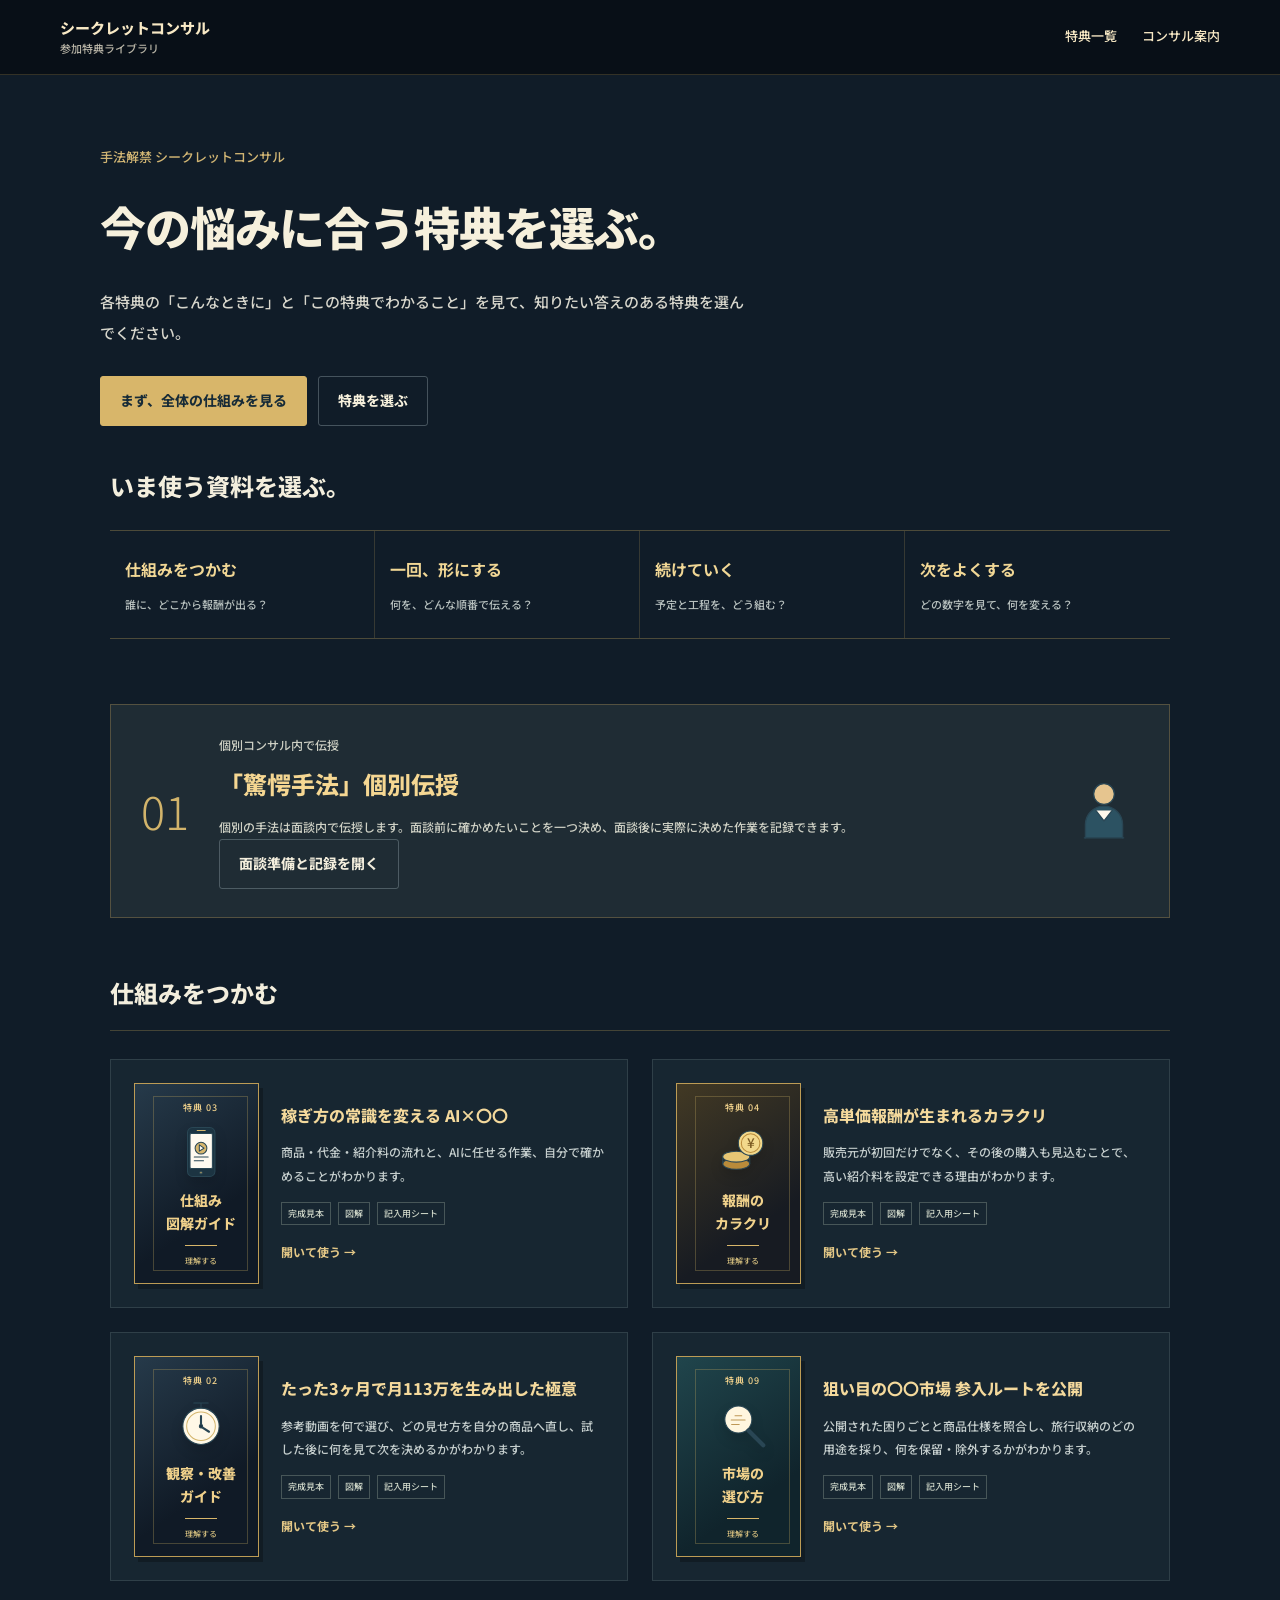
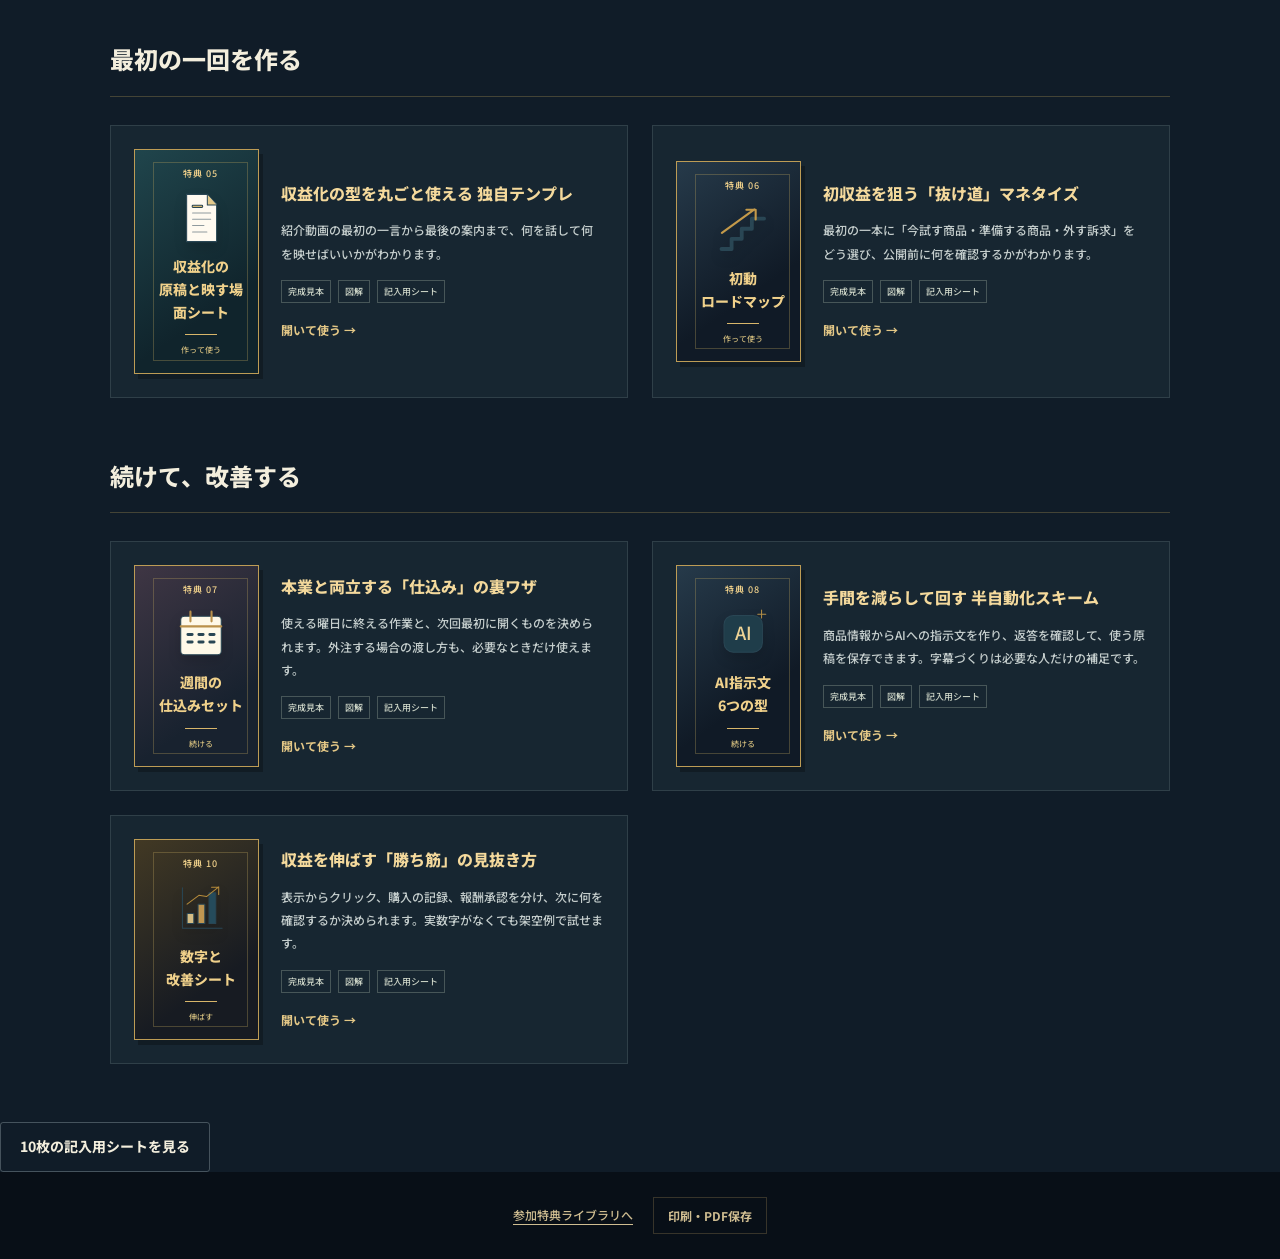
==== index.html @ b3ec5f1c "Publish reviewed standalone consultation bonus materials" ====
<!doctype html><html lang="ja"><head><meta charset="utf-8"><meta name="viewport" content="width=device-width,initial-scale=1"><title>シークレットコンサル｜参加特典</title><meta http-equiv="refresh" content="0;url=bonuses.html?v=essence-v49"><link rel="stylesheet" href="bonus.css?v=237c0a702c"></head><body><main class="bonus-shell"><h1>シークレットコンサル 参加特典</h1><p>今の悩みに合う特典を選び、例を見ながら試せます。</p><a class="button" href="bonuses.html?v=essence-v49">参加特典を開く</a></main></body></html>
---- bonus.css ----
@font-face{font-family:"Bonus Sans";src:url("assets/fonts/BonusSans-v22.woff2") format("woff2");font-style:normal;font-weight:100 900;font-display:swap}
:root{--ink:#203a47;--navy:#101c28;--deep:#080f17;--gold:#d8b66a;--bright:#f2d792;--paper:#fcfaf4;--soft:#f0e9d9;--line:#d9d2c1;--muted:#5c707a;--blue:#dfe9ed;--green:#286b5b}
*{box-sizing:border-box}html{scroll-behavior:smooth;scroll-padding-top:92px}body{margin:0;background:var(--paper);color:var(--ink);font:500 16px/1.9 "Bonus Sans","Yu Gothic",Meiryo,sans-serif}button,input,textarea,select,svg text{font-family:inherit}a{color:inherit}a,button{-webkit-tap-highlight-color:transparent}button{cursor:pointer}button,input,textarea{font-size:inherit}button{font-weight:700}button:focus-visible,a:focus-visible,input:focus-visible,textarea:focus-visible{outline:3px solid #40819a;outline-offset:4px}img,svg{max-width:100%}h1,h2,h3,h4,p,figure{margin:0}h1,h2,h3,h4{line-height:1.6}h1{font-size:43px;letter-spacing:-.025em;line-height:1.6;font-weight:850}h2{font-size:27px;line-height:1.65;font-weight:800}h3{font-size:19px;font-weight:800}h4{font-size:17px}button:disabled{opacity:.5;cursor:default}[hidden]{display:none!important}.object{display:block;width:84px;height:84px;flex:none}.bonus-nav{position:sticky;top:0;z-index:15;display:flex;justify-content:space-between;align-items:center;gap:15px;background:var(--deep);color:#f8e9c5;padding:16px max(24px,calc((100vw - 1160px)/2));border-bottom:1px solid #b5965640}.bonus-brand{font-size:15px;font-weight:800;text-decoration:none;line-height:1.6}.bonus-brand span{display:block;color:#b9b5a7;font-size:11px;font-weight:500}.bonus-nav nav{display:flex;gap:25px;font-size:13px;white-space:nowrap}.bonus-nav nav a{text-decoration:none}.bonus-nav nav a:hover{color:#fff}.primary,.secondary,.quiet{display:inline-flex;justify-content:center;align-items:center;min-height:46px;padding:12px 19px;border:1px solid var(--gold);text-decoration:none;font-weight:750;font-size:14px;line-height:1.7;border-radius:3px}.primary{background:var(--gold);color:#172b37}.secondary{background:transparent;color:inherit;border-color:#8899a070}.quiet{background:transparent;border-color:transparent;color:var(--muted);text-decoration:underline;font-size:12px;padding-inline:10px}.primary:hover{background:#e5c780}.secondary:hover{background:#93a9ad18}.text-link{font-weight:750;color:#295e72;text-underline-offset:5px}.hero-buttons{display:flex;flex-wrap:wrap;gap:11px;margin-top:27px}.bonus-hero{background:radial-gradient(ellipse at 85% 15%,#44351a 0,transparent 54%),var(--navy);color:#f5f0e4;border-bottom:4px solid var(--gold)}.bonus-hero-inner{display:grid;grid-template-columns:minmax(0,1fr) 220px;gap:75px;max-width:1140px;padding:58px 32px 65px;margin:auto;align-items:center}.volume-label{color:var(--bright);font-size:14px;font-weight:700;margin-bottom:18px}.bonus-lead{color:#e1ddcf;line-height:2;font-size:16px;max-width:36em;margin-top:23px}.bonus-hero .secondary{border-color:#d7bf855c;color:#e7d8b4}.bonus-cover{position:relative;display:flex;flex-direction:column;justify-content:center;align-items:center;background:linear-gradient(145deg,#263a4a,#101a26 65%);color:#f0d18b;border:1px solid #bd9c55;padding:25px 22px 24px 30px;text-align:center;aspect-ratio:3/4;box-shadow:8px 10px 0 #03080d55,inset 7px 0 0 #5b4c2f,inset 10px 0 0 #0c1620;overflow:hidden}.bonus-cover:after{content:"";position:absolute;inset:12px 10px 12px 18px;border:1px solid #bfa65c50;pointer-events:none}.bonus-cover>span{font-size:12px;display:block;letter-spacing:.1em;margin-bottom:14px}.bonus-cover .object{width:100px;height:100px;margin:0 auto 15px;filter:drop-shadow(0 6px 6px #0002)}.bonus-cover>strong{font-size:21px;line-height:1.65;font-weight:800}.cover-rule{width:32px;height:1px;background:var(--gold);margin:17px 0 11px}.bonus-cover small{font-size:11px;color:#c9b579}.cover-04,.cover-10{background:linear-gradient(145deg,#423924,#171b22 70%)}.cover-05,.cover-09{background:linear-gradient(145deg,#20454c,#10242c 70%)}.cover-07{background:linear-gradient(145deg,#3f3644,#18222f 70%)}.gain-strip{max-width:1100px;margin:0 auto;display:flex;gap:15px;align-items:center;padding:22px 30px;border-bottom:1px solid var(--line)}.gain-strip .object{width:39px;height:39px}.gain-strip p{font-size:15px;font-weight:700}.bonus-layout{max-width:1140px;margin:0 auto;display:grid;grid-template-columns:220px minmax(0,1fr);gap:45px;padding:45px 32px 65px}.bonus-aside{align-self:start;position:sticky;top:107px;font-size:12px}.bonus-aside nav{border-top:2px solid var(--ink);padding-top:15px}.bonus-aside nav>strong{font-size:14px;display:block;margin-bottom:15px}.bonus-aside nav>a{display:flex;gap:9px;text-decoration:none;padding:9px 0;border-bottom:1px solid var(--line);line-height:1.8}.bonus-aside nav>a:hover{color:#a77a2e}.bonus-aside nav>a>span{color:#a28245;flex:none;font-size:11px}.download-link{display:block;text-underline-offset:5px;font-size:12px;margin-top:22px}.bonus-layout article{min-width:0}.lesson{padding-bottom:42px;margin-bottom:42px;border-bottom:1px solid var(--line)}.lesson-heading{display:flex;gap:17px;align-items:flex-start;margin-bottom:25px}.lesson-heading>span{display:block;color:#a68443;border-top:2px solid #b59451;font-size:25px;font-weight:400;padding-top:3px;line-height:1.5;flex:none}.lesson-heading h2{font-size:24px}.lesson-heading p{font-size:14px;line-height:1.95;margin-top:10px;color:var(--muted)}.lesson-figure{position:relative;border:1px solid #d7ccb2;background:#f1ead9;padding:28px;margin:0 0 23px;overflow:hidden}.lesson-explain{font-size:15px;line-height:2.05}.lesson-action{display:flex;flex-direction:column;gap:4px;border-left:3px solid #b49450;padding:10px 16px;margin-top:19px;background:#eee9dc}.lesson-action>span{color:#806832;font-size:11px;font-weight:700}.lesson-action strong{font-size:14px;line-height:1.9}.visual-flow{display:flex;align-items:center;justify-content:center;gap:8px}.actor{text-align:center;flex:1;min-width:0}.actor .object{margin:0 auto 14px}.actor strong{display:block;font-size:16px}.actor>span{display:block;font-size:12px;line-height:1.8;margin-top:7px}.flow-arrow{flex:0 0 34px;position:relative;align-self:center;margin-top:-26px}.flow-arrow small{position:absolute;bottom:12px;font-size:10px;left:50%;transform:translateX(-50%);white-space:nowrap}.flow-arrow i{height:2px;background:#b49450;display:block;position:relative;width:100%}.flow-arrow i:after{content:"";position:absolute;right:0;top:-4px;width:9px;height:9px;border-top:2px solid #b49450;border-right:2px solid #b49450;transform:rotate(45deg)}.translate,.compass,.showcase{display:grid;grid-template-columns:repeat(3,minmax(0,1fr));gap:19px;text-align:center}.translate .object,.compass .object,.showcase .object{margin:0 auto 14px}.translate span,.compass span,.showcase span{display:block;font-size:12px}.translate strong,.compass strong,.showcase strong{display:block;font-size:15px;line-height:1.9}.translate i{display:block;color:#9c7c41;font-style:normal;margin:8px}.compass{grid-template-columns:repeat(2,minmax(0,1fr));gap:25px}.compass span{color:#87703e;font-weight:700}.showcase strong{margin-bottom:6px}.branch{display:grid;gap:12px}.branch a{display:grid;grid-template-columns:minmax(0,1fr) 1fr;gap:6px 20px;align-items:center;text-decoration:none;background:#fcfaf3;padding:13px 17px;border:1px solid #d3c5a4}.branch a>div{display:flex;align-items:center;gap:12px;grid-row:1/3}.branch .object{width:45px;height:45px}.branch span{font-size:13px}.branch strong{font-size:15px}.branch small{color:#876c37;font-size:11px}.handoff{display:grid;grid-template-columns:1fr 30px 1fr;gap:15px;align-items:center;text-align:center}.handoff .object{margin:0 auto 12px}.handoff h4{margin-bottom:12px}.handoff p{font-size:13px;border-bottom:1px solid #d1c5a8;padding:8px 0}.handoff-arrow{font-size:25px;color:#a5813b}.diagram-end{border-top:1px solid #c8ba98;text-align:center;margin-top:20px;padding-top:15px;font-size:13px;font-weight:700}.money-top{display:flex;align-items:center;justify-content:center;gap:15px}.money-top>.actor{max-width:180px}.money-top>.flow-arrow{flex-basis:80px}.commission-path{position:relative;width:75%;margin:20px 0 0 auto;padding-left:10%;text-align:center;border-left:1px dashed #b18a42}.commission-path>span{display:block;font-size:12px}.commission-path .object{width:45px;height:45px;margin:auto}.commission-path i{font-style:normal;color:#ac8538;display:block;line-height:1.5}.commission-path b{font-size:15px}.money-bottom{margin-top:8px}.money-bottom .object{width:70px;height:70px}.money-bottom .actor>span{font-size:12px}.ledger{max-width:450px;margin:auto}.ledger-start{text-align:center;display:flex;align-items:center;justify-content:center;gap:12px;padding-bottom:20px}.ledger-start .object{width:50px;height:50px}.ledger-start>span{font-size:12px}.ledger-start b{font-size:29px}.ledger b span{font-size:14px}.ledger-row,.ledger-total{display:flex;justify-content:space-between;align-items:center;gap:16px;padding:13px 0;border-top:1px solid #d1c4a7}.ledger-row>span,.ledger-total>span{font-size:12px}.ledger-row>b{font-size:22px;white-space:nowrap}.ledger-total>b{font-size:32px;white-space:nowrap}.ledger-total{border-top:2px solid #a78847;margin-top:10px}.confirmed{color:#205d50}.brush-sequence{display:grid;grid-template-columns:repeat(3,minmax(0,1fr));gap:20px;text-align:center}.brush-state .object{width:110px;height:110px;margin:0 auto 12px}.brush-state>span{display:block;font-size:10px;color:#968046}.brush-state b{display:block;font-size:15px;margin:6px 0}.brush-state small{display:block;font-size:12px}.stairway{display:flex;flex-direction:column;gap:9px}.stair{display:grid;grid-template-columns:27px 1fr auto;align-items:center;gap:12px;padding:11px 14px;border:1px solid #c2ae7c;background:#fffaf0;margin-left:calc(var(--step)*12px)}.stair>b{color:#a3813d;font-size:20px}.stair>span{font-size:15px;font-weight:700}.stair>small{font-size:10px;color:#806a3d}.calendar-title{display:flex;align-items:center;gap:15px;padding-bottom:19px;border-bottom:2px solid #ad8c48}.calendar-title .object{width:50px;height:50px}.calendar-title>b{font-size:17px}.calendar-title>span{font-size:12px;margin-left:auto}.calendar-title strong{font-size:22px}.calendar-row{display:grid;grid-template-columns:25px 44px 42px 1fr;gap:12px;align-items:center;padding:17px 0;border-bottom:1px solid #cfc1a4}.calendar-row>b{font-size:18px}.calendar-row>span{font-size:23px;font-weight:700}.calendar-row small{font-size:10px;margin-left:3px}.calendar-row>strong{font-size:14px}.calendar-row p{font-size:12px}.figure-note{font-size:11px;color:#6f725f;margin-top:15px;line-height:1.9}.pipeline{display:grid;grid-template-columns:1fr 110px 1fr;gap:15px;align-items:center;text-align:center}.pipeline-stage>.object{margin:13px auto}.pipeline-stage>span{font-size:11px}.pipeline-stage p{font-size:12px;margin-top:8px}.lock-gate .object{width:48px;height:48px;margin:0 auto 10px}.lock-gate b{font-size:12px;display:block}.market-zoom{padding:0}.zoom-wide{border:1px solid #b09864;padding:18px;background:#faf3e3}.zoom-wide>span,.zoom-middle>span{display:block;font-size:11px}.zoom-wide>b,.zoom-middle>b{display:block;font-size:21px}.zoom-middle{border:1px solid #b59b5d;background:#e8dfc4;padding:16px;margin:15px 0 0 28px}.zoom-close{display:flex;gap:18px;align-items:center;background:#1d3d4b;color:#f9f0d6;padding:18px;margin-top:15px}.zoom-close .object{width:80px;height:80px}.zoom-close span{font-size:10px;display:block;color:#e5c989}.zoom-close strong{font-size:20px}.zoom-close p{font-size:11px;margin-top:8px}.ratio-pair{display:grid;grid-template-columns:1fr 1fr;gap:20px;text-align:center}.ratio-sheet{padding:18px;background:#fffaf0;border:1px solid #d1c19c}.ratio-sheet>span{font-size:12px}.ratio-sheet>b{display:block;font-size:27px;margin:5px 0}.ratio-sheet b small{display:block;font-size:10px;font-weight:500}.ratio-sheet>p{font-size:13px}.ratio-sheet>strong{font-size:30px;color:#7e602a;display:block;margin-top:14px}.ratio-sheet strong small{font-size:15px}.dots{display:grid;grid-template-columns:repeat(10,1fr);gap:4px;max-width:150px;margin:17px auto 0}.dots i{display:block;aspect-ratio:1;background:#dce0da;border-radius:50%}.dots .filled{background:#225f6d}.ratio-answer{display:grid;grid-template-columns:1fr 1fr;gap:5px 20px;font-size:12px;text-align:center;margin-top:18px}.ratio-answer b{grid-column:1}.ratio-answer span{grid-column:2}.compare-visual{display:grid;grid-template-columns:1fr 1fr;gap:20px;text-align:center}.compare-visual>div{padding:18px 15px;border:1px solid #d1c2a0;background:#fdf9ed}.compare-visual>div+div{background:#e2ebe6;border-color:#9db7aa}.compare-visual>div>span{display:block;font-size:12px;font-weight:700;color:#5a665c}.compare-visual .object{margin:15px auto}.compare-visual p{font-size:14px;line-height:1.95;text-align:left}.paper-example{background:#fcfaf3;padding:22px 25px;box-shadow:3px 4px 0 #c4b88f55}.paper-head{display:flex;gap:13px;align-items:center;border-bottom:2px solid #b9a16b;padding-bottom:16px}.paper-head .object{width:40px;height:40px}.paper-head b{font-size:17px}.paper-example dl{margin:0;padding:13px 0;border-bottom:1px solid #d6ceb9}.paper-example dl:last-child{border-bottom:0;padding-bottom:0}.paper-example dt{font-size:11px;color:#887347;font-weight:700}.paper-example dd{margin:5px 0 0;font-size:14px;line-height:1.9}.storyboard{display:grid;grid-template-columns:repeat(4,minmax(0,1fr));gap:12px}.story-frame{background:#fffaf0;text-align:center;padding:14px 9px;border-bottom:3px solid #b89a58}.story-frame>span{font-size:11px;line-height:1.8;display:block;min-height:38px}.story-frame .object{width:74px;height:74px;margin:12px auto}.story-frame>p{font-size:12px;line-height:1.9}.persona-zoom{text-align:center}.persona-zoom>div{padding:15px;background:#fff9eb}.persona-zoom>div>span{display:block;font-size:11px;color:#8a7240}.persona-zoom>div>strong{display:block;font-size:21px}.persona-zoom>div>p{font-size:13px}.persona-zoom .object{display:inline-block;vertical-align:middle;width:65px;height:65px;margin:10px 7px 0}.persona-zoom i{display:block;font-size:23px;font-style:normal;line-height:1.8;color:#a2813c}.zoom-answer{font-size:14px;font-weight:700}.sorting{display:grid;grid-template-columns:1fr 1fr;gap:18px}.sorting>div{background:#e0e9df;padding:19px}.sorting>div+div{background:#e4e3dd;color:#6a706c}.sorting h4{font-size:15px;margin-bottom:14px}.sorting p{font-size:13px;padding:9px 0;border-top:1px solid #bac8b555}.check-paper>div{display:flex;gap:15px;align-items:center;padding:13px 0;border-bottom:1px solid #cbbc98}.check-paper>div:last-child{border-bottom:0}.check-paper span{color:#2d7762;font-size:22px}.check-paper p{font-size:14px}.package-materials{display:flex;gap:20px;text-align:center;justify-content:center}.package-materials>div{flex:1;min-width:0}.package-materials .object{margin:0 auto 13px}.package-materials strong{display:block;font-size:15px}.package-materials span{font-size:11px;display:block;margin-top:7px}.prompt-map{display:grid;grid-template-columns:1fr 1fr;gap:10px}.prompt-map>a{display:flex;gap:12px;align-items:center;padding:14px;background:#fffaf0;text-decoration:none;border:1px solid #d3c49e}.prompt-map>a>b{font-size:26px;color:#b18d40;font-weight:400}.prompt-map strong{font-size:14px;display:block}.prompt-map span{font-size:10px;display:block}.subtitle-screen{max-width:230px;min-height:175px;background:#193d4d;margin:auto;padding:20px;text-align:center;box-shadow:8px 8px 0 #c6bb9d}.subtitle-screen .object{margin:0 auto 12px;width:90px;height:90px}.subtitle-screen strong{color:#fff4d7;font-size:14px}.subtitle-tracks{max-width:420px;margin:30px auto 0}.subtitle-tracks>div{display:flex;gap:15px;padding:12px;border-bottom:1px solid #baa77a;font-size:12px;align-items:center}.subtitle-tracks>div>span{display:block;background:#e5dbc0;padding:8px;flex:1}.subtitle-tracks>p{font-size:12px;text-align:center;margin-top:15px}.wave{letter-spacing:.05em;color:#3d6670}.search-ladder{display:grid;gap:12px}.search-ladder>div{display:grid;grid-template-columns:43px 90px 1fr;align-items:center;gap:10px;background:#fffaf0;padding:15px}.search-ladder .object{width:40px;height:40px}.search-ladder span{font-size:11px}.search-ladder strong{font-size:13px}.funnel{display:flex;flex-direction:column;gap:10px;align-items:center}.funnel>div{display:grid;grid-template-columns:23px 1fr;gap:0 13px;width:calc(100% - var(--n)*28px);padding:13px 20px;background:#fcf8e9;border:1px solid #bfa46c}.funnel>div>span{grid-row:1/3;color:#a07b35;font-size:22px}.funnel>div>strong{font-size:15px}.funnel>div>p{font-size:11px}.comparison-rules{display:grid;grid-template-columns:1fr 1fr;gap:23px;text-align:center}.comparison-rules .object{margin:0 auto 10px;width:55px;height:55px}.comparison-rules strong{display:block;font-size:15px}.comparison-rules span{display:block;font-size:11px;margin-top:5px}.balance{display:flex;gap:12px;align-items:center;text-align:center;flex-wrap:wrap;justify-content:center}.balance>div{flex:1;min-width:110px}.balance span{display:block;font-size:11px}.balance strong{display:block;font-size:24px;white-space:nowrap}.balance strong small{font-size:11px}.balance>b{color:#b29251;font-size:20px}
.worked-example{background:var(--navy);color:#f3eddf;padding:30px;margin-bottom:42px;border-top:3px solid var(--gold)}.worked-example header{margin-bottom:24px}.worked-example header>span,.practice header>span{font-size:11px;color:#cfb879;font-weight:700}.worked-example h2,.practice h2{font-size:24px;margin-top:8px}.example-note{font-size:12px;line-height:1.9;color:#d6cdb5;margin-top:20px}.case-observations>div{border-top:1px solid #be9b5044;padding:18px 0}.case-observations h3{color:var(--bright);font-size:17px}.case-observations p{font-size:13px;margin:8px 0}.case-observations strong{font-size:14px;color:#f4d99c}.worked-lines>div{display:grid;grid-template-columns:90px 1fr;gap:18px;border-top:1px solid #bfa15b44;padding:18px 0}.worked-lines b{color:#ecd392;font-size:13px}.worked-lines p{font-size:14px;line-height:1.9}.worked-lines.deliverables>div{grid-template-columns:60px 1fr}.worked-lines.hypothesis>div{grid-template-columns:120px 1fr}.post-screens{display:grid;grid-template-columns:repeat(3,minmax(0,1fr));gap:15px}.post-screens>div{border:1px solid #7b8e95;padding:8px;background:#e6eceb;color:#203b49}.post-picture{aspect-ratio:1;background:#d1dfe1;display:grid;place-items:center}.post-picture .object{width:80px;height:80px}.post-screens>div>span{display:block;font-size:10px;color:#637880;margin:10px 4px 6px}.post-screens>div>strong{font-size:12px;line-height:1.9;display:block;margin:0 4px 6px}.request-paper{white-space:normal;background:#f4efde;color:#243f4b;padding:25px;font-size:14px;line-height:2.2;border-left:4px solid var(--gold)}.prompt-compare{display:grid;gap:16px}.prompt-compare>div{padding:18px;background:#192b38;border:1px solid #63818c44}.prompt-compare>div+div{border-color:#b69b59;background:#333226}.prompt-compare h3{font-size:14px;color:#e6d098;margin-bottom:10px}.prompt-compare p{font-size:14px;line-height:2}.reward-calculator{background:#fcfaf0;color:var(--ink);padding:22px}.calc-inputs{display:grid;grid-template-columns:1fr 1fr;gap:15px}.calc-results{margin-top:20px;border-top:2px solid #b19860}.calc-results>div{display:flex;justify-content:space-between;gap:15px;padding:13px 0;border-bottom:1px solid #d3c7aa}.calc-results span{font-size:12px}.calc-results strong{font-size:23px;white-space:nowrap}.calc-results>div:last-child{color:#296553}.practice{border:1px solid #b9c6c9;background:#edf2f1;margin-bottom:42px;padding:30px}.practice header>span{color:#657e79}.practice header>p{font-size:13px;margin-top:15px;color:var(--muted)}.practice form{margin-top:25px}.form-toolbar{display:flex;gap:10px;align-items:center;flex-wrap:wrap;margin-bottom:22px}.field{display:block;min-width:0;margin:0 0 19px}.field>span{display:block;font-size:13px;font-weight:750;line-height:1.8;margin-bottom:8px}.field input,.field textarea{display:block;width:100%;max-width:100%;background:#fffefa;color:var(--ink);border:1px solid #b9c6c8;border-radius:3px;padding:11px 12px;line-height:1.8;font-size:15px;font-weight:450}.field textarea{resize:vertical;min-height:95px}.field small{display:block;font-size:11px;color:#657a80;margin-top:7px;line-height:1.85}.form-subtitle{font-size:17px;border-top:1px solid #bdc9c9;margin:25px 0;padding-top:22px}.tool-status{font-size:12px;color:#5e7279;line-height:1.9;margin-top:15px;min-height:1.9em}.tool-status.error{color:#9b3e39;font-weight:700}.output-panel{border-top:2px solid #a5b6b7;margin-top:25px;padding-top:24px}.output-panel h3{font-size:17px;margin-bottom:13px}.output-panel textarea{display:block;width:100%;padding:17px;background:#fffefa;border:1px solid #bac9c9;font-size:14px;line-height:1.9;color:#213e4c;resize:vertical;min-height:260px}.output-actions{display:flex;gap:10px;flex-wrap:wrap;margin-top:15px}.route-progress{display:flex;align-items:center;gap:20px;padding-bottom:20px;border-bottom:1px solid #bfcac7;margin-bottom:20px}.route-progress>div{flex:none}.route-progress span{font-size:30px;font-weight:750}.route-progress p{font-size:11px}.route-progress progress{width:100%;accent-color:#3f7969;height:12px}.route-checks{display:grid;gap:9px;margin-bottom:20px}.route-checks>label{display:flex;gap:13px;padding:14px;background:#fffefa;border:1px solid #c7d1cb;cursor:pointer}.route-checks input{width:19px;height:19px;flex:none;accent-color:#276c59;margin-top:5px}.route-checks span{font-size:12px;display:block;line-height:1.9}.route-checks b{display:block;font-size:15px}.week-editor>div{display:grid;grid-template-columns:23px 80px minmax(0,1fr);gap:13px;align-items:center;padding:13px 0;border-top:1px solid #c2cecd}.week-editor .field{margin:0}.week-editor .field>span{font-size:10px}.week-editor input{padding:8px 10px}.week-editor>div>strong{font-size:18px;padding-top:21px}.week-total{font-size:15px;text-align:right;margin:17px 0 24px}.week-total strong{font-size:22px}.prompt-picker{display:grid;grid-template-columns:repeat(3,minmax(0,1fr));gap:8px;margin:22px 0}.prompt-picker button{display:flex;gap:7px;align-items:center;justify-content:center;font-size:12px;padding:12px 8px;background:#f9fcf8;border:1px solid #bbc9c6;color:#365563;border-radius:2px}.prompt-picker button[aria-pressed=true]{background:#1a3c4d;color:#f7dfad;border-color:#183646}.prompt-picker b{font-size:13px;font-weight:500}.candidate,.metrics-editor>fieldset{border:1px solid #b9c8c6;margin:0 0 23px;padding:20px 18px 0;min-width:0}.candidate legend,.metrics-editor legend{font-size:17px;font-weight:750;padding:0 8px}.metrics-editor{display:grid;grid-template-columns:1fr 1fr;gap:15px}.metrics-editor .field input{font-variant-numeric:tabular-nums}.metrics-live:not(:empty){padding:17px;background:#dce8e1;margin-bottom:25px}.metrics-live p{font-size:13px}.metrics-live strong{font-size:18px}.knowledge-check{margin-top:25px}.knowledge-check fieldset{margin:0 0 22px;padding:18px;border:1px solid #b2c5c1;min-width:0}.knowledge-check legend{font-size:15px;font-weight:750;padding:0 7px}.knowledge-check button{display:block;width:100%;text-align:left;background:#fffefa;color:var(--ink);border:1px solid #b4c7c5;padding:13px 15px;line-height:1.9;font-size:14px;margin-bottom:10px}.knowledge-check button.is-correct{background:#d6e9dd;border-color:#569575}.knowledge-check button.is-incorrect{background:#f2e2d8;border-color:#b88c70}.quiz-feedback{font-size:13px;line-height:1.95}.quiz-feedback:not(:empty){margin-top:15px}.lesson-finish{padding:18px 0 5px}.lesson-finish h2{font-size:25px}.lesson-finish>p{margin-top:17px;font-size:15px}.next-guide{display:flex;justify-content:space-between;gap:15px;border-top:1px solid var(--line);padding-top:19px;margin-top:25px;font-size:14px}.bonus-footer{background:var(--deep);color:#cfbd91;display:flex;gap:20px;justify-content:center;align-items:center;padding:25px;font-size:12px}.bonus-footer a{text-underline-offset:4px}.bonus-footer button{background:none;color:inherit;font-size:12px;border:1px solid #a18a564d;padding:9px 14px}
.library-opening{display:grid;grid-template-columns:1fr 400px;gap:50px;align-items:center;max-width:1200px;margin:auto;padding:70px 40px 80px;color:#f6f0dc}.library-opening>div>p:first-child{font-size:13px;color:#d2b674;margin-bottom:21px}.library-opening h1{font-size:46px}.library-lead{font-size:15px;color:#d7d6cc;line-height:2.1;margin-top:22px}.bonus-page:has(.library-opening){background:var(--navy);color:#f3eedd}.library-books{display:flex;align-items:center;gap:0;padding:15px}.library-books .bonus-cover{flex:none;width:155px;margin-left:-26px;box-shadow:9px 8px 22px #0006;transform:rotate(5deg)}.library-books .bonus-cover:first-child{transform:rotate(-8deg);margin:10px -6px 0 0;z-index:1}.library-books .bonus-cover:nth-child(2){z-index:3;width:174px;margin-top:40px;transform:rotate(0)}.library-books .bonus-cover .object{width:67px;height:67px}.library-books .bonus-cover strong{font-size:16px}.library-books .bonus-cover span{font-size:10px;margin-bottom:12px}.library-books .bonus-cover small{font-size:9px}.library-books .cover-rule{margin:12px 0 9px}.learning-route{max-width:1120px;margin:0 auto 65px;padding:0 30px}.learning-route h2{font-size:24px;margin-bottom:25px}.learning-route>div{display:grid;grid-template-columns:repeat(4,minmax(0,1fr));border-top:1px solid #a68e5466;border-bottom:1px solid #a68e5466}.learning-route a{padding:23px 15px;text-decoration:none;border-right:1px solid #a68e5440}.learning-route a:last-child{border:0}.learning-route b{font-size:16px;color:#f1d795;display:block}.learning-route span{display:block;font-size:11px;color:#b7c0be;margin-top:9px}.live-bonus{display:flex;align-items:center;gap:30px;max-width:1060px;margin:0 auto 55px;padding:28px 30px;border:1px solid #bc9b5855;background:#1f2c34}.live-bonus>span{font-size:45px;line-height:1;color:#d2b46b;font-weight:300}.live-bonus>div{flex:1}.live-bonus p{font-size:12px;color:#ced0c4;line-height:2}.live-bonus h2{font-size:24px;color:#f5d792;margin:7px 0 12px}.live-bonus .object{width:70px;height:70px}.bonus-collection{max-width:1120px;margin:auto;padding:0 30px}.bonus-collection>section{margin-bottom:58px}.bonus-collection>section>h2{font-size:24px;border-bottom:1px solid #b79b5450;padding-bottom:17px;margin-bottom:28px}.guide-grid{display:grid;grid-template-columns:1fr 1fr;gap:24px}.guide-card{display:flex;gap:22px;text-decoration:none;padding:23px;background:#172631;border:1px solid #7b8f913d;align-items:center;transition:border-color .15s}.guide-card:hover{border-color:#d6b267}.guide-card>.bonus-cover{flex:none;width:125px;padding:15px 12px 15px 20px;box-shadow:4px 5px 0 #0004}.guide-card .bonus-cover .object{width:54px;height:54px;margin-bottom:10px}.guide-card .bonus-cover>span{font-size:9px;margin-bottom:9px}.guide-card .bonus-cover strong{font-size:14px}.guide-card .bonus-cover small{font-size:8px}.guide-card .cover-rule{margin:10px 0 7px}.guide-card-copy{flex:1;min-width:0}.guide-card h3{font-size:16px;color:#f4d99c}.guide-card p{font-size:12px;color:#c5cecd;line-height:1.95;margin-top:12px}.guide-card-copy>strong{display:block;font-size:12px;color:#e3c786;margin-top:16px}.guide-features{display:flex;gap:7px;flex-wrap:wrap;margin-top:15px}.guide-features span{font-size:9px;padding:2px 6px;border:1px solid #8e9e9566;color:#cdd5c7}.library-case{text-align:center;padding:25px 25px 65px;margin:0 auto;max-width:800px}.library-case .object{display:inline-block;width:80px;height:80px;margin:0 12px}.library-case h2{font-size:25px;margin:20px 0 18px}.library-case p{font-size:14px;color:#c5cdca;margin-bottom:20px}.library-case .text-link{color:#edd18b}
@media(max-width:1050px){.library-opening{grid-template-columns:1fr 300px;gap:25px;padding-inline:30px}.library-opening h1{font-size:38px}.library-books{transform:scale(.85);transform-origin:center right}.guide-card{gap:16px;padding:20px}.guide-card>.bonus-cover{width:100px}.guide-card .bonus-cover strong{font-size:12px}.guide-card .bonus-cover .object{width:47px;height:47px}.bonus-layout{grid-template-columns:185px minmax(0,1fr);gap:30px;padding-inline:25px}.bonus-hero-inner{gap:40px}.lesson-figure{padding:22px}.calendar-row{gap:9px}.live-bonus{margin-inline:30px}}
@media(max-width:800px){.bonus-layout{display:block;max-width:760px}.bonus-aside{position:static;margin-bottom:35px}.bonus-aside nav{display:none}.bonus-aside .download-link{margin-top:0;text-align:right}.bonus-hero-inner{grid-template-columns:1fr 165px;gap:28px;padding:40px 25px 45px}h1{font-size:33px}.bonus-lead{font-size:14px}.bonus-hero .bonus-cover{padding:20px 16px 22px 25px}.bonus-hero .bonus-cover strong{font-size:17px}.bonus-hero .bonus-cover .object{width:72px;height:72px}.library-opening{grid-template-columns:1fr;padding:45px 30px 40px}.library-opening>div:first-child{max-width:600px;margin:auto;text-align:center}.library-opening .hero-buttons{justify-content:center}.library-books{transform:none;justify-content:center;max-width:430px;margin:auto;padding-top:8px}.learning-route>div{grid-template-columns:1fr 1fr}.learning-route a:nth-child(2){border-right:0}.learning-route a:nth-child(-n+2){border-bottom:1px solid #a68e5440}.guide-grid{grid-template-columns:1fr}.guide-card{gap:25px;padding:25px}.guide-card>.bonus-cover{width:128px}.guide-card .bonus-cover strong{font-size:15px}.guide-card .bonus-cover .object{width:60px;height:60px}.guide-card h3{font-size:20px}.guide-card p{font-size:14px}.guide-features span{font-size:10px}.guide-card-copy>strong{font-size:14px}}
@media(max-width:560px){html{scroll-padding-top:84px}.bonus-nav{padding:13px 17px;gap:10px}.bonus-brand{font-size:12px}.bonus-brand span{font-size:10px}.bonus-nav nav{font-size:11px;gap:16px}.bonus-hero-inner{display:block;padding:33px 22px 37px}.bonus-hero-inner>div:first-child{max-width:32em}.bonus-hero h1{font-size:30px;line-height:1.7}.bonus-hero .bonus-cover{display:none}.volume-label{font-size:12px;margin-bottom:15px}.bonus-lead{font-size:14px;line-height:2}.hero-buttons{gap:9px;margin-top:23px}.primary,.secondary{font-size:13px;padding:11px 14px}.gain-strip{padding:20px 22px;align-items:flex-start;gap:12px}.gain-strip p{font-size:13px}.gain-strip .object{width:32px;height:32px}.bonus-layout{padding:25px 19px 45px}.bonus-aside{margin-bottom:28px}.bonus-aside .download-link{font-size:11px}.lesson{padding-bottom:30px;margin-bottom:32px}.lesson-heading{gap:13px;margin-bottom:20px}.lesson-heading>span{font-size:21px}.lesson-heading h2{font-size:21px}.lesson-heading p{font-size:13px;margin-top:10px}.lesson-figure{padding:19px 14px;margin-bottom:19px}.lesson-explain{font-size:14px;line-height:2.05}.lesson-action{padding:10px 12px;margin-top:17px}.lesson-action strong{font-size:13px}.lesson-action span{font-size:10px}.object{width:62px;height:62px}.actor .object{margin-bottom:11px}.actor strong{font-size:13px}.actor>span{font-size:10px;margin-top:7px}.visual-flow{gap:5px}.flow-arrow{flex-basis:21px;margin-top:-27px}.flow-arrow small{font-size:9px}.translate{grid-template-columns:1fr;gap:15px}.translate>div{display:grid;grid-template-columns:54px 1fr;gap:4px 13px;text-align:left;border-bottom:1px solid #cfc19f;padding-bottom:15px}.translate>div:last-child{border:0;padding:0}.translate .object{grid-row:1/4;width:54px;height:54px;margin:auto}.translate i{display:none}.translate strong{font-size:14px}.translate span{font-size:11px}.compass{gap:20px 16px}.compass .object{width:55px;height:55px;margin-bottom:9px}.compass strong{font-size:13px}.showcase{gap:11px}.showcase .object{width:56px;height:56px}.showcase strong{font-size:12px}.showcase span{font-size:10px}.branch a{padding:12px;gap:4px 13px}.branch a>div{gap:8px}.branch .object{width:34px;height:34px}.branch span{font-size:11px}.branch strong{font-size:13px}.branch small{font-size:10px}.handoff{gap:10px;grid-template-columns:1fr 20px 1fr}.handoff h4{font-size:15px}.handoff p{font-size:11px}.handoff-arrow{font-size:20px}.diagram-end{font-size:12px;line-height:1.9}.money-top{gap:12px}.money-top>.flow-arrow{flex-basis:58px}.money-top .actor .object{width:65px;height:65px}.commission-path{padding-left:5%;width:80%}.commission-path>span{font-size:10px}.ledger-start{gap:9px;flex-wrap:wrap;padding-bottom:15px}.ledger-start .object{width:40px;height:40px}.ledger-start b{font-size:25px}.ledger-row>b{font-size:21px}.ledger-total>b{font-size:28px}.ledger-total>span{font-size:11px;max-width:8em}.brush-sequence{gap:10px}.brush-state .object{width:80px;height:80px}.brush-state b{font-size:12px}.brush-state small{font-size:10px}.stair{padding:10px;grid-template-columns:20px 1fr auto;gap:8px;margin-left:calc(var(--step)*6px)}.stair>span{font-size:13px}.stair>small{font-size:9px}.stair>b{font-size:17px}.calendar-title{gap:9px;flex-wrap:wrap}.calendar-title .object{width:35px;height:35px}.calendar-title>b{font-size:14px}.calendar-title>span{font-size:10px}.calendar-title strong{font-size:18px}.calendar-row{grid-template-columns:20px 40px 1fr;gap:7px 12px;padding:13px 0}.calendar-row p{grid-column:3;font-size:11px}.calendar-row>strong{font-size:13px}.calendar-row>span{grid-row:1/3;grid-column:2;font-size:22px}.calendar-row>b{grid-row:1/3;grid-column:1}.pipeline{grid-template-columns:1fr;gap:17px}.pipeline-stage{display:grid;grid-template-columns:65px 1fr;gap:0 15px;text-align:left;align-items:center}.pipeline-stage .object{grid-column:1;grid-row:1/4;width:60px;height:60px;margin:0}.pipeline-stage>span,.pipeline-stage>h4,.pipeline-stage>p{grid-column:2}.pipeline-stage h4{font-size:16px}.pipeline-stage>p{font-size:11px;margin-top:5px}.lock-gate{display:flex;gap:10px;align-items:center;justify-content:center;padding:8px;border-block:1px solid #c9b990}.lock-gate .object{width:26px;height:26px;margin:0}.lock-gate b{font-size:12px}.zoom-wide{padding:13px}.zoom-middle{padding:12px;margin-left:15px}.zoom-close{padding:13px;gap:10px;flex-wrap:wrap}.zoom-close .object{width:56px;height:56px}.zoom-close strong{font-size:18px}.zoom-close p{font-size:11px}.ratio-pair{gap:11px}.ratio-sheet{padding:14px 10px}.ratio-sheet>b{font-size:24px}.ratio-sheet>strong{font-size:27px}.dots{gap:3px;max-width:110px}.ratio-sheet>p{font-size:12px}.ratio-answer{gap:7px 10px;font-size:11px}.compare-visual{gap:13px;grid-template-columns:1fr}.compare-visual>div{display:grid;grid-template-columns:55px 1fr;gap:0 14px;text-align:left;padding:15px}.compare-visual .object{grid-row:1/3;width:55px;height:55px;margin:auto}.compare-visual>div>span,.compare-visual>div>p{grid-column:2}.compare-visual p{font-size:13px;margin-top:9px}.paper-example{padding:18px 16px}.paper-head{gap:10px}.paper-head b{font-size:15px}.paper-head .object{width:34px;height:34px}.paper-example dd{font-size:13px}.storyboard{grid-template-columns:1fr 1fr;gap:12px}.story-frame>span{min-height:0;font-size:11px}.story-frame .object{width:68px;height:68px;margin:10px auto}.story-frame>p{font-size:11px}.persona-zoom>div>strong{font-size:18px}.persona-zoom>div>p{font-size:12px}.zoom-answer{font-size:13px}.sorting{grid-template-columns:1fr;gap:14px}.sorting>div{padding:17px}.sorting p{font-size:12px}.check-paper>div{gap:10px}.check-paper p{font-size:12px}.package-materials{gap:12px}.package-materials .object{width:55px;height:55px}.package-materials strong{font-size:13px}.package-materials span{font-size:10px}.prompt-map{gap:9px}.prompt-map>a{padding:11px 9px;gap:8px}.prompt-map>a>b{font-size:21px}.prompt-map strong{font-size:12px}.prompt-map span{font-size:10px}.search-ladder>div{grid-template-columns:32px 1fr;padding:12px;gap:3px 10px}.search-ladder .object{grid-row:1/3;width:31px;height:31px}.search-ladder strong{grid-column:2;font-size:12px}.search-ladder span{font-size:10px}.funnel>div{padding:12px 14px;width:calc(100% - var(--n)*13px)}.funnel>div>strong{font-size:13px}.funnel>div>p{font-size:10px}.comparison-rules{gap:18px}.comparison-rules strong{font-size:13px}.comparison-rules span{font-size:11px}.balance{display:grid;grid-template-columns:1fr 20px 1fr;gap:15px 7px}.balance>div{min-width:0}.balance>div:last-child{grid-column:1/-1;padding-top:14px;border-top:1px solid #b9a36f}.balance>b:nth-of-type(2){display:none}.balance strong{font-size:24px}.worked-example{padding:25px 18px;margin-bottom:32px}.worked-example h2,.practice h2{font-size:22px}.worked-example header{margin-bottom:20px}.case-observations h3{font-size:16px}.case-observations p{font-size:12px}.case-observations strong{font-size:13px}.worked-lines>div,.worked-lines.hypothesis>div{display:block;padding:15px 0}.worked-lines b{font-size:12px;display:block;margin-bottom:8px}.worked-lines p{font-size:13px}.worked-lines.deliverables>div{display:grid;grid-template-columns:48px 1fr;gap:12px}.worked-lines.deliverables b{margin:0}.example-note{font-size:11px}.post-screens{grid-template-columns:1fr;gap:13px}.post-screens>div{display:grid;grid-template-columns:80px 1fr;gap:0 14px;align-items:center;padding:10px}.post-picture{grid-row:1/3}.post-picture .object{width:65px;height:65px}.post-screens>div>span{margin:0;font-size:10px}.post-screens>div>strong{margin:0;font-size:13px}.request-paper{padding:19px 17px;font-size:13px;line-height:2.1}.prompt-compare>div{padding:15px}.prompt-compare p{font-size:13px}.reward-calculator{padding:17px 14px}.calc-inputs{gap:12px}.calc-inputs .field>span{font-size:11px}.calc-inputs .field{margin-bottom:4px}.calc-inputs input{font-size:15px;padding:10px}.calc-results strong{font-size:21px}.calc-results span{font-size:11px}.practice{padding:25px 17px;margin-bottom:32px}.practice header>p{font-size:12px}.practice .field>span{font-size:12px}.field input,.field textarea{font-size:15px;padding:10px 11px}.field{margin-bottom:17px}.form-toolbar{gap:6px}.form-toolbar .secondary{font-size:12px}.quiet{font-size:11px;padding-inline:8px}.route-progress{gap:13px}.route-progress span{font-size:25px}.route-checks>label{padding:12px;gap:10px}.route-checks b{font-size:14px}.route-checks span{font-size:11px}.week-editor>div{grid-template-columns:19px 64px minmax(0,1fr);gap:8px}.week-editor input{padding:8px;font-size:14px}.week-editor .field>span{font-size:10px}.week-total{font-size:13px}.week-total strong{font-size:20px}.prompt-picker{grid-template-columns:1fr 1fr;gap:7px}.prompt-picker button{font-size:12px;padding:11px 8px}.candidate,.metrics-editor>fieldset{padding:16px 12px 0}.metrics-editor{gap:10px}.metrics-editor .field>span{font-size:10px}.metrics-editor .field input{font-size:14px;padding:10px 7px}.metrics-editor legend{font-size:15px}.metrics-live p{font-size:12px}.metrics-live strong{font-size:17px}.output-panel textarea{padding:13px;font-size:13px}.knowledge-check fieldset{padding:15px 12px}.knowledge-check legend{font-size:14px}.knowledge-check button{font-size:13px;padding:12px}.quiz-feedback{font-size:12px}.lesson-finish h2{font-size:22px}.lesson-finish>p{font-size:14px}.next-guide{font-size:12px}.bonus-footer{padding:20px 15px;gap:15px;font-size:11px}.bonus-footer button{font-size:11px}.library-opening{padding:36px 22px 37px}.library-opening h1{font-size:33px}.library-opening>div>p:first-child{font-size:11px}.library-lead{font-size:13px;margin-top:20px}.library-books{max-width:330px;padding:0 15px}.library-books .bonus-cover{width:110px;margin-left:-14px;padding:17px 12px 17px 20px}.library-books .bonus-cover:nth-child(2){width:125px;margin-top:30px}.library-books .bonus-cover .object{width:50px;height:50px;margin-bottom:8px}.library-books .bonus-cover>span{font-size:8px;margin-bottom:9px}.library-books .bonus-cover strong{font-size:12px}.library-books .bonus-cover small{font-size:8px}.library-books .cover-rule{margin:8px 0}.learning-route{padding:0 22px;margin-bottom:32px}.learning-route h2{font-size:22px;margin-bottom:20px}.learning-route a{padding:18px 10px}.learning-route b{font-size:14px}.learning-route span{font-size:10px;margin-top:7px}.live-bonus{margin:0 22px 38px;padding:23px 18px;gap:15px;align-items:flex-start}.live-bonus>span{font-size:32px}.live-bonus h2{font-size:20px}.live-bonus p{font-size:11px}.live-bonus .object{display:none}.bonus-collection{padding:0 22px}.bonus-collection>section{margin-bottom:36px}.bonus-collection>section>h2{font-size:21px;padding-bottom:14px;margin-bottom:21px}.guide-grid{gap:16px}.guide-card{padding:18px 15px;gap:17px;align-items:flex-start}.guide-card>.bonus-cover{width:95px;padding:15px 11px 15px 18px}.guide-card .bonus-cover:after{inset:9px 7px 9px 14px}.guide-card .bonus-cover .object{width:45px;height:45px;margin-bottom:8px}.guide-card .bonus-cover strong{font-size:11px}.guide-card .bonus-cover>span{font-size:8px;margin-bottom:7px}.guide-card .bonus-cover small{font-size:7px}.guide-card .cover-rule{margin:8px 0 6px}.guide-card h3{font-size:15px;line-height:1.8}.guide-card p{font-size:12px;margin-top:10px}.guide-card-copy>strong{font-size:12px;margin-top:12px}.guide-features{gap:5px;margin-top:12px}.guide-features span{font-size:8px;padding:1px 4px}.library-case{padding:15px 22px 45px}.library-case .object{width:60px;height:60px;margin:0 8px}.library-case h2{font-size:22px}.library-case p{font-size:13px}.library-case br{display:none}}
@media(max-width:359px){.bonus-hero h1{font-size:27px}.bonus-layout{padding-inline:15px}.lesson-heading h2{font-size:19px}.lesson-heading{gap:10px}.lesson-figure{padding:17px 12px}.actor .object{width:52px;height:52px}.actor strong{font-size:12px}.actor>span{font-size:10px}.flow-arrow{flex-basis:17px}.flow-arrow small{font-size:8px}.lesson-explain{font-size:13px}.lesson-action strong{font-size:12px}.brush-state .object{width:65px;height:65px}.brush-state b{font-size:11px}.worked-example,.practice{padding-inline:15px}.worked-example h2,.practice h2{font-size:20px}.metrics-editor{grid-template-columns:1fr}.metrics-editor .field>span{font-size:12px}.library-opening h1{font-size:29px}.library-books{padding-inline:4px}.library-books .bonus-cover{width:100px}.library-books .bonus-cover:nth-child(2){width:115px}.guide-card{gap:12px;padding:16px 12px}.guide-card>.bonus-cover{width:80px;padding-inline:15px 9px}.guide-card .bonus-cover .object{width:36px;height:36px}.guide-card .bonus-cover strong{font-size:10px}.guide-card h3{font-size:14px}.guide-card p{font-size:11px}.guide-features{gap:4px}.guide-features span{font-size:8px;padding-inline:3px}.learning-route{padding-inline:18px}.bonus-collection{padding-inline:18px}.live-bonus{margin-inline:18px}.reward-calculator .calc-inputs{grid-template-columns:1fr}.balance strong{font-size:21px}}
@media(prefers-reduced-motion:reduce){html{scroll-behavior:auto}*{transition:none!important}}
.bonus-cover{aspect-ratio:auto}.bonus-cover>*{flex-shrink:0}h1,h2,h3,h4{text-wrap:balance}
.money-network{--arrow-space:70px;display:grid;grid-template-columns:minmax(0,1fr) var(--arrow-space) minmax(0,1fr);grid-template-rows:auto 110px auto;max-width:520px;margin:auto}
.condition-ticket{display:grid;grid-template-columns:1fr 1fr;gap:13px}.condition-ticket>div{position:relative;padding:20px 18px;background:#fffaf0;border:1px dashed #bca56e}.condition-ticket>div>span{position:absolute;right:13px;top:11px;font-size:11px;color:#a78a46}.condition-ticket strong{font-size:17px;display:block;margin-bottom:8px}.condition-ticket p{font-size:12px;line-height:1.9}.condition-ticket>div:nth-child(-n+2){border-style:solid;background:#e4ece5}
@media(max-width:560px){.condition-ticket{gap:11px}.condition-ticket>div{padding:18px 13px 15px}.condition-ticket strong{font-size:14px}.condition-ticket p{font-size:11px}}
@media(max-width:359px){.condition-ticket{grid-template-columns:1fr}.condition-ticket strong{font-size:15px}.condition-ticket p{font-size:12px}}
.price-split{display:grid;grid-template-columns:1fr 30px 1fr;gap:13px;align-items:center;text-align:center}.price-split .object{margin:0 auto 12px}.price-split span{font-size:11px;display:block}.price-split strong{display:block;font-size:21px}.price-split p{font-size:12px;margin-top:7px}.price-split>b{font-size:27px;color:#a88540}.unit-reward-example{border-top:1px solid #c1ad7c;margin-top:24px;padding-top:20px}.unit-reward-example>span{display:block;font-size:12px;font-weight:700;margin-bottom:12px}.unit-reward-example>div{display:flex;align-items:center;justify-content:space-between;gap:15px;padding:11px 0;border-bottom:1px solid #d2c5a6}.unit-reward-example p{font-size:13px}.unit-reward-example strong{font-size:25px;white-space:nowrap;color:#765b24}.unit-reward-example small{display:block;font-size:10px;color:#687266;margin-top:13px;line-height:1.9}
@media(max-width:560px){.price-split{gap:8px;grid-template-columns:1fr 23px 1fr}.price-split span{font-size:9px}.price-split strong{font-size:18px}.price-split p{font-size:10px}.price-split .object{width:60px;height:60px}.unit-reward-example>div{gap:10px}.unit-reward-example p{font-size:11px}.unit-reward-example strong{font-size:23px}}
.network-buyer{grid-area:1/1}.network-seller{grid-area:1/3}.network-price{grid-area:1/2;text-align:center;align-self:center;margin-top:-35px;color:#9f7c38}.network-price span{display:block;font-size:11px;color:#52676c}.network-price i{display:block;font-size:35px;font-style:normal;line-height:1.4}.network-commission{grid-area:2/3;text-align:center;align-self:center;padding:15px 0}.network-commission span{display:block;font-size:10px}.network-commission strong{display:block;font-size:15px;margin-top:5px;color:#9c7733}.network-commission i{font-size:27px;font-style:normal;display:block;line-height:1.3;color:#a2813c}.network-referrer{grid-area:3/3}.network-referral{position:relative;grid-area:2/1/4/3;border-left:2px dashed #af985d;border-bottom:2px dashed #af985d;margin:18px 0 81px calc((100% - var(--arrow-space))/2)}.network-referral:before{content:"";position:absolute;top:0;left:-6px;width:9px;height:9px;border-top:2px solid #af985d;border-left:2px solid #af985d;transform:rotate(45deg)}.network-referral span{display:block;position:absolute;bottom:14px;left:14px;right:10px;font-size:12px;line-height:1.9;color:#67715b}
@media(max-width:560px){.money-network{--arrow-space:43px;grid-template-rows:auto 95px auto}.network-price span{font-size:9px}.network-price i{font-size:27px}.network-commission span{font-size:9px}.network-commission strong{font-size:13px}.network-referral{margin-top:10px;margin-bottom:70px}.network-referral span{left:11px;bottom:10px;font-size:10px}.money-network .actor .object{width:63px;height:63px}.money-network .actor strong{font-size:12px}.money-network .actor>span{font-size:10px}}
@media(max-width:359px){.bonus-hero h1{font-size:26px}}
@media(max-width:800px){.library-opening{grid-template-columns:minmax(0,1fr)}.library-opening>div{min-width:0}.library-books{width:100%}}
@media(max-width:359px){.library-books{max-width:245px;padding:0}.library-books .bonus-cover{width:90px;margin-left:-17px}.library-books .bonus-cover:nth-child(2){width:105px}}
@media print{body{background:#fff;font-size:10pt;color:#182f39}.bonus-nav,.bonus-aside,.bonus-footer,.hero-buttons,.form-toolbar,.output-actions,.primary,.secondary,.quiet,.next-guide{display:none!important}.bonus-hero{background:#fff;color:#182f39;border-bottom:2px solid #b99b54}.bonus-hero-inner{display:block;padding:10mm 0}.bonus-hero .bonus-cover{display:none}.bonus-hero h1{font-size:25pt}.bonus-lead{color:#364e58}.bonus-layout{display:block;padding:8mm 0;max-width:none}.gain-strip{padding:4mm 0}.lesson{break-inside:avoid;margin-bottom:7mm;padding-bottom:7mm}.lesson-figure{print-color-adjust:exact}.worked-example{print-color-adjust:exact}.lesson-heading h2{font-size:17pt}.lesson-explain{font-size:10pt}.practice{break-before:page}.field textarea{height:auto;min-height:20mm}.bonus-cover{print-color-adjust:exact}.library-opening{color:#182f39}.library-opening h1{font-size:28pt}.library-books{display:none}.learning-route,.live-bonus,.bonus-collection,.library-case{color:#182f39}.guide-card{break-inside:avoid;print-color-adjust:exact}.bonus-page:has(.library-opening){background:#fff}}

/* 実物の見本を主役にする。承認済みの紺・金と既存本文は継続。 */
@page{size:A4;margin:14mm}
.finished-artifact{margin:0 0 56px;padding-bottom:38px;border-bottom:2px solid var(--gold)}
.finished-artifact>header>p:first-child{font-size:12px;color:#80672f;font-weight:750;margin-bottom:12px}
.finished-artifact h2{font-size:29px;line-height:1.65}.finished-artifact>header>p:last-child{font-size:15px;line-height:2;margin-top:14px;color:var(--muted)}
.artifact-stage{margin-top:25px;background:#fffdf6;border:1px solid #d2c6a9;padding:26px;box-shadow:0 5px 0 #e7e1d2}
.artifact-rows{margin:0}.artifact-rows>div{display:grid;grid-template-columns:96px minmax(0,1fr);gap:15px;padding:14px 0;border-bottom:1px solid #ddd5c2}.artifact-rows>div:last-child{border:0}.artifact-rows dt{font-weight:750;font-size:12px;color:#43666a}.artifact-rows dd{margin:0;font-size:13px;line-height:1.95;overflow-wrap:anywhere}
.artifact-conclusion{padding-top:21px;margin-top:22px;border-top:1px solid #c8b989;font-size:14px;font-weight:650;line-height:2}.done-line{padding:19px 0 0;font-size:13px;line-height:1.9}.done-line b{display:block;color:#24656b;font-size:12px;margin-bottom:5px}.artifact-actions{display:flex;gap:10px;flex-wrap:wrap;margin-top:20px}
.session-ticket{display:grid;grid-template-columns:180px minmax(0,1fr);gap:28px;align-items:center}.session-time{text-align:center;border-right:1px dashed #b8a66f;padding-right:25px}.session-time>span{font-size:12px}.session-time>strong{display:block;font-size:73px;font-weight:750;color:#24656b;line-height:1.4}.session-time small{font-size:20px}.session-time>b{font-size:14px;display:block;line-height:1.9}
.role-map{display:grid;grid-template-columns:repeat(3,minmax(0,1fr));gap:25px;text-align:center}.role-map .object{margin:0 auto 15px}.role-map strong{display:block;font-size:17px}.role-map p{font-size:12px;margin-top:9px}
.offer-heading{font-size:14px;color:#8b773f;border-bottom:2px solid #b9a165;padding-bottom:20px}.offer-heading>span{font-size:10px;margin-left:10px}.offer-heading strong{display:block;font-size:32px;color:var(--ink);margin-top:8px}
.production-story{display:grid;grid-template-columns:repeat(2,minmax(0,1fr));gap:27px 22px}.story-image{background:#e8eeea;aspect-ratio:16/10;display:flex;align-items:center;justify-content:center;position:relative;border-bottom:3px solid #7da29b}.story-image .object{width:108px;height:108px}.story-image>span{position:absolute;top:10px;left:12px;color:#365e62;font-size:13px;font-weight:750}.production-story>div>b{display:block;margin-top:12px;font-size:16px}.production-story>div>p{font-size:14px;line-height:1.9;margin:7px 0}.production-story small{display:block;font-size:11px;color:#6b755f;border-top:1px solid #ded8c7;padding-top:9px}
.completion-files>div{display:grid;grid-template-columns:29px minmax(0,1fr) auto;gap:13px;align-items:center;padding:18px 0;border-bottom:1px solid #ddd5c2}.completion-files>div:last-child{border:0}.completion-files>div>span{font-size:23px;color:#a78b46}.completion-files b{font-size:16px}.completion-files p{font-size:12px;margin-top:5px}.completion-files a{font-size:11px;min-height:38px;display:flex;align-items:center;text-underline-offset:4px;color:#24656b}
.prep-week>div{display:grid;grid-template-columns:32px 65px minmax(0,1fr);gap:13px;align-items:center;padding:19px 0;border-bottom:1px solid #d8d1bd}.prep-week>div>b{font-size:19px}.prep-week>div>span{font-size:23px;color:#24656b;font-weight:750}.prep-week strong{font-size:16px}.prep-week p{font-size:12px;margin-top:5px}
.output-catalog{display:grid;gap:12px}.output-catalog details{border:1px solid #d0c6ab;background:#fff}.output-catalog summary{cursor:pointer;padding:16px 19px;line-height:1.8}.output-catalog summary>span{font-size:11px;color:#436b6b;display:inline-block;margin:0 12px 6px 0}.output-catalog summary strong{font-size:15px}.output-catalog details>div{border-top:1px solid #d0c6ab;padding:20px}.output-catalog pre{margin:0 0 20px;font-family:inherit;white-space:pre-wrap;font-size:13px;line-height:2;overflow-wrap:anywhere}.output-catalog small{display:block;margin-bottom:15px;font-size:11px;color:var(--muted)}
.research-observation{display:grid;grid-template-columns:180px minmax(0,1fr);gap:27px;align-items:center}.observation-post{background:#193c42;color:#fff5d9;padding:25px 17px;aspect-ratio:9/14;display:flex;flex-direction:column;align-items:center;justify-content:center;text-align:center}.observation-post .object{width:110px;height:110px}.observation-post>span{font-size:10px;margin:14px 0 8px;color:#b9cbc3}.observation-post>strong{font-size:18px;line-height:1.9}.observation-post>div{font-size:10px;border-top:1px solid #b3bfa455;margin-top:20px;padding-top:12px}
.funnel-example{display:grid;grid-template-columns:1.1fr 1fr;gap:25px}.funnel-table>div{display:grid;grid-template-columns:1.1fr 1fr 1fr;gap:10px;padding:13px 0;border-bottom:1px solid #d8d0b8;align-items:center}.funnel-table>div:first-child{padding-top:0;font-size:10px;color:#526b67}.funnel-table>div>span{font-size:12px}.funnel-table strong{font-size:16px;text-align:right;font-variant-numeric:tabular-nums}.funnel-table>div:first-child>b:not(:first-child){text-align:right}.funnel-table>div:nth-child(4){background:#e5ede6}.reading-note{border-left:2px solid #b8a36e;padding-left:23px}.reading-note>span{font-size:11px;color:#43666a}.reading-note h3{font-size:23px;line-height:1.7;margin-top:12px}.reading-note p{font-size:12px;line-height:2;margin-top:12px}.reading-note>b{font-size:11px;color:#43666a;display:block;margin-top:20px}
.library-opening .library-books{display:none}.library-opening{grid-template-columns:1fr!important;max-width:1160px;margin:auto;padding-bottom:40px!important}.library-opening h1{max-width:none}.library-opening .library-lead{max-width:43em}.library-preview{max-width:1100px;margin:0 auto 60px;padding:0 32px}.preview-heading{display:flex;justify-content:space-between;gap:25px;align-items:baseline;margin-bottom:25px}.preview-heading>a{font-size:13px;color:#ead394}.preview-grid{display:grid;grid-template-columns:repeat(3,minmax(0,1fr));gap:24px}.preview-card{display:block;text-decoration:none;background:#fcfaf2;color:var(--ink);padding:23px 20px;border-top:4px solid #b9a36d}.preview-card>p{font-size:11px;color:#58706a}.preview-card h3{font-size:20px;margin:8px 0 17px}.preview-card>span{font-size:12px;display:block;line-height:1.9;margin-top:18px}.mini-strip{display:grid;grid-template-columns:1fr 1fr;gap:8px}.mini-strip>div{background:#e5ece4;padding:10px 8px;text-align:center}.mini-strip .object{width:55px;height:55px;margin:auto}.mini-strip b{font-size:10px;display:block;margin-top:5px}.mini-output{background:#e9eee8;border-left:3px solid #527a75;padding:13px;font-size:12px;line-height:2}.mini-numbers>div{display:flex;justify-content:space-between;gap:10px;font-size:12px;padding:9px 0;border-bottom:1px solid #d4d6c6}.mini-numbers strong{font-size:18px;color:#24656b}.library-preview h2{font-size:27px}
.form-guide{padding:15px 17px;border-left:3px solid #819f91;background:#eef3eb;margin:0 0 23px;font-size:13px;line-height:1.9}.form-guide b{display:block;font-size:12px;color:#43666a;margin-bottom:4px}.form-result-review{padding:18px;background:#e8eee7;margin-top:20px;font-size:13px}.form-result-review ul{padding-left:1.4em;margin:8px 0 0}.form-result-review p{margin-top:8px}.route-next{padding:16px;border-left:3px solid #b69c53;background:#f6f1df;margin:15px 0 22px}.route-next strong{display:block;font-size:15px}.route-next p{font-size:12px;margin-top:7px}.route-next a{font-size:12px;margin-top:9px;display:inline-block;color:#24656b}.candidate-status{border-top:1px solid #c4cdbf;padding:18px 0}.candidate-status>legend{font-size:13px;padding-right:10px}.candidate-status label{display:grid;grid-template-columns:1fr 100px;gap:13px;align-items:center;margin-bottom:12px;font-size:12px}.candidate-status select{padding:9px 6px;border:1px solid #b7bca9;background:#fff;color:var(--ink);border-radius:0;min-width:0}.funnel-live{margin:20px 0;padding:21px 17px;background:#f0eddf;border:1px solid #c9be9e}.funnel-live>h3{font-size:17px;margin-bottom:14px}.funnel-live .funnel-row{display:grid;grid-template-columns:1.15fr 1fr 1fr;gap:9px;padding:9px 0;border-bottom:1px solid #cfc9b4;font-size:12px}.funnel-live .funnel-row strong{text-align:right;font-variant-numeric:tabular-nums}.funnel-live>p{font-size:12px;margin-top:13px;line-height:1.9}.funnel-live .error{color:#8b413b}
.workbook-opening{max-width:1000px;margin:auto;padding:45px 30px 30px}.workbook-opening h1{font-size:35px}.workbook-opening p{font-size:14px;margin:17px 0}.workbook-nav{display:flex;gap:9px;flex-wrap:wrap}.workbook-nav a{font-size:12px;border:1px solid #b8bda9;padding:7px 11px;text-decoration:none}.work-sheet{max-width:1000px;margin:0 auto 40px;background:#fffef9;padding:38px 45px;border:1px solid #d8d0bc}.work-sheet>header{border-bottom:2px solid #a88b44;padding-bottom:18px;margin-bottom:22px}.work-sheet>header>span{font-size:12px;color:#876d33}.work-sheet h2{font-size:27px;margin-top:7px}.work-sheet>header>p{font-size:13px;margin-top:9px}.writing-row{display:grid;grid-template-columns:180px 1fr;gap:20px;padding:16px 0;border-bottom:1px solid #ded9c8;min-height:86px}.writing-row>b{font-size:14px}.writing-row>b small{display:block;font-size:10px;color:#6d7b71;font-weight:500;margin-top:6px}.writing-lines{background:repeating-linear-gradient(to bottom,transparent 0,transparent 27px,#d6d9cd 28px,transparent 29px);min-height:58px}.sheet-checks{margin-top:20px;font-size:12px}.sheet-checks p{margin:8px 0}.sheet-foot{display:flex;justify-content:space-between;gap:15px;font-size:11px;margin-top:23px;color:#5d706a}
@media(max-width:1000px){.preview-grid{grid-template-columns:1fr}.preview-card{display:grid;grid-template-columns:1fr 1fr;gap:0 22px}.preview-card>p,.preview-card>h3,.preview-card>span{grid-column:1}.preview-card>.mini-strip,.preview-card>.mini-output,.preview-card>.mini-numbers{grid-column:2;grid-row:1/4;align-self:center}.session-ticket{grid-template-columns:140px 1fr;gap:20px}.session-time{padding-right:17px}.artifact-rows>div{grid-template-columns:78px 1fr;gap:12px}.research-observation,.funnel-example{grid-template-columns:1fr}.observation-post{aspect-ratio:auto;min-height:170px;display:grid;grid-template-columns:100px 1fr;gap:0 17px;text-align:left}.observation-post .object{grid-row:1/4;width:100px}.observation-post>span,.observation-post>strong,.observation-post>div{grid-column:2}.observation-post>div{margin-top:10px}.reading-note{border-left:0;border-top:1px solid #b8a36e;padding:18px 0 0}.reading-note h3{font-size:21px}.reading-note br{display:none}}
@media(max-width:560px){.finished-artifact{margin-bottom:35px;padding-bottom:27px}.finished-artifact h2{font-size:24px}.finished-artifact>header>p:last-child{font-size:13px}.artifact-stage{padding:20px 16px;margin-top:21px}.artifact-rows>div{grid-template-columns:70px minmax(0,1fr);gap:12px;padding:12px 0}.artifact-rows dt{font-size:11px}.artifact-rows dd{font-size:12px}.session-ticket{display:block}.session-time{display:grid;grid-template-columns:90px 1fr;border-right:0;border-bottom:1px dashed #b8a66f;padding:0 0 17px;text-align:left;gap:5px 16px}.session-time>span{grid-column:2;font-size:11px;align-self:end}.session-time>strong{grid-column:1;grid-row:1/3;font-size:55px;align-self:center}.session-time small{font-size:16px}.session-time>b{grid-column:2;font-size:13px}.role-map{gap:14px;grid-template-columns:1fr;text-align:left}.role-map>div{display:grid;grid-template-columns:58px 1fr;gap:0 15px;border-bottom:1px solid #d4d3bc;padding-bottom:15px}.role-map .object{grid-row:1/3;width:55px;height:55px;margin:0}.role-map strong{font-size:15px}.role-map p{font-size:12px;margin-top:5px}.artifact-conclusion{font-size:12px;margin-top:17px;padding-top:16px}.offer-heading strong{font-size:29px}.production-story{gap:22px 15px}.story-image .object{width:76px;height:76px}.story-image>span{font-size:10px;top:6px;left:7px}.production-story>div>b{font-size:13px;margin-top:9px}.production-story>div>p{font-size:12px}.production-story small{font-size:10px}.artifact-actions .primary,.artifact-actions .secondary{font-size:12px;padding:10px 12px}.completion-files>div{grid-template-columns:24px minmax(0,1fr);gap:10px}.completion-files a{grid-column:2;min-height:24px}.completion-files b{font-size:14px}.completion-files p{font-size:11px}.prep-week>div{grid-template-columns:23px 49px minmax(0,1fr);gap:10px;padding:15px 0}.prep-week>div>span{font-size:19px}.prep-week strong{font-size:13px}.prep-week p{font-size:11px}.output-catalog summary{padding:14px}.output-catalog summary strong{font-size:13px;display:block}.output-catalog details>div{padding:16px 13px}.output-catalog pre{font-size:12px;line-height:1.95}.output-catalog button{font-size:11px;padding:10px}.observation-post{grid-template-columns:70px minmax(0,1fr);gap:0 13px;padding:18px 13px}.observation-post .object{width:70px;height:90px}.observation-post>strong{font-size:15px}.funnel-table>div{gap:7px}.funnel-table strong{font-size:14px}.reading-note h3{font-size:20px}.reading-note p{font-size:12px}.library-preview{padding:0 22px;margin-bottom:38px}.preview-heading{display:block;margin-bottom:19px}.library-preview h2{font-size:22px}.preview-heading>a{display:inline-block;margin-top:10px;font-size:12px}.preview-card{padding:20px 16px;gap:0 17px;grid-template-columns:1fr 1.05fr}.preview-card h3{font-size:17px;margin:8px 0}.preview-card>p{font-size:10px}.preview-card>span{font-size:11px;margin-top:10px}.mini-strip{gap:6px}.mini-strip>div{padding:8px 5px}.mini-strip .object{width:43px;height:43px}.mini-strip b{font-size:9px}.mini-output{padding:10px;font-size:10px}.mini-numbers>div{font-size:10px;gap:8px;flex-wrap:wrap}.mini-numbers strong{font-size:16px}.form-guide{font-size:12px;padding:13px}.form-result-review{font-size:12px;padding:14px}.funnel-live{padding:17px 13px}.funnel-live .funnel-row{font-size:11px}.workbook-opening{padding:30px 20px}.workbook-opening h1{font-size:26px}.work-sheet{padding:26px 20px;margin:0 15px 25px}.work-sheet h2{font-size:23px}.writing-row{grid-template-columns:1fr;gap:8px}.writing-row>b{font-size:13px}.writing-row>b small{font-size:10px;display:inline;margin-left:9px}.writing-lines{min-height:80px}.sheet-foot{flex-direction:column;gap:7px}}
@media(max-width:359px){.finished-artifact h2{font-size:21px}.artifact-stage{padding:17px 13px}.production-story{grid-template-columns:1fr}.story-image{aspect-ratio:2.5}.story-image .object{width:75px;height:75px}.production-story>div>p{font-size:13px}.production-story small{font-size:11px}.preview-card{display:block}.preview-card>.mini-strip,.preview-card>.mini-output,.preview-card>.mini-numbers{margin-top:16px}.mini-strip{grid-template-columns:repeat(4,1fr)}.mini-strip .object{width:42px;height:42px}.funnel-table strong{font-size:12px}.funnel-table>div>span{font-size:11px}}
@media print{.finished-artifact{break-inside:avoid;print-color-adjust:exact}.artifact-stage{box-shadow:none}.artifact-actions,.preview-heading>a,.completion-files a,[data-select-prompt]{display:none!important}.library-preview{color:#18343e}.preview-grid{display:block}.preview-card{margin-bottom:8mm}.workbook-page .bonus-nav,.workbook-page .bonus-footer,.workbook-opening{display:none!important}.workbook-page{background:#fff}.workbook-page .work-sheet{width:auto;max-width:none;margin:0;padding:7mm 0;border:0;break-after:page;box-shadow:none}.workbook-page .work-sheet:last-child{break-after:auto}.workbook-page .work-sheet h2{font-size:21pt}.workbook-page .writing-row{display:grid;grid-template-columns:46mm 1fr;gap:6mm;padding:4mm 0;min-height:22mm;break-inside:avoid}.workbook-page .writing-row>b{font-size:10pt}.workbook-page .writing-row small{font-size:8pt;display:block;margin:2mm 0 0}.workbook-page .writing-lines{min-height:16mm}.workbook-page .sheet-foot{display:flex;flex-direction:row}.workbook-page .sheet-foot>a{display:none}.workbook-page .sheet-checks{font-size:9pt}.workbook-page .work-sheet>header{margin-bottom:4mm}.workbook-page .work-sheet>header>p{font-size:10pt}.workbook-page .work-sheet>header>span{font-size:9pt}}

/* BONUS_V32_START */
@font-face{font-family:"Bonus Sans";src:url("assets/fonts/BonusSans-v32.woff2") format("woff2");font-style:normal;font-weight:100 900;font-display:swap}
.official-bonus-title{color:#d9c79a;font-size:13px;font-weight:650;line-height:1.9;max-width:42em;margin-bottom:14px}.bonus-hero-inner{padding-top:42px;padding-bottom:46px;gap:44px}.bonus-hero h1{font-size:37px;line-height:1.65}.bonus-lead{font-size:15px;margin-top:19px}.bonus-cover{max-height:274px}.v32-flow{list-style:none;margin:0;padding:0;display:grid;gap:0}.v32-flow li{position:relative;display:grid;grid-template-columns:40px minmax(0,1fr);gap:17px;padding:0 0 24px}.v32-flow li:last-child{padding-bottom:0}.v32-flow li:not(:last-child):before{content:"";position:absolute;left:19px;top:36px;bottom:0;border-left:1px solid #b9aa88}.v32-flow li>span{position:relative;z-index:1;display:grid;place-items:center;border:1px solid #a98d53;width:40px;height:40px;background:#f5eedc;font-size:12px;color:#76551e;font-weight:800;line-height:1}.v32-flow b{font-size:16px;font-weight:800;line-height:1.8}.v32-flow p{font-size:14px;margin-top:5px;line-height:1.95}.v32-compare{display:grid;grid-template-columns:1fr 1fr;gap:18px;align-items:stretch}.v32-compare>div{padding:23px 22px;border:1px solid #c7c8c1;background:#f3f4ed}.v32-compare>div+div{background:#e4ece8;border-color:#adc1b6}.v32-compare span{display:block;font-size:15px;font-weight:800;padding-bottom:12px;border-bottom:2px solid #a98d53;margin-bottom:12px}.v32-compare p{font-size:14px;margin-top:11px;line-height:1.95}.v32-table-wrap{width:100%;min-width:0}.v32-table{border-collapse:collapse;width:100%;table-layout:fixed;font-size:13px;line-height:1.9}.v32-table th,.v32-table td{vertical-align:top;text-align:left;padding:16px 14px;border:1px solid #c6c5b7;overflow-wrap:anywhere;word-break:normal}.v32-table thead th{background:#263e47;color:#f8f3e5;font-size:12px}.v32-table tbody th{background:#ede7d7;width:24%;font-weight:800}.v32-table td{background:#fffdf7}.v32-lesson .lesson-figure{padding:27px 25px;background:#f3f1e7}.v32-lesson .lesson-explain{font-size:15px;line-height:2.1}.v32-lesson .lesson-action{font-size:13px}.v32-note{font-size:12px;line-height:2;color:#5c707a;margin:16px 0}.v32-extra-fields{padding:23px 0 10px;border-top:1px solid #d0cbbd;border-bottom:1px solid #d0cbbd;margin:22px 0 24px}.v32-extra-fields>h3{font-size:16px;margin-bottom:20px}.v32-extra-fields label:last-child{margin-bottom:0}.v32-extra-fields small{display:block;font-size:12px;font-weight:500;line-height:1.9;color:#60747b;margin-top:5px}.v32-extra-fields select{width:100%;border:1px solid #a7b0ac;border-radius:3px;padding:12px;background:#fff;color:inherit;font-size:14px}.v32-caption textarea{font-size:14px;line-height:1.9}.v32-caption .output-panel{margin-top:26px}.v32-caption .output-panel textarea{font-family:ui-monospace,"Bonus Sans",monospace}.v32-supplement{padding-top:12px}.v32-lesson{scroll-margin-top:90px}.bonus-page .lesson-figure:has(.v32-table-wrap){padding:20px 16px}
@media(max-width:760px){.bonus-hero-inner{gap:25px}.bonus-hero h1{font-size:31px}.v32-compare{gap:12px}.v32-compare>div{padding:19px 16px}.official-bonus-title{font-size:12px}.v32-table th,.v32-table td{padding:14px 11px}}
@media(max-width:560px){.bonus-hero-inner{padding:29px 22px 32px;grid-template-columns:minmax(0,1fr)}.bonus-hero .bonus-cover{display:none}.bonus-hero h1{font-size:28px}.bonus-hero .volume-label{font-size:12px;margin-bottom:12px}.official-bonus-title{font-size:12px;line-height:1.9;margin-bottom:12px}.bonus-lead{font-size:14px}.v32-compare{grid-template-columns:1fr;gap:15px}.v32-flow li{grid-template-columns:33px minmax(0,1fr);gap:12px;padding-bottom:24px}.v32-flow li>span{width:33px;height:33px;font-size:11px}.v32-flow li:not(:last-child):before{left:16px;top:32px}.v32-flow b{font-size:15px;line-height:1.9}.v32-flow p{font-size:13px;line-height:2}.v32-lesson .lesson-figure{padding:23px 18px}.v32-lesson .lesson-explain{font-size:14px}.v32-compare span{font-size:14px}.v32-compare p{font-size:13px}.v32-table{font-size:12px;line-height:1.95}.v32-table th,.v32-table td{padding:12px 9px}.v32-table thead th{font-size:11px}.v32-lesson .lesson-figure:has(.v32-table-wrap){background:none;padding:0}.v32-table tbody th{width:auto}.v32-caption .output-panel{padding:18px 12px}.v32-extra-fields{padding-top:20px}.v32-note{font-size:12px}}
@media(max-width:359px){.bonus-hero-inner{padding-inline:18px}.bonus-hero h1{font-size:25px}.v32-lesson .lesson-figure{padding:21px 15px}.v32-table{font-size:11px}.v32-table th,.v32-table td{padding:11px 7px}.v32-table thead th{font-size:10px}.v32-flow p{font-size:13px}.v32-table-wrap:has(th:nth-child(3)) .v32-table th,.v32-table-wrap:has(th:nth-child(3)) .v32-table td{padding:10px 6px}}
.v32-calc-inputs{display:grid;grid-template-columns:1fr 1fr;gap:18px;margin-top:23px}.v32-calc-inputs .field{margin:0}.v32-calc-results{margin:25px 0 0}.v32-calc-results>div{display:flex;justify-content:space-between;align-items:center;gap:18px;padding:17px 0;border-bottom:1px solid #bac7c5}.v32-calc-results dt{font-size:13px}.v32-calc-results dd{margin:0;font-size:24px;font-weight:800;white-space:nowrap}.v32-calc-results>div:last-child{border-bottom:3px solid #a98d53}
@media(max-width:560px){.v32-table[data-columns="3"] thead{display:none}.v32-table[data-columns="3"],.v32-table[data-columns="3"] tbody{display:block}.v32-table[data-columns="3"] tr{display:block;margin-bottom:17px;border:1px solid #c6c5b7}.v32-table[data-columns="3"] th[scope="row"]{display:block;border:0;border-bottom:1px solid #c6c5b7;padding:12px 14px;font-size:13px}.v32-table[data-columns="3"] td{display:grid;grid-template-columns:68px minmax(0,1fr);gap:12px;border:0;padding:12px 14px;font-size:13px;line-height:1.95}.v32-table[data-columns="3"] td+td{border-top:1px solid #e1dece}.v32-table[data-columns="3"] td:before{content:attr(data-label);font-weight:700;color:#617274;font-size:11px;line-height:2}.v32-calc-inputs{gap:15px}.v32-calc-results dd{font-size:22px}.v32-calc-results dt{font-size:12px}}
@media print{.v32-flow li{break-inside:avoid}.v32-compare>div{break-inside:avoid}.v32-caption button,.v32-caption .form-toolbar{display:none}.v32-caption textarea{min-height:130px}.official-bonus-title{color:#222}.v32-extra-fields{break-inside:avoid}.v32-table tr{break-inside:avoid}}
/* モバイルの可読性と操作領域。個別教材だけに適用し、色・内容・PC版は保つ。 */
@media screen and (max-width:600px){
 body.bonus-page[data-volume] article small{font-size:13px;line-height:1.9}
 body.bonus-page[data-volume] .bonus-hero .official-bonus-title{font-size:14px;line-height:1.9}
 body.bonus-page[data-volume] :is(.bonus-lead,.lesson-heading p,.lesson-explain,.v32-lesson .lesson-explain,.practice>header>p){font-size:16px;line-height:2}
 body.bonus-page[data-volume] :is(.artifact-stage,.lesson-figure,.worked-example,.practice) p{font-size:14px;line-height:2}
 body.bonus-page[data-volume] :is(.lesson-explain,.v32-lesson .lesson-explain,.practice>header>p){font-size:16px}
 body.bonus-page[data-volume] article h2{text-wrap:pretty}
 body.bonus-page[data-volume] :is(.finished-artifact>header>p:first-child,.lesson-action>span,.done-line>b,.example-note,.figure-note,.output-catalog small,.reading-note>span,.reading-note>b,.tool-status,.v32-note){font-size:13px;line-height:1.9}
 body.bonus-page[data-volume] :is(.lesson-action strong,.v32-lesson .lesson-action strong){font-size:15px;line-height:2}
 body.bonus-page[data-volume] .artifact-rows dt{font-size:13px}
 body.bonus-page[data-volume] .artifact-rows dd{font-size:14px}
 body.bonus-page[data-volume] :is(.actor strong,.role-map strong,.prep-week strong,.production-story>div>b){font-size:15px}
 body.bonus-page[data-volume] :is(.actor>span,.production-story small,.story-image>span,.calendar-row small,.ratio-answer b){font-size:13px;line-height:1.9}
 body.bonus-page[data-volume] .role-map p{font-size:14px}
 body.bonus-page[data-volume] .production-story{grid-template-columns:1fr}
 body.bonus-page[data-volume] .production-story>div>p{font-size:15px}
 body.bonus-page[data-volume] .production-story small{padding-top:10px}
 body.bonus-page[data-volume] .brush-sequence{display:grid;grid-template-columns:1fr;gap:20px}
 body.bonus-page[data-volume] .brush-state{display:grid;grid-template-columns:60px 20px minmax(0,1fr);gap:0 9px;align-items:center;text-align:left}
 body.bonus-page[data-volume] .brush-state .object{grid-column:1;grid-row:1/3;width:60px;height:60px;margin:0}
 body.bonus-page[data-volume] .brush-state>span{grid-column:2;grid-row:1/3;font-size:13px}
 body.bonus-page[data-volume] .brush-state b{grid-column:3;grid-row:1;font-size:14px;margin:0}
 body.bonus-page[data-volume] .brush-state small{grid-column:3;grid-row:2;font-size:13px;line-height:1.9}
 body.bonus-page[data-volume] :is(.visual-flow.transfer,.visual-flow.desk){display:grid;grid-template-columns:1fr;gap:15px}
 body.bonus-page[data-volume] :is(.visual-flow.transfer,.visual-flow.desk) .actor{display:grid;grid-template-columns:60px minmax(0,1fr);gap:0 14px;text-align:left;align-items:center}
 body.bonus-page[data-volume] :is(.visual-flow.transfer,.visual-flow.desk) .actor .object{grid-row:1/3;width:58px;height:58px;margin:0}
 body.bonus-page[data-volume] :is(.visual-flow.transfer,.visual-flow.desk) .actor>span{margin:0;font-size:14px}
 body.bonus-page[data-volume] :is(.visual-flow.transfer,.visual-flow.desk) .flow-arrow{width:24px;min-height:24px;justify-self:center;transform:rotate(90deg)}
 body.bonus-page[data-volume] .calendar-row{grid-template-columns:24px 53px minmax(0,1fr);gap:8px 10px}
 body.bonus-page[data-volume] .calendar-row>strong{font-size:15px}
 body.bonus-page[data-volume] .calendar-row p{font-size:14px}
 body.bonus-page[data-volume] .calendar-title{flex-wrap:wrap;gap:12px}
 body.bonus-page[data-volume] .calendar-title>span{font-size:13px}
 body.bonus-page[data-volume] .funnel>div>strong{font-size:15px}
 body.bonus-page[data-volume] .funnel>div>p{font-size:14px}
 body.bonus-page[data-volume] .funnel-table>div{grid-template-columns:1.1fr 1fr 1fr;gap:8px}
 body.bonus-page[data-volume] .funnel-table>div:first-child{font-size:13px}
 body.bonus-page[data-volume] .funnel-table>div>span{font-size:14px}
 body.bonus-page[data-volume] .funnel-table strong{font-size:16px}
 body.bonus-page[data-volume] .funnel-live .funnel-row{font-size:14px;gap:8px}
 body.bonus-page[data-volume] .worked-lines b{font-size:14px}
 body.bonus-page[data-volume] .worked-lines p{font-size:15px}
 body.bonus-page[data-volume] .output-catalog summary>span{font-size:13px}
 body.bonus-page[data-volume] .output-catalog summary strong{font-size:15px}
 body.bonus-page[data-volume] .output-catalog pre{font-size:15px;line-height:2}
 body.bonus-page[data-volume] .form-guide{font-size:14px;line-height:2}
 body.bonus-page[data-volume] .form-guide b{font-size:14px}
 body.bonus-page[data-volume] :is(.field>span,.practice .field>span,.week-editor .field>span,.metrics-editor .field>span){font-size:14px;line-height:1.9}
 body.bonus-page[data-volume] :is(.field small,.v32-extra-fields small){font-size:13px;line-height:1.9}
 body.bonus-page[data-volume] :is(.field input,.field textarea,.field select,.week-editor input,.metrics-editor .field input,.candidate-status select,.v32-extra-fields select,.output-panel textarea){font-size:16px;line-height:1.8;min-height:48px}
 body.bonus-page[data-volume] textarea{overflow-wrap:anywhere}
 body.bonus-page[data-volume] .week-editor>div{grid-template-columns:32px minmax(0,1fr);gap:14px;align-items:center;padding:18px 0}
 body.bonus-page[data-volume] .week-editor>div>strong{padding-top:20px}
 body.bonus-page[data-volume] .week-editor>div>.field:first-of-type{max-width:120px}
 body.bonus-page[data-volume] .week-editor>div>.field:last-child{grid-column:1/-1}
 body.bonus-page[data-volume] :is(.route-checks span,.candidate-status label){font-size:14px;line-height:1.9}
 body.bonus-page[data-volume] .candidate-status legend{font-size:14px}
 body.bonus-page[data-volume] .candidate-status label{grid-template-columns:1fr;gap:8px;margin-bottom:20px}
 body.bonus-page[data-volume] .candidate-status select{width:100%;padding:10px 12px}
 body.bonus-page[data-volume] :is(button,.primary,.secondary,.quiet){min-height:48px;font-size:14px;padding:10px 14px}
 body.bonus-page[data-volume] .prompt-picker button{font-size:14px;min-height:48px;padding:11px 8px}
 body.bonus-page[data-volume] .prompt-picker b{font-size:14px}
 body.bonus-page[data-volume] .output-actions{display:grid;grid-template-columns:1fr;gap:12px}
 body.bonus-page[data-volume] .output-actions>button{width:100%}
 body.bonus-page[data-volume] .bonus-nav{gap:10px;padding:10px 15px}
 body.bonus-page[data-volume] .bonus-brand{min-height:44px;display:flex;flex-direction:column;justify-content:center}
 body.bonus-page[data-volume] .bonus-nav nav{gap:12px}
 body.bonus-page[data-volume] .bonus-nav nav a{display:inline-flex;align-items:center;min-height:44px;font-size:12px}
 body.bonus-page[data-volume] .bonus-aside{display:flex;flex-direction:column;gap:7px}
 body.bonus-page[data-volume] .bonus-aside .download-link{display:flex;align-items:center;justify-content:flex-start;min-height:44px;font-size:14px;text-align:left;margin:0;line-height:1.8}
 body.bonus-page[data-volume] .lesson-finish>.text-link{display:flex;align-items:center;min-height:48px;font-size:15px}
 body.bonus-page[data-volume] .route-next a{display:inline-flex;align-items:center;min-height:44px;font-size:14px}
 body.bonus-page[data-volume] .bonus-footer{flex-wrap:wrap;gap:12px}
 body.bonus-page[data-volume] .bonus-footer>a{display:flex;align-items:center;min-height:44px;font-size:14px}
 body.bonus-page[data-volume] .lesson{scroll-margin-top:88px}
 body.bonus-page[data-volume] .v32-table{font-size:14px}
 body.bonus-page[data-volume] .v32-table,body.bonus-page[data-volume] .v32-table tbody{display:block}
 body.bonus-page[data-volume] .v32-table thead{display:none}
 body.bonus-page[data-volume] .v32-table tr{display:block;margin-bottom:18px;border:1px solid #c6c5b7}
 body.bonus-page[data-volume] .v32-table th[scope=row]{display:block;width:auto;border:0;border-bottom:1px solid #c6c5b7;padding:13px 14px;font-size:14px;line-height:1.9}
 body.bonus-page[data-volume] .v32-table td{display:block;border:0;padding:13px 14px;font-size:14px;line-height:2}
 body.bonus-page[data-volume] .v32-table td+td{border-top:1px solid #e1dece}
 body.bonus-page[data-volume] .v32-table td:before{content:attr(data-label);display:block;font-size:13px;font-weight:700;color:#617274;line-height:1.9;margin-bottom:6px}
}
/* BONUS_V32_END */

/* BONUS_V37_START */
.v37-caption-compare{display:grid;grid-template-columns:1fr 1fr;gap:18px}.v37-caption-compare>div>span{font-size:14px;font-weight:700}.v37-product-frame{height:160px;position:relative;background:#fffdf4;margin-top:12px;border:1px solid #d3c3a1}.v37-product-frame i{position:absolute;width:38px;height:97px;border-radius:20px;background:#294e5b;left:calc(50% - 19px);top:35px}.v37-product-frame b{position:absolute;font-size:15px;padding:5px 7px;background:#ead49b;white-space:nowrap}.v37-product-frame .bad{top:72px;left:calc(50% - 55px)}.v37-product-frame .good{top:5px;left:8px}.v37-market-focus{display:grid;text-align:center;gap:10px}.v37-market-focus>span{font-size:16px}.v37-market-focus>i{font-size:13px;font-style:normal;color:#8b6d35}.v37-market-focus>b{font-size:20px;background:#294e5b;color:#fff4d4;padding:17px}.v37-market-focus>div{display:flex;gap:14px;justify-content:center}.v37-market-focus strong{padding:12px;background:#e1d3aa;font-size:17px}.v37-candidates{display:grid;grid-template-columns:1fr 1fr;gap:17px;margin-top:18px!important}.v37-candidates>div{background:#fffdf5;padding:17px}.v37-candidates svg{display:block;width:100%;height:110px;margin-bottom:15px}.v37-candidates b{font-size:18px;display:block}.v37-candidates p{font-size:15px;line-height:1.9;margin-top:10px}.v37-candidates small{font-size:13px;line-height:1.9;display:block;margin-top:8px}
@media(max-width:560px){.v37-caption-compare{gap:12px}.v37-product-frame{height:154px}.v37-product-frame b{font-size:13px;padding:5px}.v37-product-frame .bad{left:calc(50% - 49px)}.v37-market-focus>b{font-size:18px;padding:14px}.v37-market-focus>div{gap:8px}.v37-market-focus strong{font-size:15px;padding:10px}.v37-candidates{gap:10px}.v37-candidates>div{padding:11px}.v37-candidates svg{height:88px}.v37-candidates b{font-size:16px}.v37-candidates p{font-size:14px}}
.bonus-page.v35 .v35-practice form .field>span{font-size:16px}.bonus-page.v35 .v35-practice form .field small{font-size:13px}
.v35-price-reward{display:grid;grid-template-columns:1fr 1fr;gap:16px}.v35-price-reward>div{padding:16px;background:#fffdf6;border-top:3px solid #9c8350}.v35-price-reward span,.v35-price-reward small{display:block;font-size:13px;line-height:1.9}.v35-price-reward b{display:block;font-size:19px;line-height:1.8;margin:6px 0}.v35 .v35-case-label{margin-top:20px}.v35-edit-rules{display:grid;gap:12px;margin-top:17px}.v35-edit-rules p{font-size:16px;line-height:1.9}.v35-edit-rules b{display:block;font-size:14px;color:#806124}.v35 .candidate-status{padding:14px}.v35 .v35-more .candidate-status select{font-size:16px;min-height:44px}
@font-face{font-family:"Bonus Sans";src:url("assets/fonts/BonusSans-v49.woff2") format("woff2");font-style:normal;font-weight:100 900;font-display:swap}
.v35 .bonus-hero-inner{display:block;max-width:1140px;padding:30px 32px 32px}.v35 .bonus-hero h1{font-size:34px;line-height:1.6;max-width:27em}.v35 .volume-label{font-size:14px;margin:0 0 6px}.v35 .official-bonus-title{font-size:14px;margin-bottom:9px}.v35 .bonus-lead{font-size:16px;line-height:1.9;margin-top:13px;max-width:45em}.v35 .hero-buttons{margin-top:17px}.v35 .bonus-layout{padding-top:30px;gap:34px}.v35 .v35-section{margin-bottom:30px;padding-bottom:28px;border-bottom:1px solid var(--line)}.v35-section>header{margin-bottom:17px}.v35-section h2{font-size:25px;line-height:1.65}.v35-section>p{font-size:16px;line-height:1.95;margin-top:15px}.v35 .v35-note{font-size:13px;line-height:1.9;color:#5b6d74;margin:12px 0 0}.v35 .v35-more{margin:22px 0;padding:0;border:1px solid #c8c1ad;background:#f4f0e5}.v35-more>summary{font-size:16px;line-height:1.8;font-weight:750;cursor:pointer;padding:14px 16px;min-height:50px}.v35-more>div,.v35-more>.field{padding:0 16px 16px}.v35-more>div>p,.v35-more li{font-size:16px;line-height:1.95}.v35-more ol,.v35-more ul{margin:0;padding:0 0 0 1.5em}.v35-more li+li{margin-top:9px}.v35-more .field{margin:14px 16px;padding:0}.v35-more .field:first-of-type{margin-top:5px}.v35 .v35-practice{padding:24px 22px;margin-bottom:30px}.v35-practice>header{margin-bottom:20px}.v35-practice header h2{font-size:24px}.v35-practice header p{font-size:16px;line-height:1.9;margin-top:10px}.v35 .field{margin-bottom:19px}.v35 .field>span{font-size:16px;line-height:1.8}.v35 .field small{font-size:13px}.v35 .field textarea{min-height:94px;line-height:1.8}.v35 .field input,.v35 .field select,.v35 .field textarea{font-size:16px}.v35 .field input{min-height:46px}.v35 .v35-material textarea{min-height:78px}.v35 .form-guide{font-size:14px;margin-bottom:20px}.v35 .form-guide>b{font-size:13px}.v35 .primary,.v35 .secondary,.v35 .quiet{min-height:46px;font-size:15px}.v35 .v35-finish{font-size:14px;color:#5b6d74;line-height:1.9;margin-top:24px}.v35 .v32-extra-fields{padding:8px 0;border:0;margin:0}.v35 .v32-extra-fields>h3{display:none}.v35 .v35-mode-links{display:flex;gap:10px;flex-wrap:wrap;margin-top:20px}.v35-section figure{margin:0;background:#f1ecde;border:1px solid #d1c5a8;padding:22px}.v35-timeline{display:grid;grid-template-columns:repeat(3,1fr);gap:20px}.v35-timeline>div{position:relative;border-left:3px solid #b3934c;padding-left:15px}.v35-timeline span,.v35-timeline b,.v35-timeline p{display:block}.v35-timeline span{font-size:14px;color:#786132;margin-bottom:8px}.v35-timeline b{font-size:20px;line-height:1.7}.v35-timeline p{font-size:14px;line-height:1.9;margin-top:6px}.v35-film-row{display:grid;grid-template-columns:45px 1fr 1fr 1fr;gap:5px;align-items:stretch}.v35-film-row>span{font-size:13px;align-self:center}.v35-film-row>b{padding:16px 8px;background:#d7e1dd;border-bottom:4px solid #8aa19b;font-size:14px;text-align:center;line-height:1.7}.v35-film-row .accent{background:#e2c887;border-color:#a98236}.v35-film-row.audio{margin-top:12px;align-items:center}.v35-film-row.audio>b{font-size:13px;background:transparent;border:0;padding:8px 0;color:#8d6022}.v35-film-row.audio>i{height:8px;background:repeating-linear-gradient(90deg,#93a8a4 0 3px,transparent 3px 7px);border-bottom:1px solid #93a8a4}.v35-parties{display:grid;grid-template-columns:repeat(3,1fr);gap:10px;margin-bottom:18px;text-align:center}.v35-parties>b{font-size:18px;background:#284b57;color:#fff5da;padding:15px 5px}.v35-parties small{display:block;font-size:12px;font-weight:500;line-height:1.8;margin-top:4px}.v35-money-row{display:grid;grid-template-columns:1fr 1.4fr 1fr;gap:10px;text-align:center;align-items:center;border-top:1px solid #cbc2aa;padding:14px 0}.v35-money-row>span{font-size:15px;font-weight:700}.v35-money-row>i{font-size:14px;font-style:normal;color:#876426;line-height:1.8}.v35-money-row.reward{background:#e7d6a5;margin:8px -9px -9px;padding:14px 8px;border:0}.v35-input-output,.v35-market-route{display:grid;justify-items:stretch;gap:6px}.v35-input-output>div,.v35-market-route>div{padding:16px 18px;background:#fffdf6;border-left:4px solid #8ba29d}.v35-input-output>i,.v35-market-route>i{font-size:13px;font-style:normal;text-align:center;color:#8e6d2f}.v35-input-output span,.v35-market-route span{display:block;font-size:13px;color:#526e74}.v35-input-output b,.v35-market-route b{display:block;font-size:17px;line-height:1.85}.v35-input-output small{font-size:13px}.v35-section .done{background:#e0e9e3;border-color:#427b6a}.v35-case-label{display:inline-block;color:#796126;border-bottom:2px solid #b79751;padding-bottom:5px;font-size:14px;margin-bottom:14px}.v35-offer-fact{padding:14px 16px;background:#284b57;color:#fff4d5;margin-bottom:22px}.v35-offer-fact>*{display:block}.v35-offer-fact span{font-size:13px}.v35-offer-fact b{font-size:23px;line-height:1.8}.v35-offer-fact small{font-size:13px}.v35-steps{list-style:none;margin:0;padding:0;display:grid;grid-template-columns:repeat(2,1fr);gap:22px}.v35-steps li{display:flex;gap:12px}.v35-steps li>span{font-size:24px;line-height:1.2;color:#aa8744}.v35-steps b{font-size:16px;line-height:1.8}.v35-steps p{font-size:14px;line-height:1.9;margin-top:4px}.v35-settlement{display:flex;gap:10px;align-items:center;justify-content:space-between}.v35-settlement>div{min-width:0}.v35-settlement b,.v35-settlement span{display:block}.v35-settlement b{font-size:21px;line-height:1.8}.v35-settlement span{font-size:13px;line-height:1.9}.v35-settlement>i{color:#a4823b;font-style:normal}.v35-story{display:grid;grid-template-columns:repeat(2,1fr);gap:20px}.v35-story>div{background:#fffdf5;border-bottom:3px solid #b99a57;padding:15px}.v35-story span{display:block;color:#8a6a2a;font-size:14px;font-weight:750}.v35-story svg{height:90px;display:block;width:100%;margin:10px 0}.v35-story b{display:block;font-size:17px;line-height:1.85}.v35-story small{display:block;font-size:13px;line-height:1.9;margin-top:7px;color:#5b6d74}.v35-compare{display:grid;grid-template-columns:1fr 1fr;gap:14px}.v35-compare>div{padding:20px;background:#ece5d7;border-top:3px solid #a99e85}.v35-compare>div+div{background:#e0e9e3;border-color:#467967}.v35-compare small{display:block;font-size:13px;margin-bottom:8px;color:#5b6d74}.v35-compare b{display:block;font-size:18px;line-height:1.8}.v35-compare p{font-size:15px;line-height:1.9;margin-top:9px}.v35-check-sample dl{display:grid;grid-template-columns:65px 1fr;margin:0}.v35-check-sample dt,.v35-check-sample dd{border-bottom:1px solid #c9c1ae;padding:12px 0;margin:0;font-size:16px;line-height:1.9}.v35-check-sample dt{font-weight:750}.v35-check-sample dd{padding-left:10px}.v35-week{display:grid;grid-template-columns:repeat(4,1fr);gap:14px}.v35-week>div{background:#fffdf6;padding:16px 12px;border-top:3px solid #ad8e49}.v35-week b{display:block;font-size:20px}.v35-week b>span{font-size:14px;margin-left:9px;font-weight:600}.v35-week p{font-size:15px;line-height:1.9;margin-top:8px}.v35-week small{font-size:13px;line-height:1.9;color:#496d68}.v35-copy-sample{padding:20px;background:#eee8d9;border-left:3px solid #a78c50;white-space:pre-wrap;font-size:16px;line-height:1.95;margin-bottom:14px}.v35-proofread{display:grid;gap:14px}.v35-proofread>div{padding:17px 19px;background:#fffdf6;border-left:4px solid #a99d82}.v35-proofread span{display:block;font-size:13px;font-weight:750;color:#6b795e;margin-bottom:7px}.v35-proofread b,.v35-proofread p{font-size:17px;line-height:1.9}.v35-proofread del{background:#f7d9d1;text-decoration-thickness:2px;color:#7d3c31}.v35-proofread small{font-size:13px}.v35-products{display:grid;grid-template-columns:repeat(2,1fr);gap:20px}.v35-products>div{min-width:0;background:#fffdf6;padding:17px}.v35-products img{width:100%;height:190px;object-fit:contain;background:white;display:block;margin-bottom:14px}.v35-products span{font-size:13px;font-weight:750;display:block;color:#936a25;margin-bottom:8px}.v35-products b{display:block;font-size:20px;line-height:1.7}.v35-products p{font-size:15px;line-height:1.9;margin-top:9px}.v35-products a{display:inline-block;font-size:13px;margin-top:8px;min-height:44px;padding:10px 0}.v35-rate-compare{display:grid;grid-template-columns:1fr 1fr;gap:24px;text-align:center}.v35-rate-compare>div>span{font-size:14px}.v35-rate-compare b{display:block;font-size:15px;line-height:1.8;margin:7px 0 14px}.v35-rate-compare strong{display:block;font-size:36px;font-weight:800;line-height:1.6;margin-top:12px;color:#806124}.v35-dots{display:grid;grid-template-columns:repeat(10,1fr);gap:4px;max-width:180px;margin:auto}.v35-dots i{display:block;aspect-ratio:1;border-radius:50%;background:#d8d6c9}.v35-dots i.active{background:#a77b28}.v35-three-answers{padding:18px 0 0}.v35-three-answers p{font-size:16px;line-height:1.95;margin-bottom:12px}.v35-three-answers b{display:block;color:#6b5a31;font-size:14px}.v35-funnel{display:grid;gap:8px;justify-items:center}.v35-funnel>div{display:flex;justify-content:space-between;gap:12px;background:#d5dfd9;padding:13px 17px;width:100%;align-items:center}.v35-funnel>div:nth-child(2){width:91%;background:#c4d5ca}.v35-funnel>div:nth-child(3){width:82%;background:#adc5b9}.v35-funnel>div:nth-child(4){width:73%;background:#345d53;color:#fff8df}.v35-funnel b{font-size:18px}.v35-funnel span{font-size:13px;line-height:1.8}.v35 .v35-more .week-editor{padding:10px}.v35 .funnel-live .funnel-row{font-size:14px}.v35 .route-next p,.v35 .route-next a{font-size:14px}.v35 .knowledge-check button{min-height:46px;font-size:16px}.v35 .knowledge-check legend{font-size:17px}.v35 .week-editor .field{margin-bottom:0}.v35 .week-editor .field>span{font-size:13px}
@media(max-width:760px){.v35 .bonus-layout{display:block}.v35 .bonus-aside{display:none}.v35 .bonus-hero h1{font-size:28px}.v35 .bonus-hero-inner{padding:25px 22px 28px}.v35 .bonus-layout{padding:24px 20px 50px}.v35-section h2{font-size:23px}.v35-week{grid-template-columns:1fr 1fr}.v35-timeline{grid-template-columns:1fr;gap:17px}.v35-timeline>div{padding-left:18px}.v35-timeline b{font-size:20px}.v35-timeline p{font-size:14px}.v35-story{gap:12px}.v35-story>div{padding:12px}.v35-story b{font-size:16px}.v35-story svg{height:75px}.v35-products{gap:12px}.v35-products>div{padding:12px}.v35-products img{height:150px}.v35-products b{font-size:18px}.v35-rate-compare{gap:16px}}
@media(max-width:560px){.v35 .bonus-nav{padding:10px 16px;position:relative}.v35 .bonus-nav nav{gap:16px;font-size:13px}.v35 .bonus-brand{font-size:13px}.v35 .bonus-brand span{font-size:11px}.v35 .bonus-hero-inner{padding:22px 18px 24px}.v35 .bonus-hero h1{font-size:26px;line-height:1.65}.v35 .official-bonus-title{font-size:13px;line-height:1.85}.v35 .volume-label{font-size:13px}.v35 .bonus-lead{font-size:16px;line-height:1.9}.v35 .hero-buttons{gap:8px}.v35 .hero-buttons a{padding:10px 12px;font-size:14px}.v35 .bonus-layout{padding:22px 16px 45px}.v35-section h2{font-size:22px;line-height:1.7}.v35-section figure{padding:17px 14px}.v35 .v35-practice{padding:21px 16px}.v35-practice header h2{font-size:22px;line-height:1.7}.v35 .field>span{font-size:16px}.v35 .v35-section{margin-bottom:26px;padding-bottom:24px}.v35-story{grid-template-columns:1fr;gap:16px}.v35-story>div{display:grid;grid-template-columns:88px minmax(0,1fr);gap:6px 12px;padding:14px}.v35-story span{grid-column:1/-1}.v35-story svg{grid-row:2/4;height:83px;width:88px;margin:4px 0}.v35-story b{font-size:16px}.v35-story small{font-size:13px;margin:0}.v35-compare{grid-template-columns:1fr;gap:10px}.v35-compare>div{padding:17px 16px}.v35-compare b{font-size:17px}.v35-steps{grid-template-columns:1fr;gap:17px}.v35-settlement{gap:7px}.v35-settlement b{font-size:18px}.v35-settlement span{font-size:13px}.v35-settlement>div{flex:1}.v35-film-row{grid-template-columns:32px 1fr 1fr 1fr;gap:3px}.v35-film-row>b{font-size:13px;padding:11px 4px}.v35-film-row.audio>b{font-size:12px}.v35-parties{gap:5px}.v35-parties>b{font-size:15px;padding:12px 5px}.v35-parties small{font-size:12px}.v35-money-row{grid-template-columns:1fr 1.4fr 1fr;gap:5px}.v35-money-row>span{font-size:14px}.v35-money-row>i{font-size:13px}.v35-products{gap:10px}.v35-products img{height:115px}.v35-products b{font-size:16px}.v35-products p{font-size:14px;line-height:1.85}.v35-products span{font-size:13px}.v35-products a{font-size:13px}.v35-products>div{padding:10px}.v35-rate-compare{gap:14px}.v35-rate-compare b{font-size:14px}.v35-dots{gap:3px}.v35-rate-compare strong{font-size:30px}.v35-funnel>div{padding:12px}.v35-funnel b{font-size:16px}.v35-funnel span{font-size:13px}.v35-check-sample dl{grid-template-columns:56px 1fr}.v35-check-sample dt,.v35-check-sample dd{font-size:15px}.v35 .form-toolbar{gap:8px;flex-wrap:wrap}.v35 .form-toolbar button{font-size:14px}.v35 .v35-copy-sample{padding:18px 16px}.v35 .v35-mode-links{display:grid}.v35 .week-editor>div{padding:15px}.v35 .v35-more .week-editor>div{padding:10px}.v35 .output-panel{padding:18px 12px}.v35 .output-actions{gap:9px}.v35 .output-actions>*{min-height:46px;font-size:14px}.v35 .v35-more summary{font-size:16px}}
@media print{.v35 .bonus-aside,.v35 .v35-mode-links,.v35 button{display:none!important}.v35 .bonus-hero{background:white;color:#203a47}.v35 .bonus-hero-inner{padding:8mm 0}.v35 .bonus-layout{display:block;padding:8mm 0}.v35 .v35-section{break-inside:avoid}.v35 .v35-more>div{display:block}.v35 .v35-practice{break-before:page}}
/* BONUS_V37_END */

/* BONUS_V38_START */
.v38 [hidden]{display:none!important}
.v38-tool-menu{border:1px solid var(--line,#d9ceb2);padding:14px 16px;background:#fbf8ef}
.v38-tool-menu>summary{cursor:pointer;font-weight:700;color:#294e5b}
.v38-tool-menu[open]>summary{margin-bottom:14px}
.v38 .v38-tool-menu nav strong{display:none}
.v38-observe{display:grid;gap:12px;margin:18px 0}
.v38-observe>div{display:grid;grid-template-columns:180px 1fr;gap:14px;border-left:4px solid #b49a60;background:#f1ecdb;padding:16px}
.v38-observe b,.v38-adapt b,.v38-reward-flow b,.v38-decision>b{color:#294e5b}
.v38-triad{display:grid;grid-template-columns:1fr auto 1fr auto 1fr;align-items:center;gap:8px;margin:20px 0;background:#f2ecda;padding:20px 12px}
.v38-triad>div{text-align:center;min-width:0}.v38-triad b{font-size:16px;display:block;color:#294e5b}.v38-triad svg{width:72px;height:66px;max-width:100%;margin:10px auto;display:block}.v38-triad span{font-size:14px;display:block;line-height:1.7}.v38-triad>i{font-style:normal;color:#8a6a30;font-size:20px}
.v38-adapt{margin:20px 0;display:grid;gap:12px}
.v38-adapt>div{background:#f2edde;padding:20px;border:1px solid #d6c69f}
.v38-adapt span,.v38-adapt b,.v38-number-example>*{display:block}
.v38-adapt b{font-size:19px;margin:6px 0}
.v38-adapt p{margin:6px 0 0}.v38-adapt>i{font-style:normal;color:#8a6a30;text-align:center}
.v38-reward-flow{display:grid;gap:12px;text-align:center;margin:20px 0}
.v38-reward-flow>div{padding:20px;background:#f2ecda;border:1px solid #d6c69f}
.v38-reward-flow b{display:block;font-size:20px;margin-bottom:9px}
.v38-reward-flow span{display:block;margin:4px 0}
.v38-reward-flow>i{font-style:normal;color:#8a6a30}
.v38-number-example{padding:20px;background:#294e5b;color:#fff9e9;margin:22px 0}
.v38-number-example b{font-size:21px;margin:10px 0}
.v38-number-example small{line-height:1.8}
.v38-compare{display:grid;grid-template-columns:1fr 1fr;gap:16px;margin:20px 0}
.v38-compare>div{background:#f2ecda;border:1px solid #d6c69f;padding:18px}
.v38-compare>div>b{display:block;font-size:20px;color:#294e5b;margin-bottom:14px}
.v38-compare svg{width:74px;height:70px;display:block;margin:0 auto 14px}
.v38-compare p{font-size:16px;margin:14px 0 0}.v38-compare strong{display:block;font-size:14px;color:#836a3b;margin-bottom:3px}
.v38-decision,.v38-next-check{background:#e7ede8;border-left:4px solid #294e5b;padding:18px;margin:22px 0}
.v38-decision p{margin:8px 0 0}
.v38-stage-help{padding:13px 16px;background:#eee8d7;border-left:3px solid #a58b4c;font-weight:600;font-size:16px}
.v38-budget-flow{display:grid;grid-template-columns:repeat(4,minmax(0,1fr));gap:8px;list-style:none;margin:20px 0;padding:0}
.v38-budget-flow li{background:#eee7d4;text-align:center;padding:12px 8px;display:flex;flex-direction:column;justify-content:center;gap:5px;min-width:0}
.v38-budget-flow span{font-size:13px;color:#836a3b}.v38-budget-flow b{font-size:14px;line-height:1.7;color:#294e5b}
.v38-budget{border:1px solid #d6c69f;background:#f4eddb;margin:24px 0;padding:20px}
.v38-budget figcaption{font-size:16px;font-weight:700;color:#294e5b;margin-bottom:16px}
.v38-budget-row{display:flex;align-items:center;justify-content:space-between;gap:14px;padding:12px 0;border-bottom:1px solid #d8cca9;font-size:16px;line-height:1.7}
.v38-budget-row>span{min-width:0}.v38-budget-row>b{white-space:nowrap;color:#294e5b;font-size:18px}.v38-budget-row small{font-size:13px}.v38-budget-row.total{font-weight:700;border-bottom:0}
.v38-budget-bar{display:flex;height:18px;margin:14px 0 0}.v38-budget-bar>i:first-child{width:75%;background:#294e5b}.v38-budget-bar>i:last-child{width:25%;background:#b89b5c}
.v38-budget-legend{display:grid;grid-template-columns:1fr 1fr;margin:0 0 18px}.v38-budget-legend>div{padding:10px 8px;background:#e5e9e5}.v38-budget-legend>div+div{background:#e5d7ae}.v38-budget-legend span,.v38-budget-legend b{display:block;font-size:15px}.v38-budget-legend b{font-size:20px}
.v38 .metrics-live>p:first-child,.v38 .metrics-live>p:nth-child(2){display:none}
.v38-copy-example{margin:14px 0 6px}.v38-sheet-outcome{font-size:13px}
@media(max-width:620px){.v38-observe>div{grid-template-columns:1fr;gap:7px;padding:16px}.v38-compare{grid-template-columns:1fr}.v38-adapt b{font-size:18px}.v38 .bonus-aside{margin-bottom:20px}.v38-tool-menu{padding:12px 14px}}
@media(min-width:360px) and (max-width:620px){.v38-compare{grid-template-columns:repeat(2,minmax(0,1fr));gap:12px}.v38-compare>div{padding:14px}.v38-compare>div>b{font-size:18px}}
/* BONUS_V38_END */

/* BONUS_V39_START */
.v39 main article p,.v39 main article small,.v39 main article label>span,.v39 main article summary{font-size:16px;line-height:1.8}
.v39 main article pre{font-size:16px;line-height:1.8;white-space:pre-wrap;overflow-wrap:anywhere}
.v39 main article textarea,.v39 main article input,.v39 main article select,.v39 .tool-status,.v39 .form-guide{font-size:16px}
.v39 .d39-section>header h2{font-size:clamp(22px,2.8vw,28px);line-height:1.55;letter-spacing:0}
.v39 .d39-section{margin-bottom:36px}
.v39 .d39-note{font-size:16px;color:#5d615c;margin:12px 0}
.v39 .d39{margin:22px 0;background:#f0ebdb;border:1px solid #d2c6a9;padding:24px;overflow:visible;line-height:1.65;color:#173441}
.v39 .d39-object{display:block;width:140px;height:128px;max-width:100%;margin:0 auto;flex:0 0 auto}
.v39 .d39-arrow{text-align:center;display:flex;flex-direction:column;gap:2px;margin:14px 0;color:#80632a}
.v39 .d39-arrow span{font-size:16px}.v39 .d39-arrow>b{font-size:28px;font-weight:500;line-height:1}
.v39 .d39-reference{display:grid;grid-template-columns:1fr auto 1fr auto 1fr;gap:10px;align-items:center;text-align:center}
.v39 .d39-reference b,.v39 .d39-reference span{display:block;font-size:16px;line-height:1.65}
.v39 .d39-reference .d39-object{width:120px;height:112px}.v39 .d39-reference>i{font-style:normal;color:#9b7a38;font-size:25px}
.v39 .d39-adapt{display:grid;grid-template-columns:1fr auto 1fr;align-items:center;gap:20px;text-align:center}
.v39 .d39-adapt b,.v39 .d39-adapt span{display:block;font-size:18px}.v39 .d39-adapt span{font-size:16px;margin-top:8px}
.v39 .d39-transfer{max-width:160px;border-top:2px solid #b89b5c;border-bottom:2px solid #b89b5c;padding:14px 0}.v39 .d39-transfer i{font-size:28px;font-style:normal}
.v39 .d39-actors{display:grid;grid-template-columns:1fr auto 1fr auto 1fr;align-items:center;gap:12px;text-align:center}
.v39 .d39-actors>div>b,.v39 .d39-actors>div>span{display:block;font-size:16px}.v39 .d39-actors>i{font-size:16px;font-style:normal;color:#85682d}
.v39 .d39-product-return{display:flex;align-items:center;justify-content:flex-end;gap:15px;border-top:1px solid #cfc2a0;margin-top:18px;padding-top:14px;font-size:16px}.v39 .d39-product-return .d39-object{width:70px;height:60px;margin:0}
.v39 .d39-product-return b{font-size:28px;font-weight:500}.v39 .d39-reward-return{margin:14px 0 0;background:#294e5b;color:#fffaf0;display:flex;align-items:center;justify-content:space-between;gap:14px;padding:18px;font-size:16px;line-height:1.8}.v39 .d39-reward-return b{font-size:26px;font-weight:500}
.v39 .d39-reward-curve{position:relative;margin-top:4px}.v39 .d39-reward-curve>svg{width:100%;height:110px;display:block;overflow:visible}.v39 .d39-reward-curve>div{position:absolute;left:15%;right:15%;top:14px;text-align:center;line-height:1.75}.v39 .d39-reward-curve b,.v39 .d39-reward-curve span{display:block;font-size:16px}
.v39 .d39-file{border:1px solid #bca97a;box-shadow:6px 6px 0 #dfd5b9;background:#fffdf4;padding:22px;line-height:1.8}
.v39 .d39-file>b{display:block;font-size:18px;border-bottom:2px solid #b89b5c;padding-bottom:10px;margin-bottom:12px}.v39 .d39-file>div{display:grid;gap:8px}.v39 .d39-file span{font-size:16px;overflow-wrap:anywhere}
.v39 .d39-file-result{border-top:5px solid #294e5b}.v39 .d39-human-check{display:flex;align-items:center;gap:18px;margin-top:25px;font-size:16px}.v39 .d39-human-check .d39-object{width:60px;height:60px;margin:0}
.v39 .d39-money-source{text-align:center}.v39 .d39-money-source>span{display:block;font-size:16px}.v39 .d39-money-source>strong{display:block;font-size:38px;margin:8px 0 20px;line-height:1.2}
.v39 .d39-budget-rail{display:flex;height:38px}.v39 .d39-budget-rail>i:nth-child(1){background:#88959a}.v39 .d39-budget-rail>i:nth-child(2){background:#ddc58b}.v39 .d39-budget-rail>i:nth-child(3){background:#294e5b}
.v39 .d39-budget-labels{display:grid;grid-template-columns:repeat(3,minmax(0,1fr));text-align:center;margin-top:10px;gap:12px}
.v39 .d39-budget-labels>div>span,.v39 .d39-budget-labels>div>b{display:block;font-size:16px;line-height:1.7}.v39 .d39-budget-labels>div>b{font-size:20px}
.v39 .d39-budget-labels>div>span:before{content:"";display:inline-block;width:10px;height:10px;margin-right:5px;background:#88959a}.v39 .d39-budget-labels>div:nth-child(2)>span:before{background:#ddc58b}.v39 .d39-budget-labels>div:nth-child(3)>span:before{background:#294e5b}
.v39 .d39-money-split{display:grid;grid-template-columns:3fr 1fr;gap:0}.v39 .d39-money-split>div{background:#294e5b;color:#fffaf0;padding:20px;text-align:center}.v39 .d39-money-split>div+div{background:#d9c28b;color:#173441}.v39 .d39-money-split span{display:block;font-size:16px}.v39 .d39-money-split strong{display:block;font-size:32px;margin-top:5px}.v39 .d39-money-split b{display:block;font-size:21px;margin-top:5px}
.v39 .d39-settlement{text-align:center}.v39 .d39-settlement>div>span{font-size:16px}.v39 .d39-settlement>div>b{font-size:24px}.v39 .d39-five{display:flex;justify-content:center;gap:12px;margin:12px 0}.v39 .d39-five>i{width:30px;height:30px;border:2px solid #a4843f;border-radius:50%;background:#b89b5c}.v39 .d39-five>i.not-approved{background:#e4dfd0;border-color:#a6a99f}
.v39 .d39-calc-expression{background:#294e5b;color:#fffaf0;padding:20px;margin-top:22px}.v39 .d39-calc-expression>span,.v39 .d39-calc-expression>strong{display:block;font-size:16px}.v39 .d39-calc-expression>strong{font-size:30px;margin-top:8px}
.v39 .d39-storyboard{display:grid;grid-template-columns:repeat(4,minmax(0,1fr));gap:18px}
.v39 .d39-scene-label{display:flex;align-items:baseline;gap:10px;font-size:16px;margin-bottom:10px}.v39 .d39-scene-label>b{font-size:20px;color:#80632a}
.v39 .d39-screen{background:#fffdf5;border:3px solid #294e5b;border-radius:14px;aspect-ratio:9/11;display:flex;flex-direction:column;justify-content:center;align-items:center;padding:16px;position:relative}
.v39 .d39-screen:after{content:"";position:absolute;width:24px;height:3px;border-radius:2px;background:#d3c5a5;bottom:7px;left:calc(50% - 12px)}
.v39 .d39-story-scene p{font-size:16px;line-height:1.7;margin:12px 0 0}.v39 .d39-storyboard .d39-object{width:100%;height:auto}
.v39 .d39-evidence-compare{display:grid;grid-template-columns:1fr auto 1fr;align-items:center;gap:20px;text-align:center}.v39 .d39-evidence-compare>div>span,.v39 .d39-evidence-compare>div>b{display:block;font-size:16px;margin:8px 0}.v39 .d39-evidence-compare>i{font-size:30px;font-style:normal;color:#80632a}
.v39 .d39-bag-case{position:relative;height:150px}.v39 .d39-bag-case .d39-object:first-child{width:140px;height:135px}.v39 .d39-bag-case .d39-object+svg{position:absolute;width:75px;height:70px;bottom:0;right:0}
.v39 .d39-route-compare{display:grid;grid-template-columns:1fr 1fr;gap:25px;text-align:center}.v39 .d39-route-compare>div{padding:0 8px}.v39 .d39-route-compare>div>b{display:block;font-size:18px;border-bottom:3px solid #b89b5c;padding-bottom:12px}.v39 .d39-route-bad{opacity:.85}.v39 .d39-route-compare div>span{display:block;font-size:16px}.v39 .d39-route-compare i{display:block;font-size:24px;font-style:normal;color:#80632a}
.v39 .d39-milestones{list-style:none;margin:0;padding:0;display:grid;gap:0}.v39 .d39-milestones li{display:grid;grid-template-columns:45px 1fr auto;align-items:center;position:relative;gap:14px;padding:15px 0;border-bottom:1px solid #d0c4a5}.v39 .d39-milestones li:last-child{border-bottom:0}.v39 .d39-milestones li>span{width:38px;height:38px;display:grid;place-items:center;border:2px solid #b89b5c;background:#fffaf0;border-radius:50%;font-size:18px}.v39 .d39-milestones li>b,.v39 .d39-milestones li>a{font-size:16px}
.v39 .d39-week-calendar{display:grid;grid-template-columns:repeat(7,minmax(0,1fr));gap:8px;align-items:end;border-bottom:2px solid #b89b5c;padding-bottom:12px;margin-bottom:22px;height:105px}.v39 .d39-week-calendar>div{height:100%;display:flex;flex-direction:column;align-items:center;justify-content:space-between;gap:10px}.v39 .d39-week-calendar b{font-size:18px;color:#77817c}.v39 .d39-week-calendar i{display:block;background:#d7d4c7;width:70%}.v39 .d39-week-calendar .active b{color:#173441}.v39 .d39-week-calendar .active i{background:#b89b5c}
.v39 .d39-handoff-docs{display:grid;grid-template-columns:repeat(4,minmax(0,1fr));gap:16px}.v39 .d39-handoff-docs>div{background:#fffdf3;border-top:3px solid #b89b5c;padding:16px 10px;text-align:center;box-shadow:4px 5px 0 #ded4b9}.v39 .d39-handoff-docs>div>span,.v39 .d39-handoff-docs>div>strong{font-size:16px;display:block}.v39 .d39-handoff-docs .d39-object{width:100%;height:100px}
.v39 .d39-request-input{display:grid;grid-template-columns:repeat(3,minmax(0,1fr));gap:15px;text-align:center}.v39 .d39-request-input b{font-size:16px}.v39 .d39-request-input .d39-object{width:100%;height:100px}
.v39 .d39-proof-phones{display:grid;grid-template-columns:1fr auto 1fr;gap:18px;align-items:center}.v39 .d39-proof-phones>div>b{display:block;font-size:16px;margin-bottom:12px}.v39 .d39-proof-phones>i{font-size:25px;font-style:normal;color:#80632a}.v39 .d39-proof-phones .d39-screen{aspect-ratio:auto;min-height:300px}.v39 .d39-proof-phones p{font-size:16px;margin:8px 0 0;line-height:1.7}.v39 .d39-proof-phones del{color:#913f35;text-decoration-thickness:2px}.v39 .d39-bad-label,.v39 .d39-good-label{display:block;font-size:16px;margin-top:12px;color:#913f35}.v39 .d39-good-label{color:#27634d}
.v39 .d39-market-scope{border:2px solid #c6b688;padding:18px;background:#fffdf2}.v39 .d39-market-scope>span{font-size:18px;display:block;margin-bottom:16px}.v39 .d39-market-scope>div{background:#e7dec5;border:2px solid #b89b5c;padding:20px}.v39 .d39-market-scope>div>b{display:block;font-size:20px}.v39 .d39-market-items{display:grid;grid-template-columns:1fr 1fr;gap:20px;text-align:center;margin-top:20px}.v39 .d39-market-items strong{font-size:18px}
.v39 .d39-materials-compare{display:grid;gap:25px}.v39 .d39-materials-compare>div{padding:18px;background:#fffdf4;border:1px solid #c5b88e}.v39 .d39-materials-compare>.chosen{border:3px solid #b89b5c}.v39 .d39-materials-compare header{display:flex;justify-content:space-between;gap:12px;font-size:16px;align-items:baseline}.v39 .d39-materials-compare header b{font-size:20px}.v39 .d39-materials-compare>div>strong{display:block;font-size:16px;text-align:center}
.v39 .d39-filmstrip{display:grid;grid-template-columns:repeat(3,minmax(0,1fr));gap:12px;background:#294e5b;padding:12px;margin:15px 0}.v39 .d39-filmstrip .d39-object{background:#f9f3e3;width:100%;height:105px;padding:5px}
.v39 .d39-still-missing{display:grid;grid-template-columns:1fr 1fr;gap:18px;align-items:center;margin-top:16px}.v39 .d39-still-missing>div{border:2px dashed #a7aaa2;text-align:center;padding:20px;font-size:16px}.v39 .d39-still-missing>div>b{display:block;margin-top:8px}.v39 .d39-choice{display:flex;align-items:center;gap:20px;background:#e0e8de;padding:14px}.v39 .d39-choice .d39-object{width:90px;height:90px;margin:0}.v39 .d39-choice b{font-size:21px;display:block}.v39 .d39-choice span{font-size:16px}
.v39 .d39-keep-dots{padding:24px;border:1px solid #d2c6a9;background:#f0ebdb}.v39 .d39-keep-dots>div>span,.v39 .d39-keep-dots>div>b{font-size:16px;line-height:1.8}.v39 .d39-keep-dots>div>strong{font-size:34px}.v39 .d39-keep-dots .v35-dots{gap:3px}.v39 .d39-keep-dots .v35-dots i{min-width:0}
.v39 .d39-conversion-path{display:grid;grid-template-columns:1fr auto 1fr auto 1fr;gap:16px;align-items:center;text-align:center}.v39 .d39-conversion-path>div>span,.v39 .d39-conversion-path>div>b{display:block;font-size:16px}.v39 .d39-conversion-path strong{display:block;font-size:40px;color:#80632a;line-height:1.4}.v39 .d39-conversion-path>i{font-size:24px;font-style:normal;color:#80632a}.v39 .d39-conversion-path>i>span{display:block;font-size:16px;white-space:nowrap}
.v39 .d39-check-map{display:grid;gap:16px}.v39 .d39-check-map>div{display:grid;grid-template-columns:1fr auto 1fr;align-items:center;gap:16px;border-bottom:1px solid #d1c5a7;padding:12px 0;font-size:16px}.v39 .d39-check-map>div:last-child{border-bottom:0}.v39 .d39-check-map b,.v39 .d39-check-map span{font-size:16px;line-height:1.8}.v39 .d39-check-map i{font-size:25px;color:#80632a;font-style:normal}
.v39 .d39-workbench{border:2px solid #b89b5c;background:#fffdf5;margin:18px 0 28px;padding:0}
.v39 .d39-practice-open{background:transparent;border:0;padding:0;margin-top:26px}
.v39 .d39-workbench>summary{cursor:pointer;font-size:18px;line-height:1.65;padding:20px;background:#294e5b;color:#fffaf0;font-weight:700}
.v39 .d39-workbench[open]>summary{margin-bottom:20px}.v39 .d39-workbench>form{padding:0 20px 20px}
.v39 .d39-workbench>summary:focus-visible{outline:3px solid #99742b;outline-offset:4px}
.v39 .d39-copy-request{display:flex;align-items:center;gap:14px;flex-wrap:wrap;margin:16px 0}
@media(max-width:900px){.v39 .d39-storyboard{grid-template-columns:repeat(2,minmax(0,1fr))}.v39 .d39-handoff-docs{grid-template-columns:repeat(2,minmax(0,1fr))}}
@media(max-width:620px){
 .v39 .d39{padding:18px 14px}.v39 .d39-reference{gap:6px}.v39 .d39-reference .d39-object{height:86px;width:92px}.v39 .d39-reference>div>span{display:none}
 .v39 .d39-adapt{grid-template-columns:1fr;gap:10px}.v39 .d39-adapt>div{display:flex;align-items:center;gap:15px;flex-wrap:wrap;justify-content:center}.v39 .d39-adapt .d39-object{width:110px;height:100px;margin:0}.v39 .d39-transfer{max-width:none;width:100%;padding:12px;display:flex;align-items:center;flex-direction:column;gap:0}.v39 .d39-transfer span{margin-top:0}
 .v39 .d39-actors{gap:5px}.v39 .d39-actors .d39-object{width:85px;height:85px}.v39 .d39-actors>div>span{display:none}.v39 .d39-actors>i{font-size:16px}.v39 .d39-reward-return{display:grid;grid-template-columns:1fr auto;gap:8px;padding:15px}.v39 .d39-reward-return>strong{grid-column:1/-1;font-size:16px}
 .v39 .d39-file{padding:18px 15px}.v39 .d39-money-source>strong{font-size:34px}.v39 .d39-budget-labels{gap:6px}.v39 .d39-budget-labels>div>b{font-size:18px}.v39 .d39-money-split{grid-template-columns:3fr 1fr}.v39 .d39-money-split>div{padding:16px 6px}.v39 .d39-money-split strong{font-size:28px}.v39 .d39-money-split b{font-size:16px}
 .v39 .d39-storyboard{gap:18px 14px}.v39 .d39-screen{padding:12px}.v39 .d39-story-scene p{font-size:16px}.v39 .d39-scene-label{gap:8px}.v39 .d39-scene-label>b{font-size:18px}
 .v39 .d39-evidence-compare{gap:10px}.v39 .d39-evidence-compare .d39-object{width:105px;height:110px}.v39 .d39-bag-case{height:110px}.v39 .d39-bag-case .d39-object:first-child{width:110px;height:110px}.v39 .d39-bag-case .d39-object+svg{width:60px;height:60px}
 .v39 .d39-route-compare{gap:12px}.v39 .d39-route-compare>div{padding:0}.v39 .d39-route-compare .d39-object{width:115px;height:110px}.v39 .d39-route-compare>div>b{font-size:16px}.v39 .d39-milestones li{grid-template-columns:38px 1fr auto;gap:8px}.v39 .d39-milestones li>a{font-size:16px}
 .v39 .d39-request-input{gap:7px}.v39 .d39-request-input .d39-object{height:90px}.v39 .d39-handoff-docs{gap:16px}.v39 .d39-week-calendar{gap:5px}
 .v39 .d39-proof-phones{gap:9px}.v39 .d39-proof-phones .d39-screen{min-height:270px;padding:13px 8px}.v39 .d39-proof-phones .d39-object{width:105px;height:100px}.v39 .d39-proof-phones>i{font-size:24px}
 .v39 .d39-market-scope{padding:14px}.v39 .d39-market-scope>div{padding:15px}.v39 .d39-market-items{gap:14px}.v39 .d39-market-items .d39-object{width:110px;height:110px}.v39 .d39-materials-compare>div{padding:15px}.v39 .d39-materials-compare header{display:block}.v39 .d39-materials-compare header>span{display:block;margin-top:5px}.v39 .d39-filmstrip{gap:8px;padding:9px}.v39 .d39-filmstrip .d39-object{height:90px}.v39 .d39-still-missing{gap:10px}.v39 .d39-still-missing>.d39-object{width:100px;height:100px}.v39 .d39-still-missing>div{padding:15px 10px}
 .v39 .d39-keep-dots{padding:18px 14px}.v39 .d39-conversion-path{gap:9px}.v39 .d39-conversion-path strong{font-size:34px}.v39 .d39-conversion-path>i{font-size:22px}.v39 .d39-check-map>div{gap:9px}.v39 .d39-workbench>form{padding:0 13px 15px}
}
/* BONUS_V39_END */

/* V40: General principle -> different worked example. Keep the established reading palette. */
.v40 .d40 b,.v40 .d40 strong,.v40 .d40 span{overflow-wrap:anywhere}
.v40 .d40-decision-steps{list-style:none;padding:0;margin:0;display:grid;gap:0}
.v40 .d40-decision-steps li{display:grid;grid-template-columns:40px 1fr;gap:15px;padding:18px 0;border-bottom:1px solid #cdbf9a}
.v40 .d40-decision-steps li:last-child{border:0}.v40 .d40-decision-steps li>span{border:2px solid #b89b5c;background:#fffaf0;border-radius:50%;height:36px;display:grid;place-items:center;font-size:18px}
.v40 .d40-decision-steps b{font-size:18px;display:block}.v40 .d40-decision-steps p{margin:5px 0 0;font-size:16px;line-height:1.65}
.v40 .d40-transfer-example{display:grid;grid-template-columns:1fr;gap:16px;text-align:center}.v40 .d40-transfer-example>div{display:grid;grid-template-columns:130px 1fr;align-items:center;column-gap:20px}.v40 .d40-transfer-example b,.v40 .d40-transfer-example span{font-size:16px;display:block}.v40 .d40-transfer-example .d39-object{grid-row:1/3;width:130px;height:120px}.v40 .d40-transfer-example .d40-core{display:block;padding:18px 12px;background:#294e5b;color:#fffaf0;border-left:8px solid #b89b5c}.v40 .d40-core b{margin-bottom:7px}
.v40 .d40-result-line{border-top:2px solid #b89b5c;margin-top:22px;padding-top:15px;display:grid;gap:8px;font-size:16px}.v40 .d40-result-line b{font-size:18px}
.v40 .d40-coffee-product{display:flex;align-items:center;justify-content:center;gap:15px;margin-bottom:18px}.v40 .d40-coffee-product .d39-object{width:80px;height:80px;margin:0}.v40 .d40-coffee-product b,.v40 .d40-coffee-product span{display:block;font-size:16px}
.v40 .d40-purchase-time{display:grid;grid-template-columns:1fr auto 1fr;gap:12px;align-items:center;text-align:center;background:#fffaf0;padding:18px 12px;border:1px solid #c6b688}.v40 .d40-purchase-time span{display:block;font-size:16px}.v40 .d40-purchase-time strong{display:block;font-size:24px;margin-top:10px}.v40 .d40-purchase-time>b{font-size:24px;color:#8b6a2d}
.v40 .d40-payment{display:grid;grid-template-columns:90px 1fr 90px;gap:15px;align-items:center;text-align:center;padding:10px 0}.v40 .d40-payment .d39-object{width:90px;height:90px}.v40 .d40-payment b,.v40 .d40-payment span{font-size:16px;display:block;line-height:1.7}.v40 .d40-payment .d40-pay-arrow>b{font-size:18px;border-bottom:2px solid #b89b5c;padding-bottom:8px;margin-bottom:8px}.v40 .d40-payment.lower{border-top:1px solid #cdbf9a;margin-top:10px;padding-top:22px}.v40 .d40-budget-icon{background:#294e5b;color:#fffaf0;padding:16px 7px}.v40 .d40-budget-icon span{font-size:14px;margin-top:9px}
.v40 .d40-use-compare{display:grid;grid-template-columns:1fr 1fr;gap:22px;text-align:center}.v40 .d40-use-compare b,.v40 .d40-use-compare span,.v40 .d40-use-compare strong{font-size:16px;display:block}.v40 .d40-use-compare strong{border-top:2px solid #b89b5c;padding-top:12px;margin-top:12px}.v40 .d40-use-compare span{margin-top:10px}
.v40 .d40-cycle{position:relative;display:grid;grid-template-columns:1fr;gap:10px;padding-right:30px}.v40 .d40-cycle>div:not(.d40-loop-back){display:grid;grid-template-columns:90px 1fr;align-items:center;gap:5px 16px}.v40 .d40-cycle .d39-object{grid-row:1/3;width:90px;height:90px}.v40 .d40-cycle b,.v40 .d40-cycle span{display:block;font-size:16px}.v40 .d40-cycle>i{font-size:25px;font-style:normal;text-align:center;color:#927236;line-height:1}.v40 .d40-loop-back{position:absolute;right:0;top:10px;bottom:10px;width:22px;border:2px solid #b89b5c;border-left:0;writing-mode:vertical-rl;text-align:center;font-size:16px;padding-right:2px}
.v40 .d40-work-split{display:grid;grid-template-columns:1fr 1fr;gap:22px}.v40 .d40-work-split>div{border-top:4px solid #294e5b;padding-top:15px}.v40 .d40-work-split>div+div{border-color:#b89b5c}.v40 .d40-work-split span,.v40 .d40-work-split b{display:block;font-size:16px;text-align:center}.v40 .d40-work-split p{font-size:16px;line-height:1.65;margin:12px 0 0}.v40 .d40-work-split .d39-object{width:115px;height:110px}
.v40 .d40-batch-before{border-bottom:1px solid #cdbf9a;padding-bottom:20px;margin-bottom:20px}.v40 .d40-batch-before>span{display:block;font-size:16px;margin-bottom:12px}.v40 .d40-batch-before>div{display:flex;gap:12px;align-items:center;flex-wrap:wrap}.v40 .d40-batch-before i{font-style:normal;font-size:16px;background:#fffaf0;border:1px solid #cdbf9a;padding:9px}.v40 .d40-batch-flow{display:grid;grid-template-columns:1fr auto 1fr auto 1fr;gap:8px;align-items:center;text-align:center}.v40 .d40-batch-flow .d39-object{width:105px;height:100px}.v40 .d40-batch-flow b,.v40 .d40-batch-flow span{display:block;font-size:16px;line-height:1.7}.v40 .d40-batch-flow>i{font-style:normal;font-size:24px;color:#927236}
.v40 .d40-market-root{display:flex;align-items:center;justify-content:center;gap:15px;border-bottom:2px solid #b89b5c;padding-bottom:15px;margin-bottom:20px}.v40 .d40-market-root .d39-object{width:100px;height:100px;margin:0}.v40 .d40-market-root b{font-size:20px}.v40 .d40-entry-branches{display:grid;grid-template-columns:1fr 1fr;gap:22px}.v40 .d40-entry-branches>div{padding:15px 0 0;border-top:3px solid #294e5b}.v40 .d40-entry-branches>div+div{border-color:#b89b5c}.v40 .d40-entry-branches span,.v40 .d40-entry-branches b,.v40 .d40-entry-branches strong{display:block;font-size:16px}.v40 .d40-entry-branches b{font-size:20px;margin:10px 0}.v40 .d40-entry-branches strong{border-bottom:1px solid #cdbf9a;padding-bottom:12px}.v40 .d40-entry-branches p{font-size:16px;margin:12px 0 0;line-height:1.7}
.v40 .d40-market-table{display:grid;gap:0;font-size:16px}.v40 .d40-market-table>div{display:grid;grid-template-columns:.75fr 1fr 1fr;gap:14px;border-bottom:1px solid #cdbf9a;padding:16px 0}.v40 .d40-market-table>.d40-market-head{border-bottom:2px solid #b89b5c;padding-top:0}.v40 .d40-choice-rule{background:#294e5b;color:#fffaf0;padding:18px;display:grid;gap:9px;font-size:16px}
@media(max-width:620px){
 .v40 .d40-decision-steps li{grid-template-columns:32px 1fr;gap:10px;padding:15px 0}.v40 .d40-decision-steps li>span{height:30px;font-size:16px}.v40 .d40-decision-steps b{font-size:16px}
 .v40 .d40-transfer-example>div{grid-template-columns:90px 1fr;column-gap:10px}.v40 .d40-transfer-example .d39-object{width:90px;height:90px}
 .v40 .d40-purchase-time{gap:7px;padding:15px 8px}.v40 .d40-purchase-time strong{font-size:20px}.v40 .d40-purchase-time>b{font-size:20px}
 .v40 .d40-payment{grid-template-columns:60px 1fr 60px;gap:9px}.v40 .d40-payment .d39-object{width:60px;height:70px}.v40 .d40-payment .d40-pay-arrow>b{font-size:16px}.v40 .d40-budget-icon{padding:12px 4px}.v40 .d40-budget-icon b{font-size:16px}.v40 .d40-budget-icon span{display:none}
 .v40 .d40-use-compare{gap:14px}.v40 .d40-use-compare .d39-object{width:100px;height:100px}
 .v40 .d40-cycle>div:not(.d40-loop-back){grid-template-columns:70px 1fr;gap:5px 12px}.v40 .d40-cycle .d39-object{width:70px;height:75px}
 .v40 .d40-work-split{gap:14px}.v40 .d40-work-split .d39-object{width:90px;height:90px}
 .v40 .d40-batch-before>div{gap:6px}.v40 .d40-batch-before i{padding:7px}.v40 .d40-batch-flow{grid-template-columns:1fr;gap:7px}.v40 .d40-batch-flow>div{display:grid;grid-template-columns:80px 1fr;gap:3px 12px;text-align:left}.v40 .d40-batch-flow .d39-object{grid-row:1/3;width:80px;height:80px}.v40 .d40-batch-flow>i{transform:rotate(90deg)}
 .v40 .d40-entry-branches{grid-template-columns:1fr;gap:24px}.v40 .d40-market-root .d39-object{width:80px;height:80px}.v40 .d40-market-root b{font-size:18px}
 .v40 .d40-market-table>div{grid-template-columns:1fr 1fr;gap:10px 18px}.v40 .d40-market-table>div>b:first-child{grid-column:1/-1;background:#e2d8bb;padding:6px 9px}.v40 .d40-market-table>.d40-market-head>b:first-child{display:none}.v40 .d40-market-table>.d40-market-head>b{background:none;grid-column:auto;padding:0}.v40 .d40-market-table{font-size:16px}
}

/* V41: no new card system; short shooting notes inside the existing worked example. */
.v41 .bonus-hero h1,.v41 .d39-section>header h2{line-break:strict;text-wrap:balance}
.v41 .d41-phrase{white-space:nowrap}
.v41 .d41-shot{display:grid;gap:6px;padding:12px 0;border-bottom:1px solid #c9bd9c;font-size:16px}.v41 .d41-shot:last-child{border:0}.v41 .d41-shot strong,.v41 .d41-shot span{font-size:16px;line-height:1.7}
.v41 .d41-first-search{font-size:16px;line-height:1.8;padding-left:1.5em}.v41 .d41-first-search li{margin:12px 0}.v41 .d41-use-route{font-size:16px;line-height:1.8;margin-bottom:28px}

/* V42: a short reading occasion and one answer, before the actual lesson. */
.v42 .d42-intro{margin:22px 0 0;display:grid;gap:18px;line-height:1.85}.v42 .d42-intro>div{margin:0}.v42 .d42-intro dt{font-size:14px;color:#dec689;font-weight:700;margin:0 0 4px}.v42 .d42-intro dd{font-size:16px;margin:0;color:#fffaf0;font-weight:500}.v42 .d42-intro>div:last-child dd{font-weight:700}.v42 .d42-prep p{font-size:16px;line-height:1.85}.v42 .d42-speech{border-top:2px solid #b89b5c;padding-top:15px;margin-top:22px}
body.v42.bonus-page[data-volume] .bonus-hero h1.official-bonus-title{font-size:clamp(24px,3.5vw,34px);line-height:1.6;letter-spacing:.01em;color:#fffaf0;text-wrap:balance;margin:0 0 22px}
.v42 .d42-number{white-space:nowrap}.v42 .d42-intro dd{text-wrap:balance}

.v43 .d43-work-compare,.v43 .d43-case-compare{display:grid;grid-template-columns:1fr 1fr;gap:22px}
.v43 .d43-work-compare>div,.v43 .d43-case-compare>div{border-top:4px solid #294e5b;padding-top:16px}.v43 .d43-work-compare>div:first-child,.v43 .d43-case-compare>div:first-child{border-color:#a76148}
.v43 .d43-work-compare b,.v43 .d43-case-compare b,.v43 .d43-work-compare span,.v43 .d43-case-compare span{font-size:16px;display:block;line-height:1.75}.v43 .d43-work-compare .d39-object,.v43 .d43-case-compare .d39-object{width:100px;height:95px}.v43 .d43-work-compare p,.v43 .d43-case-compare p{margin:10px 0;font-size:16px;line-height:1.75}
.v43 .d43-gates{display:grid;grid-template-columns:repeat(3,minmax(0,1fr));gap:16px;text-align:center}.v43 .d43-gates .d39-object{width:100px;height:100px}.v43 .d43-gates b,.v43 .d43-gates span{font-size:16px;display:block;line-height:1.75}.v43 .d43-gates span{margin-top:8px}
.v43 .d43-decision{border-top:2px solid #b89b5c;margin-top:20px;padding-top:16px;display:grid;gap:12px;font-size:16px;line-height:1.8}.v43 .d43-decision>div{display:grid;grid-template-columns:85px 1fr;gap:14px}.v43 .d43-decision b{font-size:16px}
.v43 .d43-finished-card{background:#fffdf5;border-left:6px solid #b89b5c;padding:20px;margin-top:22px}.v43 .d43-finished-card>b{display:block;font-size:18px;margin-bottom:12px}.v43 .d43-finished-card p,.v43 .d43-finished-card li{font-size:16px;line-height:1.8;margin:8px 0}
.v43 .d43-loops{display:grid;grid-template-columns:1fr 1fr;gap:22px}.v43 .d43-loops>div{border-top:3px solid #b89b5c;padding-top:15px}.v43 .d43-loops b,.v43 .d43-loops span{font-size:16px;display:block;line-height:1.8}.v43 .d43-loops .d39-object{width:100px;height:90px}.v43 .d43-question{background:#fffdf5;border:1px solid #b8ab88;padding:12px;margin:12px 0;font-size:16px;line-height:1.8}
.v43 .d43-plan-preview{display:grid;gap:0;border-top:2px solid #b89b5c;margin:24px 0}.v43 .d43-plan-preview>div{padding:15px 0;border-bottom:1px solid #d5c9ab}.v43 .d43-plan-preview b,.v43 .d43-plan-preview span{display:block;font-size:16px;line-height:1.8}.v43 .d43-plan-preview p{font-size:17px;line-height:1.8;margin:7px 0;white-space:pre-wrap}.v43 .d43-plan-preview span{white-space:pre-wrap}
.v43 .d43-quick{border-bottom:1px solid #cdbf9e;padding:0 0 20px}.v43 .d43-quick label{display:block;font-size:16px;margin:18px 0}.v43 .d43-quick label>span{display:block;font-size:16px;font-weight:700;margin-bottom:8px}.v43 .d43-quick textarea,.v43 .d43-quick select{font-size:16px;width:100%;box-sizing:border-box}
.v43 [data-v43-archive]{margin:22px 0}.v43 [data-v43-old-status]{white-space:pre-line;font-size:16px}.v43 .d43-include{display:flex;align-items:flex-start;gap:10px;font-size:16px;line-height:1.8}.v43 .d43-include input{width:20px;height:20px;flex:0 0 auto;margin-top:5px}
@media(max-width:620px){.v43 .d43-work-compare,.v43 .d43-case-compare,.v43 .d43-loops{grid-template-columns:1fr;gap:25px}.v43 .d43-gates{grid-template-columns:1fr;gap:16px;text-align:left}.v43 .d43-gates>div{display:grid;grid-template-columns:70px 1fr;gap:4px 14px}.v43 .d43-gates .d39-object{width:70px;height:80px;grid-row:1/3}.v43 .d43-gates span{margin:0}.v43 .d43-finished-card{padding:17px 14px}.v43 .d43-decision>div{grid-template-columns:72px 1fr;gap:10px}}

.v43 .d43-work-compare p,.v43 .d43-case-compare p,.v43 .d43-decision span{text-wrap:balance}
@media(max-width:360px){.v43 .d43-decision>div{grid-template-columns:1fr;gap:4px}}

/* V44: keep longer concrete labels readable without reducing text size. */
.v44 .d39-conversion-path>i>span{font-size:14px;line-height:1.6;display:block;max-width:115px;text-wrap:balance}.v44 .d39-budget-labels span{text-wrap:balance}.v44 .d39-story-scene p{text-wrap:balance}

/* V44 final local repair: give the explanatory ratios their own row on phones. */
@media(max-width:620px){
 .v44 .d39-conversion-path{grid-template-columns:1fr;gap:10px;text-align:left}
 .v44 .d39-conversion-path>div{display:grid;grid-template-columns:1fr auto 22px;gap:10px;align-items:center;padding:10px 0;border-bottom:1px solid #cdbf9e}
 .v44 .d39-conversion-path>div>span{white-space:nowrap;font-size:16px}
 .v44 .d39-conversion-path>div>b{font-size:16px}
 .v44 .d39-conversion-path>i{display:flex;align-items:center;gap:10px;font-size:0}
 .v44 .d39-conversion-path>i::before{content:"↓";font-size:26px;text-align:center;flex:0 0 26px}
 .v44 .d39-conversion-path>i>span{font-size:16px;white-space:normal;max-width:none;line-height:1.8;text-wrap:balance;flex:1;min-width:0}
}

.v45 .d45-section p,.v45 .d45-section li,.v45 .d45-optional p,.v45 .d45-optional li{font-size:16px;line-height:1.85}.v45 .d45-section h2{text-wrap:balance}.v45 .d45-start-path{border-top:2px solid #b89b5c}.v45 .d45-start-path>details{padding:16px 0;border-bottom:1px solid #cbbd99}.v45 .d45-start-path summary{font-weight:700;font-size:18px;color:#294e5b}.v45 .d45-deliverables{margin:22px 0;display:flex;flex-wrap:wrap;gap:10px;align-items:center}.v45 .d45-deliverables>b{width:100%;font-size:18px}.v45 .d45-deliverables>span{font-size:16px;border-bottom:2px solid #b89b5c;padding:5px 0}.v45 .d45-search-demo{margin:24px 0}.v45 .d45-search-bar{background:#294e5b;color:#fffaf0;padding:18px}.v45 .d45-search-bar span,.v45 .d45-search-bar strong{display:block;font-size:16px;line-height:1.8}.v45 .d45-search-bar strong{font-size:20px}.v45 .d45-search-question{padding:22px 16px;background:#f1ead8;border-bottom:3px solid #b89b5c}.v45 .d45-search-question small{font-size:14px;line-height:1.8;display:block}.v45 .d45-research-steps{border-left:3px solid #b89b5c;margin:24px 0 24px 10px;padding-left:20px}.v45 .d45-research-steps>div{padding:15px 0}.v45 .d45-research-steps b,.v45 .d45-research-steps span{display:block;font-size:16px;line-height:1.85}.v45 .d45-research-decision{background:#294e5b;color:#fffaf0;padding:18px}.v45 .d45-research-decision>b{font-size:20px}.v45 .d45-research-decision p{margin:10px 0 0}.v45 .d45-ai-route{margin:24px 0}.v45 .d45-ai-input,.v45 .d45-ai-prompt,.v45 .d45-ai-send{padding:20px 16px;border-left:5px solid #b89b5c;background:#f3eddc}.v45 .d45-ai-send{border-color:#294e5b;background:#e9eee7}.v45 .d45-ai-route b{font-size:18px}.v45 .d45-ai-route p,.v45 .d45-ai-route span{font-size:16px;line-height:1.85}.v45 .d45-arrow{font-size:30px;color:#80632a;text-align:center;margin:9px}.v45 .d45-script{border-top:3px solid #b89b5c}.v45 .d45-script p{border-bottom:1px solid #cbbd99;padding:15px 0;margin:0}.v45 .d45-optional{margin:28px 0}.v45 .d45-optional>summary{font-size:17px;font-weight:700}.v45 .d45-optional>section{padding:20px 0}.v45 .d45-shot{display:block;max-width:100%;height:auto;margin:16px 0}

.v45 #start-here summary,.v45 .d45-ai-route b,.v45 .d45-research-decision>b{text-wrap:balance}.v45 .d45-ai-route b,.v45 .d45-research-decision>b{display:block}.v45 .d45-search-bar strong{word-break:keep-all;overflow-wrap:normal;text-wrap:balance}.v45 .d45-title-phrase{white-space:nowrap}

.v46 .d46-first-choice{margin:22px 0;padding:20px 16px;background:#f0ebdb;border:1px solid #d2c6a9}.v46 .d46-first-choice>div{border-left:4px solid #b89b5c;padding:12px 14px;background:#fffaf0}.v46 .d46-first-choice b,.v46 .d46-first-choice span{display:block;font-size:16px;line-height:1.85}.v46 .d46-first-choice span{text-wrap:balance}.v46 .d46-first-choice i{display:block;text-align:center;font-style:normal;font-size:25px;color:#80632a;margin:6px}.v46 #start-here h2,.v46 #public-link-practice summary{text-wrap:balance}.v46 #public-link-practice li,.v46 #public-link-practice p{font-size:16px;line-height:1.85}.v46 .d46-official-shot img{max-width:100%;height:auto;display:block}.v46 .d46-official-shot figcaption{font-size:14px;line-height:1.8;margin-top:8px}

/* V47: the first recorded video does not need an empty previous column. */
.funnel-live.single-period .funnel-row{grid-template-columns:minmax(0,1fr) minmax(0,1fr)}
.bonus-layout article .d42-intro dt{color:#294e5b}
.bonus-layout article .d42-intro dd{color:#1b3442}
.v38 .metrics-live>p:only-child{display:block}

/* v49: evidence, choice and next trial are visible in the diagram. */
.v49-length{background:#fffaf0;border:1px solid #cdb77e;padding:22px;margin:24px 0}
.v49-length svg{display:block;width:100%;max-width:480px;height:auto}.v49-length b,.v49-length span{display:block}.v49-length strong{font-size:1.35em}.v49-length .v49-measure{padding-top:18px}.v49-length figcaption{margin-top:20px;border-top:1px solid #cdb77e;padding-top:15px;font-size:16px;line-height:1.8}.v49-yes{color:#215b43}.v49-no{color:#914438}
.v49-script{list-style:none;padding:0;margin:20px 0}.v49-script li{display:grid;grid-template-columns:32px 1fr;gap:12px;border-top:1px solid #d4d7d2;padding:18px 0}.v49-script li>b{color:#96763f;font-size:24px}.v49-script p{margin:0 0 8px;font-weight:700}.v49-script span{display:block;font-size:16px;color:#455c63;line-height:1.75}
.v49-choice,.v49-retain-change,.v49-trial,.v49-branches,.v49-priority,.v49-ai-route,.v49-ai-correction,.v49-travel,.v49-market-decisions,.v49-goal,.v49-question{margin:24px 0}
.v49-choice-row{display:grid;grid-template-columns:105px 1fr;gap:16px;padding:20px 0;border-top:1px solid #c7d2d3}.v49-choice-row p{margin:6px 0}.v49-take,.v49-hold,.v49-drop{display:inline-block;padding:5px 10px;border-radius:4px;align-self:start;font-size:16px;font-weight:700}.v49-take{background:#dceadf;color:#21543d}.v49-hold{background:#f1e7ce;color:#755821}.v49-drop{background:#f1dcd6;color:#8d4038}
.v49-trial,.v49-question{display:grid;grid-template-columns:1fr 24px 1fr 24px 1fr;gap:12px;align-items:center}.v49-trial>div,.v49-question>div{padding:18px 10px;border-top:3px solid #b89b5c}.v49-trial b,.v49-trial span,.v49-question b,.v49-question span{display:block}.v49-trial span,.v49-question span{font-size:16px;line-height:1.8}.v49-question{grid-template-columns:1fr 24px 1fr}.v49-trial i,.v49-question i,.v49-goal i{text-align:center;font-style:normal;color:#9c793c;font-size:24px}
.v49-branches,.v49-market-decisions{display:grid;grid-template-columns:repeat(3,1fr);gap:18px}.v49-branches>div,.v49-market-decisions>div{padding:20px 16px;background:#fffaf0;border-top:4px solid #294e5b}.v49-branches h3,.v49-market-decisions h3{font-size:20px;line-height:1.6;text-wrap:balance}.v49-branches p,.v49-market-decisions p{font-size:16px;line-height:1.8}.v49-branches strong,.v49-market-decisions strong{display:block;font-size:16px;color:#294e5b;border-top:1px solid #d8c9a3;padding-top:12px}
.v49-priority{display:grid;grid-template-columns:1fr 1fr;gap:0}.v49-priority div{padding:18px;border-top:2px solid #c8ad72}.v49-priority b,.v49-priority span{display:block}.v49-priority span{font-size:16px;margin-top:8px}
.v49-ai-route{padding-left:30px}.v49-ai-route li{padding:12px 0 18px 8px}.v49-ai-route b,.v49-ai-route span{display:block}.v49-ai-route span{font-size:16px;line-height:1.9;margin-top:8px}.v49-ai-correction{max-width:640px}.v49-ai-correction>div{padding:18px 20px;background:#fffaf0;border-left:4px solid #b89b5c}.v49-ai-correction i{display:block;text-align:center;font-style:normal;font-size:24px}.v49-ai-correction p{font-weight:700}.v49-ai-correction span{font-size:16px;color:#455c63}
.v49-travel>div{padding:20px 0;border-bottom:1px solid #c8d1cf}.v49-clothes{display:flex;flex-wrap:wrap;gap:12px;padding:22px 0;color:#294e5b;font-size:20px;font-weight:700;line-height:1.9}.v49-clothes i{font-style:normal;color:#ad8843}.v49-travel span{font-size:16px}.v49-search pre{white-space:pre-wrap;overflow-wrap:anywhere;padding:18px;background:#fffaf0;font:700 18px/1.8 inherit}.v49-goal{display:grid;grid-template-columns:1fr 26px 1fr;align-items:center;padding:20px;background:#e4ede6;gap:12px}.v49-goal b,.v49-goal strong{display:block}.v49-goal strong{font-size:24px;line-height:1.8}.v49-goal figcaption{grid-column:1/-1;font-size:16px;line-height:1.8;border-top:1px solid #b7c9bd;padding-top:14px}
@media(max-width:620px){.v49-length{padding:18px 14px}.v49-choice-row{grid-template-columns:1fr;gap:10px}.v49-choice-row>span{justify-self:start}.v49-trial,.v49-question{grid-template-columns:1fr}.v49-trial i,.v49-question i{transform:rotate(90deg)}.v49-branches,.v49-market-decisions,.v49-priority{grid-template-columns:1fr}.v49-goal{grid-template-columns:1fr}.v49-goal i{transform:rotate(90deg)}.v49-goal figcaption{grid-column:auto}.v49-ai-route{padding-left:23px}.v49-length b{font-size:18px}.v49-clothes{font-size:18px}}

.v49-length .d45-title-phrase,.v49-script .d45-title-phrase,.v49-trial .d45-title-phrase{display:inline-block}
.v49-search pre{font-family:inherit;font-size:18px;font-weight:700;line-height:1.8}
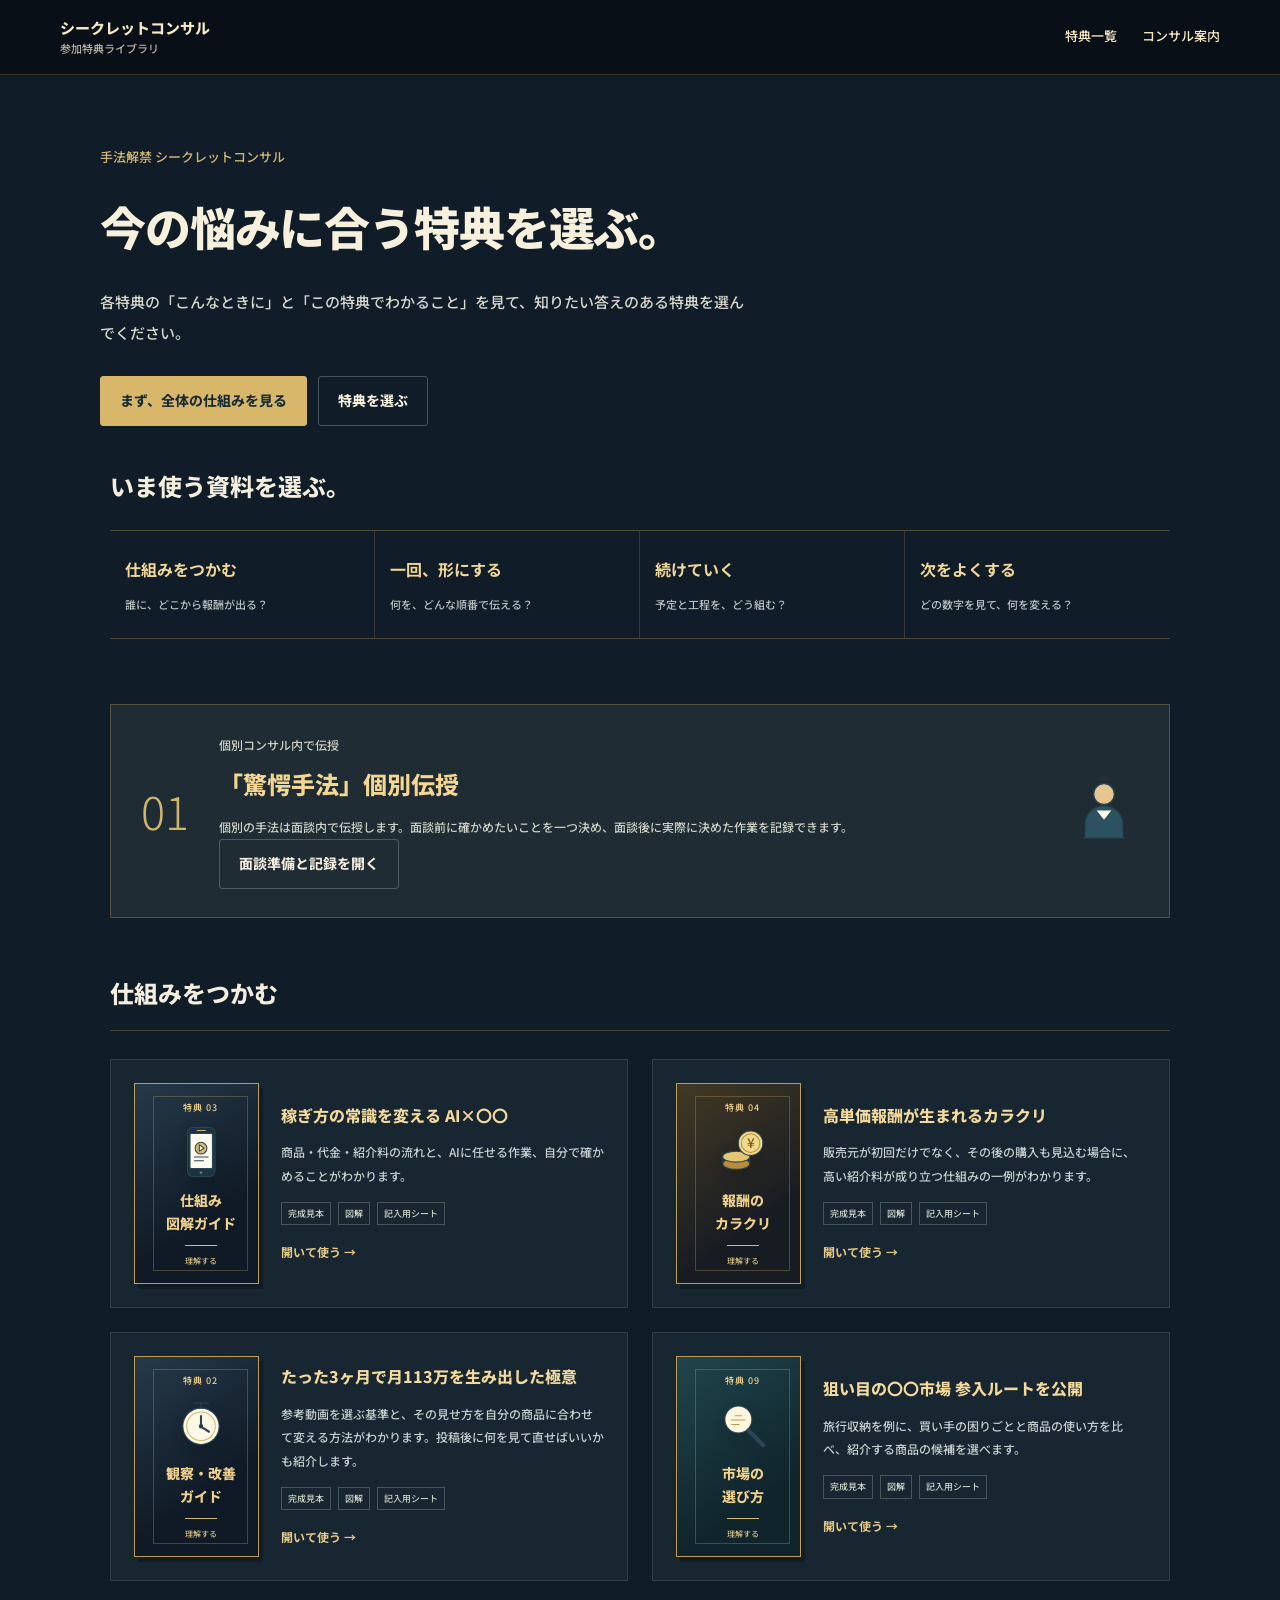
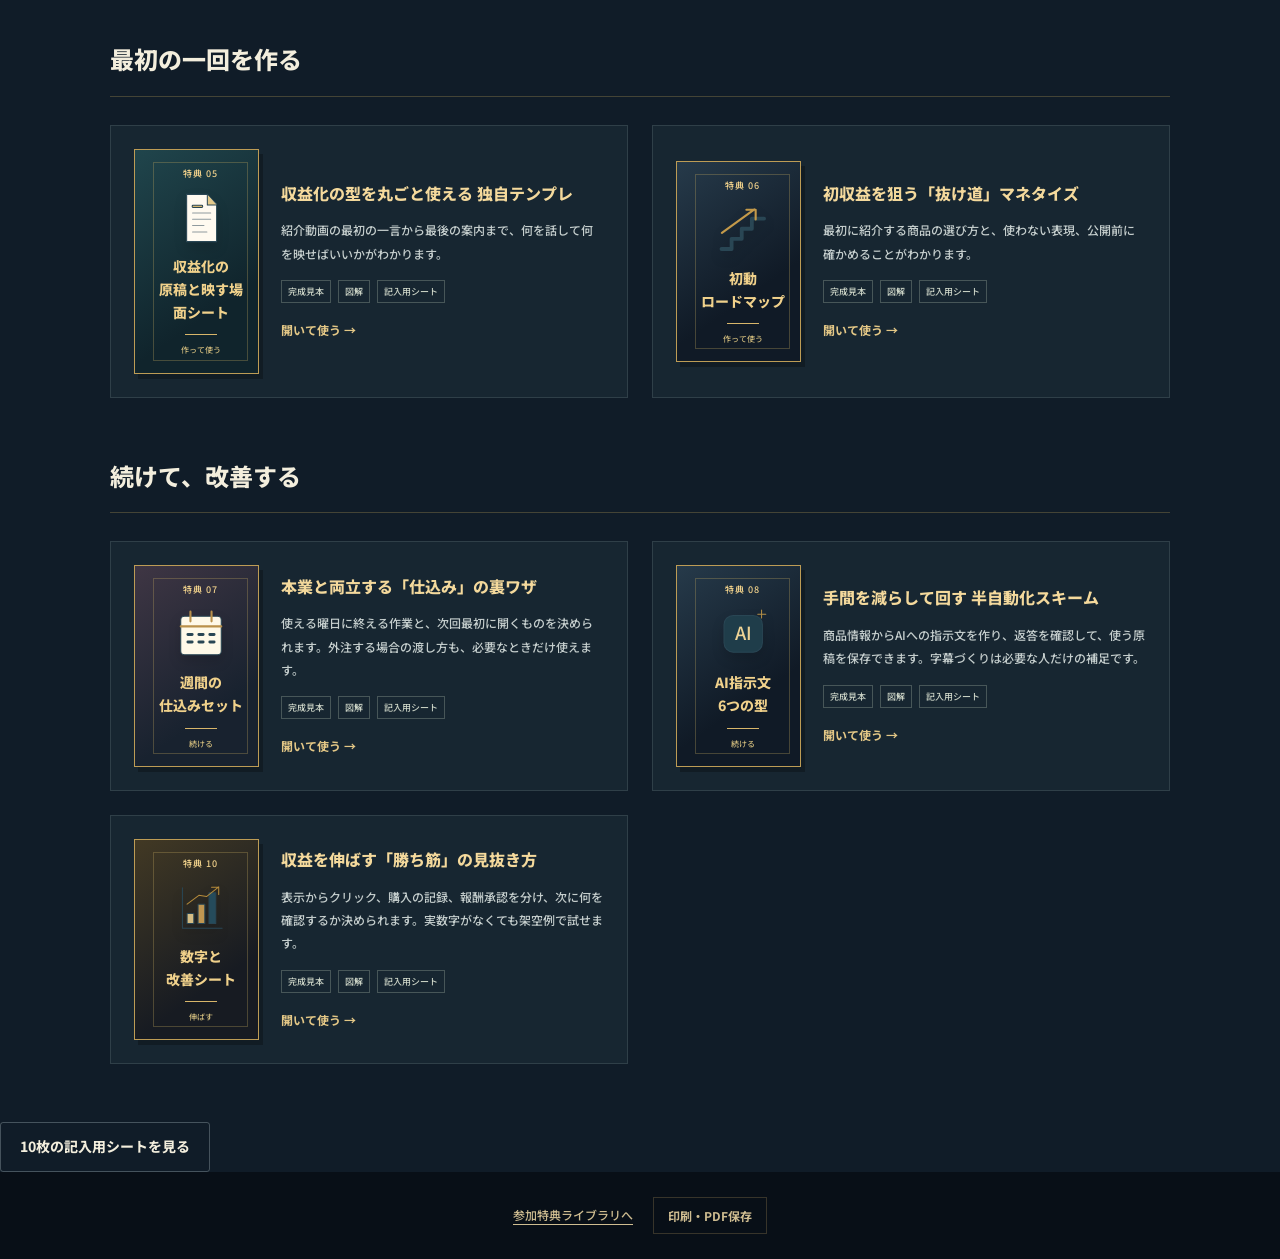
==== commit 10c00f43: "Polish standalone bonus copy and align saved guides and controls" ====
--- a/index.html
+++ b/index.html
@@ -1 +1 @@
-<!doctype html><html lang="ja"><head><meta charset="utf-8"><meta name="viewport" content="width=device-width,initial-scale=1"><title>シークレットコンサル｜参加特典</title><meta http-equiv="refresh" content="0;url=bonuses.html?v=essence-v49"><link rel="stylesheet" href="bonus.css?v=237c0a702c"></head><body><main class="bonus-shell"><h1>シークレットコンサル 参加特典</h1><p>今の悩みに合う特典を選び、例を見ながら試せます。</p><a class="button" href="bonuses.html?v=essence-v49">参加特典を開く</a></main></body></html>+<!doctype html><html lang="ja"><head><meta charset="utf-8"><meta name="viewport" content="width=device-width,initial-scale=1"><title>シークレットコンサル｜参加特典</title><meta http-equiv="refresh" content="0;url=bonuses.html?v=essence-v51"><link rel="stylesheet" href="bonus.css?v=237c0a702c"></head><body><main class="bonus-shell"><h1>シークレットコンサル 参加特典</h1><p>今の悩みに合う特典を選び、例を見ながら試せます。</p><a class="button" href="bonuses.html?v=essence-v51">参加特典を開く</a></main></body></html>
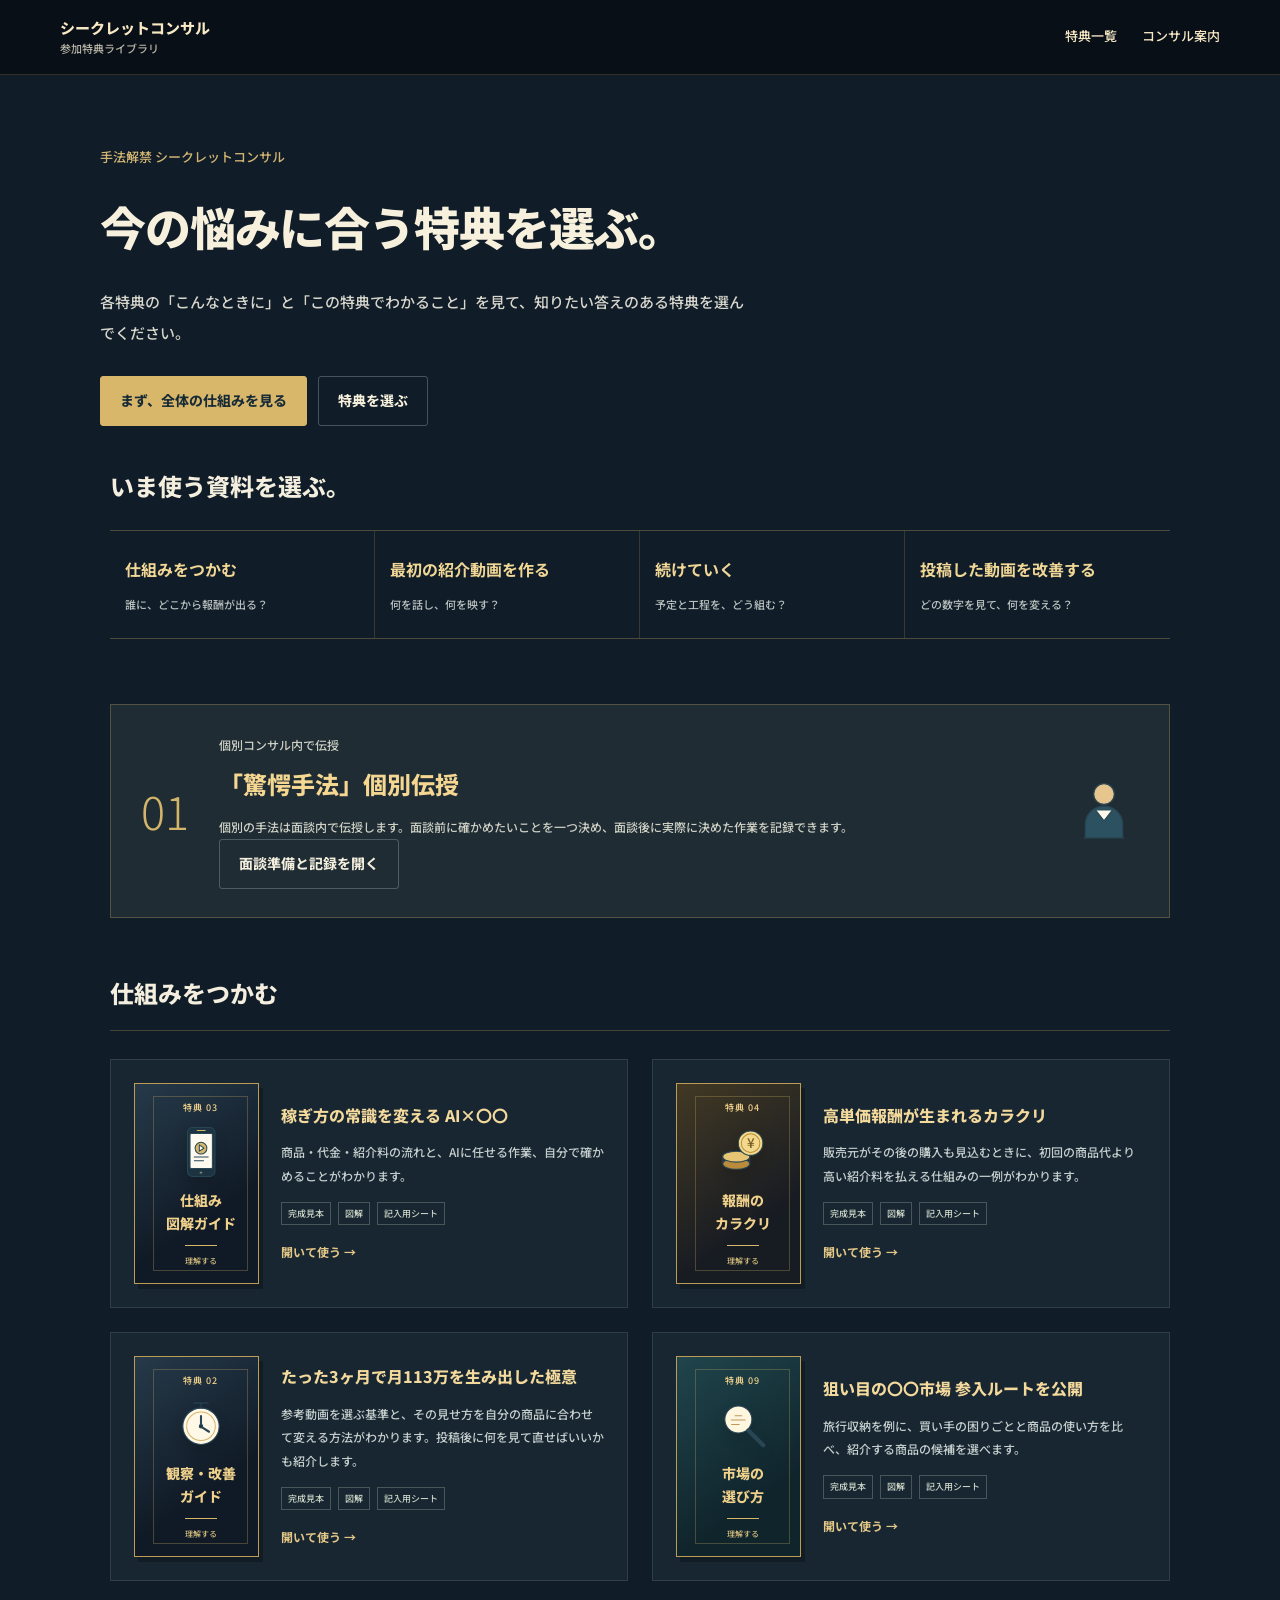
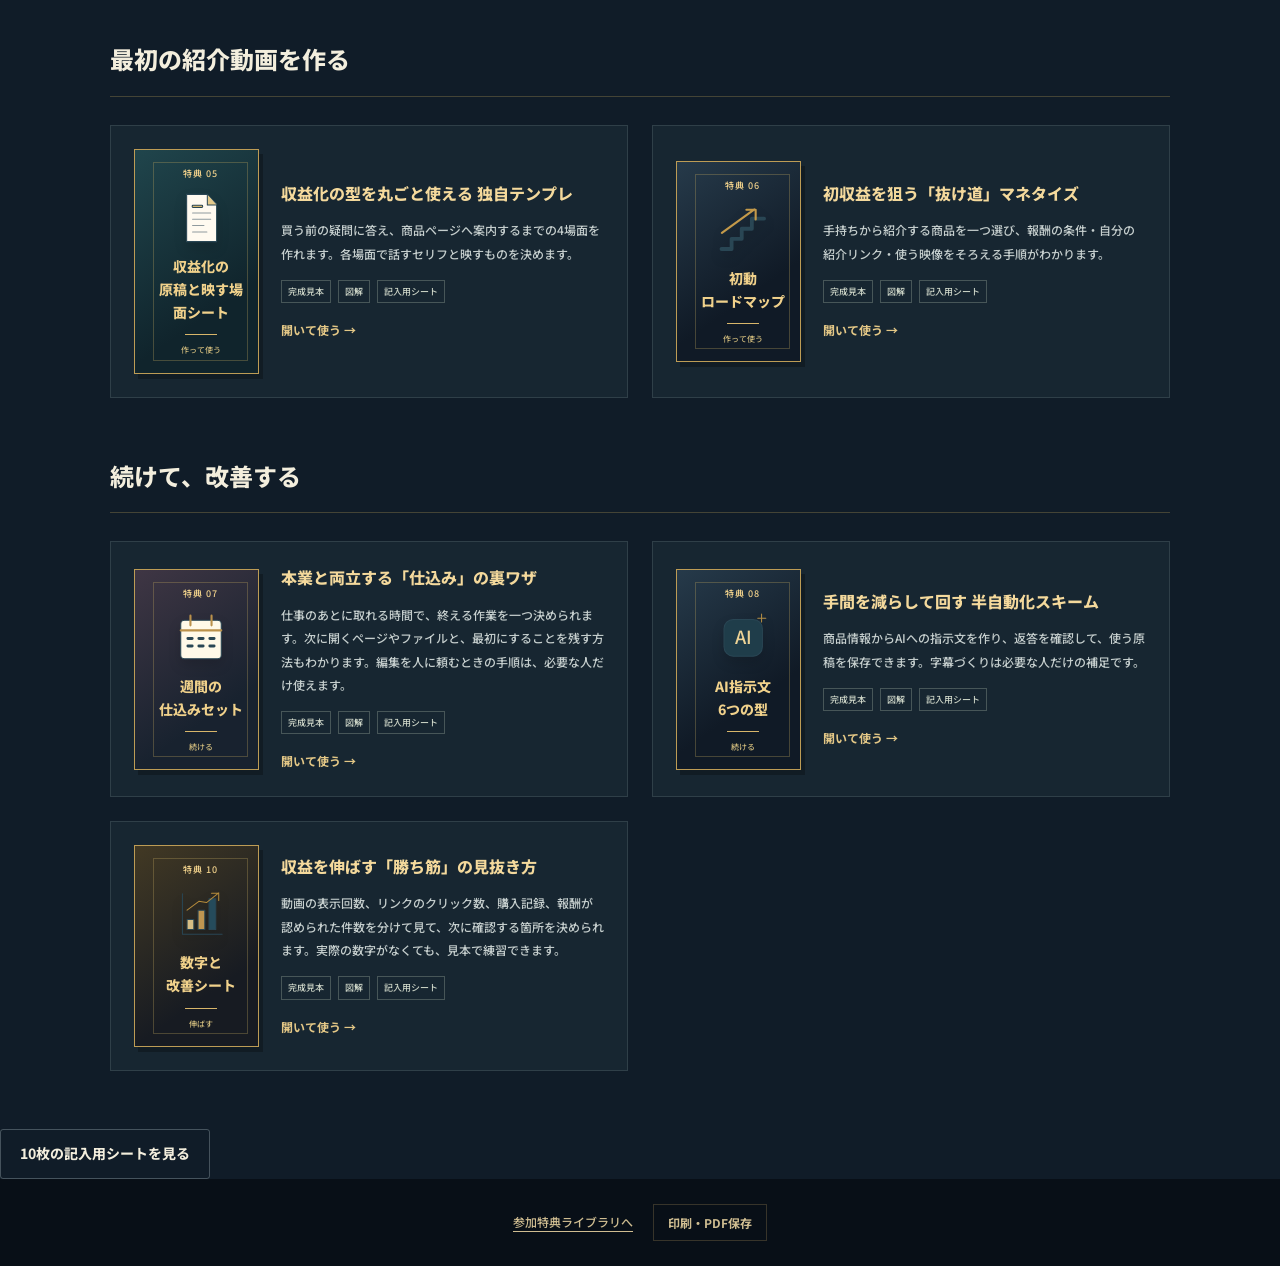
==== commit 0fb87a4e: "Polish standalone bonus copy and align saved guides and controls" ====
--- a/index.html
+++ b/index.html
@@ -1 +1 @@
-<!doctype html><html lang="ja"><head><meta charset="utf-8"><meta name="viewport" content="width=device-width,initial-scale=1"><title>シークレットコンサル｜参加特典</title><meta http-equiv="refresh" content="0;url=bonuses.html?v=essence-v51"><link rel="stylesheet" href="bonus.css?v=237c0a702c"></head><body><main class="bonus-shell"><h1>シークレットコンサル 参加特典</h1><p>今の悩みに合う特典を選び、例を見ながら試せます。</p><a class="button" href="bonuses.html?v=essence-v51">参加特典を開く</a></main></body></html>
+<!doctype html><html lang="ja"><head><meta charset="utf-8"><meta name="viewport" content="width=device-width,initial-scale=1"><title>シークレットコンサル｜参加特典</title><meta http-equiv="refresh" content="0;url=bonuses.html?v=essence-v52"><link rel="stylesheet" href="bonus.css?v=237c0a702c"></head><body><main class="bonus-shell"><h1>シークレットコンサル 参加特典</h1><p>今の悩みに合う特典を選び、例を見ながら試せます。</p><a class="button" href="bonuses.html?v=essence-v52">参加特典を開く</a></main></body></html>
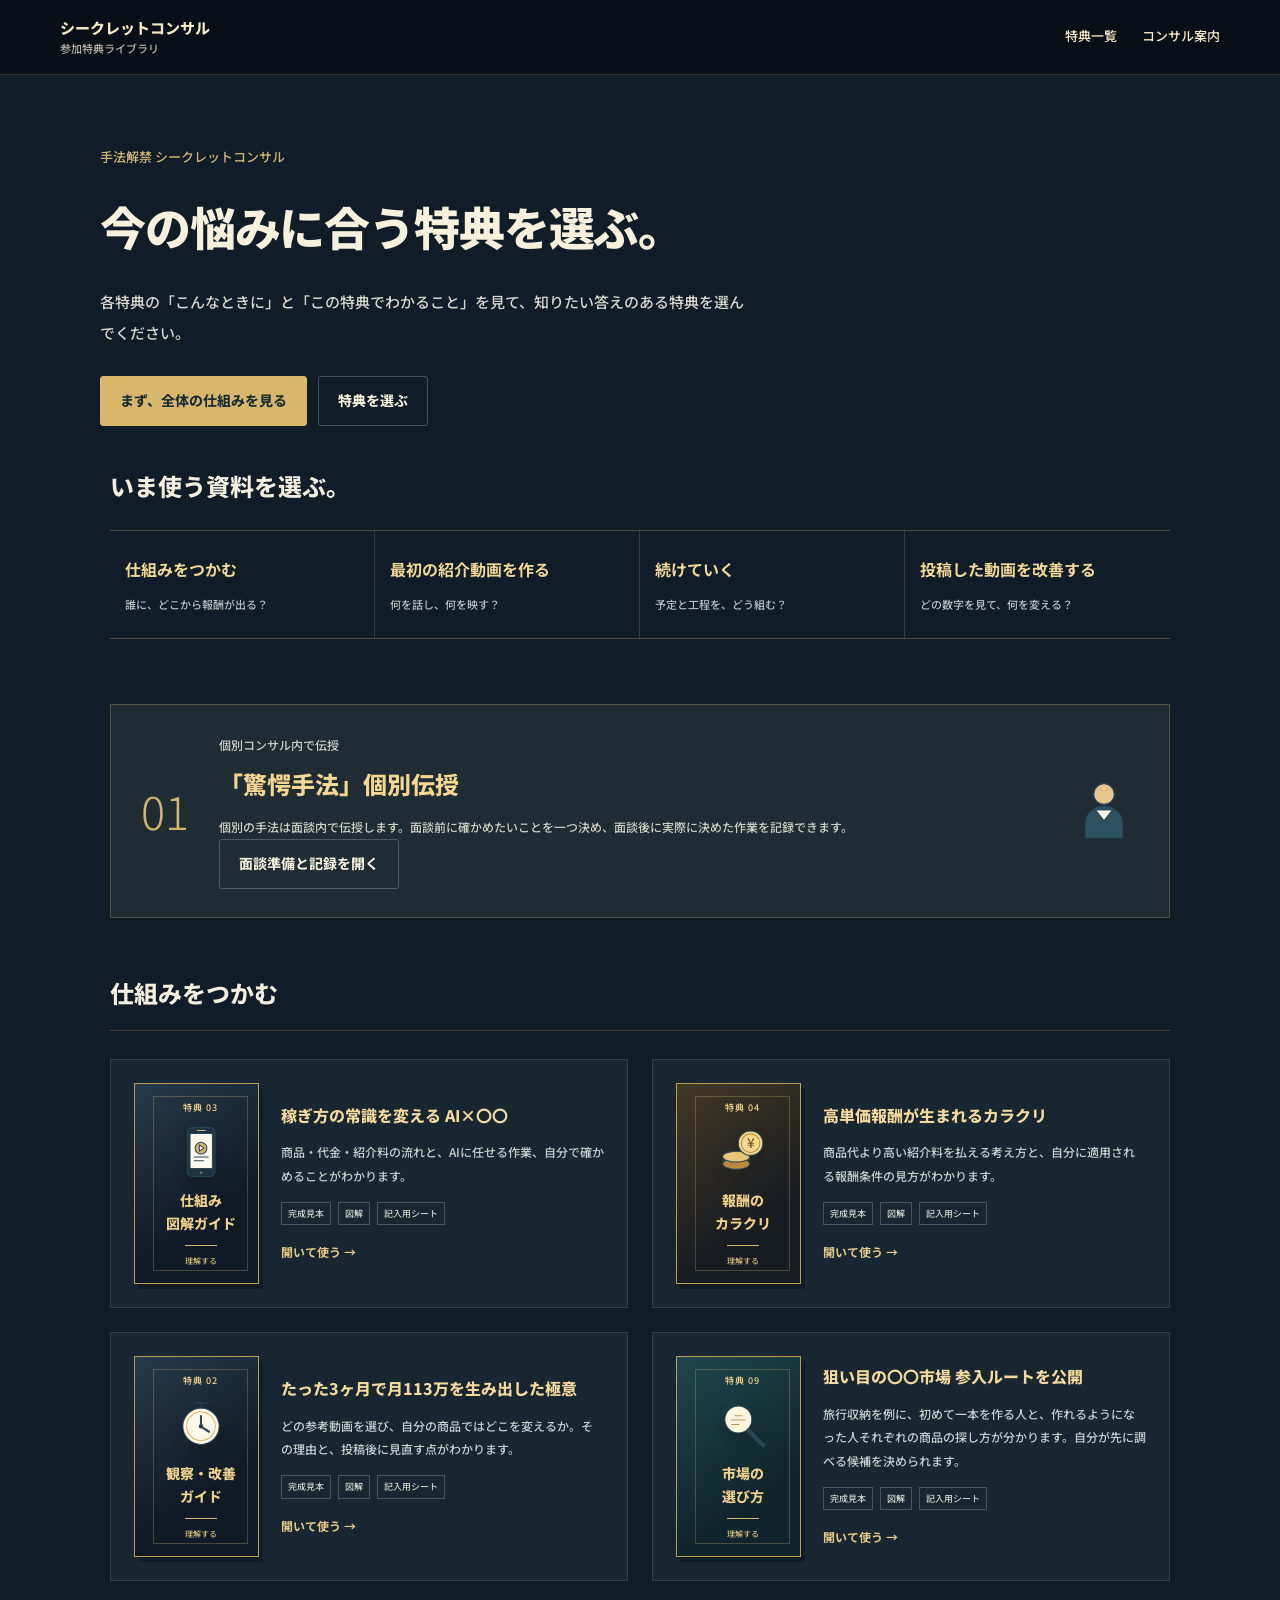
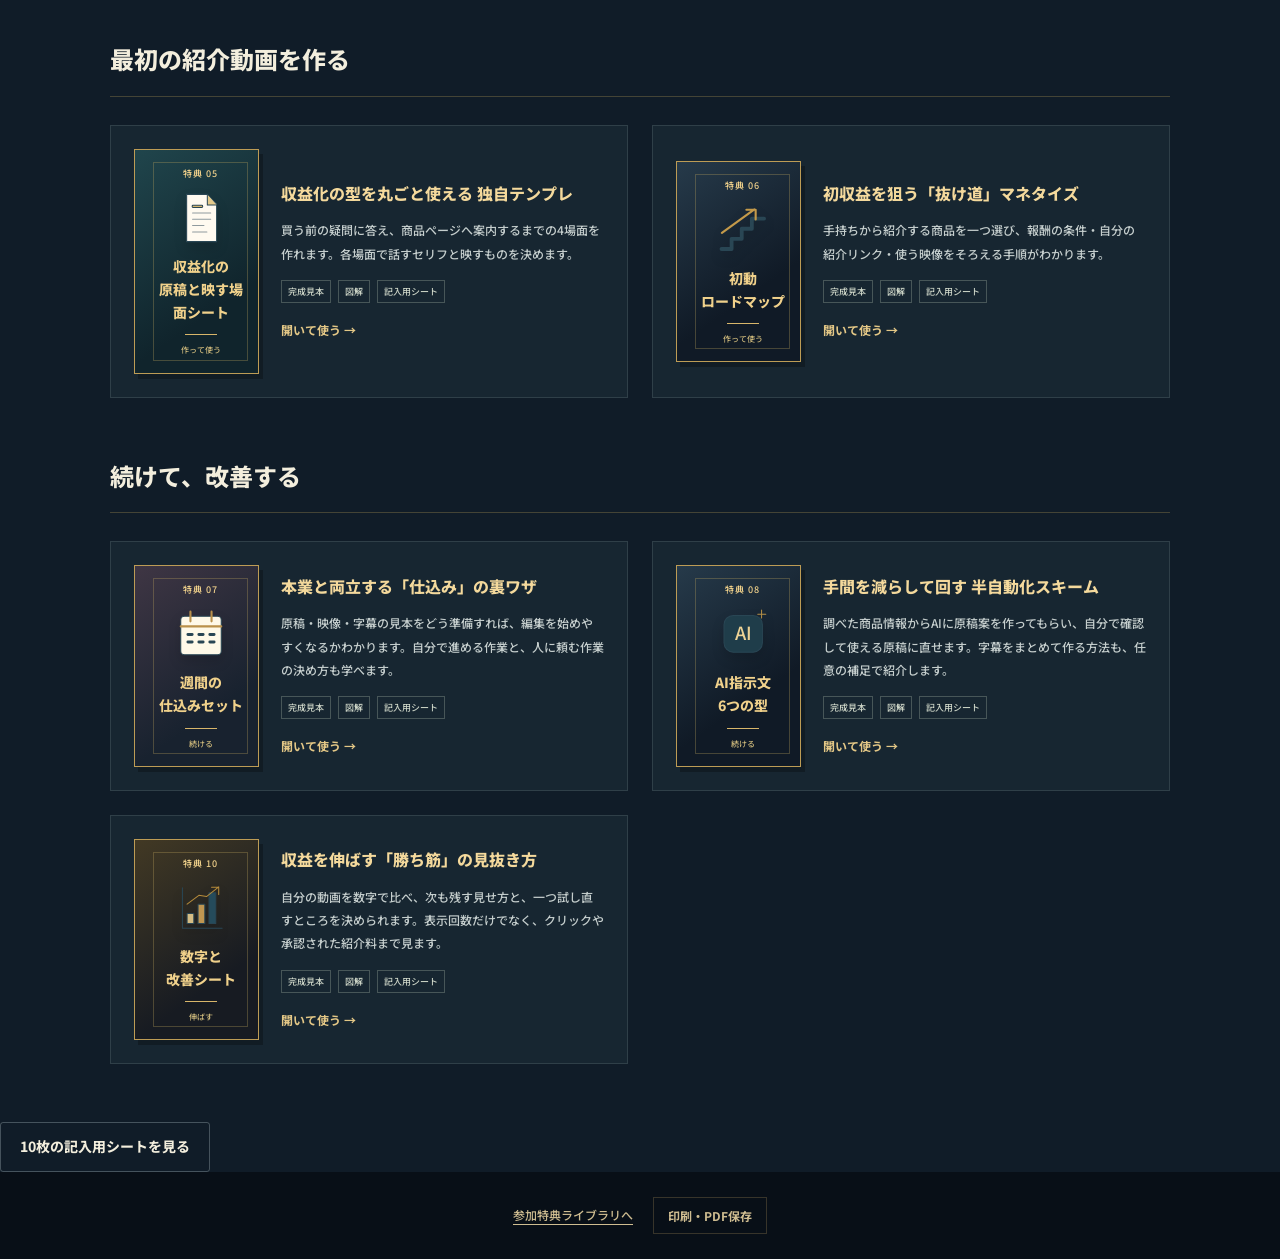
==== commit f76d7191: "Restore core reasoning and beginner workflows across all bonuses" ====
--- a/index.html
+++ b/index.html
@@ -1 +1 @@
-<!doctype html><html lang="ja"><head><meta charset="utf-8"><meta name="viewport" content="width=device-width,initial-scale=1"><title>シークレットコンサル｜参加特典</title><meta http-equiv="refresh" content="0;url=bonuses.html?v=essence-v52"><link rel="stylesheet" href="bonus.css?v=237c0a702c"></head><body><main class="bonus-shell"><h1>シークレットコンサル 参加特典</h1><p>今の悩みに合う特典を選び、例を見ながら試せます。</p><a class="button" href="bonuses.html?v=essence-v52">参加特典を開く</a></main></body></html>
+<!doctype html><html lang="ja"><head><meta charset="utf-8"><meta name="viewport" content="width=device-width,initial-scale=1"><title>シークレットコンサル｜参加特典</title><meta http-equiv="refresh" content="0;url=bonuses.html?v=essence-v54"><link rel="stylesheet" href="bonus.css?v=d87d054164"></head><body><main class="bonus-shell"><h1>シークレットコンサル 参加特典</h1><p>今の悩みに合う特典を選び、例を見ながら試せます。</p><a class="button" href="bonuses.html?v=essence-v54">参加特典を開く</a></main></body></html>
--- a/bonus.css
+++ b/bonus.css
@@ -1,376 +1,387 @@
-@font-face{font-family:"Bonus Sans";src:url("assets/fonts/BonusSans-v22.woff2") format("woff2");font-style:normal;font-weight:100 900;font-display:swap}
-:root{--ink:#203a47;--navy:#101c28;--deep:#080f17;--gold:#d8b66a;--bright:#f2d792;--paper:#fcfaf4;--soft:#f0e9d9;--line:#d9d2c1;--muted:#5c707a;--blue:#dfe9ed;--green:#286b5b}
-*{box-sizing:border-box}html{scroll-behavior:smooth;scroll-padding-top:92px}body{margin:0;background:var(--paper);color:var(--ink);font:500 16px/1.9 "Bonus Sans","Yu Gothic",Meiryo,sans-serif}button,input,textarea,select,svg text{font-family:inherit}a{color:inherit}a,button{-webkit-tap-highlight-color:transparent}button{cursor:pointer}button,input,textarea{font-size:inherit}button{font-weight:700}button:focus-visible,a:focus-visible,input:focus-visible,textarea:focus-visible{outline:3px solid #40819a;outline-offset:4px}img,svg{max-width:100%}h1,h2,h3,h4,p,figure{margin:0}h1,h2,h3,h4{line-height:1.6}h1{font-size:43px;letter-spacing:-.025em;line-height:1.6;font-weight:850}h2{font-size:27px;line-height:1.65;font-weight:800}h3{font-size:19px;font-weight:800}h4{font-size:17px}button:disabled{opacity:.5;cursor:default}[hidden]{display:none!important}.object{display:block;width:84px;height:84px;flex:none}.bonus-nav{position:sticky;top:0;z-index:15;display:flex;justify-content:space-between;align-items:center;gap:15px;background:var(--deep);color:#f8e9c5;padding:16px max(24px,calc((100vw - 1160px)/2));border-bottom:1px solid #b5965640}.bonus-brand{font-size:15px;font-weight:800;text-decoration:none;line-height:1.6}.bonus-brand span{display:block;color:#b9b5a7;font-size:11px;font-weight:500}.bonus-nav nav{display:flex;gap:25px;font-size:13px;white-space:nowrap}.bonus-nav nav a{text-decoration:none}.bonus-nav nav a:hover{color:#fff}.primary,.secondary,.quiet{display:inline-flex;justify-content:center;align-items:center;min-height:46px;padding:12px 19px;border:1px solid var(--gold);text-decoration:none;font-weight:750;font-size:14px;line-height:1.7;border-radius:3px}.primary{background:var(--gold);color:#172b37}.secondary{background:transparent;color:inherit;border-color:#8899a070}.quiet{background:transparent;border-color:transparent;color:var(--muted);text-decoration:underline;font-size:12px;padding-inline:10px}.primary:hover{background:#e5c780}.secondary:hover{background:#93a9ad18}.text-link{font-weight:750;color:#295e72;text-underline-offset:5px}.hero-buttons{display:flex;flex-wrap:wrap;gap:11px;margin-top:27px}.bonus-hero{background:radial-gradient(ellipse at 85% 15%,#44351a 0,transparent 54%),var(--navy);color:#f5f0e4;border-bottom:4px solid var(--gold)}.bonus-hero-inner{display:grid;grid-template-columns:minmax(0,1fr) 220px;gap:75px;max-width:1140px;padding:58px 32px 65px;margin:auto;align-items:center}.volume-label{color:var(--bright);font-size:14px;font-weight:700;margin-bottom:18px}.bonus-lead{color:#e1ddcf;line-height:2;font-size:16px;max-width:36em;margin-top:23px}.bonus-hero .secondary{border-color:#d7bf855c;color:#e7d8b4}.bonus-cover{position:relative;display:flex;flex-direction:column;justify-content:center;align-items:center;background:linear-gradient(145deg,#263a4a,#101a26 65%);color:#f0d18b;border:1px solid #bd9c55;padding:25px 22px 24px 30px;text-align:center;aspect-ratio:3/4;box-shadow:8px 10px 0 #03080d55,inset 7px 0 0 #5b4c2f,inset 10px 0 0 #0c1620;overflow:hidden}.bonus-cover:after{content:"";position:absolute;inset:12px 10px 12px 18px;border:1px solid #bfa65c50;pointer-events:none}.bonus-cover>span{font-size:12px;display:block;letter-spacing:.1em;margin-bottom:14px}.bonus-cover .object{width:100px;height:100px;margin:0 auto 15px;filter:drop-shadow(0 6px 6px #0002)}.bonus-cover>strong{font-size:21px;line-height:1.65;font-weight:800}.cover-rule{width:32px;height:1px;background:var(--gold);margin:17px 0 11px}.bonus-cover small{font-size:11px;color:#c9b579}.cover-04,.cover-10{background:linear-gradient(145deg,#423924,#171b22 70%)}.cover-05,.cover-09{background:linear-gradient(145deg,#20454c,#10242c 70%)}.cover-07{background:linear-gradient(145deg,#3f3644,#18222f 70%)}.gain-strip{max-width:1100px;margin:0 auto;display:flex;gap:15px;align-items:center;padding:22px 30px;border-bottom:1px solid var(--line)}.gain-strip .object{width:39px;height:39px}.gain-strip p{font-size:15px;font-weight:700}.bonus-layout{max-width:1140px;margin:0 auto;display:grid;grid-template-columns:220px minmax(0,1fr);gap:45px;padding:45px 32px 65px}.bonus-aside{align-self:start;position:sticky;top:107px;font-size:12px}.bonus-aside nav{border-top:2px solid var(--ink);padding-top:15px}.bonus-aside nav>strong{font-size:14px;display:block;margin-bottom:15px}.bonus-aside nav>a{display:flex;gap:9px;text-decoration:none;padding:9px 0;border-bottom:1px solid var(--line);line-height:1.8}.bonus-aside nav>a:hover{color:#a77a2e}.bonus-aside nav>a>span{color:#a28245;flex:none;font-size:11px}.download-link{display:block;text-underline-offset:5px;font-size:12px;margin-top:22px}.bonus-layout article{min-width:0}.lesson{padding-bottom:42px;margin-bottom:42px;border-bottom:1px solid var(--line)}.lesson-heading{display:flex;gap:17px;align-items:flex-start;margin-bottom:25px}.lesson-heading>span{display:block;color:#a68443;border-top:2px solid #b59451;font-size:25px;font-weight:400;padding-top:3px;line-height:1.5;flex:none}.lesson-heading h2{font-size:24px}.lesson-heading p{font-size:14px;line-height:1.95;margin-top:10px;color:var(--muted)}.lesson-figure{position:relative;border:1px solid #d7ccb2;background:#f1ead9;padding:28px;margin:0 0 23px;overflow:hidden}.lesson-explain{font-size:15px;line-height:2.05}.lesson-action{display:flex;flex-direction:column;gap:4px;border-left:3px solid #b49450;padding:10px 16px;margin-top:19px;background:#eee9dc}.lesson-action>span{color:#806832;font-size:11px;font-weight:700}.lesson-action strong{font-size:14px;line-height:1.9}.visual-flow{display:flex;align-items:center;justify-content:center;gap:8px}.actor{text-align:center;flex:1;min-width:0}.actor .object{margin:0 auto 14px}.actor strong{display:block;font-size:16px}.actor>span{display:block;font-size:12px;line-height:1.8;margin-top:7px}.flow-arrow{flex:0 0 34px;position:relative;align-self:center;margin-top:-26px}.flow-arrow small{position:absolute;bottom:12px;font-size:10px;left:50%;transform:translateX(-50%);white-space:nowrap}.flow-arrow i{height:2px;background:#b49450;display:block;position:relative;width:100%}.flow-arrow i:after{content:"";position:absolute;right:0;top:-4px;width:9px;height:9px;border-top:2px solid #b49450;border-right:2px solid #b49450;transform:rotate(45deg)}.translate,.compass,.showcase{display:grid;grid-template-columns:repeat(3,minmax(0,1fr));gap:19px;text-align:center}.translate .object,.compass .object,.showcase .object{margin:0 auto 14px}.translate span,.compass span,.showcase span{display:block;font-size:12px}.translate strong,.compass strong,.showcase strong{display:block;font-size:15px;line-height:1.9}.translate i{display:block;color:#9c7c41;font-style:normal;margin:8px}.compass{grid-template-columns:repeat(2,minmax(0,1fr));gap:25px}.compass span{color:#87703e;font-weight:700}.showcase strong{margin-bottom:6px}.branch{display:grid;gap:12px}.branch a{display:grid;grid-template-columns:minmax(0,1fr) 1fr;gap:6px 20px;align-items:center;text-decoration:none;background:#fcfaf3;padding:13px 17px;border:1px solid #d3c5a4}.branch a>div{display:flex;align-items:center;gap:12px;grid-row:1/3}.branch .object{width:45px;height:45px}.branch span{font-size:13px}.branch strong{font-size:15px}.branch small{color:#876c37;font-size:11px}.handoff{display:grid;grid-template-columns:1fr 30px 1fr;gap:15px;align-items:center;text-align:center}.handoff .object{margin:0 auto 12px}.handoff h4{margin-bottom:12px}.handoff p{font-size:13px;border-bottom:1px solid #d1c5a8;padding:8px 0}.handoff-arrow{font-size:25px;color:#a5813b}.diagram-end{border-top:1px solid #c8ba98;text-align:center;margin-top:20px;padding-top:15px;font-size:13px;font-weight:700}.money-top{display:flex;align-items:center;justify-content:center;gap:15px}.money-top>.actor{max-width:180px}.money-top>.flow-arrow{flex-basis:80px}.commission-path{position:relative;width:75%;margin:20px 0 0 auto;padding-left:10%;text-align:center;border-left:1px dashed #b18a42}.commission-path>span{display:block;font-size:12px}.commission-path .object{width:45px;height:45px;margin:auto}.commission-path i{font-style:normal;color:#ac8538;display:block;line-height:1.5}.commission-path b{font-size:15px}.money-bottom{margin-top:8px}.money-bottom .object{width:70px;height:70px}.money-bottom .actor>span{font-size:12px}.ledger{max-width:450px;margin:auto}.ledger-start{text-align:center;display:flex;align-items:center;justify-content:center;gap:12px;padding-bottom:20px}.ledger-start .object{width:50px;height:50px}.ledger-start>span{font-size:12px}.ledger-start b{font-size:29px}.ledger b span{font-size:14px}.ledger-row,.ledger-total{display:flex;justify-content:space-between;align-items:center;gap:16px;padding:13px 0;border-top:1px solid #d1c4a7}.ledger-row>span,.ledger-total>span{font-size:12px}.ledger-row>b{font-size:22px;white-space:nowrap}.ledger-total>b{font-size:32px;white-space:nowrap}.ledger-total{border-top:2px solid #a78847;margin-top:10px}.confirmed{color:#205d50}.brush-sequence{display:grid;grid-template-columns:repeat(3,minmax(0,1fr));gap:20px;text-align:center}.brush-state .object{width:110px;height:110px;margin:0 auto 12px}.brush-state>span{display:block;font-size:10px;color:#968046}.brush-state b{display:block;font-size:15px;margin:6px 0}.brush-state small{display:block;font-size:12px}.stairway{display:flex;flex-direction:column;gap:9px}.stair{display:grid;grid-template-columns:27px 1fr auto;align-items:center;gap:12px;padding:11px 14px;border:1px solid #c2ae7c;background:#fffaf0;margin-left:calc(var(--step)*12px)}.stair>b{color:#a3813d;font-size:20px}.stair>span{font-size:15px;font-weight:700}.stair>small{font-size:10px;color:#806a3d}.calendar-title{display:flex;align-items:center;gap:15px;padding-bottom:19px;border-bottom:2px solid #ad8c48}.calendar-title .object{width:50px;height:50px}.calendar-title>b{font-size:17px}.calendar-title>span{font-size:12px;margin-left:auto}.calendar-title strong{font-size:22px}.calendar-row{display:grid;grid-template-columns:25px 44px 42px 1fr;gap:12px;align-items:center;padding:17px 0;border-bottom:1px solid #cfc1a4}.calendar-row>b{font-size:18px}.calendar-row>span{font-size:23px;font-weight:700}.calendar-row small{font-size:10px;margin-left:3px}.calendar-row>strong{font-size:14px}.calendar-row p{font-size:12px}.figure-note{font-size:11px;color:#6f725f;margin-top:15px;line-height:1.9}.pipeline{display:grid;grid-template-columns:1fr 110px 1fr;gap:15px;align-items:center;text-align:center}.pipeline-stage>.object{margin:13px auto}.pipeline-stage>span{font-size:11px}.pipeline-stage p{font-size:12px;margin-top:8px}.lock-gate .object{width:48px;height:48px;margin:0 auto 10px}.lock-gate b{font-size:12px;display:block}.market-zoom{padding:0}.zoom-wide{border:1px solid #b09864;padding:18px;background:#faf3e3}.zoom-wide>span,.zoom-middle>span{display:block;font-size:11px}.zoom-wide>b,.zoom-middle>b{display:block;font-size:21px}.zoom-middle{border:1px solid #b59b5d;background:#e8dfc4;padding:16px;margin:15px 0 0 28px}.zoom-close{display:flex;gap:18px;align-items:center;background:#1d3d4b;color:#f9f0d6;padding:18px;margin-top:15px}.zoom-close .object{width:80px;height:80px}.zoom-close span{font-size:10px;display:block;color:#e5c989}.zoom-close strong{font-size:20px}.zoom-close p{font-size:11px;margin-top:8px}.ratio-pair{display:grid;grid-template-columns:1fr 1fr;gap:20px;text-align:center}.ratio-sheet{padding:18px;background:#fffaf0;border:1px solid #d1c19c}.ratio-sheet>span{font-size:12px}.ratio-sheet>b{display:block;font-size:27px;margin:5px 0}.ratio-sheet b small{display:block;font-size:10px;font-weight:500}.ratio-sheet>p{font-size:13px}.ratio-sheet>strong{font-size:30px;color:#7e602a;display:block;margin-top:14px}.ratio-sheet strong small{font-size:15px}.dots{display:grid;grid-template-columns:repeat(10,1fr);gap:4px;max-width:150px;margin:17px auto 0}.dots i{display:block;aspect-ratio:1;background:#dce0da;border-radius:50%}.dots .filled{background:#225f6d}.ratio-answer{display:grid;grid-template-columns:1fr 1fr;gap:5px 20px;font-size:12px;text-align:center;margin-top:18px}.ratio-answer b{grid-column:1}.ratio-answer span{grid-column:2}.compare-visual{display:grid;grid-template-columns:1fr 1fr;gap:20px;text-align:center}.compare-visual>div{padding:18px 15px;border:1px solid #d1c2a0;background:#fdf9ed}.compare-visual>div+div{background:#e2ebe6;border-color:#9db7aa}.compare-visual>div>span{display:block;font-size:12px;font-weight:700;color:#5a665c}.compare-visual .object{margin:15px auto}.compare-visual p{font-size:14px;line-height:1.95;text-align:left}.paper-example{background:#fcfaf3;padding:22px 25px;box-shadow:3px 4px 0 #c4b88f55}.paper-head{display:flex;gap:13px;align-items:center;border-bottom:2px solid #b9a16b;padding-bottom:16px}.paper-head .object{width:40px;height:40px}.paper-head b{font-size:17px}.paper-example dl{margin:0;padding:13px 0;border-bottom:1px solid #d6ceb9}.paper-example dl:last-child{border-bottom:0;padding-bottom:0}.paper-example dt{font-size:11px;color:#887347;font-weight:700}.paper-example dd{margin:5px 0 0;font-size:14px;line-height:1.9}.storyboard{display:grid;grid-template-columns:repeat(4,minmax(0,1fr));gap:12px}.story-frame{background:#fffaf0;text-align:center;padding:14px 9px;border-bottom:3px solid #b89a58}.story-frame>span{font-size:11px;line-height:1.8;display:block;min-height:38px}.story-frame .object{width:74px;height:74px;margin:12px auto}.story-frame>p{font-size:12px;line-height:1.9}.persona-zoom{text-align:center}.persona-zoom>div{padding:15px;background:#fff9eb}.persona-zoom>div>span{display:block;font-size:11px;color:#8a7240}.persona-zoom>div>strong{display:block;font-size:21px}.persona-zoom>div>p{font-size:13px}.persona-zoom .object{display:inline-block;vertical-align:middle;width:65px;height:65px;margin:10px 7px 0}.persona-zoom i{display:block;font-size:23px;font-style:normal;line-height:1.8;color:#a2813c}.zoom-answer{font-size:14px;font-weight:700}.sorting{display:grid;grid-template-columns:1fr 1fr;gap:18px}.sorting>div{background:#e0e9df;padding:19px}.sorting>div+div{background:#e4e3dd;color:#6a706c}.sorting h4{font-size:15px;margin-bottom:14px}.sorting p{font-size:13px;padding:9px 0;border-top:1px solid #bac8b555}.check-paper>div{display:flex;gap:15px;align-items:center;padding:13px 0;border-bottom:1px solid #cbbc98}.check-paper>div:last-child{border-bottom:0}.check-paper span{color:#2d7762;font-size:22px}.check-paper p{font-size:14px}.package-materials{display:flex;gap:20px;text-align:center;justify-content:center}.package-materials>div{flex:1;min-width:0}.package-materials .object{margin:0 auto 13px}.package-materials strong{display:block;font-size:15px}.package-materials span{font-size:11px;display:block;margin-top:7px}.prompt-map{display:grid;grid-template-columns:1fr 1fr;gap:10px}.prompt-map>a{display:flex;gap:12px;align-items:center;padding:14px;background:#fffaf0;text-decoration:none;border:1px solid #d3c49e}.prompt-map>a>b{font-size:26px;color:#b18d40;font-weight:400}.prompt-map strong{font-size:14px;display:block}.prompt-map span{font-size:10px;display:block}.subtitle-screen{max-width:230px;min-height:175px;background:#193d4d;margin:auto;padding:20px;text-align:center;box-shadow:8px 8px 0 #c6bb9d}.subtitle-screen .object{margin:0 auto 12px;width:90px;height:90px}.subtitle-screen strong{color:#fff4d7;font-size:14px}.subtitle-tracks{max-width:420px;margin:30px auto 0}.subtitle-tracks>div{display:flex;gap:15px;padding:12px;border-bottom:1px solid #baa77a;font-size:12px;align-items:center}.subtitle-tracks>div>span{display:block;background:#e5dbc0;padding:8px;flex:1}.subtitle-tracks>p{font-size:12px;text-align:center;margin-top:15px}.wave{letter-spacing:.05em;color:#3d6670}.search-ladder{display:grid;gap:12px}.search-ladder>div{display:grid;grid-template-columns:43px 90px 1fr;align-items:center;gap:10px;background:#fffaf0;padding:15px}.search-ladder .object{width:40px;height:40px}.search-ladder span{font-size:11px}.search-ladder strong{font-size:13px}.funnel{display:flex;flex-direction:column;gap:10px;align-items:center}.funnel>div{display:grid;grid-template-columns:23px 1fr;gap:0 13px;width:calc(100% - var(--n)*28px);padding:13px 20px;background:#fcf8e9;border:1px solid #bfa46c}.funnel>div>span{grid-row:1/3;color:#a07b35;font-size:22px}.funnel>div>strong{font-size:15px}.funnel>div>p{font-size:11px}.comparison-rules{display:grid;grid-template-columns:1fr 1fr;gap:23px;text-align:center}.comparison-rules .object{margin:0 auto 10px;width:55px;height:55px}.comparison-rules strong{display:block;font-size:15px}.comparison-rules span{display:block;font-size:11px;margin-top:5px}.balance{display:flex;gap:12px;align-items:center;text-align:center;flex-wrap:wrap;justify-content:center}.balance>div{flex:1;min-width:110px}.balance span{display:block;font-size:11px}.balance strong{display:block;font-size:24px;white-space:nowrap}.balance strong small{font-size:11px}.balance>b{color:#b29251;font-size:20px}
-.worked-example{background:var(--navy);color:#f3eddf;padding:30px;margin-bottom:42px;border-top:3px solid var(--gold)}.worked-example header{margin-bottom:24px}.worked-example header>span,.practice header>span{font-size:11px;color:#cfb879;font-weight:700}.worked-example h2,.practice h2{font-size:24px;margin-top:8px}.example-note{font-size:12px;line-height:1.9;color:#d6cdb5;margin-top:20px}.case-observations>div{border-top:1px solid #be9b5044;padding:18px 0}.case-observations h3{color:var(--bright);font-size:17px}.case-observations p{font-size:13px;margin:8px 0}.case-observations strong{font-size:14px;color:#f4d99c}.worked-lines>div{display:grid;grid-template-columns:90px 1fr;gap:18px;border-top:1px solid #bfa15b44;padding:18px 0}.worked-lines b{color:#ecd392;font-size:13px}.worked-lines p{font-size:14px;line-height:1.9}.worked-lines.deliverables>div{grid-template-columns:60px 1fr}.worked-lines.hypothesis>div{grid-template-columns:120px 1fr}.post-screens{display:grid;grid-template-columns:repeat(3,minmax(0,1fr));gap:15px}.post-screens>div{border:1px solid #7b8e95;padding:8px;background:#e6eceb;color:#203b49}.post-picture{aspect-ratio:1;background:#d1dfe1;display:grid;place-items:center}.post-picture .object{width:80px;height:80px}.post-screens>div>span{display:block;font-size:10px;color:#637880;margin:10px 4px 6px}.post-screens>div>strong{font-size:12px;line-height:1.9;display:block;margin:0 4px 6px}.request-paper{white-space:normal;background:#f4efde;color:#243f4b;padding:25px;font-size:14px;line-height:2.2;border-left:4px solid var(--gold)}.prompt-compare{display:grid;gap:16px}.prompt-compare>div{padding:18px;background:#192b38;border:1px solid #63818c44}.prompt-compare>div+div{border-color:#b69b59;background:#333226}.prompt-compare h3{font-size:14px;color:#e6d098;margin-bottom:10px}.prompt-compare p{font-size:14px;line-height:2}.reward-calculator{background:#fcfaf0;color:var(--ink);padding:22px}.calc-inputs{display:grid;grid-template-columns:1fr 1fr;gap:15px}.calc-results{margin-top:20px;border-top:2px solid #b19860}.calc-results>div{display:flex;justify-content:space-between;gap:15px;padding:13px 0;border-bottom:1px solid #d3c7aa}.calc-results span{font-size:12px}.calc-results strong{font-size:23px;white-space:nowrap}.calc-results>div:last-child{color:#296553}.practice{border:1px solid #b9c6c9;background:#edf2f1;margin-bottom:42px;padding:30px}.practice header>span{color:#657e79}.practice header>p{font-size:13px;margin-top:15px;color:var(--muted)}.practice form{margin-top:25px}.form-toolbar{display:flex;gap:10px;align-items:center;flex-wrap:wrap;margin-bottom:22px}.field{display:block;min-width:0;margin:0 0 19px}.field>span{display:block;font-size:13px;font-weight:750;line-height:1.8;margin-bottom:8px}.field input,.field textarea{display:block;width:100%;max-width:100%;background:#fffefa;color:var(--ink);border:1px solid #b9c6c8;border-radius:3px;padding:11px 12px;line-height:1.8;font-size:15px;font-weight:450}.field textarea{resize:vertical;min-height:95px}.field small{display:block;font-size:11px;color:#657a80;margin-top:7px;line-height:1.85}.form-subtitle{font-size:17px;border-top:1px solid #bdc9c9;margin:25px 0;padding-top:22px}.tool-status{font-size:12px;color:#5e7279;line-height:1.9;margin-top:15px;min-height:1.9em}.tool-status.error{color:#9b3e39;font-weight:700}.output-panel{border-top:2px solid #a5b6b7;margin-top:25px;padding-top:24px}.output-panel h3{font-size:17px;margin-bottom:13px}.output-panel textarea{display:block;width:100%;padding:17px;background:#fffefa;border:1px solid #bac9c9;font-size:14px;line-height:1.9;color:#213e4c;resize:vertical;min-height:260px}.output-actions{display:flex;gap:10px;flex-wrap:wrap;margin-top:15px}.route-progress{display:flex;align-items:center;gap:20px;padding-bottom:20px;border-bottom:1px solid #bfcac7;margin-bottom:20px}.route-progress>div{flex:none}.route-progress span{font-size:30px;font-weight:750}.route-progress p{font-size:11px}.route-progress progress{width:100%;accent-color:#3f7969;height:12px}.route-checks{display:grid;gap:9px;margin-bottom:20px}.route-checks>label{display:flex;gap:13px;padding:14px;background:#fffefa;border:1px solid #c7d1cb;cursor:pointer}.route-checks input{width:19px;height:19px;flex:none;accent-color:#276c59;margin-top:5px}.route-checks span{font-size:12px;display:block;line-height:1.9}.route-checks b{display:block;font-size:15px}.week-editor>div{display:grid;grid-template-columns:23px 80px minmax(0,1fr);gap:13px;align-items:center;padding:13px 0;border-top:1px solid #c2cecd}.week-editor .field{margin:0}.week-editor .field>span{font-size:10px}.week-editor input{padding:8px 10px}.week-editor>div>strong{font-size:18px;padding-top:21px}.week-total{font-size:15px;text-align:right;margin:17px 0 24px}.week-total strong{font-size:22px}.prompt-picker{display:grid;grid-template-columns:repeat(3,minmax(0,1fr));gap:8px;margin:22px 0}.prompt-picker button{display:flex;gap:7px;align-items:center;justify-content:center;font-size:12px;padding:12px 8px;background:#f9fcf8;border:1px solid #bbc9c6;color:#365563;border-radius:2px}.prompt-picker button[aria-pressed=true]{background:#1a3c4d;color:#f7dfad;border-color:#183646}.prompt-picker b{font-size:13px;font-weight:500}.candidate,.metrics-editor>fieldset{border:1px solid #b9c8c6;margin:0 0 23px;padding:20px 18px 0;min-width:0}.candidate legend,.metrics-editor legend{font-size:17px;font-weight:750;padding:0 8px}.metrics-editor{display:grid;grid-template-columns:1fr 1fr;gap:15px}.metrics-editor .field input{font-variant-numeric:tabular-nums}.metrics-live:not(:empty){padding:17px;background:#dce8e1;margin-bottom:25px}.metrics-live p{font-size:13px}.metrics-live strong{font-size:18px}.knowledge-check{margin-top:25px}.knowledge-check fieldset{margin:0 0 22px;padding:18px;border:1px solid #b2c5c1;min-width:0}.knowledge-check legend{font-size:15px;font-weight:750;padding:0 7px}.knowledge-check button{display:block;width:100%;text-align:left;background:#fffefa;color:var(--ink);border:1px solid #b4c7c5;padding:13px 15px;line-height:1.9;font-size:14px;margin-bottom:10px}.knowledge-check button.is-correct{background:#d6e9dd;border-color:#569575}.knowledge-check button.is-incorrect{background:#f2e2d8;border-color:#b88c70}.quiz-feedback{font-size:13px;line-height:1.95}.quiz-feedback:not(:empty){margin-top:15px}.lesson-finish{padding:18px 0 5px}.lesson-finish h2{font-size:25px}.lesson-finish>p{margin-top:17px;font-size:15px}.next-guide{display:flex;justify-content:space-between;gap:15px;border-top:1px solid var(--line);padding-top:19px;margin-top:25px;font-size:14px}.bonus-footer{background:var(--deep);color:#cfbd91;display:flex;gap:20px;justify-content:center;align-items:center;padding:25px;font-size:12px}.bonus-footer a{text-underline-offset:4px}.bonus-footer button{background:none;color:inherit;font-size:12px;border:1px solid #a18a564d;padding:9px 14px}
-.library-opening{display:grid;grid-template-columns:1fr 400px;gap:50px;align-items:center;max-width:1200px;margin:auto;padding:70px 40px 80px;color:#f6f0dc}.library-opening>div>p:first-child{font-size:13px;color:#d2b674;margin-bottom:21px}.library-opening h1{font-size:46px}.library-lead{font-size:15px;color:#d7d6cc;line-height:2.1;margin-top:22px}.bonus-page:has(.library-opening){background:var(--navy);color:#f3eedd}.library-books{display:flex;align-items:center;gap:0;padding:15px}.library-books .bonus-cover{flex:none;width:155px;margin-left:-26px;box-shadow:9px 8px 22px #0006;transform:rotate(5deg)}.library-books .bonus-cover:first-child{transform:rotate(-8deg);margin:10px -6px 0 0;z-index:1}.library-books .bonus-cover:nth-child(2){z-index:3;width:174px;margin-top:40px;transform:rotate(0)}.library-books .bonus-cover .object{width:67px;height:67px}.library-books .bonus-cover strong{font-size:16px}.library-books .bonus-cover span{font-size:10px;margin-bottom:12px}.library-books .bonus-cover small{font-size:9px}.library-books .cover-rule{margin:12px 0 9px}.learning-route{max-width:1120px;margin:0 auto 65px;padding:0 30px}.learning-route h2{font-size:24px;margin-bottom:25px}.learning-route>div{display:grid;grid-template-columns:repeat(4,minmax(0,1fr));border-top:1px solid #a68e5466;border-bottom:1px solid #a68e5466}.learning-route a{padding:23px 15px;text-decoration:none;border-right:1px solid #a68e5440}.learning-route a:last-child{border:0}.learning-route b{font-size:16px;color:#f1d795;display:block}.learning-route span{display:block;font-size:11px;color:#b7c0be;margin-top:9px}.live-bonus{display:flex;align-items:center;gap:30px;max-width:1060px;margin:0 auto 55px;padding:28px 30px;border:1px solid #bc9b5855;background:#1f2c34}.live-bonus>span{font-size:45px;line-height:1;color:#d2b46b;font-weight:300}.live-bonus>div{flex:1}.live-bonus p{font-size:12px;color:#ced0c4;line-height:2}.live-bonus h2{font-size:24px;color:#f5d792;margin:7px 0 12px}.live-bonus .object{width:70px;height:70px}.bonus-collection{max-width:1120px;margin:auto;padding:0 30px}.bonus-collection>section{margin-bottom:58px}.bonus-collection>section>h2{font-size:24px;border-bottom:1px solid #b79b5450;padding-bottom:17px;margin-bottom:28px}.guide-grid{display:grid;grid-template-columns:1fr 1fr;gap:24px}.guide-card{display:flex;gap:22px;text-decoration:none;padding:23px;background:#172631;border:1px solid #7b8f913d;align-items:center;transition:border-color .15s}.guide-card:hover{border-color:#d6b267}.guide-card>.bonus-cover{flex:none;width:125px;padding:15px 12px 15px 20px;box-shadow:4px 5px 0 #0004}.guide-card .bonus-cover .object{width:54px;height:54px;margin-bottom:10px}.guide-card .bonus-cover>span{font-size:9px;margin-bottom:9px}.guide-card .bonus-cover strong{font-size:14px}.guide-card .bonus-cover small{font-size:8px}.guide-card .cover-rule{margin:10px 0 7px}.guide-card-copy{flex:1;min-width:0}.guide-card h3{font-size:16px;color:#f4d99c}.guide-card p{font-size:12px;color:#c5cecd;line-height:1.95;margin-top:12px}.guide-card-copy>strong{display:block;font-size:12px;color:#e3c786;margin-top:16px}.guide-features{display:flex;gap:7px;flex-wrap:wrap;margin-top:15px}.guide-features span{font-size:9px;padding:2px 6px;border:1px solid #8e9e9566;color:#cdd5c7}.library-case{text-align:center;padding:25px 25px 65px;margin:0 auto;max-width:800px}.library-case .object{display:inline-block;width:80px;height:80px;margin:0 12px}.library-case h2{font-size:25px;margin:20px 0 18px}.library-case p{font-size:14px;color:#c5cdca;margin-bottom:20px}.library-case .text-link{color:#edd18b}
-@media(max-width:1050px){.library-opening{grid-template-columns:1fr 300px;gap:25px;padding-inline:30px}.library-opening h1{font-size:38px}.library-books{transform:scale(.85);transform-origin:center right}.guide-card{gap:16px;padding:20px}.guide-card>.bonus-cover{width:100px}.guide-card .bonus-cover strong{font-size:12px}.guide-card .bonus-cover .object{width:47px;height:47px}.bonus-layout{grid-template-columns:185px minmax(0,1fr);gap:30px;padding-inline:25px}.bonus-hero-inner{gap:40px}.lesson-figure{padding:22px}.calendar-row{gap:9px}.live-bonus{margin-inline:30px}}
-@media(max-width:800px){.bonus-layout{display:block;max-width:760px}.bonus-aside{position:static;margin-bottom:35px}.bonus-aside nav{display:none}.bonus-aside .download-link{margin-top:0;text-align:right}.bonus-hero-inner{grid-template-columns:1fr 165px;gap:28px;padding:40px 25px 45px}h1{font-size:33px}.bonus-lead{font-size:14px}.bonus-hero .bonus-cover{padding:20px 16px 22px 25px}.bonus-hero .bonus-cover strong{font-size:17px}.bonus-hero .bonus-cover .object{width:72px;height:72px}.library-opening{grid-template-columns:1fr;padding:45px 30px 40px}.library-opening>div:first-child{max-width:600px;margin:auto;text-align:center}.library-opening .hero-buttons{justify-content:center}.library-books{transform:none;justify-content:center;max-width:430px;margin:auto;padding-top:8px}.learning-route>div{grid-template-columns:1fr 1fr}.learning-route a:nth-child(2){border-right:0}.learning-route a:nth-child(-n+2){border-bottom:1px solid #a68e5440}.guide-grid{grid-template-columns:1fr}.guide-card{gap:25px;padding:25px}.guide-card>.bonus-cover{width:128px}.guide-card .bonus-cover strong{font-size:15px}.guide-card .bonus-cover .object{width:60px;height:60px}.guide-card h3{font-size:20px}.guide-card p{font-size:14px}.guide-features span{font-size:10px}.guide-card-copy>strong{font-size:14px}}
-@media(max-width:560px){html{scroll-padding-top:84px}.bonus-nav{padding:13px 17px;gap:10px}.bonus-brand{font-size:12px}.bonus-brand span{font-size:10px}.bonus-nav nav{font-size:11px;gap:16px}.bonus-hero-inner{display:block;padding:33px 22px 37px}.bonus-hero-inner>div:first-child{max-width:32em}.bonus-hero h1{font-size:30px;line-height:1.7}.bonus-hero .bonus-cover{display:none}.volume-label{font-size:12px;margin-bottom:15px}.bonus-lead{font-size:14px;line-height:2}.hero-buttons{gap:9px;margin-top:23px}.primary,.secondary{font-size:13px;padding:11px 14px}.gain-strip{padding:20px 22px;align-items:flex-start;gap:12px}.gain-strip p{font-size:13px}.gain-strip .object{width:32px;height:32px}.bonus-layout{padding:25px 19px 45px}.bonus-aside{margin-bottom:28px}.bonus-aside .download-link{font-size:11px}.lesson{padding-bottom:30px;margin-bottom:32px}.lesson-heading{gap:13px;margin-bottom:20px}.lesson-heading>span{font-size:21px}.lesson-heading h2{font-size:21px}.lesson-heading p{font-size:13px;margin-top:10px}.lesson-figure{padding:19px 14px;margin-bottom:19px}.lesson-explain{font-size:14px;line-height:2.05}.lesson-action{padding:10px 12px;margin-top:17px}.lesson-action strong{font-size:13px}.lesson-action span{font-size:10px}.object{width:62px;height:62px}.actor .object{margin-bottom:11px}.actor strong{font-size:13px}.actor>span{font-size:10px;margin-top:7px}.visual-flow{gap:5px}.flow-arrow{flex-basis:21px;margin-top:-27px}.flow-arrow small{font-size:9px}.translate{grid-template-columns:1fr;gap:15px}.translate>div{display:grid;grid-template-columns:54px 1fr;gap:4px 13px;text-align:left;border-bottom:1px solid #cfc19f;padding-bottom:15px}.translate>div:last-child{border:0;padding:0}.translate .object{grid-row:1/4;width:54px;height:54px;margin:auto}.translate i{display:none}.translate strong{font-size:14px}.translate span{font-size:11px}.compass{gap:20px 16px}.compass .object{width:55px;height:55px;margin-bottom:9px}.compass strong{font-size:13px}.showcase{gap:11px}.showcase .object{width:56px;height:56px}.showcase strong{font-size:12px}.showcase span{font-size:10px}.branch a{padding:12px;gap:4px 13px}.branch a>div{gap:8px}.branch .object{width:34px;height:34px}.branch span{font-size:11px}.branch strong{font-size:13px}.branch small{font-size:10px}.handoff{gap:10px;grid-template-columns:1fr 20px 1fr}.handoff h4{font-size:15px}.handoff p{font-size:11px}.handoff-arrow{font-size:20px}.diagram-end{font-size:12px;line-height:1.9}.money-top{gap:12px}.money-top>.flow-arrow{flex-basis:58px}.money-top .actor .object{width:65px;height:65px}.commission-path{padding-left:5%;width:80%}.commission-path>span{font-size:10px}.ledger-start{gap:9px;flex-wrap:wrap;padding-bottom:15px}.ledger-start .object{width:40px;height:40px}.ledger-start b{font-size:25px}.ledger-row>b{font-size:21px}.ledger-total>b{font-size:28px}.ledger-total>span{font-size:11px;max-width:8em}.brush-sequence{gap:10px}.brush-state .object{width:80px;height:80px}.brush-state b{font-size:12px}.brush-state small{font-size:10px}.stair{padding:10px;grid-template-columns:20px 1fr auto;gap:8px;margin-left:calc(var(--step)*6px)}.stair>span{font-size:13px}.stair>small{font-size:9px}.stair>b{font-size:17px}.calendar-title{gap:9px;flex-wrap:wrap}.calendar-title .object{width:35px;height:35px}.calendar-title>b{font-size:14px}.calendar-title>span{font-size:10px}.calendar-title strong{font-size:18px}.calendar-row{grid-template-columns:20px 40px 1fr;gap:7px 12px;padding:13px 0}.calendar-row p{grid-column:3;font-size:11px}.calendar-row>strong{font-size:13px}.calendar-row>span{grid-row:1/3;grid-column:2;font-size:22px}.calendar-row>b{grid-row:1/3;grid-column:1}.pipeline{grid-template-columns:1fr;gap:17px}.pipeline-stage{display:grid;grid-template-columns:65px 1fr;gap:0 15px;text-align:left;align-items:center}.pipeline-stage .object{grid-column:1;grid-row:1/4;width:60px;height:60px;margin:0}.pipeline-stage>span,.pipeline-stage>h4,.pipeline-stage>p{grid-column:2}.pipeline-stage h4{font-size:16px}.pipeline-stage>p{font-size:11px;margin-top:5px}.lock-gate{display:flex;gap:10px;align-items:center;justify-content:center;padding:8px;border-block:1px solid #c9b990}.lock-gate .object{width:26px;height:26px;margin:0}.lock-gate b{font-size:12px}.zoom-wide{padding:13px}.zoom-middle{padding:12px;margin-left:15px}.zoom-close{padding:13px;gap:10px;flex-wrap:wrap}.zoom-close .object{width:56px;height:56px}.zoom-close strong{font-size:18px}.zoom-close p{font-size:11px}.ratio-pair{gap:11px}.ratio-sheet{padding:14px 10px}.ratio-sheet>b{font-size:24px}.ratio-sheet>strong{font-size:27px}.dots{gap:3px;max-width:110px}.ratio-sheet>p{font-size:12px}.ratio-answer{gap:7px 10px;font-size:11px}.compare-visual{gap:13px;grid-template-columns:1fr}.compare-visual>div{display:grid;grid-template-columns:55px 1fr;gap:0 14px;text-align:left;padding:15px}.compare-visual .object{grid-row:1/3;width:55px;height:55px;margin:auto}.compare-visual>div>span,.compare-visual>div>p{grid-column:2}.compare-visual p{font-size:13px;margin-top:9px}.paper-example{padding:18px 16px}.paper-head{gap:10px}.paper-head b{font-size:15px}.paper-head .object{width:34px;height:34px}.paper-example dd{font-size:13px}.storyboard{grid-template-columns:1fr 1fr;gap:12px}.story-frame>span{min-height:0;font-size:11px}.story-frame .object{width:68px;height:68px;margin:10px auto}.story-frame>p{font-size:11px}.persona-zoom>div>strong{font-size:18px}.persona-zoom>div>p{font-size:12px}.zoom-answer{font-size:13px}.sorting{grid-template-columns:1fr;gap:14px}.sorting>div{padding:17px}.sorting p{font-size:12px}.check-paper>div{gap:10px}.check-paper p{font-size:12px}.package-materials{gap:12px}.package-materials .object{width:55px;height:55px}.package-materials strong{font-size:13px}.package-materials span{font-size:10px}.prompt-map{gap:9px}.prompt-map>a{padding:11px 9px;gap:8px}.prompt-map>a>b{font-size:21px}.prompt-map strong{font-size:12px}.prompt-map span{font-size:10px}.search-ladder>div{grid-template-columns:32px 1fr;padding:12px;gap:3px 10px}.search-ladder .object{grid-row:1/3;width:31px;height:31px}.search-ladder strong{grid-column:2;font-size:12px}.search-ladder span{font-size:10px}.funnel>div{padding:12px 14px;width:calc(100% - var(--n)*13px)}.funnel>div>strong{font-size:13px}.funnel>div>p{font-size:10px}.comparison-rules{gap:18px}.comparison-rules strong{font-size:13px}.comparison-rules span{font-size:11px}.balance{display:grid;grid-template-columns:1fr 20px 1fr;gap:15px 7px}.balance>div{min-width:0}.balance>div:last-child{grid-column:1/-1;padding-top:14px;border-top:1px solid #b9a36f}.balance>b:nth-of-type(2){display:none}.balance strong{font-size:24px}.worked-example{padding:25px 18px;margin-bottom:32px}.worked-example h2,.practice h2{font-size:22px}.worked-example header{margin-bottom:20px}.case-observations h3{font-size:16px}.case-observations p{font-size:12px}.case-observations strong{font-size:13px}.worked-lines>div,.worked-lines.hypothesis>div{display:block;padding:15px 0}.worked-lines b{font-size:12px;display:block;margin-bottom:8px}.worked-lines p{font-size:13px}.worked-lines.deliverables>div{display:grid;grid-template-columns:48px 1fr;gap:12px}.worked-lines.deliverables b{margin:0}.example-note{font-size:11px}.post-screens{grid-template-columns:1fr;gap:13px}.post-screens>div{display:grid;grid-template-columns:80px 1fr;gap:0 14px;align-items:center;padding:10px}.post-picture{grid-row:1/3}.post-picture .object{width:65px;height:65px}.post-screens>div>span{margin:0;font-size:10px}.post-screens>div>strong{margin:0;font-size:13px}.request-paper{padding:19px 17px;font-size:13px;line-height:2.1}.prompt-compare>div{padding:15px}.prompt-compare p{font-size:13px}.reward-calculator{padding:17px 14px}.calc-inputs{gap:12px}.calc-inputs .field>span{font-size:11px}.calc-inputs .field{margin-bottom:4px}.calc-inputs input{font-size:15px;padding:10px}.calc-results strong{font-size:21px}.calc-results span{font-size:11px}.practice{padding:25px 17px;margin-bottom:32px}.practice header>p{font-size:12px}.practice .field>span{font-size:12px}.field input,.field textarea{font-size:15px;padding:10px 11px}.field{margin-bottom:17px}.form-toolbar{gap:6px}.form-toolbar .secondary{font-size:12px}.quiet{font-size:11px;padding-inline:8px}.route-progress{gap:13px}.route-progress span{font-size:25px}.route-checks>label{padding:12px;gap:10px}.route-checks b{font-size:14px}.route-checks span{font-size:11px}.week-editor>div{grid-template-columns:19px 64px minmax(0,1fr);gap:8px}.week-editor input{padding:8px;font-size:14px}.week-editor .field>span{font-size:10px}.week-total{font-size:13px}.week-total strong{font-size:20px}.prompt-picker{grid-template-columns:1fr 1fr;gap:7px}.prompt-picker button{font-size:12px;padding:11px 8px}.candidate,.metrics-editor>fieldset{padding:16px 12px 0}.metrics-editor{gap:10px}.metrics-editor .field>span{font-size:10px}.metrics-editor .field input{font-size:14px;padding:10px 7px}.metrics-editor legend{font-size:15px}.metrics-live p{font-size:12px}.metrics-live strong{font-size:17px}.output-panel textarea{padding:13px;font-size:13px}.knowledge-check fieldset{padding:15px 12px}.knowledge-check legend{font-size:14px}.knowledge-check button{font-size:13px;padding:12px}.quiz-feedback{font-size:12px}.lesson-finish h2{font-size:22px}.lesson-finish>p{font-size:14px}.next-guide{font-size:12px}.bonus-footer{padding:20px 15px;gap:15px;font-size:11px}.bonus-footer button{font-size:11px}.library-opening{padding:36px 22px 37px}.library-opening h1{font-size:33px}.library-opening>div>p:first-child{font-size:11px}.library-lead{font-size:13px;margin-top:20px}.library-books{max-width:330px;padding:0 15px}.library-books .bonus-cover{width:110px;margin-left:-14px;padding:17px 12px 17px 20px}.library-books .bonus-cover:nth-child(2){width:125px;margin-top:30px}.library-books .bonus-cover .object{width:50px;height:50px;margin-bottom:8px}.library-books .bonus-cover>span{font-size:8px;margin-bottom:9px}.library-books .bonus-cover strong{font-size:12px}.library-books .bonus-cover small{font-size:8px}.library-books .cover-rule{margin:8px 0}.learning-route{padding:0 22px;margin-bottom:32px}.learning-route h2{font-size:22px;margin-bottom:20px}.learning-route a{padding:18px 10px}.learning-route b{font-size:14px}.learning-route span{font-size:10px;margin-top:7px}.live-bonus{margin:0 22px 38px;padding:23px 18px;gap:15px;align-items:flex-start}.live-bonus>span{font-size:32px}.live-bonus h2{font-size:20px}.live-bonus p{font-size:11px}.live-bonus .object{display:none}.bonus-collection{padding:0 22px}.bonus-collection>section{margin-bottom:36px}.bonus-collection>section>h2{font-size:21px;padding-bottom:14px;margin-bottom:21px}.guide-grid{gap:16px}.guide-card{padding:18px 15px;gap:17px;align-items:flex-start}.guide-card>.bonus-cover{width:95px;padding:15px 11px 15px 18px}.guide-card .bonus-cover:after{inset:9px 7px 9px 14px}.guide-card .bonus-cover .object{width:45px;height:45px;margin-bottom:8px}.guide-card .bonus-cover strong{font-size:11px}.guide-card .bonus-cover>span{font-size:8px;margin-bottom:7px}.guide-card .bonus-cover small{font-size:7px}.guide-card .cover-rule{margin:8px 0 6px}.guide-card h3{font-size:15px;line-height:1.8}.guide-card p{font-size:12px;margin-top:10px}.guide-card-copy>strong{font-size:12px;margin-top:12px}.guide-features{gap:5px;margin-top:12px}.guide-features span{font-size:8px;padding:1px 4px}.library-case{padding:15px 22px 45px}.library-case .object{width:60px;height:60px;margin:0 8px}.library-case h2{font-size:22px}.library-case p{font-size:13px}.library-case br{display:none}}
-@media(max-width:359px){.bonus-hero h1{font-size:27px}.bonus-layout{padding-inline:15px}.lesson-heading h2{font-size:19px}.lesson-heading{gap:10px}.lesson-figure{padding:17px 12px}.actor .object{width:52px;height:52px}.actor strong{font-size:12px}.actor>span{font-size:10px}.flow-arrow{flex-basis:17px}.flow-arrow small{font-size:8px}.lesson-explain{font-size:13px}.lesson-action strong{font-size:12px}.brush-state .object{width:65px;height:65px}.brush-state b{font-size:11px}.worked-example,.practice{padding-inline:15px}.worked-example h2,.practice h2{font-size:20px}.metrics-editor{grid-template-columns:1fr}.metrics-editor .field>span{font-size:12px}.library-opening h1{font-size:29px}.library-books{padding-inline:4px}.library-books .bonus-cover{width:100px}.library-books .bonus-cover:nth-child(2){width:115px}.guide-card{gap:12px;padding:16px 12px}.guide-card>.bonus-cover{width:80px;padding-inline:15px 9px}.guide-card .bonus-cover .object{width:36px;height:36px}.guide-card .bonus-cover strong{font-size:10px}.guide-card h3{font-size:14px}.guide-card p{font-size:11px}.guide-features{gap:4px}.guide-features span{font-size:8px;padding-inline:3px}.learning-route{padding-inline:18px}.bonus-collection{padding-inline:18px}.live-bonus{margin-inline:18px}.reward-calculator .calc-inputs{grid-template-columns:1fr}.balance strong{font-size:21px}}
-@media(prefers-reduced-motion:reduce){html{scroll-behavior:auto}*{transition:none!important}}
-.bonus-cover{aspect-ratio:auto}.bonus-cover>*{flex-shrink:0}h1,h2,h3,h4{text-wrap:balance}
-.money-network{--arrow-space:70px;display:grid;grid-template-columns:minmax(0,1fr) var(--arrow-space) minmax(0,1fr);grid-template-rows:auto 110px auto;max-width:520px;margin:auto}
-.condition-ticket{display:grid;grid-template-columns:1fr 1fr;gap:13px}.condition-ticket>div{position:relative;padding:20px 18px;background:#fffaf0;border:1px dashed #bca56e}.condition-ticket>div>span{position:absolute;right:13px;top:11px;font-size:11px;color:#a78a46}.condition-ticket strong{font-size:17px;display:block;margin-bottom:8px}.condition-ticket p{font-size:12px;line-height:1.9}.condition-ticket>div:nth-child(-n+2){border-style:solid;background:#e4ece5}
-@media(max-width:560px){.condition-ticket{gap:11px}.condition-ticket>div{padding:18px 13px 15px}.condition-ticket strong{font-size:14px}.condition-ticket p{font-size:11px}}
-@media(max-width:359px){.condition-ticket{grid-template-columns:1fr}.condition-ticket strong{font-size:15px}.condition-ticket p{font-size:12px}}
-.price-split{display:grid;grid-template-columns:1fr 30px 1fr;gap:13px;align-items:center;text-align:center}.price-split .object{margin:0 auto 12px}.price-split span{font-size:11px;display:block}.price-split strong{display:block;font-size:21px}.price-split p{font-size:12px;margin-top:7px}.price-split>b{font-size:27px;color:#a88540}.unit-reward-example{border-top:1px solid #c1ad7c;margin-top:24px;padding-top:20px}.unit-reward-example>span{display:block;font-size:12px;font-weight:700;margin-bottom:12px}.unit-reward-example>div{display:flex;align-items:center;justify-content:space-between;gap:15px;padding:11px 0;border-bottom:1px solid #d2c5a6}.unit-reward-example p{font-size:13px}.unit-reward-example strong{font-size:25px;white-space:nowrap;color:#765b24}.unit-reward-example small{display:block;font-size:10px;color:#687266;margin-top:13px;line-height:1.9}
-@media(max-width:560px){.price-split{gap:8px;grid-template-columns:1fr 23px 1fr}.price-split span{font-size:9px}.price-split strong{font-size:18px}.price-split p{font-size:10px}.price-split .object{width:60px;height:60px}.unit-reward-example>div{gap:10px}.unit-reward-example p{font-size:11px}.unit-reward-example strong{font-size:23px}}
-.network-buyer{grid-area:1/1}.network-seller{grid-area:1/3}.network-price{grid-area:1/2;text-align:center;align-self:center;margin-top:-35px;color:#9f7c38}.network-price span{display:block;font-size:11px;color:#52676c}.network-price i{display:block;font-size:35px;font-style:normal;line-height:1.4}.network-commission{grid-area:2/3;text-align:center;align-self:center;padding:15px 0}.network-commission span{display:block;font-size:10px}.network-commission strong{display:block;font-size:15px;margin-top:5px;color:#9c7733}.network-commission i{font-size:27px;font-style:normal;display:block;line-height:1.3;color:#a2813c}.network-referrer{grid-area:3/3}.network-referral{position:relative;grid-area:2/1/4/3;border-left:2px dashed #af985d;border-bottom:2px dashed #af985d;margin:18px 0 81px calc((100% - var(--arrow-space))/2)}.network-referral:before{content:"";position:absolute;top:0;left:-6px;width:9px;height:9px;border-top:2px solid #af985d;border-left:2px solid #af985d;transform:rotate(45deg)}.network-referral span{display:block;position:absolute;bottom:14px;left:14px;right:10px;font-size:12px;line-height:1.9;color:#67715b}
-@media(max-width:560px){.money-network{--arrow-space:43px;grid-template-rows:auto 95px auto}.network-price span{font-size:9px}.network-price i{font-size:27px}.network-commission span{font-size:9px}.network-commission strong{font-size:13px}.network-referral{margin-top:10px;margin-bottom:70px}.network-referral span{left:11px;bottom:10px;font-size:10px}.money-network .actor .object{width:63px;height:63px}.money-network .actor strong{font-size:12px}.money-network .actor>span{font-size:10px}}
-@media(max-width:359px){.bonus-hero h1{font-size:26px}}
-@media(max-width:800px){.library-opening{grid-template-columns:minmax(0,1fr)}.library-opening>div{min-width:0}.library-books{width:100%}}
-@media(max-width:359px){.library-books{max-width:245px;padding:0}.library-books .bonus-cover{width:90px;margin-left:-17px}.library-books .bonus-cover:nth-child(2){width:105px}}
-@media print{body{background:#fff;font-size:10pt;color:#182f39}.bonus-nav,.bonus-aside,.bonus-footer,.hero-buttons,.form-toolbar,.output-actions,.primary,.secondary,.quiet,.next-guide{display:none!important}.bonus-hero{background:#fff;color:#182f39;border-bottom:2px solid #b99b54}.bonus-hero-inner{display:block;padding:10mm 0}.bonus-hero .bonus-cover{display:none}.bonus-hero h1{font-size:25pt}.bonus-lead{color:#364e58}.bonus-layout{display:block;padding:8mm 0;max-width:none}.gain-strip{padding:4mm 0}.lesson{break-inside:avoid;margin-bottom:7mm;padding-bottom:7mm}.lesson-figure{print-color-adjust:exact}.worked-example{print-color-adjust:exact}.lesson-heading h2{font-size:17pt}.lesson-explain{font-size:10pt}.practice{break-before:page}.field textarea{height:auto;min-height:20mm}.bonus-cover{print-color-adjust:exact}.library-opening{color:#182f39}.library-opening h1{font-size:28pt}.library-books{display:none}.learning-route,.live-bonus,.bonus-collection,.library-case{color:#182f39}.guide-card{break-inside:avoid;print-color-adjust:exact}.bonus-page:has(.library-opening){background:#fff}}
-
-/* 実物の見本を主役にする。承認済みの紺・金と既存本文は継続。 */
-@page{size:A4;margin:14mm}
-.finished-artifact{margin:0 0 56px;padding-bottom:38px;border-bottom:2px solid var(--gold)}
-.finished-artifact>header>p:first-child{font-size:12px;color:#80672f;font-weight:750;margin-bottom:12px}
-.finished-artifact h2{font-size:29px;line-height:1.65}.finished-artifact>header>p:last-child{font-size:15px;line-height:2;margin-top:14px;color:var(--muted)}
-.artifact-stage{margin-top:25px;background:#fffdf6;border:1px solid #d2c6a9;padding:26px;box-shadow:0 5px 0 #e7e1d2}
-.artifact-rows{margin:0}.artifact-rows>div{display:grid;grid-template-columns:96px minmax(0,1fr);gap:15px;padding:14px 0;border-bottom:1px solid #ddd5c2}.artifact-rows>div:last-child{border:0}.artifact-rows dt{font-weight:750;font-size:12px;color:#43666a}.artifact-rows dd{margin:0;font-size:13px;line-height:1.95;overflow-wrap:anywhere}
-.artifact-conclusion{padding-top:21px;margin-top:22px;border-top:1px solid #c8b989;font-size:14px;font-weight:650;line-height:2}.done-line{padding:19px 0 0;font-size:13px;line-height:1.9}.done-line b{display:block;color:#24656b;font-size:12px;margin-bottom:5px}.artifact-actions{display:flex;gap:10px;flex-wrap:wrap;margin-top:20px}
-.session-ticket{display:grid;grid-template-columns:180px minmax(0,1fr);gap:28px;align-items:center}.session-time{text-align:center;border-right:1px dashed #b8a66f;padding-right:25px}.session-time>span{font-size:12px}.session-time>strong{display:block;font-size:73px;font-weight:750;color:#24656b;line-height:1.4}.session-time small{font-size:20px}.session-time>b{font-size:14px;display:block;line-height:1.9}
-.role-map{display:grid;grid-template-columns:repeat(3,minmax(0,1fr));gap:25px;text-align:center}.role-map .object{margin:0 auto 15px}.role-map strong{display:block;font-size:17px}.role-map p{font-size:12px;margin-top:9px}
-.offer-heading{font-size:14px;color:#8b773f;border-bottom:2px solid #b9a165;padding-bottom:20px}.offer-heading>span{font-size:10px;margin-left:10px}.offer-heading strong{display:block;font-size:32px;color:var(--ink);margin-top:8px}
-.production-story{display:grid;grid-template-columns:repeat(2,minmax(0,1fr));gap:27px 22px}.story-image{background:#e8eeea;aspect-ratio:16/10;display:flex;align-items:center;justify-content:center;position:relative;border-bottom:3px solid #7da29b}.story-image .object{width:108px;height:108px}.story-image>span{position:absolute;top:10px;left:12px;color:#365e62;font-size:13px;font-weight:750}.production-story>div>b{display:block;margin-top:12px;font-size:16px}.production-story>div>p{font-size:14px;line-height:1.9;margin:7px 0}.production-story small{display:block;font-size:11px;color:#6b755f;border-top:1px solid #ded8c7;padding-top:9px}
-.completion-files>div{display:grid;grid-template-columns:29px minmax(0,1fr) auto;gap:13px;align-items:center;padding:18px 0;border-bottom:1px solid #ddd5c2}.completion-files>div:last-child{border:0}.completion-files>div>span{font-size:23px;color:#a78b46}.completion-files b{font-size:16px}.completion-files p{font-size:12px;margin-top:5px}.completion-files a{font-size:11px;min-height:38px;display:flex;align-items:center;text-underline-offset:4px;color:#24656b}
-.prep-week>div{display:grid;grid-template-columns:32px 65px minmax(0,1fr);gap:13px;align-items:center;padding:19px 0;border-bottom:1px solid #d8d1bd}.prep-week>div>b{font-size:19px}.prep-week>div>span{font-size:23px;color:#24656b;font-weight:750}.prep-week strong{font-size:16px}.prep-week p{font-size:12px;margin-top:5px}
-.output-catalog{display:grid;gap:12px}.output-catalog details{border:1px solid #d0c6ab;background:#fff}.output-catalog summary{cursor:pointer;padding:16px 19px;line-height:1.8}.output-catalog summary>span{font-size:11px;color:#436b6b;display:inline-block;margin:0 12px 6px 0}.output-catalog summary strong{font-size:15px}.output-catalog details>div{border-top:1px solid #d0c6ab;padding:20px}.output-catalog pre{margin:0 0 20px;font-family:inherit;white-space:pre-wrap;font-size:13px;line-height:2;overflow-wrap:anywhere}.output-catalog small{display:block;margin-bottom:15px;font-size:11px;color:var(--muted)}
-.research-observation{display:grid;grid-template-columns:180px minmax(0,1fr);gap:27px;align-items:center}.observation-post{background:#193c42;color:#fff5d9;padding:25px 17px;aspect-ratio:9/14;display:flex;flex-direction:column;align-items:center;justify-content:center;text-align:center}.observation-post .object{width:110px;height:110px}.observation-post>span{font-size:10px;margin:14px 0 8px;color:#b9cbc3}.observation-post>strong{font-size:18px;line-height:1.9}.observation-post>div{font-size:10px;border-top:1px solid #b3bfa455;margin-top:20px;padding-top:12px}
-.funnel-example{display:grid;grid-template-columns:1.1fr 1fr;gap:25px}.funnel-table>div{display:grid;grid-template-columns:1.1fr 1fr 1fr;gap:10px;padding:13px 0;border-bottom:1px solid #d8d0b8;align-items:center}.funnel-table>div:first-child{padding-top:0;font-size:10px;color:#526b67}.funnel-table>div>span{font-size:12px}.funnel-table strong{font-size:16px;text-align:right;font-variant-numeric:tabular-nums}.funnel-table>div:first-child>b:not(:first-child){text-align:right}.funnel-table>div:nth-child(4){background:#e5ede6}.reading-note{border-left:2px solid #b8a36e;padding-left:23px}.reading-note>span{font-size:11px;color:#43666a}.reading-note h3{font-size:23px;line-height:1.7;margin-top:12px}.reading-note p{font-size:12px;line-height:2;margin-top:12px}.reading-note>b{font-size:11px;color:#43666a;display:block;margin-top:20px}
-.library-opening .library-books{display:none}.library-opening{grid-template-columns:1fr!important;max-width:1160px;margin:auto;padding-bottom:40px!important}.library-opening h1{max-width:none}.library-opening .library-lead{max-width:43em}.library-preview{max-width:1100px;margin:0 auto 60px;padding:0 32px}.preview-heading{display:flex;justify-content:space-between;gap:25px;align-items:baseline;margin-bottom:25px}.preview-heading>a{font-size:13px;color:#ead394}.preview-grid{display:grid;grid-template-columns:repeat(3,minmax(0,1fr));gap:24px}.preview-card{display:block;text-decoration:none;background:#fcfaf2;color:var(--ink);padding:23px 20px;border-top:4px solid #b9a36d}.preview-card>p{font-size:11px;color:#58706a}.preview-card h3{font-size:20px;margin:8px 0 17px}.preview-card>span{font-size:12px;display:block;line-height:1.9;margin-top:18px}.mini-strip{display:grid;grid-template-columns:1fr 1fr;gap:8px}.mini-strip>div{background:#e5ece4;padding:10px 8px;text-align:center}.mini-strip .object{width:55px;height:55px;margin:auto}.mini-strip b{font-size:10px;display:block;margin-top:5px}.mini-output{background:#e9eee8;border-left:3px solid #527a75;padding:13px;font-size:12px;line-height:2}.mini-numbers>div{display:flex;justify-content:space-between;gap:10px;font-size:12px;padding:9px 0;border-bottom:1px solid #d4d6c6}.mini-numbers strong{font-size:18px;color:#24656b}.library-preview h2{font-size:27px}
-.form-guide{padding:15px 17px;border-left:3px solid #819f91;background:#eef3eb;margin:0 0 23px;font-size:13px;line-height:1.9}.form-guide b{display:block;font-size:12px;color:#43666a;margin-bottom:4px}.form-result-review{padding:18px;background:#e8eee7;margin-top:20px;font-size:13px}.form-result-review ul{padding-left:1.4em;margin:8px 0 0}.form-result-review p{margin-top:8px}.route-next{padding:16px;border-left:3px solid #b69c53;background:#f6f1df;margin:15px 0 22px}.route-next strong{display:block;font-size:15px}.route-next p{font-size:12px;margin-top:7px}.route-next a{font-size:12px;margin-top:9px;display:inline-block;color:#24656b}.candidate-status{border-top:1px solid #c4cdbf;padding:18px 0}.candidate-status>legend{font-size:13px;padding-right:10px}.candidate-status label{display:grid;grid-template-columns:1fr 100px;gap:13px;align-items:center;margin-bottom:12px;font-size:12px}.candidate-status select{padding:9px 6px;border:1px solid #b7bca9;background:#fff;color:var(--ink);border-radius:0;min-width:0}.funnel-live{margin:20px 0;padding:21px 17px;background:#f0eddf;border:1px solid #c9be9e}.funnel-live>h3{font-size:17px;margin-bottom:14px}.funnel-live .funnel-row{display:grid;grid-template-columns:1.15fr 1fr 1fr;gap:9px;padding:9px 0;border-bottom:1px solid #cfc9b4;font-size:12px}.funnel-live .funnel-row strong{text-align:right;font-variant-numeric:tabular-nums}.funnel-live>p{font-size:12px;margin-top:13px;line-height:1.9}.funnel-live .error{color:#8b413b}
-.workbook-opening{max-width:1000px;margin:auto;padding:45px 30px 30px}.workbook-opening h1{font-size:35px}.workbook-opening p{font-size:14px;margin:17px 0}.workbook-nav{display:flex;gap:9px;flex-wrap:wrap}.workbook-nav a{font-size:12px;border:1px solid #b8bda9;padding:7px 11px;text-decoration:none}.work-sheet{max-width:1000px;margin:0 auto 40px;background:#fffef9;padding:38px 45px;border:1px solid #d8d0bc}.work-sheet>header{border-bottom:2px solid #a88b44;padding-bottom:18px;margin-bottom:22px}.work-sheet>header>span{font-size:12px;color:#876d33}.work-sheet h2{font-size:27px;margin-top:7px}.work-sheet>header>p{font-size:13px;margin-top:9px}.writing-row{display:grid;grid-template-columns:180px 1fr;gap:20px;padding:16px 0;border-bottom:1px solid #ded9c8;min-height:86px}.writing-row>b{font-size:14px}.writing-row>b small{display:block;font-size:10px;color:#6d7b71;font-weight:500;margin-top:6px}.writing-lines{background:repeating-linear-gradient(to bottom,transparent 0,transparent 27px,#d6d9cd 28px,transparent 29px);min-height:58px}.sheet-checks{margin-top:20px;font-size:12px}.sheet-checks p{margin:8px 0}.sheet-foot{display:flex;justify-content:space-between;gap:15px;font-size:11px;margin-top:23px;color:#5d706a}
-@media(max-width:1000px){.preview-grid{grid-template-columns:1fr}.preview-card{display:grid;grid-template-columns:1fr 1fr;gap:0 22px}.preview-card>p,.preview-card>h3,.preview-card>span{grid-column:1}.preview-card>.mini-strip,.preview-card>.mini-output,.preview-card>.mini-numbers{grid-column:2;grid-row:1/4;align-self:center}.session-ticket{grid-template-columns:140px 1fr;gap:20px}.session-time{padding-right:17px}.artifact-rows>div{grid-template-columns:78px 1fr;gap:12px}.research-observation,.funnel-example{grid-template-columns:1fr}.observation-post{aspect-ratio:auto;min-height:170px;display:grid;grid-template-columns:100px 1fr;gap:0 17px;text-align:left}.observation-post .object{grid-row:1/4;width:100px}.observation-post>span,.observation-post>strong,.observation-post>div{grid-column:2}.observation-post>div{margin-top:10px}.reading-note{border-left:0;border-top:1px solid #b8a36e;padding:18px 0 0}.reading-note h3{font-size:21px}.reading-note br{display:none}}
-@media(max-width:560px){.finished-artifact{margin-bottom:35px;padding-bottom:27px}.finished-artifact h2{font-size:24px}.finished-artifact>header>p:last-child{font-size:13px}.artifact-stage{padding:20px 16px;margin-top:21px}.artifact-rows>div{grid-template-columns:70px minmax(0,1fr);gap:12px;padding:12px 0}.artifact-rows dt{font-size:11px}.artifact-rows dd{font-size:12px}.session-ticket{display:block}.session-time{display:grid;grid-template-columns:90px 1fr;border-right:0;border-bottom:1px dashed #b8a66f;padding:0 0 17px;text-align:left;gap:5px 16px}.session-time>span{grid-column:2;font-size:11px;align-self:end}.session-time>strong{grid-column:1;grid-row:1/3;font-size:55px;align-self:center}.session-time small{font-size:16px}.session-time>b{grid-column:2;font-size:13px}.role-map{gap:14px;grid-template-columns:1fr;text-align:left}.role-map>div{display:grid;grid-template-columns:58px 1fr;gap:0 15px;border-bottom:1px solid #d4d3bc;padding-bottom:15px}.role-map .object{grid-row:1/3;width:55px;height:55px;margin:0}.role-map strong{font-size:15px}.role-map p{font-size:12px;margin-top:5px}.artifact-conclusion{font-size:12px;margin-top:17px;padding-top:16px}.offer-heading strong{font-size:29px}.production-story{gap:22px 15px}.story-image .object{width:76px;height:76px}.story-image>span{font-size:10px;top:6px;left:7px}.production-story>div>b{font-size:13px;margin-top:9px}.production-story>div>p{font-size:12px}.production-story small{font-size:10px}.artifact-actions .primary,.artifact-actions .secondary{font-size:12px;padding:10px 12px}.completion-files>div{grid-template-columns:24px minmax(0,1fr);gap:10px}.completion-files a{grid-column:2;min-height:24px}.completion-files b{font-size:14px}.completion-files p{font-size:11px}.prep-week>div{grid-template-columns:23px 49px minmax(0,1fr);gap:10px;padding:15px 0}.prep-week>div>span{font-size:19px}.prep-week strong{font-size:13px}.prep-week p{font-size:11px}.output-catalog summary{padding:14px}.output-catalog summary strong{font-size:13px;display:block}.output-catalog details>div{padding:16px 13px}.output-catalog pre{font-size:12px;line-height:1.95}.output-catalog button{font-size:11px;padding:10px}.observation-post{grid-template-columns:70px minmax(0,1fr);gap:0 13px;padding:18px 13px}.observation-post .object{width:70px;height:90px}.observation-post>strong{font-size:15px}.funnel-table>div{gap:7px}.funnel-table strong{font-size:14px}.reading-note h3{font-size:20px}.reading-note p{font-size:12px}.library-preview{padding:0 22px;margin-bottom:38px}.preview-heading{display:block;margin-bottom:19px}.library-preview h2{font-size:22px}.preview-heading>a{display:inline-block;margin-top:10px;font-size:12px}.preview-card{padding:20px 16px;gap:0 17px;grid-template-columns:1fr 1.05fr}.preview-card h3{font-size:17px;margin:8px 0}.preview-card>p{font-size:10px}.preview-card>span{font-size:11px;margin-top:10px}.mini-strip{gap:6px}.mini-strip>div{padding:8px 5px}.mini-strip .object{width:43px;height:43px}.mini-strip b{font-size:9px}.mini-output{padding:10px;font-size:10px}.mini-numbers>div{font-size:10px;gap:8px;flex-wrap:wrap}.mini-numbers strong{font-size:16px}.form-guide{font-size:12px;padding:13px}.form-result-review{font-size:12px;padding:14px}.funnel-live{padding:17px 13px}.funnel-live .funnel-row{font-size:11px}.workbook-opening{padding:30px 20px}.workbook-opening h1{font-size:26px}.work-sheet{padding:26px 20px;margin:0 15px 25px}.work-sheet h2{font-size:23px}.writing-row{grid-template-columns:1fr;gap:8px}.writing-row>b{font-size:13px}.writing-row>b small{font-size:10px;display:inline;margin-left:9px}.writing-lines{min-height:80px}.sheet-foot{flex-direction:column;gap:7px}}
-@media(max-width:359px){.finished-artifact h2{font-size:21px}.artifact-stage{padding:17px 13px}.production-story{grid-template-columns:1fr}.story-image{aspect-ratio:2.5}.story-image .object{width:75px;height:75px}.production-story>div>p{font-size:13px}.production-story small{font-size:11px}.preview-card{display:block}.preview-card>.mini-strip,.preview-card>.mini-output,.preview-card>.mini-numbers{margin-top:16px}.mini-strip{grid-template-columns:repeat(4,1fr)}.mini-strip .object{width:42px;height:42px}.funnel-table strong{font-size:12px}.funnel-table>div>span{font-size:11px}}
-@media print{.finished-artifact{break-inside:avoid;print-color-adjust:exact}.artifact-stage{box-shadow:none}.artifact-actions,.preview-heading>a,.completion-files a,[data-select-prompt]{display:none!important}.library-preview{color:#18343e}.preview-grid{display:block}.preview-card{margin-bottom:8mm}.workbook-page .bonus-nav,.workbook-page .bonus-footer,.workbook-opening{display:none!important}.workbook-page{background:#fff}.workbook-page .work-sheet{width:auto;max-width:none;margin:0;padding:7mm 0;border:0;break-after:page;box-shadow:none}.workbook-page .work-sheet:last-child{break-after:auto}.workbook-page .work-sheet h2{font-size:21pt}.workbook-page .writing-row{display:grid;grid-template-columns:46mm 1fr;gap:6mm;padding:4mm 0;min-height:22mm;break-inside:avoid}.workbook-page .writing-row>b{font-size:10pt}.workbook-page .writing-row small{font-size:8pt;display:block;margin:2mm 0 0}.workbook-page .writing-lines{min-height:16mm}.workbook-page .sheet-foot{display:flex;flex-direction:row}.workbook-page .sheet-foot>a{display:none}.workbook-page .sheet-checks{font-size:9pt}.workbook-page .work-sheet>header{margin-bottom:4mm}.workbook-page .work-sheet>header>p{font-size:10pt}.workbook-page .work-sheet>header>span{font-size:9pt}}
-
-/* BONUS_V32_START */
-@font-face{font-family:"Bonus Sans";src:url("assets/fonts/BonusSans-v32.woff2") format("woff2");font-style:normal;font-weight:100 900;font-display:swap}
-.official-bonus-title{color:#d9c79a;font-size:13px;font-weight:650;line-height:1.9;max-width:42em;margin-bottom:14px}.bonus-hero-inner{padding-top:42px;padding-bottom:46px;gap:44px}.bonus-hero h1{font-size:37px;line-height:1.65}.bonus-lead{font-size:15px;margin-top:19px}.bonus-cover{max-height:274px}.v32-flow{list-style:none;margin:0;padding:0;display:grid;gap:0}.v32-flow li{position:relative;display:grid;grid-template-columns:40px minmax(0,1fr);gap:17px;padding:0 0 24px}.v32-flow li:last-child{padding-bottom:0}.v32-flow li:not(:last-child):before{content:"";position:absolute;left:19px;top:36px;bottom:0;border-left:1px solid #b9aa88}.v32-flow li>span{position:relative;z-index:1;display:grid;place-items:center;border:1px solid #a98d53;width:40px;height:40px;background:#f5eedc;font-size:12px;color:#76551e;font-weight:800;line-height:1}.v32-flow b{font-size:16px;font-weight:800;line-height:1.8}.v32-flow p{font-size:14px;margin-top:5px;line-height:1.95}.v32-compare{display:grid;grid-template-columns:1fr 1fr;gap:18px;align-items:stretch}.v32-compare>div{padding:23px 22px;border:1px solid #c7c8c1;background:#f3f4ed}.v32-compare>div+div{background:#e4ece8;border-color:#adc1b6}.v32-compare span{display:block;font-size:15px;font-weight:800;padding-bottom:12px;border-bottom:2px solid #a98d53;margin-bottom:12px}.v32-compare p{font-size:14px;margin-top:11px;line-height:1.95}.v32-table-wrap{width:100%;min-width:0}.v32-table{border-collapse:collapse;width:100%;table-layout:fixed;font-size:13px;line-height:1.9}.v32-table th,.v32-table td{vertical-align:top;text-align:left;padding:16px 14px;border:1px solid #c6c5b7;overflow-wrap:anywhere;word-break:normal}.v32-table thead th{background:#263e47;color:#f8f3e5;font-size:12px}.v32-table tbody th{background:#ede7d7;width:24%;font-weight:800}.v32-table td{background:#fffdf7}.v32-lesson .lesson-figure{padding:27px 25px;background:#f3f1e7}.v32-lesson .lesson-explain{font-size:15px;line-height:2.1}.v32-lesson .lesson-action{font-size:13px}.v32-note{font-size:12px;line-height:2;color:#5c707a;margin:16px 0}.v32-extra-fields{padding:23px 0 10px;border-top:1px solid #d0cbbd;border-bottom:1px solid #d0cbbd;margin:22px 0 24px}.v32-extra-fields>h3{font-size:16px;margin-bottom:20px}.v32-extra-fields label:last-child{margin-bottom:0}.v32-extra-fields small{display:block;font-size:12px;font-weight:500;line-height:1.9;color:#60747b;margin-top:5px}.v32-extra-fields select{width:100%;border:1px solid #a7b0ac;border-radius:3px;padding:12px;background:#fff;color:inherit;font-size:14px}.v32-caption textarea{font-size:14px;line-height:1.9}.v32-caption .output-panel{margin-top:26px}.v32-caption .output-panel textarea{font-family:ui-monospace,"Bonus Sans",monospace}.v32-supplement{padding-top:12px}.v32-lesson{scroll-margin-top:90px}.bonus-page .lesson-figure:has(.v32-table-wrap){padding:20px 16px}
-@media(max-width:760px){.bonus-hero-inner{gap:25px}.bonus-hero h1{font-size:31px}.v32-compare{gap:12px}.v32-compare>div{padding:19px 16px}.official-bonus-title{font-size:12px}.v32-table th,.v32-table td{padding:14px 11px}}
-@media(max-width:560px){.bonus-hero-inner{padding:29px 22px 32px;grid-template-columns:minmax(0,1fr)}.bonus-hero .bonus-cover{display:none}.bonus-hero h1{font-size:28px}.bonus-hero .volume-label{font-size:12px;margin-bottom:12px}.official-bonus-title{font-size:12px;line-height:1.9;margin-bottom:12px}.bonus-lead{font-size:14px}.v32-compare{grid-template-columns:1fr;gap:15px}.v32-flow li{grid-template-columns:33px minmax(0,1fr);gap:12px;padding-bottom:24px}.v32-flow li>span{width:33px;height:33px;font-size:11px}.v32-flow li:not(:last-child):before{left:16px;top:32px}.v32-flow b{font-size:15px;line-height:1.9}.v32-flow p{font-size:13px;line-height:2}.v32-lesson .lesson-figure{padding:23px 18px}.v32-lesson .lesson-explain{font-size:14px}.v32-compare span{font-size:14px}.v32-compare p{font-size:13px}.v32-table{font-size:12px;line-height:1.95}.v32-table th,.v32-table td{padding:12px 9px}.v32-table thead th{font-size:11px}.v32-lesson .lesson-figure:has(.v32-table-wrap){background:none;padding:0}.v32-table tbody th{width:auto}.v32-caption .output-panel{padding:18px 12px}.v32-extra-fields{padding-top:20px}.v32-note{font-size:12px}}
-@media(max-width:359px){.bonus-hero-inner{padding-inline:18px}.bonus-hero h1{font-size:25px}.v32-lesson .lesson-figure{padding:21px 15px}.v32-table{font-size:11px}.v32-table th,.v32-table td{padding:11px 7px}.v32-table thead th{font-size:10px}.v32-flow p{font-size:13px}.v32-table-wrap:has(th:nth-child(3)) .v32-table th,.v32-table-wrap:has(th:nth-child(3)) .v32-table td{padding:10px 6px}}
-.v32-calc-inputs{display:grid;grid-template-columns:1fr 1fr;gap:18px;margin-top:23px}.v32-calc-inputs .field{margin:0}.v32-calc-results{margin:25px 0 0}.v32-calc-results>div{display:flex;justify-content:space-between;align-items:center;gap:18px;padding:17px 0;border-bottom:1px solid #bac7c5}.v32-calc-results dt{font-size:13px}.v32-calc-results dd{margin:0;font-size:24px;font-weight:800;white-space:nowrap}.v32-calc-results>div:last-child{border-bottom:3px solid #a98d53}
-@media(max-width:560px){.v32-table[data-columns="3"] thead{display:none}.v32-table[data-columns="3"],.v32-table[data-columns="3"] tbody{display:block}.v32-table[data-columns="3"] tr{display:block;margin-bottom:17px;border:1px solid #c6c5b7}.v32-table[data-columns="3"] th[scope="row"]{display:block;border:0;border-bottom:1px solid #c6c5b7;padding:12px 14px;font-size:13px}.v32-table[data-columns="3"] td{display:grid;grid-template-columns:68px minmax(0,1fr);gap:12px;border:0;padding:12px 14px;font-size:13px;line-height:1.95}.v32-table[data-columns="3"] td+td{border-top:1px solid #e1dece}.v32-table[data-columns="3"] td:before{content:attr(data-label);font-weight:700;color:#617274;font-size:11px;line-height:2}.v32-calc-inputs{gap:15px}.v32-calc-results dd{font-size:22px}.v32-calc-results dt{font-size:12px}}
-@media print{.v32-flow li{break-inside:avoid}.v32-compare>div{break-inside:avoid}.v32-caption button,.v32-caption .form-toolbar{display:none}.v32-caption textarea{min-height:130px}.official-bonus-title{color:#222}.v32-extra-fields{break-inside:avoid}.v32-table tr{break-inside:avoid}}
-/* モバイルの可読性と操作領域。個別教材だけに適用し、色・内容・PC版は保つ。 */
-@media screen and (max-width:600px){
- body.bonus-page[data-volume] article small{font-size:13px;line-height:1.9}
- body.bonus-page[data-volume] .bonus-hero .official-bonus-title{font-size:14px;line-height:1.9}
- body.bonus-page[data-volume] :is(.bonus-lead,.lesson-heading p,.lesson-explain,.v32-lesson .lesson-explain,.practice>header>p){font-size:16px;line-height:2}
- body.bonus-page[data-volume] :is(.artifact-stage,.lesson-figure,.worked-example,.practice) p{font-size:14px;line-height:2}
- body.bonus-page[data-volume] :is(.lesson-explain,.v32-lesson .lesson-explain,.practice>header>p){font-size:16px}
- body.bonus-page[data-volume] article h2{text-wrap:pretty}
- body.bonus-page[data-volume] :is(.finished-artifact>header>p:first-child,.lesson-action>span,.done-line>b,.example-note,.figure-note,.output-catalog small,.reading-note>span,.reading-note>b,.tool-status,.v32-note){font-size:13px;line-height:1.9}
- body.bonus-page[data-volume] :is(.lesson-action strong,.v32-lesson .lesson-action strong){font-size:15px;line-height:2}
- body.bonus-page[data-volume] .artifact-rows dt{font-size:13px}
- body.bonus-page[data-volume] .artifact-rows dd{font-size:14px}
- body.bonus-page[data-volume] :is(.actor strong,.role-map strong,.prep-week strong,.production-story>div>b){font-size:15px}
- body.bonus-page[data-volume] :is(.actor>span,.production-story small,.story-image>span,.calendar-row small,.ratio-answer b){font-size:13px;line-height:1.9}
- body.bonus-page[data-volume] .role-map p{font-size:14px}
- body.bonus-page[data-volume] .production-story{grid-template-columns:1fr}
- body.bonus-page[data-volume] .production-story>div>p{font-size:15px}
- body.bonus-page[data-volume] .production-story small{padding-top:10px}
- body.bonus-page[data-volume] .brush-sequence{display:grid;grid-template-columns:1fr;gap:20px}
- body.bonus-page[data-volume] .brush-state{display:grid;grid-template-columns:60px 20px minmax(0,1fr);gap:0 9px;align-items:center;text-align:left}
- body.bonus-page[data-volume] .brush-state .object{grid-column:1;grid-row:1/3;width:60px;height:60px;margin:0}
- body.bonus-page[data-volume] .brush-state>span{grid-column:2;grid-row:1/3;font-size:13px}
- body.bonus-page[data-volume] .brush-state b{grid-column:3;grid-row:1;font-size:14px;margin:0}
- body.bonus-page[data-volume] .brush-state small{grid-column:3;grid-row:2;font-size:13px;line-height:1.9}
- body.bonus-page[data-volume] :is(.visual-flow.transfer,.visual-flow.desk){display:grid;grid-template-columns:1fr;gap:15px}
- body.bonus-page[data-volume] :is(.visual-flow.transfer,.visual-flow.desk) .actor{display:grid;grid-template-columns:60px minmax(0,1fr);gap:0 14px;text-align:left;align-items:center}
- body.bonus-page[data-volume] :is(.visual-flow.transfer,.visual-flow.desk) .actor .object{grid-row:1/3;width:58px;height:58px;margin:0}
- body.bonus-page[data-volume] :is(.visual-flow.transfer,.visual-flow.desk) .actor>span{margin:0;font-size:14px}
- body.bonus-page[data-volume] :is(.visual-flow.transfer,.visual-flow.desk) .flow-arrow{width:24px;min-height:24px;justify-self:center;transform:rotate(90deg)}
- body.bonus-page[data-volume] .calendar-row{grid-template-columns:24px 53px minmax(0,1fr);gap:8px 10px}
- body.bonus-page[data-volume] .calendar-row>strong{font-size:15px}
- body.bonus-page[data-volume] .calendar-row p{font-size:14px}
- body.bonus-page[data-volume] .calendar-title{flex-wrap:wrap;gap:12px}
- body.bonus-page[data-volume] .calendar-title>span{font-size:13px}
- body.bonus-page[data-volume] .funnel>div>strong{font-size:15px}
- body.bonus-page[data-volume] .funnel>div>p{font-size:14px}
- body.bonus-page[data-volume] .funnel-table>div{grid-template-columns:1.1fr 1fr 1fr;gap:8px}
- body.bonus-page[data-volume] .funnel-table>div:first-child{font-size:13px}
- body.bonus-page[data-volume] .funnel-table>div>span{font-size:14px}
- body.bonus-page[data-volume] .funnel-table strong{font-size:16px}
- body.bonus-page[data-volume] .funnel-live .funnel-row{font-size:14px;gap:8px}
- body.bonus-page[data-volume] .worked-lines b{font-size:14px}
- body.bonus-page[data-volume] .worked-lines p{font-size:15px}
- body.bonus-page[data-volume] .output-catalog summary>span{font-size:13px}
- body.bonus-page[data-volume] .output-catalog summary strong{font-size:15px}
- body.bonus-page[data-volume] .output-catalog pre{font-size:15px;line-height:2}
- body.bonus-page[data-volume] .form-guide{font-size:14px;line-height:2}
- body.bonus-page[data-volume] .form-guide b{font-size:14px}
- body.bonus-page[data-volume] :is(.field>span,.practice .field>span,.week-editor .field>span,.metrics-editor .field>span){font-size:14px;line-height:1.9}
- body.bonus-page[data-volume] :is(.field small,.v32-extra-fields small){font-size:13px;line-height:1.9}
- body.bonus-page[data-volume] :is(.field input,.field textarea,.field select,.week-editor input,.metrics-editor .field input,.candidate-status select,.v32-extra-fields select,.output-panel textarea){font-size:16px;line-height:1.8;min-height:48px}
- body.bonus-page[data-volume] textarea{overflow-wrap:anywhere}
- body.bonus-page[data-volume] .week-editor>div{grid-template-columns:32px minmax(0,1fr);gap:14px;align-items:center;padding:18px 0}
- body.bonus-page[data-volume] .week-editor>div>strong{padding-top:20px}
- body.bonus-page[data-volume] .week-editor>div>.field:first-of-type{max-width:120px}
- body.bonus-page[data-volume] .week-editor>div>.field:last-child{grid-column:1/-1}
- body.bonus-page[data-volume] :is(.route-checks span,.candidate-status label){font-size:14px;line-height:1.9}
- body.bonus-page[data-volume] .candidate-status legend{font-size:14px}
- body.bonus-page[data-volume] .candidate-status label{grid-template-columns:1fr;gap:8px;margin-bottom:20px}
- body.bonus-page[data-volume] .candidate-status select{width:100%;padding:10px 12px}
- body.bonus-page[data-volume] :is(button,.primary,.secondary,.quiet){min-height:48px;font-size:14px;padding:10px 14px}
- body.bonus-page[data-volume] .prompt-picker button{font-size:14px;min-height:48px;padding:11px 8px}
- body.bonus-page[data-volume] .prompt-picker b{font-size:14px}
- body.bonus-page[data-volume] .output-actions{display:grid;grid-template-columns:1fr;gap:12px}
- body.bonus-page[data-volume] .output-actions>button{width:100%}
- body.bonus-page[data-volume] .bonus-nav{gap:10px;padding:10px 15px}
- body.bonus-page[data-volume] .bonus-brand{min-height:44px;display:flex;flex-direction:column;justify-content:center}
- body.bonus-page[data-volume] .bonus-nav nav{gap:12px}
- body.bonus-page[data-volume] .bonus-nav nav a{display:inline-flex;align-items:center;min-height:44px;font-size:12px}
- body.bonus-page[data-volume] .bonus-aside{display:flex;flex-direction:column;gap:7px}
- body.bonus-page[data-volume] .bonus-aside .download-link{display:flex;align-items:center;justify-content:flex-start;min-height:44px;font-size:14px;text-align:left;margin:0;line-height:1.8}
- body.bonus-page[data-volume] .lesson-finish>.text-link{display:flex;align-items:center;min-height:48px;font-size:15px}
- body.bonus-page[data-volume] .route-next a{display:inline-flex;align-items:center;min-height:44px;font-size:14px}
- body.bonus-page[data-volume] .bonus-footer{flex-wrap:wrap;gap:12px}
- body.bonus-page[data-volume] .bonus-footer>a{display:flex;align-items:center;min-height:44px;font-size:14px}
- body.bonus-page[data-volume] .lesson{scroll-margin-top:88px}
- body.bonus-page[data-volume] .v32-table{font-size:14px}
- body.bonus-page[data-volume] .v32-table,body.bonus-page[data-volume] .v32-table tbody{display:block}
- body.bonus-page[data-volume] .v32-table thead{display:none}
- body.bonus-page[data-volume] .v32-table tr{display:block;margin-bottom:18px;border:1px solid #c6c5b7}
- body.bonus-page[data-volume] .v32-table th[scope=row]{display:block;width:auto;border:0;border-bottom:1px solid #c6c5b7;padding:13px 14px;font-size:14px;line-height:1.9}
- body.bonus-page[data-volume] .v32-table td{display:block;border:0;padding:13px 14px;font-size:14px;line-height:2}
- body.bonus-page[data-volume] .v32-table td+td{border-top:1px solid #e1dece}
- body.bonus-page[data-volume] .v32-table td:before{content:attr(data-label);display:block;font-size:13px;font-weight:700;color:#617274;line-height:1.9;margin-bottom:6px}
-}
-/* BONUS_V32_END */
-
-/* BONUS_V37_START */
-.v37-caption-compare{display:grid;grid-template-columns:1fr 1fr;gap:18px}.v37-caption-compare>div>span{font-size:14px;font-weight:700}.v37-product-frame{height:160px;position:relative;background:#fffdf4;margin-top:12px;border:1px solid #d3c3a1}.v37-product-frame i{position:absolute;width:38px;height:97px;border-radius:20px;background:#294e5b;left:calc(50% - 19px);top:35px}.v37-product-frame b{position:absolute;font-size:15px;padding:5px 7px;background:#ead49b;white-space:nowrap}.v37-product-frame .bad{top:72px;left:calc(50% - 55px)}.v37-product-frame .good{top:5px;left:8px}.v37-market-focus{display:grid;text-align:center;gap:10px}.v37-market-focus>span{font-size:16px}.v37-market-focus>i{font-size:13px;font-style:normal;color:#8b6d35}.v37-market-focus>b{font-size:20px;background:#294e5b;color:#fff4d4;padding:17px}.v37-market-focus>div{display:flex;gap:14px;justify-content:center}.v37-market-focus strong{padding:12px;background:#e1d3aa;font-size:17px}.v37-candidates{display:grid;grid-template-columns:1fr 1fr;gap:17px;margin-top:18px!important}.v37-candidates>div{background:#fffdf5;padding:17px}.v37-candidates svg{display:block;width:100%;height:110px;margin-bottom:15px}.v37-candidates b{font-size:18px;display:block}.v37-candidates p{font-size:15px;line-height:1.9;margin-top:10px}.v37-candidates small{font-size:13px;line-height:1.9;display:block;margin-top:8px}
-@media(max-width:560px){.v37-caption-compare{gap:12px}.v37-product-frame{height:154px}.v37-product-frame b{font-size:13px;padding:5px}.v37-product-frame .bad{left:calc(50% - 49px)}.v37-market-focus>b{font-size:18px;padding:14px}.v37-market-focus>div{gap:8px}.v37-market-focus strong{font-size:15px;padding:10px}.v37-candidates{gap:10px}.v37-candidates>div{padding:11px}.v37-candidates svg{height:88px}.v37-candidates b{font-size:16px}.v37-candidates p{font-size:14px}}
-.bonus-page.v35 .v35-practice form .field>span{font-size:16px}.bonus-page.v35 .v35-practice form .field small{font-size:13px}
-.v35-price-reward{display:grid;grid-template-columns:1fr 1fr;gap:16px}.v35-price-reward>div{padding:16px;background:#fffdf6;border-top:3px solid #9c8350}.v35-price-reward span,.v35-price-reward small{display:block;font-size:13px;line-height:1.9}.v35-price-reward b{display:block;font-size:19px;line-height:1.8;margin:6px 0}.v35 .v35-case-label{margin-top:20px}.v35-edit-rules{display:grid;gap:12px;margin-top:17px}.v35-edit-rules p{font-size:16px;line-height:1.9}.v35-edit-rules b{display:block;font-size:14px;color:#806124}.v35 .candidate-status{padding:14px}.v35 .v35-more .candidate-status select{font-size:16px;min-height:44px}
-@font-face{font-family:"Bonus Sans";src:url("assets/fonts/BonusSans-v49.woff2") format("woff2");font-style:normal;font-weight:100 900;font-display:swap}
-.v35 .bonus-hero-inner{display:block;max-width:1140px;padding:30px 32px 32px}.v35 .bonus-hero h1{font-size:34px;line-height:1.6;max-width:27em}.v35 .volume-label{font-size:14px;margin:0 0 6px}.v35 .official-bonus-title{font-size:14px;margin-bottom:9px}.v35 .bonus-lead{font-size:16px;line-height:1.9;margin-top:13px;max-width:45em}.v35 .hero-buttons{margin-top:17px}.v35 .bonus-layout{padding-top:30px;gap:34px}.v35 .v35-section{margin-bottom:30px;padding-bottom:28px;border-bottom:1px solid var(--line)}.v35-section>header{margin-bottom:17px}.v35-section h2{font-size:25px;line-height:1.65}.v35-section>p{font-size:16px;line-height:1.95;margin-top:15px}.v35 .v35-note{font-size:13px;line-height:1.9;color:#5b6d74;margin:12px 0 0}.v35 .v35-more{margin:22px 0;padding:0;border:1px solid #c8c1ad;background:#f4f0e5}.v35-more>summary{font-size:16px;line-height:1.8;font-weight:750;cursor:pointer;padding:14px 16px;min-height:50px}.v35-more>div,.v35-more>.field{padding:0 16px 16px}.v35-more>div>p,.v35-more li{font-size:16px;line-height:1.95}.v35-more ol,.v35-more ul{margin:0;padding:0 0 0 1.5em}.v35-more li+li{margin-top:9px}.v35-more .field{margin:14px 16px;padding:0}.v35-more .field:first-of-type{margin-top:5px}.v35 .v35-practice{padding:24px 22px;margin-bottom:30px}.v35-practice>header{margin-bottom:20px}.v35-practice header h2{font-size:24px}.v35-practice header p{font-size:16px;line-height:1.9;margin-top:10px}.v35 .field{margin-bottom:19px}.v35 .field>span{font-size:16px;line-height:1.8}.v35 .field small{font-size:13px}.v35 .field textarea{min-height:94px;line-height:1.8}.v35 .field input,.v35 .field select,.v35 .field textarea{font-size:16px}.v35 .field input{min-height:46px}.v35 .v35-material textarea{min-height:78px}.v35 .form-guide{font-size:14px;margin-bottom:20px}.v35 .form-guide>b{font-size:13px}.v35 .primary,.v35 .secondary,.v35 .quiet{min-height:46px;font-size:15px}.v35 .v35-finish{font-size:14px;color:#5b6d74;line-height:1.9;margin-top:24px}.v35 .v32-extra-fields{padding:8px 0;border:0;margin:0}.v35 .v32-extra-fields>h3{display:none}.v35 .v35-mode-links{display:flex;gap:10px;flex-wrap:wrap;margin-top:20px}.v35-section figure{margin:0;background:#f1ecde;border:1px solid #d1c5a8;padding:22px}.v35-timeline{display:grid;grid-template-columns:repeat(3,1fr);gap:20px}.v35-timeline>div{position:relative;border-left:3px solid #b3934c;padding-left:15px}.v35-timeline span,.v35-timeline b,.v35-timeline p{display:block}.v35-timeline span{font-size:14px;color:#786132;margin-bottom:8px}.v35-timeline b{font-size:20px;line-height:1.7}.v35-timeline p{font-size:14px;line-height:1.9;margin-top:6px}.v35-film-row{display:grid;grid-template-columns:45px 1fr 1fr 1fr;gap:5px;align-items:stretch}.v35-film-row>span{font-size:13px;align-self:center}.v35-film-row>b{padding:16px 8px;background:#d7e1dd;border-bottom:4px solid #8aa19b;font-size:14px;text-align:center;line-height:1.7}.v35-film-row .accent{background:#e2c887;border-color:#a98236}.v35-film-row.audio{margin-top:12px;align-items:center}.v35-film-row.audio>b{font-size:13px;background:transparent;border:0;padding:8px 0;color:#8d6022}.v35-film-row.audio>i{height:8px;background:repeating-linear-gradient(90deg,#93a8a4 0 3px,transparent 3px 7px);border-bottom:1px solid #93a8a4}.v35-parties{display:grid;grid-template-columns:repeat(3,1fr);gap:10px;margin-bottom:18px;text-align:center}.v35-parties>b{font-size:18px;background:#284b57;color:#fff5da;padding:15px 5px}.v35-parties small{display:block;font-size:12px;font-weight:500;line-height:1.8;margin-top:4px}.v35-money-row{display:grid;grid-template-columns:1fr 1.4fr 1fr;gap:10px;text-align:center;align-items:center;border-top:1px solid #cbc2aa;padding:14px 0}.v35-money-row>span{font-size:15px;font-weight:700}.v35-money-row>i{font-size:14px;font-style:normal;color:#876426;line-height:1.8}.v35-money-row.reward{background:#e7d6a5;margin:8px -9px -9px;padding:14px 8px;border:0}.v35-input-output,.v35-market-route{display:grid;justify-items:stretch;gap:6px}.v35-input-output>div,.v35-market-route>div{padding:16px 18px;background:#fffdf6;border-left:4px solid #8ba29d}.v35-input-output>i,.v35-market-route>i{font-size:13px;font-style:normal;text-align:center;color:#8e6d2f}.v35-input-output span,.v35-market-route span{display:block;font-size:13px;color:#526e74}.v35-input-output b,.v35-market-route b{display:block;font-size:17px;line-height:1.85}.v35-input-output small{font-size:13px}.v35-section .done{background:#e0e9e3;border-color:#427b6a}.v35-case-label{display:inline-block;color:#796126;border-bottom:2px solid #b79751;padding-bottom:5px;font-size:14px;margin-bottom:14px}.v35-offer-fact{padding:14px 16px;background:#284b57;color:#fff4d5;margin-bottom:22px}.v35-offer-fact>*{display:block}.v35-offer-fact span{font-size:13px}.v35-offer-fact b{font-size:23px;line-height:1.8}.v35-offer-fact small{font-size:13px}.v35-steps{list-style:none;margin:0;padding:0;display:grid;grid-template-columns:repeat(2,1fr);gap:22px}.v35-steps li{display:flex;gap:12px}.v35-steps li>span{font-size:24px;line-height:1.2;color:#aa8744}.v35-steps b{font-size:16px;line-height:1.8}.v35-steps p{font-size:14px;line-height:1.9;margin-top:4px}.v35-settlement{display:flex;gap:10px;align-items:center;justify-content:space-between}.v35-settlement>div{min-width:0}.v35-settlement b,.v35-settlement span{display:block}.v35-settlement b{font-size:21px;line-height:1.8}.v35-settlement span{font-size:13px;line-height:1.9}.v35-settlement>i{color:#a4823b;font-style:normal}.v35-story{display:grid;grid-template-columns:repeat(2,1fr);gap:20px}.v35-story>div{background:#fffdf5;border-bottom:3px solid #b99a57;padding:15px}.v35-story span{display:block;color:#8a6a2a;font-size:14px;font-weight:750}.v35-story svg{height:90px;display:block;width:100%;margin:10px 0}.v35-story b{display:block;font-size:17px;line-height:1.85}.v35-story small{display:block;font-size:13px;line-height:1.9;margin-top:7px;color:#5b6d74}.v35-compare{display:grid;grid-template-columns:1fr 1fr;gap:14px}.v35-compare>div{padding:20px;background:#ece5d7;border-top:3px solid #a99e85}.v35-compare>div+div{background:#e0e9e3;border-color:#467967}.v35-compare small{display:block;font-size:13px;margin-bottom:8px;color:#5b6d74}.v35-compare b{display:block;font-size:18px;line-height:1.8}.v35-compare p{font-size:15px;line-height:1.9;margin-top:9px}.v35-check-sample dl{display:grid;grid-template-columns:65px 1fr;margin:0}.v35-check-sample dt,.v35-check-sample dd{border-bottom:1px solid #c9c1ae;padding:12px 0;margin:0;font-size:16px;line-height:1.9}.v35-check-sample dt{font-weight:750}.v35-check-sample dd{padding-left:10px}.v35-week{display:grid;grid-template-columns:repeat(4,1fr);gap:14px}.v35-week>div{background:#fffdf6;padding:16px 12px;border-top:3px solid #ad8e49}.v35-week b{display:block;font-size:20px}.v35-week b>span{font-size:14px;margin-left:9px;font-weight:600}.v35-week p{font-size:15px;line-height:1.9;margin-top:8px}.v35-week small{font-size:13px;line-height:1.9;color:#496d68}.v35-copy-sample{padding:20px;background:#eee8d9;border-left:3px solid #a78c50;white-space:pre-wrap;font-size:16px;line-height:1.95;margin-bottom:14px}.v35-proofread{display:grid;gap:14px}.v35-proofread>div{padding:17px 19px;background:#fffdf6;border-left:4px solid #a99d82}.v35-proofread span{display:block;font-size:13px;font-weight:750;color:#6b795e;margin-bottom:7px}.v35-proofread b,.v35-proofread p{font-size:17px;line-height:1.9}.v35-proofread del{background:#f7d9d1;text-decoration-thickness:2px;color:#7d3c31}.v35-proofread small{font-size:13px}.v35-products{display:grid;grid-template-columns:repeat(2,1fr);gap:20px}.v35-products>div{min-width:0;background:#fffdf6;padding:17px}.v35-products img{width:100%;height:190px;object-fit:contain;background:white;display:block;margin-bottom:14px}.v35-products span{font-size:13px;font-weight:750;display:block;color:#936a25;margin-bottom:8px}.v35-products b{display:block;font-size:20px;line-height:1.7}.v35-products p{font-size:15px;line-height:1.9;margin-top:9px}.v35-products a{display:inline-block;font-size:13px;margin-top:8px;min-height:44px;padding:10px 0}.v35-rate-compare{display:grid;grid-template-columns:1fr 1fr;gap:24px;text-align:center}.v35-rate-compare>div>span{font-size:14px}.v35-rate-compare b{display:block;font-size:15px;line-height:1.8;margin:7px 0 14px}.v35-rate-compare strong{display:block;font-size:36px;font-weight:800;line-height:1.6;margin-top:12px;color:#806124}.v35-dots{display:grid;grid-template-columns:repeat(10,1fr);gap:4px;max-width:180px;margin:auto}.v35-dots i{display:block;aspect-ratio:1;border-radius:50%;background:#d8d6c9}.v35-dots i.active{background:#a77b28}.v35-three-answers{padding:18px 0 0}.v35-three-answers p{font-size:16px;line-height:1.95;margin-bottom:12px}.v35-three-answers b{display:block;color:#6b5a31;font-size:14px}.v35-funnel{display:grid;gap:8px;justify-items:center}.v35-funnel>div{display:flex;justify-content:space-between;gap:12px;background:#d5dfd9;padding:13px 17px;width:100%;align-items:center}.v35-funnel>div:nth-child(2){width:91%;background:#c4d5ca}.v35-funnel>div:nth-child(3){width:82%;background:#adc5b9}.v35-funnel>div:nth-child(4){width:73%;background:#345d53;color:#fff8df}.v35-funnel b{font-size:18px}.v35-funnel span{font-size:13px;line-height:1.8}.v35 .v35-more .week-editor{padding:10px}.v35 .funnel-live .funnel-row{font-size:14px}.v35 .route-next p,.v35 .route-next a{font-size:14px}.v35 .knowledge-check button{min-height:46px;font-size:16px}.v35 .knowledge-check legend{font-size:17px}.v35 .week-editor .field{margin-bottom:0}.v35 .week-editor .field>span{font-size:13px}
-@media(max-width:760px){.v35 .bonus-layout{display:block}.v35 .bonus-aside{display:none}.v35 .bonus-hero h1{font-size:28px}.v35 .bonus-hero-inner{padding:25px 22px 28px}.v35 .bonus-layout{padding:24px 20px 50px}.v35-section h2{font-size:23px}.v35-week{grid-template-columns:1fr 1fr}.v35-timeline{grid-template-columns:1fr;gap:17px}.v35-timeline>div{padding-left:18px}.v35-timeline b{font-size:20px}.v35-timeline p{font-size:14px}.v35-story{gap:12px}.v35-story>div{padding:12px}.v35-story b{font-size:16px}.v35-story svg{height:75px}.v35-products{gap:12px}.v35-products>div{padding:12px}.v35-products img{height:150px}.v35-products b{font-size:18px}.v35-rate-compare{gap:16px}}
-@media(max-width:560px){.v35 .bonus-nav{padding:10px 16px;position:relative}.v35 .bonus-nav nav{gap:16px;font-size:13px}.v35 .bonus-brand{font-size:13px}.v35 .bonus-brand span{font-size:11px}.v35 .bonus-hero-inner{padding:22px 18px 24px}.v35 .bonus-hero h1{font-size:26px;line-height:1.65}.v35 .official-bonus-title{font-size:13px;line-height:1.85}.v35 .volume-label{font-size:13px}.v35 .bonus-lead{font-size:16px;line-height:1.9}.v35 .hero-buttons{gap:8px}.v35 .hero-buttons a{padding:10px 12px;font-size:14px}.v35 .bonus-layout{padding:22px 16px 45px}.v35-section h2{font-size:22px;line-height:1.7}.v35-section figure{padding:17px 14px}.v35 .v35-practice{padding:21px 16px}.v35-practice header h2{font-size:22px;line-height:1.7}.v35 .field>span{font-size:16px}.v35 .v35-section{margin-bottom:26px;padding-bottom:24px}.v35-story{grid-template-columns:1fr;gap:16px}.v35-story>div{display:grid;grid-template-columns:88px minmax(0,1fr);gap:6px 12px;padding:14px}.v35-story span{grid-column:1/-1}.v35-story svg{grid-row:2/4;height:83px;width:88px;margin:4px 0}.v35-story b{font-size:16px}.v35-story small{font-size:13px;margin:0}.v35-compare{grid-template-columns:1fr;gap:10px}.v35-compare>div{padding:17px 16px}.v35-compare b{font-size:17px}.v35-steps{grid-template-columns:1fr;gap:17px}.v35-settlement{gap:7px}.v35-settlement b{font-size:18px}.v35-settlement span{font-size:13px}.v35-settlement>div{flex:1}.v35-film-row{grid-template-columns:32px 1fr 1fr 1fr;gap:3px}.v35-film-row>b{font-size:13px;padding:11px 4px}.v35-film-row.audio>b{font-size:12px}.v35-parties{gap:5px}.v35-parties>b{font-size:15px;padding:12px 5px}.v35-parties small{font-size:12px}.v35-money-row{grid-template-columns:1fr 1.4fr 1fr;gap:5px}.v35-money-row>span{font-size:14px}.v35-money-row>i{font-size:13px}.v35-products{gap:10px}.v35-products img{height:115px}.v35-products b{font-size:16px}.v35-products p{font-size:14px;line-height:1.85}.v35-products span{font-size:13px}.v35-products a{font-size:13px}.v35-products>div{padding:10px}.v35-rate-compare{gap:14px}.v35-rate-compare b{font-size:14px}.v35-dots{gap:3px}.v35-rate-compare strong{font-size:30px}.v35-funnel>div{padding:12px}.v35-funnel b{font-size:16px}.v35-funnel span{font-size:13px}.v35-check-sample dl{grid-template-columns:56px 1fr}.v35-check-sample dt,.v35-check-sample dd{font-size:15px}.v35 .form-toolbar{gap:8px;flex-wrap:wrap}.v35 .form-toolbar button{font-size:14px}.v35 .v35-copy-sample{padding:18px 16px}.v35 .v35-mode-links{display:grid}.v35 .week-editor>div{padding:15px}.v35 .v35-more .week-editor>div{padding:10px}.v35 .output-panel{padding:18px 12px}.v35 .output-actions{gap:9px}.v35 .output-actions>*{min-height:46px;font-size:14px}.v35 .v35-more summary{font-size:16px}}
-@media print{.v35 .bonus-aside,.v35 .v35-mode-links,.v35 button{display:none!important}.v35 .bonus-hero{background:white;color:#203a47}.v35 .bonus-hero-inner{padding:8mm 0}.v35 .bonus-layout{display:block;padding:8mm 0}.v35 .v35-section{break-inside:avoid}.v35 .v35-more>div{display:block}.v35 .v35-practice{break-before:page}}
-/* BONUS_V37_END */
-
-/* BONUS_V38_START */
-.v38 [hidden]{display:none!important}
-.v38-tool-menu{border:1px solid var(--line,#d9ceb2);padding:14px 16px;background:#fbf8ef}
-.v38-tool-menu>summary{cursor:pointer;font-weight:700;color:#294e5b}
-.v38-tool-menu[open]>summary{margin-bottom:14px}
-.v38 .v38-tool-menu nav strong{display:none}
-.v38-observe{display:grid;gap:12px;margin:18px 0}
-.v38-observe>div{display:grid;grid-template-columns:180px 1fr;gap:14px;border-left:4px solid #b49a60;background:#f1ecdb;padding:16px}
-.v38-observe b,.v38-adapt b,.v38-reward-flow b,.v38-decision>b{color:#294e5b}
-.v38-triad{display:grid;grid-template-columns:1fr auto 1fr auto 1fr;align-items:center;gap:8px;margin:20px 0;background:#f2ecda;padding:20px 12px}
-.v38-triad>div{text-align:center;min-width:0}.v38-triad b{font-size:16px;display:block;color:#294e5b}.v38-triad svg{width:72px;height:66px;max-width:100%;margin:10px auto;display:block}.v38-triad span{font-size:14px;display:block;line-height:1.7}.v38-triad>i{font-style:normal;color:#8a6a30;font-size:20px}
-.v38-adapt{margin:20px 0;display:grid;gap:12px}
-.v38-adapt>div{background:#f2edde;padding:20px;border:1px solid #d6c69f}
-.v38-adapt span,.v38-adapt b,.v38-number-example>*{display:block}
-.v38-adapt b{font-size:19px;margin:6px 0}
-.v38-adapt p{margin:6px 0 0}.v38-adapt>i{font-style:normal;color:#8a6a30;text-align:center}
-.v38-reward-flow{display:grid;gap:12px;text-align:center;margin:20px 0}
-.v38-reward-flow>div{padding:20px;background:#f2ecda;border:1px solid #d6c69f}
-.v38-reward-flow b{display:block;font-size:20px;margin-bottom:9px}
-.v38-reward-flow span{display:block;margin:4px 0}
-.v38-reward-flow>i{font-style:normal;color:#8a6a30}
-.v38-number-example{padding:20px;background:#294e5b;color:#fff9e9;margin:22px 0}
-.v38-number-example b{font-size:21px;margin:10px 0}
-.v38-number-example small{line-height:1.8}
-.v38-compare{display:grid;grid-template-columns:1fr 1fr;gap:16px;margin:20px 0}
-.v38-compare>div{background:#f2ecda;border:1px solid #d6c69f;padding:18px}
-.v38-compare>div>b{display:block;font-size:20px;color:#294e5b;margin-bottom:14px}
-.v38-compare svg{width:74px;height:70px;display:block;margin:0 auto 14px}
-.v38-compare p{font-size:16px;margin:14px 0 0}.v38-compare strong{display:block;font-size:14px;color:#836a3b;margin-bottom:3px}
-.v38-decision,.v38-next-check{background:#e7ede8;border-left:4px solid #294e5b;padding:18px;margin:22px 0}
-.v38-decision p{margin:8px 0 0}
-.v38-stage-help{padding:13px 16px;background:#eee8d7;border-left:3px solid #a58b4c;font-weight:600;font-size:16px}
-.v38-budget-flow{display:grid;grid-template-columns:repeat(4,minmax(0,1fr));gap:8px;list-style:none;margin:20px 0;padding:0}
-.v38-budget-flow li{background:#eee7d4;text-align:center;padding:12px 8px;display:flex;flex-direction:column;justify-content:center;gap:5px;min-width:0}
-.v38-budget-flow span{font-size:13px;color:#836a3b}.v38-budget-flow b{font-size:14px;line-height:1.7;color:#294e5b}
-.v38-budget{border:1px solid #d6c69f;background:#f4eddb;margin:24px 0;padding:20px}
-.v38-budget figcaption{font-size:16px;font-weight:700;color:#294e5b;margin-bottom:16px}
-.v38-budget-row{display:flex;align-items:center;justify-content:space-between;gap:14px;padding:12px 0;border-bottom:1px solid #d8cca9;font-size:16px;line-height:1.7}
-.v38-budget-row>span{min-width:0}.v38-budget-row>b{white-space:nowrap;color:#294e5b;font-size:18px}.v38-budget-row small{font-size:13px}.v38-budget-row.total{font-weight:700;border-bottom:0}
-.v38-budget-bar{display:flex;height:18px;margin:14px 0 0}.v38-budget-bar>i:first-child{width:75%;background:#294e5b}.v38-budget-bar>i:last-child{width:25%;background:#b89b5c}
-.v38-budget-legend{display:grid;grid-template-columns:1fr 1fr;margin:0 0 18px}.v38-budget-legend>div{padding:10px 8px;background:#e5e9e5}.v38-budget-legend>div+div{background:#e5d7ae}.v38-budget-legend span,.v38-budget-legend b{display:block;font-size:15px}.v38-budget-legend b{font-size:20px}
-.v38 .metrics-live>p:first-child,.v38 .metrics-live>p:nth-child(2){display:none}
-.v38-copy-example{margin:14px 0 6px}.v38-sheet-outcome{font-size:13px}
-@media(max-width:620px){.v38-observe>div{grid-template-columns:1fr;gap:7px;padding:16px}.v38-compare{grid-template-columns:1fr}.v38-adapt b{font-size:18px}.v38 .bonus-aside{margin-bottom:20px}.v38-tool-menu{padding:12px 14px}}
-@media(min-width:360px) and (max-width:620px){.v38-compare{grid-template-columns:repeat(2,minmax(0,1fr));gap:12px}.v38-compare>div{padding:14px}.v38-compare>div>b{font-size:18px}}
-/* BONUS_V38_END */
-
-/* BONUS_V39_START */
-.v39 main article p,.v39 main article small,.v39 main article label>span,.v39 main article summary{font-size:16px;line-height:1.8}
-.v39 main article pre{font-size:16px;line-height:1.8;white-space:pre-wrap;overflow-wrap:anywhere}
-.v39 main article textarea,.v39 main article input,.v39 main article select,.v39 .tool-status,.v39 .form-guide{font-size:16px}
-.v39 .d39-section>header h2{font-size:clamp(22px,2.8vw,28px);line-height:1.55;letter-spacing:0}
-.v39 .d39-section{margin-bottom:36px}
-.v39 .d39-note{font-size:16px;color:#5d615c;margin:12px 0}
-.v39 .d39{margin:22px 0;background:#f0ebdb;border:1px solid #d2c6a9;padding:24px;overflow:visible;line-height:1.65;color:#173441}
-.v39 .d39-object{display:block;width:140px;height:128px;max-width:100%;margin:0 auto;flex:0 0 auto}
-.v39 .d39-arrow{text-align:center;display:flex;flex-direction:column;gap:2px;margin:14px 0;color:#80632a}
-.v39 .d39-arrow span{font-size:16px}.v39 .d39-arrow>b{font-size:28px;font-weight:500;line-height:1}
-.v39 .d39-reference{display:grid;grid-template-columns:1fr auto 1fr auto 1fr;gap:10px;align-items:center;text-align:center}
-.v39 .d39-reference b,.v39 .d39-reference span{display:block;font-size:16px;line-height:1.65}
-.v39 .d39-reference .d39-object{width:120px;height:112px}.v39 .d39-reference>i{font-style:normal;color:#9b7a38;font-size:25px}
-.v39 .d39-adapt{display:grid;grid-template-columns:1fr auto 1fr;align-items:center;gap:20px;text-align:center}
-.v39 .d39-adapt b,.v39 .d39-adapt span{display:block;font-size:18px}.v39 .d39-adapt span{font-size:16px;margin-top:8px}
-.v39 .d39-transfer{max-width:160px;border-top:2px solid #b89b5c;border-bottom:2px solid #b89b5c;padding:14px 0}.v39 .d39-transfer i{font-size:28px;font-style:normal}
-.v39 .d39-actors{display:grid;grid-template-columns:1fr auto 1fr auto 1fr;align-items:center;gap:12px;text-align:center}
-.v39 .d39-actors>div>b,.v39 .d39-actors>div>span{display:block;font-size:16px}.v39 .d39-actors>i{font-size:16px;font-style:normal;color:#85682d}
-.v39 .d39-product-return{display:flex;align-items:center;justify-content:flex-end;gap:15px;border-top:1px solid #cfc2a0;margin-top:18px;padding-top:14px;font-size:16px}.v39 .d39-product-return .d39-object{width:70px;height:60px;margin:0}
-.v39 .d39-product-return b{font-size:28px;font-weight:500}.v39 .d39-reward-return{margin:14px 0 0;background:#294e5b;color:#fffaf0;display:flex;align-items:center;justify-content:space-between;gap:14px;padding:18px;font-size:16px;line-height:1.8}.v39 .d39-reward-return b{font-size:26px;font-weight:500}
-.v39 .d39-reward-curve{position:relative;margin-top:4px}.v39 .d39-reward-curve>svg{width:100%;height:110px;display:block;overflow:visible}.v39 .d39-reward-curve>div{position:absolute;left:15%;right:15%;top:14px;text-align:center;line-height:1.75}.v39 .d39-reward-curve b,.v39 .d39-reward-curve span{display:block;font-size:16px}
-.v39 .d39-file{border:1px solid #bca97a;box-shadow:6px 6px 0 #dfd5b9;background:#fffdf4;padding:22px;line-height:1.8}
-.v39 .d39-file>b{display:block;font-size:18px;border-bottom:2px solid #b89b5c;padding-bottom:10px;margin-bottom:12px}.v39 .d39-file>div{display:grid;gap:8px}.v39 .d39-file span{font-size:16px;overflow-wrap:anywhere}
-.v39 .d39-file-result{border-top:5px solid #294e5b}.v39 .d39-human-check{display:flex;align-items:center;gap:18px;margin-top:25px;font-size:16px}.v39 .d39-human-check .d39-object{width:60px;height:60px;margin:0}
-.v39 .d39-money-source{text-align:center}.v39 .d39-money-source>span{display:block;font-size:16px}.v39 .d39-money-source>strong{display:block;font-size:38px;margin:8px 0 20px;line-height:1.2}
-.v39 .d39-budget-rail{display:flex;height:38px}.v39 .d39-budget-rail>i:nth-child(1){background:#88959a}.v39 .d39-budget-rail>i:nth-child(2){background:#ddc58b}.v39 .d39-budget-rail>i:nth-child(3){background:#294e5b}
-.v39 .d39-budget-labels{display:grid;grid-template-columns:repeat(3,minmax(0,1fr));text-align:center;margin-top:10px;gap:12px}
-.v39 .d39-budget-labels>div>span,.v39 .d39-budget-labels>div>b{display:block;font-size:16px;line-height:1.7}.v39 .d39-budget-labels>div>b{font-size:20px}
-.v39 .d39-budget-labels>div>span:before{content:"";display:inline-block;width:10px;height:10px;margin-right:5px;background:#88959a}.v39 .d39-budget-labels>div:nth-child(2)>span:before{background:#ddc58b}.v39 .d39-budget-labels>div:nth-child(3)>span:before{background:#294e5b}
-.v39 .d39-money-split{display:grid;grid-template-columns:3fr 1fr;gap:0}.v39 .d39-money-split>div{background:#294e5b;color:#fffaf0;padding:20px;text-align:center}.v39 .d39-money-split>div+div{background:#d9c28b;color:#173441}.v39 .d39-money-split span{display:block;font-size:16px}.v39 .d39-money-split strong{display:block;font-size:32px;margin-top:5px}.v39 .d39-money-split b{display:block;font-size:21px;margin-top:5px}
-.v39 .d39-settlement{text-align:center}.v39 .d39-settlement>div>span{font-size:16px}.v39 .d39-settlement>div>b{font-size:24px}.v39 .d39-five{display:flex;justify-content:center;gap:12px;margin:12px 0}.v39 .d39-five>i{width:30px;height:30px;border:2px solid #a4843f;border-radius:50%;background:#b89b5c}.v39 .d39-five>i.not-approved{background:#e4dfd0;border-color:#a6a99f}
-.v39 .d39-calc-expression{background:#294e5b;color:#fffaf0;padding:20px;margin-top:22px}.v39 .d39-calc-expression>span,.v39 .d39-calc-expression>strong{display:block;font-size:16px}.v39 .d39-calc-expression>strong{font-size:30px;margin-top:8px}
-.v39 .d39-storyboard{display:grid;grid-template-columns:repeat(4,minmax(0,1fr));gap:18px}
-.v39 .d39-scene-label{display:flex;align-items:baseline;gap:10px;font-size:16px;margin-bottom:10px}.v39 .d39-scene-label>b{font-size:20px;color:#80632a}
-.v39 .d39-screen{background:#fffdf5;border:3px solid #294e5b;border-radius:14px;aspect-ratio:9/11;display:flex;flex-direction:column;justify-content:center;align-items:center;padding:16px;position:relative}
-.v39 .d39-screen:after{content:"";position:absolute;width:24px;height:3px;border-radius:2px;background:#d3c5a5;bottom:7px;left:calc(50% - 12px)}
-.v39 .d39-story-scene p{font-size:16px;line-height:1.7;margin:12px 0 0}.v39 .d39-storyboard .d39-object{width:100%;height:auto}
-.v39 .d39-evidence-compare{display:grid;grid-template-columns:1fr auto 1fr;align-items:center;gap:20px;text-align:center}.v39 .d39-evidence-compare>div>span,.v39 .d39-evidence-compare>div>b{display:block;font-size:16px;margin:8px 0}.v39 .d39-evidence-compare>i{font-size:30px;font-style:normal;color:#80632a}
-.v39 .d39-bag-case{position:relative;height:150px}.v39 .d39-bag-case .d39-object:first-child{width:140px;height:135px}.v39 .d39-bag-case .d39-object+svg{position:absolute;width:75px;height:70px;bottom:0;right:0}
-.v39 .d39-route-compare{display:grid;grid-template-columns:1fr 1fr;gap:25px;text-align:center}.v39 .d39-route-compare>div{padding:0 8px}.v39 .d39-route-compare>div>b{display:block;font-size:18px;border-bottom:3px solid #b89b5c;padding-bottom:12px}.v39 .d39-route-bad{opacity:.85}.v39 .d39-route-compare div>span{display:block;font-size:16px}.v39 .d39-route-compare i{display:block;font-size:24px;font-style:normal;color:#80632a}
-.v39 .d39-milestones{list-style:none;margin:0;padding:0;display:grid;gap:0}.v39 .d39-milestones li{display:grid;grid-template-columns:45px 1fr auto;align-items:center;position:relative;gap:14px;padding:15px 0;border-bottom:1px solid #d0c4a5}.v39 .d39-milestones li:last-child{border-bottom:0}.v39 .d39-milestones li>span{width:38px;height:38px;display:grid;place-items:center;border:2px solid #b89b5c;background:#fffaf0;border-radius:50%;font-size:18px}.v39 .d39-milestones li>b,.v39 .d39-milestones li>a{font-size:16px}
-.v39 .d39-week-calendar{display:grid;grid-template-columns:repeat(7,minmax(0,1fr));gap:8px;align-items:end;border-bottom:2px solid #b89b5c;padding-bottom:12px;margin-bottom:22px;height:105px}.v39 .d39-week-calendar>div{height:100%;display:flex;flex-direction:column;align-items:center;justify-content:space-between;gap:10px}.v39 .d39-week-calendar b{font-size:18px;color:#77817c}.v39 .d39-week-calendar i{display:block;background:#d7d4c7;width:70%}.v39 .d39-week-calendar .active b{color:#173441}.v39 .d39-week-calendar .active i{background:#b89b5c}
-.v39 .d39-handoff-docs{display:grid;grid-template-columns:repeat(4,minmax(0,1fr));gap:16px}.v39 .d39-handoff-docs>div{background:#fffdf3;border-top:3px solid #b89b5c;padding:16px 10px;text-align:center;box-shadow:4px 5px 0 #ded4b9}.v39 .d39-handoff-docs>div>span,.v39 .d39-handoff-docs>div>strong{font-size:16px;display:block}.v39 .d39-handoff-docs .d39-object{width:100%;height:100px}
-.v39 .d39-request-input{display:grid;grid-template-columns:repeat(3,minmax(0,1fr));gap:15px;text-align:center}.v39 .d39-request-input b{font-size:16px}.v39 .d39-request-input .d39-object{width:100%;height:100px}
-.v39 .d39-proof-phones{display:grid;grid-template-columns:1fr auto 1fr;gap:18px;align-items:center}.v39 .d39-proof-phones>div>b{display:block;font-size:16px;margin-bottom:12px}.v39 .d39-proof-phones>i{font-size:25px;font-style:normal;color:#80632a}.v39 .d39-proof-phones .d39-screen{aspect-ratio:auto;min-height:300px}.v39 .d39-proof-phones p{font-size:16px;margin:8px 0 0;line-height:1.7}.v39 .d39-proof-phones del{color:#913f35;text-decoration-thickness:2px}.v39 .d39-bad-label,.v39 .d39-good-label{display:block;font-size:16px;margin-top:12px;color:#913f35}.v39 .d39-good-label{color:#27634d}
-.v39 .d39-market-scope{border:2px solid #c6b688;padding:18px;background:#fffdf2}.v39 .d39-market-scope>span{font-size:18px;display:block;margin-bottom:16px}.v39 .d39-market-scope>div{background:#e7dec5;border:2px solid #b89b5c;padding:20px}.v39 .d39-market-scope>div>b{display:block;font-size:20px}.v39 .d39-market-items{display:grid;grid-template-columns:1fr 1fr;gap:20px;text-align:center;margin-top:20px}.v39 .d39-market-items strong{font-size:18px}
-.v39 .d39-materials-compare{display:grid;gap:25px}.v39 .d39-materials-compare>div{padding:18px;background:#fffdf4;border:1px solid #c5b88e}.v39 .d39-materials-compare>.chosen{border:3px solid #b89b5c}.v39 .d39-materials-compare header{display:flex;justify-content:space-between;gap:12px;font-size:16px;align-items:baseline}.v39 .d39-materials-compare header b{font-size:20px}.v39 .d39-materials-compare>div>strong{display:block;font-size:16px;text-align:center}
-.v39 .d39-filmstrip{display:grid;grid-template-columns:repeat(3,minmax(0,1fr));gap:12px;background:#294e5b;padding:12px;margin:15px 0}.v39 .d39-filmstrip .d39-object{background:#f9f3e3;width:100%;height:105px;padding:5px}
-.v39 .d39-still-missing{display:grid;grid-template-columns:1fr 1fr;gap:18px;align-items:center;margin-top:16px}.v39 .d39-still-missing>div{border:2px dashed #a7aaa2;text-align:center;padding:20px;font-size:16px}.v39 .d39-still-missing>div>b{display:block;margin-top:8px}.v39 .d39-choice{display:flex;align-items:center;gap:20px;background:#e0e8de;padding:14px}.v39 .d39-choice .d39-object{width:90px;height:90px;margin:0}.v39 .d39-choice b{font-size:21px;display:block}.v39 .d39-choice span{font-size:16px}
-.v39 .d39-keep-dots{padding:24px;border:1px solid #d2c6a9;background:#f0ebdb}.v39 .d39-keep-dots>div>span,.v39 .d39-keep-dots>div>b{font-size:16px;line-height:1.8}.v39 .d39-keep-dots>div>strong{font-size:34px}.v39 .d39-keep-dots .v35-dots{gap:3px}.v39 .d39-keep-dots .v35-dots i{min-width:0}
-.v39 .d39-conversion-path{display:grid;grid-template-columns:1fr auto 1fr auto 1fr;gap:16px;align-items:center;text-align:center}.v39 .d39-conversion-path>div>span,.v39 .d39-conversion-path>div>b{display:block;font-size:16px}.v39 .d39-conversion-path strong{display:block;font-size:40px;color:#80632a;line-height:1.4}.v39 .d39-conversion-path>i{font-size:24px;font-style:normal;color:#80632a}.v39 .d39-conversion-path>i>span{display:block;font-size:16px;white-space:nowrap}
-.v39 .d39-check-map{display:grid;gap:16px}.v39 .d39-check-map>div{display:grid;grid-template-columns:1fr auto 1fr;align-items:center;gap:16px;border-bottom:1px solid #d1c5a7;padding:12px 0;font-size:16px}.v39 .d39-check-map>div:last-child{border-bottom:0}.v39 .d39-check-map b,.v39 .d39-check-map span{font-size:16px;line-height:1.8}.v39 .d39-check-map i{font-size:25px;color:#80632a;font-style:normal}
-.v39 .d39-workbench{border:2px solid #b89b5c;background:#fffdf5;margin:18px 0 28px;padding:0}
-.v39 .d39-practice-open{background:transparent;border:0;padding:0;margin-top:26px}
-.v39 .d39-workbench>summary{cursor:pointer;font-size:18px;line-height:1.65;padding:20px;background:#294e5b;color:#fffaf0;font-weight:700}
-.v39 .d39-workbench[open]>summary{margin-bottom:20px}.v39 .d39-workbench>form{padding:0 20px 20px}
-.v39 .d39-workbench>summary:focus-visible{outline:3px solid #99742b;outline-offset:4px}
-.v39 .d39-copy-request{display:flex;align-items:center;gap:14px;flex-wrap:wrap;margin:16px 0}
-@media(max-width:900px){.v39 .d39-storyboard{grid-template-columns:repeat(2,minmax(0,1fr))}.v39 .d39-handoff-docs{grid-template-columns:repeat(2,minmax(0,1fr))}}
-@media(max-width:620px){
- .v39 .d39{padding:18px 14px}.v39 .d39-reference{gap:6px}.v39 .d39-reference .d39-object{height:86px;width:92px}.v39 .d39-reference>div>span{display:none}
- .v39 .d39-adapt{grid-template-columns:1fr;gap:10px}.v39 .d39-adapt>div{display:flex;align-items:center;gap:15px;flex-wrap:wrap;justify-content:center}.v39 .d39-adapt .d39-object{width:110px;height:100px;margin:0}.v39 .d39-transfer{max-width:none;width:100%;padding:12px;display:flex;align-items:center;flex-direction:column;gap:0}.v39 .d39-transfer span{margin-top:0}
- .v39 .d39-actors{gap:5px}.v39 .d39-actors .d39-object{width:85px;height:85px}.v39 .d39-actors>div>span{display:none}.v39 .d39-actors>i{font-size:16px}.v39 .d39-reward-return{display:grid;grid-template-columns:1fr auto;gap:8px;padding:15px}.v39 .d39-reward-return>strong{grid-column:1/-1;font-size:16px}
- .v39 .d39-file{padding:18px 15px}.v39 .d39-money-source>strong{font-size:34px}.v39 .d39-budget-labels{gap:6px}.v39 .d39-budget-labels>div>b{font-size:18px}.v39 .d39-money-split{grid-template-columns:3fr 1fr}.v39 .d39-money-split>div{padding:16px 6px}.v39 .d39-money-split strong{font-size:28px}.v39 .d39-money-split b{font-size:16px}
- .v39 .d39-storyboard{gap:18px 14px}.v39 .d39-screen{padding:12px}.v39 .d39-story-scene p{font-size:16px}.v39 .d39-scene-label{gap:8px}.v39 .d39-scene-label>b{font-size:18px}
- .v39 .d39-evidence-compare{gap:10px}.v39 .d39-evidence-compare .d39-object{width:105px;height:110px}.v39 .d39-bag-case{height:110px}.v39 .d39-bag-case .d39-object:first-child{width:110px;height:110px}.v39 .d39-bag-case .d39-object+svg{width:60px;height:60px}
- .v39 .d39-route-compare{gap:12px}.v39 .d39-route-compare>div{padding:0}.v39 .d39-route-compare .d39-object{width:115px;height:110px}.v39 .d39-route-compare>div>b{font-size:16px}.v39 .d39-milestones li{grid-template-columns:38px 1fr auto;gap:8px}.v39 .d39-milestones li>a{font-size:16px}
- .v39 .d39-request-input{gap:7px}.v39 .d39-request-input .d39-object{height:90px}.v39 .d39-handoff-docs{gap:16px}.v39 .d39-week-calendar{gap:5px}
- .v39 .d39-proof-phones{gap:9px}.v39 .d39-proof-phones .d39-screen{min-height:270px;padding:13px 8px}.v39 .d39-proof-phones .d39-object{width:105px;height:100px}.v39 .d39-proof-phones>i{font-size:24px}
- .v39 .d39-market-scope{padding:14px}.v39 .d39-market-scope>div{padding:15px}.v39 .d39-market-items{gap:14px}.v39 .d39-market-items .d39-object{width:110px;height:110px}.v39 .d39-materials-compare>div{padding:15px}.v39 .d39-materials-compare header{display:block}.v39 .d39-materials-compare header>span{display:block;margin-top:5px}.v39 .d39-filmstrip{gap:8px;padding:9px}.v39 .d39-filmstrip .d39-object{height:90px}.v39 .d39-still-missing{gap:10px}.v39 .d39-still-missing>.d39-object{width:100px;height:100px}.v39 .d39-still-missing>div{padding:15px 10px}
- .v39 .d39-keep-dots{padding:18px 14px}.v39 .d39-conversion-path{gap:9px}.v39 .d39-conversion-path strong{font-size:34px}.v39 .d39-conversion-path>i{font-size:22px}.v39 .d39-check-map>div{gap:9px}.v39 .d39-workbench>form{padding:0 13px 15px}
-}
-/* BONUS_V39_END */
-
-/* V40: General principle -> different worked example. Keep the established reading palette. */
-.v40 .d40 b,.v40 .d40 strong,.v40 .d40 span{overflow-wrap:anywhere}
-.v40 .d40-decision-steps{list-style:none;padding:0;margin:0;display:grid;gap:0}
-.v40 .d40-decision-steps li{display:grid;grid-template-columns:40px 1fr;gap:15px;padding:18px 0;border-bottom:1px solid #cdbf9a}
-.v40 .d40-decision-steps li:last-child{border:0}.v40 .d40-decision-steps li>span{border:2px solid #b89b5c;background:#fffaf0;border-radius:50%;height:36px;display:grid;place-items:center;font-size:18px}
-.v40 .d40-decision-steps b{font-size:18px;display:block}.v40 .d40-decision-steps p{margin:5px 0 0;font-size:16px;line-height:1.65}
-.v40 .d40-transfer-example{display:grid;grid-template-columns:1fr;gap:16px;text-align:center}.v40 .d40-transfer-example>div{display:grid;grid-template-columns:130px 1fr;align-items:center;column-gap:20px}.v40 .d40-transfer-example b,.v40 .d40-transfer-example span{font-size:16px;display:block}.v40 .d40-transfer-example .d39-object{grid-row:1/3;width:130px;height:120px}.v40 .d40-transfer-example .d40-core{display:block;padding:18px 12px;background:#294e5b;color:#fffaf0;border-left:8px solid #b89b5c}.v40 .d40-core b{margin-bottom:7px}
-.v40 .d40-result-line{border-top:2px solid #b89b5c;margin-top:22px;padding-top:15px;display:grid;gap:8px;font-size:16px}.v40 .d40-result-line b{font-size:18px}
-.v40 .d40-coffee-product{display:flex;align-items:center;justify-content:center;gap:15px;margin-bottom:18px}.v40 .d40-coffee-product .d39-object{width:80px;height:80px;margin:0}.v40 .d40-coffee-product b,.v40 .d40-coffee-product span{display:block;font-size:16px}
-.v40 .d40-purchase-time{display:grid;grid-template-columns:1fr auto 1fr;gap:12px;align-items:center;text-align:center;background:#fffaf0;padding:18px 12px;border:1px solid #c6b688}.v40 .d40-purchase-time span{display:block;font-size:16px}.v40 .d40-purchase-time strong{display:block;font-size:24px;margin-top:10px}.v40 .d40-purchase-time>b{font-size:24px;color:#8b6a2d}
-.v40 .d40-payment{display:grid;grid-template-columns:90px 1fr 90px;gap:15px;align-items:center;text-align:center;padding:10px 0}.v40 .d40-payment .d39-object{width:90px;height:90px}.v40 .d40-payment b,.v40 .d40-payment span{font-size:16px;display:block;line-height:1.7}.v40 .d40-payment .d40-pay-arrow>b{font-size:18px;border-bottom:2px solid #b89b5c;padding-bottom:8px;margin-bottom:8px}.v40 .d40-payment.lower{border-top:1px solid #cdbf9a;margin-top:10px;padding-top:22px}.v40 .d40-budget-icon{background:#294e5b;color:#fffaf0;padding:16px 7px}.v40 .d40-budget-icon span{font-size:14px;margin-top:9px}
-.v40 .d40-use-compare{display:grid;grid-template-columns:1fr 1fr;gap:22px;text-align:center}.v40 .d40-use-compare b,.v40 .d40-use-compare span,.v40 .d40-use-compare strong{font-size:16px;display:block}.v40 .d40-use-compare strong{border-top:2px solid #b89b5c;padding-top:12px;margin-top:12px}.v40 .d40-use-compare span{margin-top:10px}
-.v40 .d40-cycle{position:relative;display:grid;grid-template-columns:1fr;gap:10px;padding-right:30px}.v40 .d40-cycle>div:not(.d40-loop-back){display:grid;grid-template-columns:90px 1fr;align-items:center;gap:5px 16px}.v40 .d40-cycle .d39-object{grid-row:1/3;width:90px;height:90px}.v40 .d40-cycle b,.v40 .d40-cycle span{display:block;font-size:16px}.v40 .d40-cycle>i{font-size:25px;font-style:normal;text-align:center;color:#927236;line-height:1}.v40 .d40-loop-back{position:absolute;right:0;top:10px;bottom:10px;width:22px;border:2px solid #b89b5c;border-left:0;writing-mode:vertical-rl;text-align:center;font-size:16px;padding-right:2px}
-.v40 .d40-work-split{display:grid;grid-template-columns:1fr 1fr;gap:22px}.v40 .d40-work-split>div{border-top:4px solid #294e5b;padding-top:15px}.v40 .d40-work-split>div+div{border-color:#b89b5c}.v40 .d40-work-split span,.v40 .d40-work-split b{display:block;font-size:16px;text-align:center}.v40 .d40-work-split p{font-size:16px;line-height:1.65;margin:12px 0 0}.v40 .d40-work-split .d39-object{width:115px;height:110px}
-.v40 .d40-batch-before{border-bottom:1px solid #cdbf9a;padding-bottom:20px;margin-bottom:20px}.v40 .d40-batch-before>span{display:block;font-size:16px;margin-bottom:12px}.v40 .d40-batch-before>div{display:flex;gap:12px;align-items:center;flex-wrap:wrap}.v40 .d40-batch-before i{font-style:normal;font-size:16px;background:#fffaf0;border:1px solid #cdbf9a;padding:9px}.v40 .d40-batch-flow{display:grid;grid-template-columns:1fr auto 1fr auto 1fr;gap:8px;align-items:center;text-align:center}.v40 .d40-batch-flow .d39-object{width:105px;height:100px}.v40 .d40-batch-flow b,.v40 .d40-batch-flow span{display:block;font-size:16px;line-height:1.7}.v40 .d40-batch-flow>i{font-style:normal;font-size:24px;color:#927236}
-.v40 .d40-market-root{display:flex;align-items:center;justify-content:center;gap:15px;border-bottom:2px solid #b89b5c;padding-bottom:15px;margin-bottom:20px}.v40 .d40-market-root .d39-object{width:100px;height:100px;margin:0}.v40 .d40-market-root b{font-size:20px}.v40 .d40-entry-branches{display:grid;grid-template-columns:1fr 1fr;gap:22px}.v40 .d40-entry-branches>div{padding:15px 0 0;border-top:3px solid #294e5b}.v40 .d40-entry-branches>div+div{border-color:#b89b5c}.v40 .d40-entry-branches span,.v40 .d40-entry-branches b,.v40 .d40-entry-branches strong{display:block;font-size:16px}.v40 .d40-entry-branches b{font-size:20px;margin:10px 0}.v40 .d40-entry-branches strong{border-bottom:1px solid #cdbf9a;padding-bottom:12px}.v40 .d40-entry-branches p{font-size:16px;margin:12px 0 0;line-height:1.7}
-.v40 .d40-market-table{display:grid;gap:0;font-size:16px}.v40 .d40-market-table>div{display:grid;grid-template-columns:.75fr 1fr 1fr;gap:14px;border-bottom:1px solid #cdbf9a;padding:16px 0}.v40 .d40-market-table>.d40-market-head{border-bottom:2px solid #b89b5c;padding-top:0}.v40 .d40-choice-rule{background:#294e5b;color:#fffaf0;padding:18px;display:grid;gap:9px;font-size:16px}
-@media(max-width:620px){
- .v40 .d40-decision-steps li{grid-template-columns:32px 1fr;gap:10px;padding:15px 0}.v40 .d40-decision-steps li>span{height:30px;font-size:16px}.v40 .d40-decision-steps b{font-size:16px}
- .v40 .d40-transfer-example>div{grid-template-columns:90px 1fr;column-gap:10px}.v40 .d40-transfer-example .d39-object{width:90px;height:90px}
- .v40 .d40-purchase-time{gap:7px;padding:15px 8px}.v40 .d40-purchase-time strong{font-size:20px}.v40 .d40-purchase-time>b{font-size:20px}
- .v40 .d40-payment{grid-template-columns:60px 1fr 60px;gap:9px}.v40 .d40-payment .d39-object{width:60px;height:70px}.v40 .d40-payment .d40-pay-arrow>b{font-size:16px}.v40 .d40-budget-icon{padding:12px 4px}.v40 .d40-budget-icon b{font-size:16px}.v40 .d40-budget-icon span{display:none}
- .v40 .d40-use-compare{gap:14px}.v40 .d40-use-compare .d39-object{width:100px;height:100px}
- .v40 .d40-cycle>div:not(.d40-loop-back){grid-template-columns:70px 1fr;gap:5px 12px}.v40 .d40-cycle .d39-object{width:70px;height:75px}
- .v40 .d40-work-split{gap:14px}.v40 .d40-work-split .d39-object{width:90px;height:90px}
- .v40 .d40-batch-before>div{gap:6px}.v40 .d40-batch-before i{padding:7px}.v40 .d40-batch-flow{grid-template-columns:1fr;gap:7px}.v40 .d40-batch-flow>div{display:grid;grid-template-columns:80px 1fr;gap:3px 12px;text-align:left}.v40 .d40-batch-flow .d39-object{grid-row:1/3;width:80px;height:80px}.v40 .d40-batch-flow>i{transform:rotate(90deg)}
- .v40 .d40-entry-branches{grid-template-columns:1fr;gap:24px}.v40 .d40-market-root .d39-object{width:80px;height:80px}.v40 .d40-market-root b{font-size:18px}
- .v40 .d40-market-table>div{grid-template-columns:1fr 1fr;gap:10px 18px}.v40 .d40-market-table>div>b:first-child{grid-column:1/-1;background:#e2d8bb;padding:6px 9px}.v40 .d40-market-table>.d40-market-head>b:first-child{display:none}.v40 .d40-market-table>.d40-market-head>b{background:none;grid-column:auto;padding:0}.v40 .d40-market-table{font-size:16px}
-}
-
-/* V41: no new card system; short shooting notes inside the existing worked example. */
-.v41 .bonus-hero h1,.v41 .d39-section>header h2{line-break:strict;text-wrap:balance}
-.v41 .d41-phrase{white-space:nowrap}
-.v41 .d41-shot{display:grid;gap:6px;padding:12px 0;border-bottom:1px solid #c9bd9c;font-size:16px}.v41 .d41-shot:last-child{border:0}.v41 .d41-shot strong,.v41 .d41-shot span{font-size:16px;line-height:1.7}
-.v41 .d41-first-search{font-size:16px;line-height:1.8;padding-left:1.5em}.v41 .d41-first-search li{margin:12px 0}.v41 .d41-use-route{font-size:16px;line-height:1.8;margin-bottom:28px}
-
-/* V42: a short reading occasion and one answer, before the actual lesson. */
-.v42 .d42-intro{margin:22px 0 0;display:grid;gap:18px;line-height:1.85}.v42 .d42-intro>div{margin:0}.v42 .d42-intro dt{font-size:14px;color:#dec689;font-weight:700;margin:0 0 4px}.v42 .d42-intro dd{font-size:16px;margin:0;color:#fffaf0;font-weight:500}.v42 .d42-intro>div:last-child dd{font-weight:700}.v42 .d42-prep p{font-size:16px;line-height:1.85}.v42 .d42-speech{border-top:2px solid #b89b5c;padding-top:15px;margin-top:22px}
-body.v42.bonus-page[data-volume] .bonus-hero h1.official-bonus-title{font-size:clamp(24px,3.5vw,34px);line-height:1.6;letter-spacing:.01em;color:#fffaf0;text-wrap:balance;margin:0 0 22px}
-.v42 .d42-number{white-space:nowrap}.v42 .d42-intro dd{text-wrap:balance}
-
-.v43 .d43-work-compare,.v43 .d43-case-compare{display:grid;grid-template-columns:1fr 1fr;gap:22px}
-.v43 .d43-work-compare>div,.v43 .d43-case-compare>div{border-top:4px solid #294e5b;padding-top:16px}.v43 .d43-work-compare>div:first-child,.v43 .d43-case-compare>div:first-child{border-color:#a76148}
-.v43 .d43-work-compare b,.v43 .d43-case-compare b,.v43 .d43-work-compare span,.v43 .d43-case-compare span{font-size:16px;display:block;line-height:1.75}.v43 .d43-work-compare .d39-object,.v43 .d43-case-compare .d39-object{width:100px;height:95px}.v43 .d43-work-compare p,.v43 .d43-case-compare p{margin:10px 0;font-size:16px;line-height:1.75}
-.v43 .d43-gates{display:grid;grid-template-columns:repeat(3,minmax(0,1fr));gap:16px;text-align:center}.v43 .d43-gates .d39-object{width:100px;height:100px}.v43 .d43-gates b,.v43 .d43-gates span{font-size:16px;display:block;line-height:1.75}.v43 .d43-gates span{margin-top:8px}
-.v43 .d43-decision{border-top:2px solid #b89b5c;margin-top:20px;padding-top:16px;display:grid;gap:12px;font-size:16px;line-height:1.8}.v43 .d43-decision>div{display:grid;grid-template-columns:85px 1fr;gap:14px}.v43 .d43-decision b{font-size:16px}
-.v43 .d43-finished-card{background:#fffdf5;border-left:6px solid #b89b5c;padding:20px;margin-top:22px}.v43 .d43-finished-card>b{display:block;font-size:18px;margin-bottom:12px}.v43 .d43-finished-card p,.v43 .d43-finished-card li{font-size:16px;line-height:1.8;margin:8px 0}
-.v43 .d43-loops{display:grid;grid-template-columns:1fr 1fr;gap:22px}.v43 .d43-loops>div{border-top:3px solid #b89b5c;padding-top:15px}.v43 .d43-loops b,.v43 .d43-loops span{font-size:16px;display:block;line-height:1.8}.v43 .d43-loops .d39-object{width:100px;height:90px}.v43 .d43-question{background:#fffdf5;border:1px solid #b8ab88;padding:12px;margin:12px 0;font-size:16px;line-height:1.8}
-.v43 .d43-plan-preview{display:grid;gap:0;border-top:2px solid #b89b5c;margin:24px 0}.v43 .d43-plan-preview>div{padding:15px 0;border-bottom:1px solid #d5c9ab}.v43 .d43-plan-preview b,.v43 .d43-plan-preview span{display:block;font-size:16px;line-height:1.8}.v43 .d43-plan-preview p{font-size:17px;line-height:1.8;margin:7px 0;white-space:pre-wrap}.v43 .d43-plan-preview span{white-space:pre-wrap}
-.v43 .d43-quick{border-bottom:1px solid #cdbf9e;padding:0 0 20px}.v43 .d43-quick label{display:block;font-size:16px;margin:18px 0}.v43 .d43-quick label>span{display:block;font-size:16px;font-weight:700;margin-bottom:8px}.v43 .d43-quick textarea,.v43 .d43-quick select{font-size:16px;width:100%;box-sizing:border-box}
-.v43 [data-v43-archive]{margin:22px 0}.v43 [data-v43-old-status]{white-space:pre-line;font-size:16px}.v43 .d43-include{display:flex;align-items:flex-start;gap:10px;font-size:16px;line-height:1.8}.v43 .d43-include input{width:20px;height:20px;flex:0 0 auto;margin-top:5px}
-@media(max-width:620px){.v43 .d43-work-compare,.v43 .d43-case-compare,.v43 .d43-loops{grid-template-columns:1fr;gap:25px}.v43 .d43-gates{grid-template-columns:1fr;gap:16px;text-align:left}.v43 .d43-gates>div{display:grid;grid-template-columns:70px 1fr;gap:4px 14px}.v43 .d43-gates .d39-object{width:70px;height:80px;grid-row:1/3}.v43 .d43-gates span{margin:0}.v43 .d43-finished-card{padding:17px 14px}.v43 .d43-decision>div{grid-template-columns:72px 1fr;gap:10px}}
-
-.v43 .d43-work-compare p,.v43 .d43-case-compare p,.v43 .d43-decision span{text-wrap:balance}
-@media(max-width:360px){.v43 .d43-decision>div{grid-template-columns:1fr;gap:4px}}
-
-/* V44: keep longer concrete labels readable without reducing text size. */
-.v44 .d39-conversion-path>i>span{font-size:14px;line-height:1.6;display:block;max-width:115px;text-wrap:balance}.v44 .d39-budget-labels span{text-wrap:balance}.v44 .d39-story-scene p{text-wrap:balance}
-
-/* V44 final local repair: give the explanatory ratios their own row on phones. */
-@media(max-width:620px){
- .v44 .d39-conversion-path{grid-template-columns:1fr;gap:10px;text-align:left}
- .v44 .d39-conversion-path>div{display:grid;grid-template-columns:1fr auto 22px;gap:10px;align-items:center;padding:10px 0;border-bottom:1px solid #cdbf9e}
- .v44 .d39-conversion-path>div>span{white-space:nowrap;font-size:16px}
- .v44 .d39-conversion-path>div>b{font-size:16px}
- .v44 .d39-conversion-path>i{display:flex;align-items:center;gap:10px;font-size:0}
- .v44 .d39-conversion-path>i::before{content:"↓";font-size:26px;text-align:center;flex:0 0 26px}
- .v44 .d39-conversion-path>i>span{font-size:16px;white-space:normal;max-width:none;line-height:1.8;text-wrap:balance;flex:1;min-width:0}
-}
-
-.v45 .d45-section p,.v45 .d45-section li,.v45 .d45-optional p,.v45 .d45-optional li{font-size:16px;line-height:1.85}.v45 .d45-section h2{text-wrap:balance}.v45 .d45-start-path{border-top:2px solid #b89b5c}.v45 .d45-start-path>details{padding:16px 0;border-bottom:1px solid #cbbd99}.v45 .d45-start-path summary{font-weight:700;font-size:18px;color:#294e5b}.v45 .d45-deliverables{margin:22px 0;display:flex;flex-wrap:wrap;gap:10px;align-items:center}.v45 .d45-deliverables>b{width:100%;font-size:18px}.v45 .d45-deliverables>span{font-size:16px;border-bottom:2px solid #b89b5c;padding:5px 0}.v45 .d45-search-demo{margin:24px 0}.v45 .d45-search-bar{background:#294e5b;color:#fffaf0;padding:18px}.v45 .d45-search-bar span,.v45 .d45-search-bar strong{display:block;font-size:16px;line-height:1.8}.v45 .d45-search-bar strong{font-size:20px}.v45 .d45-search-question{padding:22px 16px;background:#f1ead8;border-bottom:3px solid #b89b5c}.v45 .d45-search-question small{font-size:14px;line-height:1.8;display:block}.v45 .d45-research-steps{border-left:3px solid #b89b5c;margin:24px 0 24px 10px;padding-left:20px}.v45 .d45-research-steps>div{padding:15px 0}.v45 .d45-research-steps b,.v45 .d45-research-steps span{display:block;font-size:16px;line-height:1.85}.v45 .d45-research-decision{background:#294e5b;color:#fffaf0;padding:18px}.v45 .d45-research-decision>b{font-size:20px}.v45 .d45-research-decision p{margin:10px 0 0}.v45 .d45-ai-route{margin:24px 0}.v45 .d45-ai-input,.v45 .d45-ai-prompt,.v45 .d45-ai-send{padding:20px 16px;border-left:5px solid #b89b5c;background:#f3eddc}.v45 .d45-ai-send{border-color:#294e5b;background:#e9eee7}.v45 .d45-ai-route b{font-size:18px}.v45 .d45-ai-route p,.v45 .d45-ai-route span{font-size:16px;line-height:1.85}.v45 .d45-arrow{font-size:30px;color:#80632a;text-align:center;margin:9px}.v45 .d45-script{border-top:3px solid #b89b5c}.v45 .d45-script p{border-bottom:1px solid #cbbd99;padding:15px 0;margin:0}.v45 .d45-optional{margin:28px 0}.v45 .d45-optional>summary{font-size:17px;font-weight:700}.v45 .d45-optional>section{padding:20px 0}.v45 .d45-shot{display:block;max-width:100%;height:auto;margin:16px 0}
-
-.v45 #start-here summary,.v45 .d45-ai-route b,.v45 .d45-research-decision>b{text-wrap:balance}.v45 .d45-ai-route b,.v45 .d45-research-decision>b{display:block}.v45 .d45-search-bar strong{word-break:keep-all;overflow-wrap:normal;text-wrap:balance}.v45 .d45-title-phrase{white-space:nowrap}
-
-.v46 .d46-first-choice{margin:22px 0;padding:20px 16px;background:#f0ebdb;border:1px solid #d2c6a9}.v46 .d46-first-choice>div{border-left:4px solid #b89b5c;padding:12px 14px;background:#fffaf0}.v46 .d46-first-choice b,.v46 .d46-first-choice span{display:block;font-size:16px;line-height:1.85}.v46 .d46-first-choice span{text-wrap:balance}.v46 .d46-first-choice i{display:block;text-align:center;font-style:normal;font-size:25px;color:#80632a;margin:6px}.v46 #start-here h2,.v46 #public-link-practice summary{text-wrap:balance}.v46 #public-link-practice li,.v46 #public-link-practice p{font-size:16px;line-height:1.85}.v46 .d46-official-shot img{max-width:100%;height:auto;display:block}.v46 .d46-official-shot figcaption{font-size:14px;line-height:1.8;margin-top:8px}
-
-/* V47: the first recorded video does not need an empty previous column. */
-.funnel-live.single-period .funnel-row{grid-template-columns:minmax(0,1fr) minmax(0,1fr)}
-.bonus-layout article .d42-intro dt{color:#294e5b}
-.bonus-layout article .d42-intro dd{color:#1b3442}
-.v38 .metrics-live>p:only-child{display:block}
-
-/* v49: evidence, choice and next trial are visible in the diagram. */
-.v49-length{background:#fffaf0;border:1px solid #cdb77e;padding:22px;margin:24px 0}
-.v49-length svg{display:block;width:100%;max-width:480px;height:auto}.v49-length b,.v49-length span{display:block}.v49-length strong{font-size:1.35em}.v49-length .v49-measure{padding-top:18px}.v49-length figcaption{margin-top:20px;border-top:1px solid #cdb77e;padding-top:15px;font-size:16px;line-height:1.8}.v49-yes{color:#215b43}.v49-no{color:#914438}
-.v49-script{list-style:none;padding:0;margin:20px 0}.v49-script li{display:grid;grid-template-columns:32px 1fr;gap:12px;border-top:1px solid #d4d7d2;padding:18px 0}.v49-script li>b{color:#96763f;font-size:24px}.v49-script p{margin:0 0 8px;font-weight:700}.v49-script span{display:block;font-size:16px;color:#455c63;line-height:1.75}
-.v49-choice,.v49-retain-change,.v49-trial,.v49-branches,.v49-priority,.v49-ai-route,.v49-ai-correction,.v49-travel,.v49-market-decisions,.v49-goal,.v49-question{margin:24px 0}
-.v49-choice-row{display:grid;grid-template-columns:105px 1fr;gap:16px;padding:20px 0;border-top:1px solid #c7d2d3}.v49-choice-row p{margin:6px 0}.v49-take,.v49-hold,.v49-drop{display:inline-block;padding:5px 10px;border-radius:4px;align-self:start;font-size:16px;font-weight:700}.v49-take{background:#dceadf;color:#21543d}.v49-hold{background:#f1e7ce;color:#755821}.v49-drop{background:#f1dcd6;color:#8d4038}
-.v49-trial,.v49-question{display:grid;grid-template-columns:1fr 24px 1fr 24px 1fr;gap:12px;align-items:center}.v49-trial>div,.v49-question>div{padding:18px 10px;border-top:3px solid #b89b5c}.v49-trial b,.v49-trial span,.v49-question b,.v49-question span{display:block}.v49-trial span,.v49-question span{font-size:16px;line-height:1.8}.v49-question{grid-template-columns:1fr 24px 1fr}.v49-trial i,.v49-question i,.v49-goal i{text-align:center;font-style:normal;color:#9c793c;font-size:24px}
-.v49-branches,.v49-market-decisions{display:grid;grid-template-columns:repeat(3,1fr);gap:18px}.v49-branches>div,.v49-market-decisions>div{padding:20px 16px;background:#fffaf0;border-top:4px solid #294e5b}.v49-branches h3,.v49-market-decisions h3{font-size:20px;line-height:1.6;text-wrap:balance}.v49-branches p,.v49-market-decisions p{font-size:16px;line-height:1.8}.v49-branches strong,.v49-market-decisions strong{display:block;font-size:16px;color:#294e5b;border-top:1px solid #d8c9a3;padding-top:12px}
-.v49-priority{display:grid;grid-template-columns:1fr 1fr;gap:0}.v49-priority div{padding:18px;border-top:2px solid #c8ad72}.v49-priority b,.v49-priority span{display:block}.v49-priority span{font-size:16px;margin-top:8px}
-.v49-ai-route{padding-left:30px}.v49-ai-route li{padding:12px 0 18px 8px}.v49-ai-route b,.v49-ai-route span{display:block}.v49-ai-route span{font-size:16px;line-height:1.9;margin-top:8px}.v49-ai-correction{max-width:640px}.v49-ai-correction>div{padding:18px 20px;background:#fffaf0;border-left:4px solid #b89b5c}.v49-ai-correction i{display:block;text-align:center;font-style:normal;font-size:24px}.v49-ai-correction p{font-weight:700}.v49-ai-correction span{font-size:16px;color:#455c63}
-.v49-travel>div{padding:20px 0;border-bottom:1px solid #c8d1cf}.v49-clothes{display:flex;flex-wrap:wrap;gap:12px;padding:22px 0;color:#294e5b;font-size:20px;font-weight:700;line-height:1.9}.v49-clothes i{font-style:normal;color:#ad8843}.v49-travel span{font-size:16px}.v49-search pre{white-space:pre-wrap;overflow-wrap:anywhere;padding:18px;background:#fffaf0;font:700 18px/1.8 inherit}.v49-goal{display:grid;grid-template-columns:1fr 26px 1fr;align-items:center;padding:20px;background:#e4ede6;gap:12px}.v49-goal b,.v49-goal strong{display:block}.v49-goal strong{font-size:24px;line-height:1.8}.v49-goal figcaption{grid-column:1/-1;font-size:16px;line-height:1.8;border-top:1px solid #b7c9bd;padding-top:14px}
-@media(max-width:620px){.v49-length{padding:18px 14px}.v49-choice-row{grid-template-columns:1fr;gap:10px}.v49-choice-row>span{justify-self:start}.v49-trial,.v49-question{grid-template-columns:1fr}.v49-trial i,.v49-question i{transform:rotate(90deg)}.v49-branches,.v49-market-decisions,.v49-priority{grid-template-columns:1fr}.v49-goal{grid-template-columns:1fr}.v49-goal i{transform:rotate(90deg)}.v49-goal figcaption{grid-column:auto}.v49-ai-route{padding-left:23px}.v49-length b{font-size:18px}.v49-clothes{font-size:18px}}
-
-.v49-length .d45-title-phrase,.v49-script .d45-title-phrase,.v49-trial .d45-title-phrase{display:inline-block}
-.v49-search pre{font-family:inherit;font-size:18px;font-weight:700;line-height:1.8}
+@font-face{font-family:"Bonus Sans";src:url("assets/fonts/BonusSans-v22.woff2") format("woff2");font-style:normal;font-weight:100 900;font-display:swap}
+:root{--ink:#203a47;--navy:#101c28;--deep:#080f17;--gold:#d8b66a;--bright:#f2d792;--paper:#fcfaf4;--soft:#f0e9d9;--line:#d9d2c1;--muted:#5c707a;--blue:#dfe9ed;--green:#286b5b}
+*{box-sizing:border-box}html{scroll-behavior:smooth;scroll-padding-top:92px}body{margin:0;background:var(--paper);color:var(--ink);font:500 16px/1.9 "Bonus Sans","Yu Gothic",Meiryo,sans-serif}button,input,textarea,select,svg text{font-family:inherit}a{color:inherit}a,button{-webkit-tap-highlight-color:transparent}button{cursor:pointer}button,input,textarea{font-size:inherit}button{font-weight:700}button:focus-visible,a:focus-visible,input:focus-visible,textarea:focus-visible{outline:3px solid #40819a;outline-offset:4px}img,svg{max-width:100%}h1,h2,h3,h4,p,figure{margin:0}h1,h2,h3,h4{line-height:1.6}h1{font-size:43px;letter-spacing:-.025em;line-height:1.6;font-weight:850}h2{font-size:27px;line-height:1.65;font-weight:800}h3{font-size:19px;font-weight:800}h4{font-size:17px}button:disabled{opacity:.5;cursor:default}[hidden]{display:none!important}.object{display:block;width:84px;height:84px;flex:none}.bonus-nav{position:sticky;top:0;z-index:15;display:flex;justify-content:space-between;align-items:center;gap:15px;background:var(--deep);color:#f8e9c5;padding:16px max(24px,calc((100vw - 1160px)/2));border-bottom:1px solid #b5965640}.bonus-brand{font-size:15px;font-weight:800;text-decoration:none;line-height:1.6}.bonus-brand span{display:block;color:#b9b5a7;font-size:11px;font-weight:500}.bonus-nav nav{display:flex;gap:25px;font-size:13px;white-space:nowrap}.bonus-nav nav a{text-decoration:none}.bonus-nav nav a:hover{color:#fff}.primary,.secondary,.quiet{display:inline-flex;justify-content:center;align-items:center;min-height:46px;padding:12px 19px;border:1px solid var(--gold);text-decoration:none;font-weight:750;font-size:14px;line-height:1.7;border-radius:3px}.primary{background:var(--gold);color:#172b37}.secondary{background:transparent;color:inherit;border-color:#8899a070}.quiet{background:transparent;border-color:transparent;color:var(--muted);text-decoration:underline;font-size:12px;padding-inline:10px}.primary:hover{background:#e5c780}.secondary:hover{background:#93a9ad18}.text-link{font-weight:750;color:#295e72;text-underline-offset:5px}.hero-buttons{display:flex;flex-wrap:wrap;gap:11px;margin-top:27px}.bonus-hero{background:radial-gradient(ellipse at 85% 15%,#44351a 0,transparent 54%),var(--navy);color:#f5f0e4;border-bottom:4px solid var(--gold)}.bonus-hero-inner{display:grid;grid-template-columns:minmax(0,1fr) 220px;gap:75px;max-width:1140px;padding:58px 32px 65px;margin:auto;align-items:center}.volume-label{color:var(--bright);font-size:14px;font-weight:700;margin-bottom:18px}.bonus-lead{color:#e1ddcf;line-height:2;font-size:16px;max-width:36em;margin-top:23px}.bonus-hero .secondary{border-color:#d7bf855c;color:#e7d8b4}.bonus-cover{position:relative;display:flex;flex-direction:column;justify-content:center;align-items:center;background:linear-gradient(145deg,#263a4a,#101a26 65%);color:#f0d18b;border:1px solid #bd9c55;padding:25px 22px 24px 30px;text-align:center;aspect-ratio:3/4;box-shadow:8px 10px 0 #03080d55,inset 7px 0 0 #5b4c2f,inset 10px 0 0 #0c1620;overflow:hidden}.bonus-cover:after{content:"";position:absolute;inset:12px 10px 12px 18px;border:1px solid #bfa65c50;pointer-events:none}.bonus-cover>span{font-size:12px;display:block;letter-spacing:.1em;margin-bottom:14px}.bonus-cover .object{width:100px;height:100px;margin:0 auto 15px;filter:drop-shadow(0 6px 6px #0002)}.bonus-cover>strong{font-size:21px;line-height:1.65;font-weight:800}.cover-rule{width:32px;height:1px;background:var(--gold);margin:17px 0 11px}.bonus-cover small{font-size:11px;color:#c9b579}.cover-04,.cover-10{background:linear-gradient(145deg,#423924,#171b22 70%)}.cover-05,.cover-09{background:linear-gradient(145deg,#20454c,#10242c 70%)}.cover-07{background:linear-gradient(145deg,#3f3644,#18222f 70%)}.gain-strip{max-width:1100px;margin:0 auto;display:flex;gap:15px;align-items:center;padding:22px 30px;border-bottom:1px solid var(--line)}.gain-strip .object{width:39px;height:39px}.gain-strip p{font-size:15px;font-weight:700}.bonus-layout{max-width:1140px;margin:0 auto;display:grid;grid-template-columns:220px minmax(0,1fr);gap:45px;padding:45px 32px 65px}.bonus-aside{align-self:start;position:sticky;top:107px;font-size:12px}.bonus-aside nav{border-top:2px solid var(--ink);padding-top:15px}.bonus-aside nav>strong{font-size:14px;display:block;margin-bottom:15px}.bonus-aside nav>a{display:flex;gap:9px;text-decoration:none;padding:9px 0;border-bottom:1px solid var(--line);line-height:1.8}.bonus-aside nav>a:hover{color:#a77a2e}.bonus-aside nav>a>span{color:#a28245;flex:none;font-size:11px}.download-link{display:block;text-underline-offset:5px;font-size:12px;margin-top:22px}.bonus-layout article{min-width:0}.lesson{padding-bottom:42px;margin-bottom:42px;border-bottom:1px solid var(--line)}.lesson-heading{display:flex;gap:17px;align-items:flex-start;margin-bottom:25px}.lesson-heading>span{display:block;color:#a68443;border-top:2px solid #b59451;font-size:25px;font-weight:400;padding-top:3px;line-height:1.5;flex:none}.lesson-heading h2{font-size:24px}.lesson-heading p{font-size:14px;line-height:1.95;margin-top:10px;color:var(--muted)}.lesson-figure{position:relative;border:1px solid #d7ccb2;background:#f1ead9;padding:28px;margin:0 0 23px;overflow:hidden}.lesson-explain{font-size:15px;line-height:2.05}.lesson-action{display:flex;flex-direction:column;gap:4px;border-left:3px solid #b49450;padding:10px 16px;margin-top:19px;background:#eee9dc}.lesson-action>span{color:#806832;font-size:11px;font-weight:700}.lesson-action strong{font-size:14px;line-height:1.9}.visual-flow{display:flex;align-items:center;justify-content:center;gap:8px}.actor{text-align:center;flex:1;min-width:0}.actor .object{margin:0 auto 14px}.actor strong{display:block;font-size:16px}.actor>span{display:block;font-size:12px;line-height:1.8;margin-top:7px}.flow-arrow{flex:0 0 34px;position:relative;align-self:center;margin-top:-26px}.flow-arrow small{position:absolute;bottom:12px;font-size:10px;left:50%;transform:translateX(-50%);white-space:nowrap}.flow-arrow i{height:2px;background:#b49450;display:block;position:relative;width:100%}.flow-arrow i:after{content:"";position:absolute;right:0;top:-4px;width:9px;height:9px;border-top:2px solid #b49450;border-right:2px solid #b49450;transform:rotate(45deg)}.translate,.compass,.showcase{display:grid;grid-template-columns:repeat(3,minmax(0,1fr));gap:19px;text-align:center}.translate .object,.compass .object,.showcase .object{margin:0 auto 14px}.translate span,.compass span,.showcase span{display:block;font-size:12px}.translate strong,.compass strong,.showcase strong{display:block;font-size:15px;line-height:1.9}.translate i{display:block;color:#9c7c41;font-style:normal;margin:8px}.compass{grid-template-columns:repeat(2,minmax(0,1fr));gap:25px}.compass span{color:#87703e;font-weight:700}.showcase strong{margin-bottom:6px}.branch{display:grid;gap:12px}.branch a{display:grid;grid-template-columns:minmax(0,1fr) 1fr;gap:6px 20px;align-items:center;text-decoration:none;background:#fcfaf3;padding:13px 17px;border:1px solid #d3c5a4}.branch a>div{display:flex;align-items:center;gap:12px;grid-row:1/3}.branch .object{width:45px;height:45px}.branch span{font-size:13px}.branch strong{font-size:15px}.branch small{color:#876c37;font-size:11px}.handoff{display:grid;grid-template-columns:1fr 30px 1fr;gap:15px;align-items:center;text-align:center}.handoff .object{margin:0 auto 12px}.handoff h4{margin-bottom:12px}.handoff p{font-size:13px;border-bottom:1px solid #d1c5a8;padding:8px 0}.handoff-arrow{font-size:25px;color:#a5813b}.diagram-end{border-top:1px solid #c8ba98;text-align:center;margin-top:20px;padding-top:15px;font-size:13px;font-weight:700}.money-top{display:flex;align-items:center;justify-content:center;gap:15px}.money-top>.actor{max-width:180px}.money-top>.flow-arrow{flex-basis:80px}.commission-path{position:relative;width:75%;margin:20px 0 0 auto;padding-left:10%;text-align:center;border-left:1px dashed #b18a42}.commission-path>span{display:block;font-size:12px}.commission-path .object{width:45px;height:45px;margin:auto}.commission-path i{font-style:normal;color:#ac8538;display:block;line-height:1.5}.commission-path b{font-size:15px}.money-bottom{margin-top:8px}.money-bottom .object{width:70px;height:70px}.money-bottom .actor>span{font-size:12px}.ledger{max-width:450px;margin:auto}.ledger-start{text-align:center;display:flex;align-items:center;justify-content:center;gap:12px;padding-bottom:20px}.ledger-start .object{width:50px;height:50px}.ledger-start>span{font-size:12px}.ledger-start b{font-size:29px}.ledger b span{font-size:14px}.ledger-row,.ledger-total{display:flex;justify-content:space-between;align-items:center;gap:16px;padding:13px 0;border-top:1px solid #d1c4a7}.ledger-row>span,.ledger-total>span{font-size:12px}.ledger-row>b{font-size:22px;white-space:nowrap}.ledger-total>b{font-size:32px;white-space:nowrap}.ledger-total{border-top:2px solid #a78847;margin-top:10px}.confirmed{color:#205d50}.brush-sequence{display:grid;grid-template-columns:repeat(3,minmax(0,1fr));gap:20px;text-align:center}.brush-state .object{width:110px;height:110px;margin:0 auto 12px}.brush-state>span{display:block;font-size:10px;color:#968046}.brush-state b{display:block;font-size:15px;margin:6px 0}.brush-state small{display:block;font-size:12px}.stairway{display:flex;flex-direction:column;gap:9px}.stair{display:grid;grid-template-columns:27px 1fr auto;align-items:center;gap:12px;padding:11px 14px;border:1px solid #c2ae7c;background:#fffaf0;margin-left:calc(var(--step)*12px)}.stair>b{color:#a3813d;font-size:20px}.stair>span{font-size:15px;font-weight:700}.stair>small{font-size:10px;color:#806a3d}.calendar-title{display:flex;align-items:center;gap:15px;padding-bottom:19px;border-bottom:2px solid #ad8c48}.calendar-title .object{width:50px;height:50px}.calendar-title>b{font-size:17px}.calendar-title>span{font-size:12px;margin-left:auto}.calendar-title strong{font-size:22px}.calendar-row{display:grid;grid-template-columns:25px 44px 42px 1fr;gap:12px;align-items:center;padding:17px 0;border-bottom:1px solid #cfc1a4}.calendar-row>b{font-size:18px}.calendar-row>span{font-size:23px;font-weight:700}.calendar-row small{font-size:10px;margin-left:3px}.calendar-row>strong{font-size:14px}.calendar-row p{font-size:12px}.figure-note{font-size:11px;color:#6f725f;margin-top:15px;line-height:1.9}.pipeline{display:grid;grid-template-columns:1fr 110px 1fr;gap:15px;align-items:center;text-align:center}.pipeline-stage>.object{margin:13px auto}.pipeline-stage>span{font-size:11px}.pipeline-stage p{font-size:12px;margin-top:8px}.lock-gate .object{width:48px;height:48px;margin:0 auto 10px}.lock-gate b{font-size:12px;display:block}.market-zoom{padding:0}.zoom-wide{border:1px solid #b09864;padding:18px;background:#faf3e3}.zoom-wide>span,.zoom-middle>span{display:block;font-size:11px}.zoom-wide>b,.zoom-middle>b{display:block;font-size:21px}.zoom-middle{border:1px solid #b59b5d;background:#e8dfc4;padding:16px;margin:15px 0 0 28px}.zoom-close{display:flex;gap:18px;align-items:center;background:#1d3d4b;color:#f9f0d6;padding:18px;margin-top:15px}.zoom-close .object{width:80px;height:80px}.zoom-close span{font-size:10px;display:block;color:#e5c989}.zoom-close strong{font-size:20px}.zoom-close p{font-size:11px;margin-top:8px}.ratio-pair{display:grid;grid-template-columns:1fr 1fr;gap:20px;text-align:center}.ratio-sheet{padding:18px;background:#fffaf0;border:1px solid #d1c19c}.ratio-sheet>span{font-size:12px}.ratio-sheet>b{display:block;font-size:27px;margin:5px 0}.ratio-sheet b small{display:block;font-size:10px;font-weight:500}.ratio-sheet>p{font-size:13px}.ratio-sheet>strong{font-size:30px;color:#7e602a;display:block;margin-top:14px}.ratio-sheet strong small{font-size:15px}.dots{display:grid;grid-template-columns:repeat(10,1fr);gap:4px;max-width:150px;margin:17px auto 0}.dots i{display:block;aspect-ratio:1;background:#dce0da;border-radius:50%}.dots .filled{background:#225f6d}.ratio-answer{display:grid;grid-template-columns:1fr 1fr;gap:5px 20px;font-size:12px;text-align:center;margin-top:18px}.ratio-answer b{grid-column:1}.ratio-answer span{grid-column:2}.compare-visual{display:grid;grid-template-columns:1fr 1fr;gap:20px;text-align:center}.compare-visual>div{padding:18px 15px;border:1px solid #d1c2a0;background:#fdf9ed}.compare-visual>div+div{background:#e2ebe6;border-color:#9db7aa}.compare-visual>div>span{display:block;font-size:12px;font-weight:700;color:#5a665c}.compare-visual .object{margin:15px auto}.compare-visual p{font-size:14px;line-height:1.95;text-align:left}.paper-example{background:#fcfaf3;padding:22px 25px;box-shadow:3px 4px 0 #c4b88f55}.paper-head{display:flex;gap:13px;align-items:center;border-bottom:2px solid #b9a16b;padding-bottom:16px}.paper-head .object{width:40px;height:40px}.paper-head b{font-size:17px}.paper-example dl{margin:0;padding:13px 0;border-bottom:1px solid #d6ceb9}.paper-example dl:last-child{border-bottom:0;padding-bottom:0}.paper-example dt{font-size:11px;color:#887347;font-weight:700}.paper-example dd{margin:5px 0 0;font-size:14px;line-height:1.9}.storyboard{display:grid;grid-template-columns:repeat(4,minmax(0,1fr));gap:12px}.story-frame{background:#fffaf0;text-align:center;padding:14px 9px;border-bottom:3px solid #b89a58}.story-frame>span{font-size:11px;line-height:1.8;display:block;min-height:38px}.story-frame .object{width:74px;height:74px;margin:12px auto}.story-frame>p{font-size:12px;line-height:1.9}.persona-zoom{text-align:center}.persona-zoom>div{padding:15px;background:#fff9eb}.persona-zoom>div>span{display:block;font-size:11px;color:#8a7240}.persona-zoom>div>strong{display:block;font-size:21px}.persona-zoom>div>p{font-size:13px}.persona-zoom .object{display:inline-block;vertical-align:middle;width:65px;height:65px;margin:10px 7px 0}.persona-zoom i{display:block;font-size:23px;font-style:normal;line-height:1.8;color:#a2813c}.zoom-answer{font-size:14px;font-weight:700}.sorting{display:grid;grid-template-columns:1fr 1fr;gap:18px}.sorting>div{background:#e0e9df;padding:19px}.sorting>div+div{background:#e4e3dd;color:#6a706c}.sorting h4{font-size:15px;margin-bottom:14px}.sorting p{font-size:13px;padding:9px 0;border-top:1px solid #bac8b555}.check-paper>div{display:flex;gap:15px;align-items:center;padding:13px 0;border-bottom:1px solid #cbbc98}.check-paper>div:last-child{border-bottom:0}.check-paper span{color:#2d7762;font-size:22px}.check-paper p{font-size:14px}.package-materials{display:flex;gap:20px;text-align:center;justify-content:center}.package-materials>div{flex:1;min-width:0}.package-materials .object{margin:0 auto 13px}.package-materials strong{display:block;font-size:15px}.package-materials span{font-size:11px;display:block;margin-top:7px}.prompt-map{display:grid;grid-template-columns:1fr 1fr;gap:10px}.prompt-map>a{display:flex;gap:12px;align-items:center;padding:14px;background:#fffaf0;text-decoration:none;border:1px solid #d3c49e}.prompt-map>a>b{font-size:26px;color:#b18d40;font-weight:400}.prompt-map strong{font-size:14px;display:block}.prompt-map span{font-size:10px;display:block}.subtitle-screen{max-width:230px;min-height:175px;background:#193d4d;margin:auto;padding:20px;text-align:center;box-shadow:8px 8px 0 #c6bb9d}.subtitle-screen .object{margin:0 auto 12px;width:90px;height:90px}.subtitle-screen strong{color:#fff4d7;font-size:14px}.subtitle-tracks{max-width:420px;margin:30px auto 0}.subtitle-tracks>div{display:flex;gap:15px;padding:12px;border-bottom:1px solid #baa77a;font-size:12px;align-items:center}.subtitle-tracks>div>span{display:block;background:#e5dbc0;padding:8px;flex:1}.subtitle-tracks>p{font-size:12px;text-align:center;margin-top:15px}.wave{letter-spacing:.05em;color:#3d6670}.search-ladder{display:grid;gap:12px}.search-ladder>div{display:grid;grid-template-columns:43px 90px 1fr;align-items:center;gap:10px;background:#fffaf0;padding:15px}.search-ladder .object{width:40px;height:40px}.search-ladder span{font-size:11px}.search-ladder strong{font-size:13px}.funnel{display:flex;flex-direction:column;gap:10px;align-items:center}.funnel>div{display:grid;grid-template-columns:23px 1fr;gap:0 13px;width:calc(100% - var(--n)*28px);padding:13px 20px;background:#fcf8e9;border:1px solid #bfa46c}.funnel>div>span{grid-row:1/3;color:#a07b35;font-size:22px}.funnel>div>strong{font-size:15px}.funnel>div>p{font-size:11px}.comparison-rules{display:grid;grid-template-columns:1fr 1fr;gap:23px;text-align:center}.comparison-rules .object{margin:0 auto 10px;width:55px;height:55px}.comparison-rules strong{display:block;font-size:15px}.comparison-rules span{display:block;font-size:11px;margin-top:5px}.balance{display:flex;gap:12px;align-items:center;text-align:center;flex-wrap:wrap;justify-content:center}.balance>div{flex:1;min-width:110px}.balance span{display:block;font-size:11px}.balance strong{display:block;font-size:24px;white-space:nowrap}.balance strong small{font-size:11px}.balance>b{color:#b29251;font-size:20px}
+.worked-example{background:var(--navy);color:#f3eddf;padding:30px;margin-bottom:42px;border-top:3px solid var(--gold)}.worked-example header{margin-bottom:24px}.worked-example header>span,.practice header>span{font-size:11px;color:#cfb879;font-weight:700}.worked-example h2,.practice h2{font-size:24px;margin-top:8px}.example-note{font-size:12px;line-height:1.9;color:#d6cdb5;margin-top:20px}.case-observations>div{border-top:1px solid #be9b5044;padding:18px 0}.case-observations h3{color:var(--bright);font-size:17px}.case-observations p{font-size:13px;margin:8px 0}.case-observations strong{font-size:14px;color:#f4d99c}.worked-lines>div{display:grid;grid-template-columns:90px 1fr;gap:18px;border-top:1px solid #bfa15b44;padding:18px 0}.worked-lines b{color:#ecd392;font-size:13px}.worked-lines p{font-size:14px;line-height:1.9}.worked-lines.deliverables>div{grid-template-columns:60px 1fr}.worked-lines.hypothesis>div{grid-template-columns:120px 1fr}.post-screens{display:grid;grid-template-columns:repeat(3,minmax(0,1fr));gap:15px}.post-screens>div{border:1px solid #7b8e95;padding:8px;background:#e6eceb;color:#203b49}.post-picture{aspect-ratio:1;background:#d1dfe1;display:grid;place-items:center}.post-picture .object{width:80px;height:80px}.post-screens>div>span{display:block;font-size:10px;color:#637880;margin:10px 4px 6px}.post-screens>div>strong{font-size:12px;line-height:1.9;display:block;margin:0 4px 6px}.request-paper{white-space:normal;background:#f4efde;color:#243f4b;padding:25px;font-size:14px;line-height:2.2;border-left:4px solid var(--gold)}.prompt-compare{display:grid;gap:16px}.prompt-compare>div{padding:18px;background:#192b38;border:1px solid #63818c44}.prompt-compare>div+div{border-color:#b69b59;background:#333226}.prompt-compare h3{font-size:14px;color:#e6d098;margin-bottom:10px}.prompt-compare p{font-size:14px;line-height:2}.reward-calculator{background:#fcfaf0;color:var(--ink);padding:22px}.calc-inputs{display:grid;grid-template-columns:1fr 1fr;gap:15px}.calc-results{margin-top:20px;border-top:2px solid #b19860}.calc-results>div{display:flex;justify-content:space-between;gap:15px;padding:13px 0;border-bottom:1px solid #d3c7aa}.calc-results span{font-size:12px}.calc-results strong{font-size:23px;white-space:nowrap}.calc-results>div:last-child{color:#296553}.practice{border:1px solid #b9c6c9;background:#edf2f1;margin-bottom:42px;padding:30px}.practice header>span{color:#657e79}.practice header>p{font-size:13px;margin-top:15px;color:var(--muted)}.practice form{margin-top:25px}.form-toolbar{display:flex;gap:10px;align-items:center;flex-wrap:wrap;margin-bottom:22px}.field{display:block;min-width:0;margin:0 0 19px}.field>span{display:block;font-size:13px;font-weight:750;line-height:1.8;margin-bottom:8px}.field input,.field textarea{display:block;width:100%;max-width:100%;background:#fffefa;color:var(--ink);border:1px solid #b9c6c8;border-radius:3px;padding:11px 12px;line-height:1.8;font-size:15px;font-weight:450}.field textarea{resize:vertical;min-height:95px}.field small{display:block;font-size:11px;color:#657a80;margin-top:7px;line-height:1.85}.form-subtitle{font-size:17px;border-top:1px solid #bdc9c9;margin:25px 0;padding-top:22px}.tool-status{font-size:12px;color:#5e7279;line-height:1.9;margin-top:15px;min-height:1.9em}.tool-status.error{color:#9b3e39;font-weight:700}.output-panel{border-top:2px solid #a5b6b7;margin-top:25px;padding-top:24px}.output-panel h3{font-size:17px;margin-bottom:13px}.output-panel textarea{display:block;width:100%;padding:17px;background:#fffefa;border:1px solid #bac9c9;font-size:14px;line-height:1.9;color:#213e4c;resize:vertical;min-height:260px}.output-actions{display:flex;gap:10px;flex-wrap:wrap;margin-top:15px}.route-progress{display:flex;align-items:center;gap:20px;padding-bottom:20px;border-bottom:1px solid #bfcac7;margin-bottom:20px}.route-progress>div{flex:none}.route-progress span{font-size:30px;font-weight:750}.route-progress p{font-size:11px}.route-progress progress{width:100%;accent-color:#3f7969;height:12px}.route-checks{display:grid;gap:9px;margin-bottom:20px}.route-checks>label{display:flex;gap:13px;padding:14px;background:#fffefa;border:1px solid #c7d1cb;cursor:pointer}.route-checks input{width:19px;height:19px;flex:none;accent-color:#276c59;margin-top:5px}.route-checks span{font-size:12px;display:block;line-height:1.9}.route-checks b{display:block;font-size:15px}.week-editor>div{display:grid;grid-template-columns:23px 80px minmax(0,1fr);gap:13px;align-items:center;padding:13px 0;border-top:1px solid #c2cecd}.week-editor .field{margin:0}.week-editor .field>span{font-size:10px}.week-editor input{padding:8px 10px}.week-editor>div>strong{font-size:18px;padding-top:21px}.week-total{font-size:15px;text-align:right;margin:17px 0 24px}.week-total strong{font-size:22px}.prompt-picker{display:grid;grid-template-columns:repeat(3,minmax(0,1fr));gap:8px;margin:22px 0}.prompt-picker button{display:flex;gap:7px;align-items:center;justify-content:center;font-size:12px;padding:12px 8px;background:#f9fcf8;border:1px solid #bbc9c6;color:#365563;border-radius:2px}.prompt-picker button[aria-pressed=true]{background:#1a3c4d;color:#f7dfad;border-color:#183646}.prompt-picker b{font-size:13px;font-weight:500}.candidate,.metrics-editor>fieldset{border:1px solid #b9c8c6;margin:0 0 23px;padding:20px 18px 0;min-width:0}.candidate legend,.metrics-editor legend{font-size:17px;font-weight:750;padding:0 8px}.metrics-editor{display:grid;grid-template-columns:1fr 1fr;gap:15px}.metrics-editor .field input{font-variant-numeric:tabular-nums}.metrics-live:not(:empty){padding:17px;background:#dce8e1;margin-bottom:25px}.metrics-live p{font-size:13px}.metrics-live strong{font-size:18px}.knowledge-check{margin-top:25px}.knowledge-check fieldset{margin:0 0 22px;padding:18px;border:1px solid #b2c5c1;min-width:0}.knowledge-check legend{font-size:15px;font-weight:750;padding:0 7px}.knowledge-check button{display:block;width:100%;text-align:left;background:#fffefa;color:var(--ink);border:1px solid #b4c7c5;padding:13px 15px;line-height:1.9;font-size:14px;margin-bottom:10px}.knowledge-check button.is-correct{background:#d6e9dd;border-color:#569575}.knowledge-check button.is-incorrect{background:#f2e2d8;border-color:#b88c70}.quiz-feedback{font-size:13px;line-height:1.95}.quiz-feedback:not(:empty){margin-top:15px}.lesson-finish{padding:18px 0 5px}.lesson-finish h2{font-size:25px}.lesson-finish>p{margin-top:17px;font-size:15px}.next-guide{display:flex;justify-content:space-between;gap:15px;border-top:1px solid var(--line);padding-top:19px;margin-top:25px;font-size:14px}.bonus-footer{background:var(--deep);color:#cfbd91;display:flex;gap:20px;justify-content:center;align-items:center;padding:25px;font-size:12px}.bonus-footer a{text-underline-offset:4px}.bonus-footer button{background:none;color:inherit;font-size:12px;border:1px solid #a18a564d;padding:9px 14px}
+.library-opening{display:grid;grid-template-columns:1fr 400px;gap:50px;align-items:center;max-width:1200px;margin:auto;padding:70px 40px 80px;color:#f6f0dc}.library-opening>div>p:first-child{font-size:13px;color:#d2b674;margin-bottom:21px}.library-opening h1{font-size:46px}.library-lead{font-size:15px;color:#d7d6cc;line-height:2.1;margin-top:22px}.bonus-page:has(.library-opening){background:var(--navy);color:#f3eedd}.library-books{display:flex;align-items:center;gap:0;padding:15px}.library-books .bonus-cover{flex:none;width:155px;margin-left:-26px;box-shadow:9px 8px 22px #0006;transform:rotate(5deg)}.library-books .bonus-cover:first-child{transform:rotate(-8deg);margin:10px -6px 0 0;z-index:1}.library-books .bonus-cover:nth-child(2){z-index:3;width:174px;margin-top:40px;transform:rotate(0)}.library-books .bonus-cover .object{width:67px;height:67px}.library-books .bonus-cover strong{font-size:16px}.library-books .bonus-cover span{font-size:10px;margin-bottom:12px}.library-books .bonus-cover small{font-size:9px}.library-books .cover-rule{margin:12px 0 9px}.learning-route{max-width:1120px;margin:0 auto 65px;padding:0 30px}.learning-route h2{font-size:24px;margin-bottom:25px}.learning-route>div{display:grid;grid-template-columns:repeat(4,minmax(0,1fr));border-top:1px solid #a68e5466;border-bottom:1px solid #a68e5466}.learning-route a{padding:23px 15px;text-decoration:none;border-right:1px solid #a68e5440}.learning-route a:last-child{border:0}.learning-route b{font-size:16px;color:#f1d795;display:block}.learning-route span{display:block;font-size:11px;color:#b7c0be;margin-top:9px}.live-bonus{display:flex;align-items:center;gap:30px;max-width:1060px;margin:0 auto 55px;padding:28px 30px;border:1px solid #bc9b5855;background:#1f2c34}.live-bonus>span{font-size:45px;line-height:1;color:#d2b46b;font-weight:300}.live-bonus>div{flex:1}.live-bonus p{font-size:12px;color:#ced0c4;line-height:2}.live-bonus h2{font-size:24px;color:#f5d792;margin:7px 0 12px}.live-bonus .object{width:70px;height:70px}.bonus-collection{max-width:1120px;margin:auto;padding:0 30px}.bonus-collection>section{margin-bottom:58px}.bonus-collection>section>h2{font-size:24px;border-bottom:1px solid #b79b5450;padding-bottom:17px;margin-bottom:28px}.guide-grid{display:grid;grid-template-columns:1fr 1fr;gap:24px}.guide-card{display:flex;gap:22px;text-decoration:none;padding:23px;background:#172631;border:1px solid #7b8f913d;align-items:center;transition:border-color .15s}.guide-card:hover{border-color:#d6b267}.guide-card>.bonus-cover{flex:none;width:125px;padding:15px 12px 15px 20px;box-shadow:4px 5px 0 #0004}.guide-card .bonus-cover .object{width:54px;height:54px;margin-bottom:10px}.guide-card .bonus-cover>span{font-size:9px;margin-bottom:9px}.guide-card .bonus-cover strong{font-size:14px}.guide-card .bonus-cover small{font-size:8px}.guide-card .cover-rule{margin:10px 0 7px}.guide-card-copy{flex:1;min-width:0}.guide-card h3{font-size:16px;color:#f4d99c}.guide-card p{font-size:12px;color:#c5cecd;line-height:1.95;margin-top:12px}.guide-card-copy>strong{display:block;font-size:12px;color:#e3c786;margin-top:16px}.guide-features{display:flex;gap:7px;flex-wrap:wrap;margin-top:15px}.guide-features span{font-size:9px;padding:2px 6px;border:1px solid #8e9e9566;color:#cdd5c7}.library-case{text-align:center;padding:25px 25px 65px;margin:0 auto;max-width:800px}.library-case .object{display:inline-block;width:80px;height:80px;margin:0 12px}.library-case h2{font-size:25px;margin:20px 0 18px}.library-case p{font-size:14px;color:#c5cdca;margin-bottom:20px}.library-case .text-link{color:#edd18b}
+@media(max-width:1050px){.library-opening{grid-template-columns:1fr 300px;gap:25px;padding-inline:30px}.library-opening h1{font-size:38px}.library-books{transform:scale(.85);transform-origin:center right}.guide-card{gap:16px;padding:20px}.guide-card>.bonus-cover{width:100px}.guide-card .bonus-cover strong{font-size:12px}.guide-card .bonus-cover .object{width:47px;height:47px}.bonus-layout{grid-template-columns:185px minmax(0,1fr);gap:30px;padding-inline:25px}.bonus-hero-inner{gap:40px}.lesson-figure{padding:22px}.calendar-row{gap:9px}.live-bonus{margin-inline:30px}}
+@media(max-width:800px){.bonus-layout{display:block;max-width:760px}.bonus-aside{position:static;margin-bottom:35px}.bonus-aside nav{display:none}.bonus-aside .download-link{margin-top:0;text-align:right}.bonus-hero-inner{grid-template-columns:1fr 165px;gap:28px;padding:40px 25px 45px}h1{font-size:33px}.bonus-lead{font-size:14px}.bonus-hero .bonus-cover{padding:20px 16px 22px 25px}.bonus-hero .bonus-cover strong{font-size:17px}.bonus-hero .bonus-cover .object{width:72px;height:72px}.library-opening{grid-template-columns:1fr;padding:45px 30px 40px}.library-opening>div:first-child{max-width:600px;margin:auto;text-align:center}.library-opening .hero-buttons{justify-content:center}.library-books{transform:none;justify-content:center;max-width:430px;margin:auto;padding-top:8px}.learning-route>div{grid-template-columns:1fr 1fr}.learning-route a:nth-child(2){border-right:0}.learning-route a:nth-child(-n+2){border-bottom:1px solid #a68e5440}.guide-grid{grid-template-columns:1fr}.guide-card{gap:25px;padding:25px}.guide-card>.bonus-cover{width:128px}.guide-card .bonus-cover strong{font-size:15px}.guide-card .bonus-cover .object{width:60px;height:60px}.guide-card h3{font-size:20px}.guide-card p{font-size:14px}.guide-features span{font-size:10px}.guide-card-copy>strong{font-size:14px}}
+@media(max-width:560px){html{scroll-padding-top:84px}.bonus-nav{padding:13px 17px;gap:10px}.bonus-brand{font-size:12px}.bonus-brand span{font-size:10px}.bonus-nav nav{font-size:11px;gap:16px}.bonus-hero-inner{display:block;padding:33px 22px 37px}.bonus-hero-inner>div:first-child{max-width:32em}.bonus-hero h1{font-size:30px;line-height:1.7}.bonus-hero .bonus-cover{display:none}.volume-label{font-size:12px;margin-bottom:15px}.bonus-lead{font-size:14px;line-height:2}.hero-buttons{gap:9px;margin-top:23px}.primary,.secondary{font-size:13px;padding:11px 14px}.gain-strip{padding:20px 22px;align-items:flex-start;gap:12px}.gain-strip p{font-size:13px}.gain-strip .object{width:32px;height:32px}.bonus-layout{padding:25px 19px 45px}.bonus-aside{margin-bottom:28px}.bonus-aside .download-link{font-size:11px}.lesson{padding-bottom:30px;margin-bottom:32px}.lesson-heading{gap:13px;margin-bottom:20px}.lesson-heading>span{font-size:21px}.lesson-heading h2{font-size:21px}.lesson-heading p{font-size:13px;margin-top:10px}.lesson-figure{padding:19px 14px;margin-bottom:19px}.lesson-explain{font-size:14px;line-height:2.05}.lesson-action{padding:10px 12px;margin-top:17px}.lesson-action strong{font-size:13px}.lesson-action span{font-size:10px}.object{width:62px;height:62px}.actor .object{margin-bottom:11px}.actor strong{font-size:13px}.actor>span{font-size:10px;margin-top:7px}.visual-flow{gap:5px}.flow-arrow{flex-basis:21px;margin-top:-27px}.flow-arrow small{font-size:9px}.translate{grid-template-columns:1fr;gap:15px}.translate>div{display:grid;grid-template-columns:54px 1fr;gap:4px 13px;text-align:left;border-bottom:1px solid #cfc19f;padding-bottom:15px}.translate>div:last-child{border:0;padding:0}.translate .object{grid-row:1/4;width:54px;height:54px;margin:auto}.translate i{display:none}.translate strong{font-size:14px}.translate span{font-size:11px}.compass{gap:20px 16px}.compass .object{width:55px;height:55px;margin-bottom:9px}.compass strong{font-size:13px}.showcase{gap:11px}.showcase .object{width:56px;height:56px}.showcase strong{font-size:12px}.showcase span{font-size:10px}.branch a{padding:12px;gap:4px 13px}.branch a>div{gap:8px}.branch .object{width:34px;height:34px}.branch span{font-size:11px}.branch strong{font-size:13px}.branch small{font-size:10px}.handoff{gap:10px;grid-template-columns:1fr 20px 1fr}.handoff h4{font-size:15px}.handoff p{font-size:11px}.handoff-arrow{font-size:20px}.diagram-end{font-size:12px;line-height:1.9}.money-top{gap:12px}.money-top>.flow-arrow{flex-basis:58px}.money-top .actor .object{width:65px;height:65px}.commission-path{padding-left:5%;width:80%}.commission-path>span{font-size:10px}.ledger-start{gap:9px;flex-wrap:wrap;padding-bottom:15px}.ledger-start .object{width:40px;height:40px}.ledger-start b{font-size:25px}.ledger-row>b{font-size:21px}.ledger-total>b{font-size:28px}.ledger-total>span{font-size:11px;max-width:8em}.brush-sequence{gap:10px}.brush-state .object{width:80px;height:80px}.brush-state b{font-size:12px}.brush-state small{font-size:10px}.stair{padding:10px;grid-template-columns:20px 1fr auto;gap:8px;margin-left:calc(var(--step)*6px)}.stair>span{font-size:13px}.stair>small{font-size:9px}.stair>b{font-size:17px}.calendar-title{gap:9px;flex-wrap:wrap}.calendar-title .object{width:35px;height:35px}.calendar-title>b{font-size:14px}.calendar-title>span{font-size:10px}.calendar-title strong{font-size:18px}.calendar-row{grid-template-columns:20px 40px 1fr;gap:7px 12px;padding:13px 0}.calendar-row p{grid-column:3;font-size:11px}.calendar-row>strong{font-size:13px}.calendar-row>span{grid-row:1/3;grid-column:2;font-size:22px}.calendar-row>b{grid-row:1/3;grid-column:1}.pipeline{grid-template-columns:1fr;gap:17px}.pipeline-stage{display:grid;grid-template-columns:65px 1fr;gap:0 15px;text-align:left;align-items:center}.pipeline-stage .object{grid-column:1;grid-row:1/4;width:60px;height:60px;margin:0}.pipeline-stage>span,.pipeline-stage>h4,.pipeline-stage>p{grid-column:2}.pipeline-stage h4{font-size:16px}.pipeline-stage>p{font-size:11px;margin-top:5px}.lock-gate{display:flex;gap:10px;align-items:center;justify-content:center;padding:8px;border-block:1px solid #c9b990}.lock-gate .object{width:26px;height:26px;margin:0}.lock-gate b{font-size:12px}.zoom-wide{padding:13px}.zoom-middle{padding:12px;margin-left:15px}.zoom-close{padding:13px;gap:10px;flex-wrap:wrap}.zoom-close .object{width:56px;height:56px}.zoom-close strong{font-size:18px}.zoom-close p{font-size:11px}.ratio-pair{gap:11px}.ratio-sheet{padding:14px 10px}.ratio-sheet>b{font-size:24px}.ratio-sheet>strong{font-size:27px}.dots{gap:3px;max-width:110px}.ratio-sheet>p{font-size:12px}.ratio-answer{gap:7px 10px;font-size:11px}.compare-visual{gap:13px;grid-template-columns:1fr}.compare-visual>div{display:grid;grid-template-columns:55px 1fr;gap:0 14px;text-align:left;padding:15px}.compare-visual .object{grid-row:1/3;width:55px;height:55px;margin:auto}.compare-visual>div>span,.compare-visual>div>p{grid-column:2}.compare-visual p{font-size:13px;margin-top:9px}.paper-example{padding:18px 16px}.paper-head{gap:10px}.paper-head b{font-size:15px}.paper-head .object{width:34px;height:34px}.paper-example dd{font-size:13px}.storyboard{grid-template-columns:1fr 1fr;gap:12px}.story-frame>span{min-height:0;font-size:11px}.story-frame .object{width:68px;height:68px;margin:10px auto}.story-frame>p{font-size:11px}.persona-zoom>div>strong{font-size:18px}.persona-zoom>div>p{font-size:12px}.zoom-answer{font-size:13px}.sorting{grid-template-columns:1fr;gap:14px}.sorting>div{padding:17px}.sorting p{font-size:12px}.check-paper>div{gap:10px}.check-paper p{font-size:12px}.package-materials{gap:12px}.package-materials .object{width:55px;height:55px}.package-materials strong{font-size:13px}.package-materials span{font-size:10px}.prompt-map{gap:9px}.prompt-map>a{padding:11px 9px;gap:8px}.prompt-map>a>b{font-size:21px}.prompt-map strong{font-size:12px}.prompt-map span{font-size:10px}.search-ladder>div{grid-template-columns:32px 1fr;padding:12px;gap:3px 10px}.search-ladder .object{grid-row:1/3;width:31px;height:31px}.search-ladder strong{grid-column:2;font-size:12px}.search-ladder span{font-size:10px}.funnel>div{padding:12px 14px;width:calc(100% - var(--n)*13px)}.funnel>div>strong{font-size:13px}.funnel>div>p{font-size:10px}.comparison-rules{gap:18px}.comparison-rules strong{font-size:13px}.comparison-rules span{font-size:11px}.balance{display:grid;grid-template-columns:1fr 20px 1fr;gap:15px 7px}.balance>div{min-width:0}.balance>div:last-child{grid-column:1/-1;padding-top:14px;border-top:1px solid #b9a36f}.balance>b:nth-of-type(2){display:none}.balance strong{font-size:24px}.worked-example{padding:25px 18px;margin-bottom:32px}.worked-example h2,.practice h2{font-size:22px}.worked-example header{margin-bottom:20px}.case-observations h3{font-size:16px}.case-observations p{font-size:12px}.case-observations strong{font-size:13px}.worked-lines>div,.worked-lines.hypothesis>div{display:block;padding:15px 0}.worked-lines b{font-size:12px;display:block;margin-bottom:8px}.worked-lines p{font-size:13px}.worked-lines.deliverables>div{display:grid;grid-template-columns:48px 1fr;gap:12px}.worked-lines.deliverables b{margin:0}.example-note{font-size:11px}.post-screens{grid-template-columns:1fr;gap:13px}.post-screens>div{display:grid;grid-template-columns:80px 1fr;gap:0 14px;align-items:center;padding:10px}.post-picture{grid-row:1/3}.post-picture .object{width:65px;height:65px}.post-screens>div>span{margin:0;font-size:10px}.post-screens>div>strong{margin:0;font-size:13px}.request-paper{padding:19px 17px;font-size:13px;line-height:2.1}.prompt-compare>div{padding:15px}.prompt-compare p{font-size:13px}.reward-calculator{padding:17px 14px}.calc-inputs{gap:12px}.calc-inputs .field>span{font-size:11px}.calc-inputs .field{margin-bottom:4px}.calc-inputs input{font-size:15px;padding:10px}.calc-results strong{font-size:21px}.calc-results span{font-size:11px}.practice{padding:25px 17px;margin-bottom:32px}.practice header>p{font-size:12px}.practice .field>span{font-size:12px}.field input,.field textarea{font-size:15px;padding:10px 11px}.field{margin-bottom:17px}.form-toolbar{gap:6px}.form-toolbar .secondary{font-size:12px}.quiet{font-size:11px;padding-inline:8px}.route-progress{gap:13px}.route-progress span{font-size:25px}.route-checks>label{padding:12px;gap:10px}.route-checks b{font-size:14px}.route-checks span{font-size:11px}.week-editor>div{grid-template-columns:19px 64px minmax(0,1fr);gap:8px}.week-editor input{padding:8px;font-size:14px}.week-editor .field>span{font-size:10px}.week-total{font-size:13px}.week-total strong{font-size:20px}.prompt-picker{grid-template-columns:1fr 1fr;gap:7px}.prompt-picker button{font-size:12px;padding:11px 8px}.candidate,.metrics-editor>fieldset{padding:16px 12px 0}.metrics-editor{gap:10px}.metrics-editor .field>span{font-size:10px}.metrics-editor .field input{font-size:14px;padding:10px 7px}.metrics-editor legend{font-size:15px}.metrics-live p{font-size:12px}.metrics-live strong{font-size:17px}.output-panel textarea{padding:13px;font-size:13px}.knowledge-check fieldset{padding:15px 12px}.knowledge-check legend{font-size:14px}.knowledge-check button{font-size:13px;padding:12px}.quiz-feedback{font-size:12px}.lesson-finish h2{font-size:22px}.lesson-finish>p{font-size:14px}.next-guide{font-size:12px}.bonus-footer{padding:20px 15px;gap:15px;font-size:11px}.bonus-footer button{font-size:11px}.library-opening{padding:36px 22px 37px}.library-opening h1{font-size:33px}.library-opening>div>p:first-child{font-size:11px}.library-lead{font-size:13px;margin-top:20px}.library-books{max-width:330px;padding:0 15px}.library-books .bonus-cover{width:110px;margin-left:-14px;padding:17px 12px 17px 20px}.library-books .bonus-cover:nth-child(2){width:125px;margin-top:30px}.library-books .bonus-cover .object{width:50px;height:50px;margin-bottom:8px}.library-books .bonus-cover>span{font-size:8px;margin-bottom:9px}.library-books .bonus-cover strong{font-size:12px}.library-books .bonus-cover small{font-size:8px}.library-books .cover-rule{margin:8px 0}.learning-route{padding:0 22px;margin-bottom:32px}.learning-route h2{font-size:22px;margin-bottom:20px}.learning-route a{padding:18px 10px}.learning-route b{font-size:14px}.learning-route span{font-size:10px;margin-top:7px}.live-bonus{margin:0 22px 38px;padding:23px 18px;gap:15px;align-items:flex-start}.live-bonus>span{font-size:32px}.live-bonus h2{font-size:20px}.live-bonus p{font-size:11px}.live-bonus .object{display:none}.bonus-collection{padding:0 22px}.bonus-collection>section{margin-bottom:36px}.bonus-collection>section>h2{font-size:21px;padding-bottom:14px;margin-bottom:21px}.guide-grid{gap:16px}.guide-card{padding:18px 15px;gap:17px;align-items:flex-start}.guide-card>.bonus-cover{width:95px;padding:15px 11px 15px 18px}.guide-card .bonus-cover:after{inset:9px 7px 9px 14px}.guide-card .bonus-cover .object{width:45px;height:45px;margin-bottom:8px}.guide-card .bonus-cover strong{font-size:11px}.guide-card .bonus-cover>span{font-size:8px;margin-bottom:7px}.guide-card .bonus-cover small{font-size:7px}.guide-card .cover-rule{margin:8px 0 6px}.guide-card h3{font-size:15px;line-height:1.8}.guide-card p{font-size:12px;margin-top:10px}.guide-card-copy>strong{font-size:12px;margin-top:12px}.guide-features{gap:5px;margin-top:12px}.guide-features span{font-size:8px;padding:1px 4px}.library-case{padding:15px 22px 45px}.library-case .object{width:60px;height:60px;margin:0 8px}.library-case h2{font-size:22px}.library-case p{font-size:13px}.library-case br{display:none}}
+@media(max-width:359px){.bonus-hero h1{font-size:27px}.bonus-layout{padding-inline:15px}.lesson-heading h2{font-size:19px}.lesson-heading{gap:10px}.lesson-figure{padding:17px 12px}.actor .object{width:52px;height:52px}.actor strong{font-size:12px}.actor>span{font-size:10px}.flow-arrow{flex-basis:17px}.flow-arrow small{font-size:8px}.lesson-explain{font-size:13px}.lesson-action strong{font-size:12px}.brush-state .object{width:65px;height:65px}.brush-state b{font-size:11px}.worked-example,.practice{padding-inline:15px}.worked-example h2,.practice h2{font-size:20px}.metrics-editor{grid-template-columns:1fr}.metrics-editor .field>span{font-size:12px}.library-opening h1{font-size:29px}.library-books{padding-inline:4px}.library-books .bonus-cover{width:100px}.library-books .bonus-cover:nth-child(2){width:115px}.guide-card{gap:12px;padding:16px 12px}.guide-card>.bonus-cover{width:80px;padding-inline:15px 9px}.guide-card .bonus-cover .object{width:36px;height:36px}.guide-card .bonus-cover strong{font-size:10px}.guide-card h3{font-size:14px}.guide-card p{font-size:11px}.guide-features{gap:4px}.guide-features span{font-size:8px;padding-inline:3px}.learning-route{padding-inline:18px}.bonus-collection{padding-inline:18px}.live-bonus{margin-inline:18px}.reward-calculator .calc-inputs{grid-template-columns:1fr}.balance strong{font-size:21px}}
+@media(prefers-reduced-motion:reduce){html{scroll-behavior:auto}*{transition:none!important}}
+.bonus-cover{aspect-ratio:auto}.bonus-cover>*{flex-shrink:0}h1,h2,h3,h4{text-wrap:balance}
+.money-network{--arrow-space:70px;display:grid;grid-template-columns:minmax(0,1fr) var(--arrow-space) minmax(0,1fr);grid-template-rows:auto 110px auto;max-width:520px;margin:auto}
+.condition-ticket{display:grid;grid-template-columns:1fr 1fr;gap:13px}.condition-ticket>div{position:relative;padding:20px 18px;background:#fffaf0;border:1px dashed #bca56e}.condition-ticket>div>span{position:absolute;right:13px;top:11px;font-size:11px;color:#a78a46}.condition-ticket strong{font-size:17px;display:block;margin-bottom:8px}.condition-ticket p{font-size:12px;line-height:1.9}.condition-ticket>div:nth-child(-n+2){border-style:solid;background:#e4ece5}
+@media(max-width:560px){.condition-ticket{gap:11px}.condition-ticket>div{padding:18px 13px 15px}.condition-ticket strong{font-size:14px}.condition-ticket p{font-size:11px}}
+@media(max-width:359px){.condition-ticket{grid-template-columns:1fr}.condition-ticket strong{font-size:15px}.condition-ticket p{font-size:12px}}
+.price-split{display:grid;grid-template-columns:1fr 30px 1fr;gap:13px;align-items:center;text-align:center}.price-split .object{margin:0 auto 12px}.price-split span{font-size:11px;display:block}.price-split strong{display:block;font-size:21px}.price-split p{font-size:12px;margin-top:7px}.price-split>b{font-size:27px;color:#a88540}.unit-reward-example{border-top:1px solid #c1ad7c;margin-top:24px;padding-top:20px}.unit-reward-example>span{display:block;font-size:12px;font-weight:700;margin-bottom:12px}.unit-reward-example>div{display:flex;align-items:center;justify-content:space-between;gap:15px;padding:11px 0;border-bottom:1px solid #d2c5a6}.unit-reward-example p{font-size:13px}.unit-reward-example strong{font-size:25px;white-space:nowrap;color:#765b24}.unit-reward-example small{display:block;font-size:10px;color:#687266;margin-top:13px;line-height:1.9}
+@media(max-width:560px){.price-split{gap:8px;grid-template-columns:1fr 23px 1fr}.price-split span{font-size:9px}.price-split strong{font-size:18px}.price-split p{font-size:10px}.price-split .object{width:60px;height:60px}.unit-reward-example>div{gap:10px}.unit-reward-example p{font-size:11px}.unit-reward-example strong{font-size:23px}}
+.network-buyer{grid-area:1/1}.network-seller{grid-area:1/3}.network-price{grid-area:1/2;text-align:center;align-self:center;margin-top:-35px;color:#9f7c38}.network-price span{display:block;font-size:11px;color:#52676c}.network-price i{display:block;font-size:35px;font-style:normal;line-height:1.4}.network-commission{grid-area:2/3;text-align:center;align-self:center;padding:15px 0}.network-commission span{display:block;font-size:10px}.network-commission strong{display:block;font-size:15px;margin-top:5px;color:#9c7733}.network-commission i{font-size:27px;font-style:normal;display:block;line-height:1.3;color:#a2813c}.network-referrer{grid-area:3/3}.network-referral{position:relative;grid-area:2/1/4/3;border-left:2px dashed #af985d;border-bottom:2px dashed #af985d;margin:18px 0 81px calc((100% - var(--arrow-space))/2)}.network-referral:before{content:"";position:absolute;top:0;left:-6px;width:9px;height:9px;border-top:2px solid #af985d;border-left:2px solid #af985d;transform:rotate(45deg)}.network-referral span{display:block;position:absolute;bottom:14px;left:14px;right:10px;font-size:12px;line-height:1.9;color:#67715b}
+@media(max-width:560px){.money-network{--arrow-space:43px;grid-template-rows:auto 95px auto}.network-price span{font-size:9px}.network-price i{font-size:27px}.network-commission span{font-size:9px}.network-commission strong{font-size:13px}.network-referral{margin-top:10px;margin-bottom:70px}.network-referral span{left:11px;bottom:10px;font-size:10px}.money-network .actor .object{width:63px;height:63px}.money-network .actor strong{font-size:12px}.money-network .actor>span{font-size:10px}}
+@media(max-width:359px){.bonus-hero h1{font-size:26px}}
+@media(max-width:800px){.library-opening{grid-template-columns:minmax(0,1fr)}.library-opening>div{min-width:0}.library-books{width:100%}}
+@media(max-width:359px){.library-books{max-width:245px;padding:0}.library-books .bonus-cover{width:90px;margin-left:-17px}.library-books .bonus-cover:nth-child(2){width:105px}}
+@media print{body{background:#fff;font-size:10pt;color:#182f39}.bonus-nav,.bonus-aside,.bonus-footer,.hero-buttons,.form-toolbar,.output-actions,.primary,.secondary,.quiet,.next-guide{display:none!important}.bonus-hero{background:#fff;color:#182f39;border-bottom:2px solid #b99b54}.bonus-hero-inner{display:block;padding:10mm 0}.bonus-hero .bonus-cover{display:none}.bonus-hero h1{font-size:25pt}.bonus-lead{color:#364e58}.bonus-layout{display:block;padding:8mm 0;max-width:none}.gain-strip{padding:4mm 0}.lesson{break-inside:avoid;margin-bottom:7mm;padding-bottom:7mm}.lesson-figure{print-color-adjust:exact}.worked-example{print-color-adjust:exact}.lesson-heading h2{font-size:17pt}.lesson-explain{font-size:10pt}.practice{break-before:page}.field textarea{height:auto;min-height:20mm}.bonus-cover{print-color-adjust:exact}.library-opening{color:#182f39}.library-opening h1{font-size:28pt}.library-books{display:none}.learning-route,.live-bonus,.bonus-collection,.library-case{color:#182f39}.guide-card{break-inside:avoid;print-color-adjust:exact}.bonus-page:has(.library-opening){background:#fff}}
+
+/* 実物の見本を主役にする。承認済みの紺・金と既存本文は継続。 */
+@page{size:A4;margin:14mm}
+.finished-artifact{margin:0 0 56px;padding-bottom:38px;border-bottom:2px solid var(--gold)}
+.finished-artifact>header>p:first-child{font-size:12px;color:#80672f;font-weight:750;margin-bottom:12px}
+.finished-artifact h2{font-size:29px;line-height:1.65}.finished-artifact>header>p:last-child{font-size:15px;line-height:2;margin-top:14px;color:var(--muted)}
+.artifact-stage{margin-top:25px;background:#fffdf6;border:1px solid #d2c6a9;padding:26px;box-shadow:0 5px 0 #e7e1d2}
+.artifact-rows{margin:0}.artifact-rows>div{display:grid;grid-template-columns:96px minmax(0,1fr);gap:15px;padding:14px 0;border-bottom:1px solid #ddd5c2}.artifact-rows>div:last-child{border:0}.artifact-rows dt{font-weight:750;font-size:12px;color:#43666a}.artifact-rows dd{margin:0;font-size:13px;line-height:1.95;overflow-wrap:anywhere}
+.artifact-conclusion{padding-top:21px;margin-top:22px;border-top:1px solid #c8b989;font-size:14px;font-weight:650;line-height:2}.done-line{padding:19px 0 0;font-size:13px;line-height:1.9}.done-line b{display:block;color:#24656b;font-size:12px;margin-bottom:5px}.artifact-actions{display:flex;gap:10px;flex-wrap:wrap;margin-top:20px}
+.session-ticket{display:grid;grid-template-columns:180px minmax(0,1fr);gap:28px;align-items:center}.session-time{text-align:center;border-right:1px dashed #b8a66f;padding-right:25px}.session-time>span{font-size:12px}.session-time>strong{display:block;font-size:73px;font-weight:750;color:#24656b;line-height:1.4}.session-time small{font-size:20px}.session-time>b{font-size:14px;display:block;line-height:1.9}
+.role-map{display:grid;grid-template-columns:repeat(3,minmax(0,1fr));gap:25px;text-align:center}.role-map .object{margin:0 auto 15px}.role-map strong{display:block;font-size:17px}.role-map p{font-size:12px;margin-top:9px}
+.offer-heading{font-size:14px;color:#8b773f;border-bottom:2px solid #b9a165;padding-bottom:20px}.offer-heading>span{font-size:10px;margin-left:10px}.offer-heading strong{display:block;font-size:32px;color:var(--ink);margin-top:8px}
+.production-story{display:grid;grid-template-columns:repeat(2,minmax(0,1fr));gap:27px 22px}.story-image{background:#e8eeea;aspect-ratio:16/10;display:flex;align-items:center;justify-content:center;position:relative;border-bottom:3px solid #7da29b}.story-image .object{width:108px;height:108px}.story-image>span{position:absolute;top:10px;left:12px;color:#365e62;font-size:13px;font-weight:750}.production-story>div>b{display:block;margin-top:12px;font-size:16px}.production-story>div>p{font-size:14px;line-height:1.9;margin:7px 0}.production-story small{display:block;font-size:11px;color:#6b755f;border-top:1px solid #ded8c7;padding-top:9px}
+.completion-files>div{display:grid;grid-template-columns:29px minmax(0,1fr) auto;gap:13px;align-items:center;padding:18px 0;border-bottom:1px solid #ddd5c2}.completion-files>div:last-child{border:0}.completion-files>div>span{font-size:23px;color:#a78b46}.completion-files b{font-size:16px}.completion-files p{font-size:12px;margin-top:5px}.completion-files a{font-size:11px;min-height:38px;display:flex;align-items:center;text-underline-offset:4px;color:#24656b}
+.prep-week>div{display:grid;grid-template-columns:32px 65px minmax(0,1fr);gap:13px;align-items:center;padding:19px 0;border-bottom:1px solid #d8d1bd}.prep-week>div>b{font-size:19px}.prep-week>div>span{font-size:23px;color:#24656b;font-weight:750}.prep-week strong{font-size:16px}.prep-week p{font-size:12px;margin-top:5px}
+.output-catalog{display:grid;gap:12px}.output-catalog details{border:1px solid #d0c6ab;background:#fff}.output-catalog summary{cursor:pointer;padding:16px 19px;line-height:1.8}.output-catalog summary>span{font-size:11px;color:#436b6b;display:inline-block;margin:0 12px 6px 0}.output-catalog summary strong{font-size:15px}.output-catalog details>div{border-top:1px solid #d0c6ab;padding:20px}.output-catalog pre{margin:0 0 20px;font-family:inherit;white-space:pre-wrap;font-size:13px;line-height:2;overflow-wrap:anywhere}.output-catalog small{display:block;margin-bottom:15px;font-size:11px;color:var(--muted)}
+.research-observation{display:grid;grid-template-columns:180px minmax(0,1fr);gap:27px;align-items:center}.observation-post{background:#193c42;color:#fff5d9;padding:25px 17px;aspect-ratio:9/14;display:flex;flex-direction:column;align-items:center;justify-content:center;text-align:center}.observation-post .object{width:110px;height:110px}.observation-post>span{font-size:10px;margin:14px 0 8px;color:#b9cbc3}.observation-post>strong{font-size:18px;line-height:1.9}.observation-post>div{font-size:10px;border-top:1px solid #b3bfa455;margin-top:20px;padding-top:12px}
+.funnel-example{display:grid;grid-template-columns:1.1fr 1fr;gap:25px}.funnel-table>div{display:grid;grid-template-columns:1.1fr 1fr 1fr;gap:10px;padding:13px 0;border-bottom:1px solid #d8d0b8;align-items:center}.funnel-table>div:first-child{padding-top:0;font-size:10px;color:#526b67}.funnel-table>div>span{font-size:12px}.funnel-table strong{font-size:16px;text-align:right;font-variant-numeric:tabular-nums}.funnel-table>div:first-child>b:not(:first-child){text-align:right}.funnel-table>div:nth-child(4){background:#e5ede6}.reading-note{border-left:2px solid #b8a36e;padding-left:23px}.reading-note>span{font-size:11px;color:#43666a}.reading-note h3{font-size:23px;line-height:1.7;margin-top:12px}.reading-note p{font-size:12px;line-height:2;margin-top:12px}.reading-note>b{font-size:11px;color:#43666a;display:block;margin-top:20px}
+.library-opening .library-books{display:none}.library-opening{grid-template-columns:1fr!important;max-width:1160px;margin:auto;padding-bottom:40px!important}.library-opening h1{max-width:none}.library-opening .library-lead{max-width:43em}.library-preview{max-width:1100px;margin:0 auto 60px;padding:0 32px}.preview-heading{display:flex;justify-content:space-between;gap:25px;align-items:baseline;margin-bottom:25px}.preview-heading>a{font-size:13px;color:#ead394}.preview-grid{display:grid;grid-template-columns:repeat(3,minmax(0,1fr));gap:24px}.preview-card{display:block;text-decoration:none;background:#fcfaf2;color:var(--ink);padding:23px 20px;border-top:4px solid #b9a36d}.preview-card>p{font-size:11px;color:#58706a}.preview-card h3{font-size:20px;margin:8px 0 17px}.preview-card>span{font-size:12px;display:block;line-height:1.9;margin-top:18px}.mini-strip{display:grid;grid-template-columns:1fr 1fr;gap:8px}.mini-strip>div{background:#e5ece4;padding:10px 8px;text-align:center}.mini-strip .object{width:55px;height:55px;margin:auto}.mini-strip b{font-size:10px;display:block;margin-top:5px}.mini-output{background:#e9eee8;border-left:3px solid #527a75;padding:13px;font-size:12px;line-height:2}.mini-numbers>div{display:flex;justify-content:space-between;gap:10px;font-size:12px;padding:9px 0;border-bottom:1px solid #d4d6c6}.mini-numbers strong{font-size:18px;color:#24656b}.library-preview h2{font-size:27px}
+.form-guide{padding:15px 17px;border-left:3px solid #819f91;background:#eef3eb;margin:0 0 23px;font-size:13px;line-height:1.9}.form-guide b{display:block;font-size:12px;color:#43666a;margin-bottom:4px}.form-result-review{padding:18px;background:#e8eee7;margin-top:20px;font-size:13px}.form-result-review ul{padding-left:1.4em;margin:8px 0 0}.form-result-review p{margin-top:8px}.route-next{padding:16px;border-left:3px solid #b69c53;background:#f6f1df;margin:15px 0 22px}.route-next strong{display:block;font-size:15px}.route-next p{font-size:12px;margin-top:7px}.route-next a{font-size:12px;margin-top:9px;display:inline-block;color:#24656b}.candidate-status{border-top:1px solid #c4cdbf;padding:18px 0}.candidate-status>legend{font-size:13px;padding-right:10px}.candidate-status label{display:grid;grid-template-columns:1fr 100px;gap:13px;align-items:center;margin-bottom:12px;font-size:12px}.candidate-status select{padding:9px 6px;border:1px solid #b7bca9;background:#fff;color:var(--ink);border-radius:0;min-width:0}.funnel-live{margin:20px 0;padding:21px 17px;background:#f0eddf;border:1px solid #c9be9e}.funnel-live>h3{font-size:17px;margin-bottom:14px}.funnel-live .funnel-row{display:grid;grid-template-columns:1.15fr 1fr 1fr;gap:9px;padding:9px 0;border-bottom:1px solid #cfc9b4;font-size:12px}.funnel-live .funnel-row strong{text-align:right;font-variant-numeric:tabular-nums}.funnel-live>p{font-size:12px;margin-top:13px;line-height:1.9}.funnel-live .error{color:#8b413b}
+.workbook-opening{max-width:1000px;margin:auto;padding:45px 30px 30px}.workbook-opening h1{font-size:35px}.workbook-opening p{font-size:14px;margin:17px 0}.workbook-nav{display:flex;gap:9px;flex-wrap:wrap}.workbook-nav a{font-size:12px;border:1px solid #b8bda9;padding:7px 11px;text-decoration:none}.work-sheet{max-width:1000px;margin:0 auto 40px;background:#fffef9;padding:38px 45px;border:1px solid #d8d0bc}.work-sheet>header{border-bottom:2px solid #a88b44;padding-bottom:18px;margin-bottom:22px}.work-sheet>header>span{font-size:12px;color:#876d33}.work-sheet h2{font-size:27px;margin-top:7px}.work-sheet>header>p{font-size:13px;margin-top:9px}.writing-row{display:grid;grid-template-columns:180px 1fr;gap:20px;padding:16px 0;border-bottom:1px solid #ded9c8;min-height:86px}.writing-row>b{font-size:14px}.writing-row>b small{display:block;font-size:10px;color:#6d7b71;font-weight:500;margin-top:6px}.writing-lines{background:repeating-linear-gradient(to bottom,transparent 0,transparent 27px,#d6d9cd 28px,transparent 29px);min-height:58px}.sheet-checks{margin-top:20px;font-size:12px}.sheet-checks p{margin:8px 0}.sheet-foot{display:flex;justify-content:space-between;gap:15px;font-size:11px;margin-top:23px;color:#5d706a}
+@media(max-width:1000px){.preview-grid{grid-template-columns:1fr}.preview-card{display:grid;grid-template-columns:1fr 1fr;gap:0 22px}.preview-card>p,.preview-card>h3,.preview-card>span{grid-column:1}.preview-card>.mini-strip,.preview-card>.mini-output,.preview-card>.mini-numbers{grid-column:2;grid-row:1/4;align-self:center}.session-ticket{grid-template-columns:140px 1fr;gap:20px}.session-time{padding-right:17px}.artifact-rows>div{grid-template-columns:78px 1fr;gap:12px}.research-observation,.funnel-example{grid-template-columns:1fr}.observation-post{aspect-ratio:auto;min-height:170px;display:grid;grid-template-columns:100px 1fr;gap:0 17px;text-align:left}.observation-post .object{grid-row:1/4;width:100px}.observation-post>span,.observation-post>strong,.observation-post>div{grid-column:2}.observation-post>div{margin-top:10px}.reading-note{border-left:0;border-top:1px solid #b8a36e;padding:18px 0 0}.reading-note h3{font-size:21px}.reading-note br{display:none}}
+@media(max-width:560px){.finished-artifact{margin-bottom:35px;padding-bottom:27px}.finished-artifact h2{font-size:24px}.finished-artifact>header>p:last-child{font-size:13px}.artifact-stage{padding:20px 16px;margin-top:21px}.artifact-rows>div{grid-template-columns:70px minmax(0,1fr);gap:12px;padding:12px 0}.artifact-rows dt{font-size:11px}.artifact-rows dd{font-size:12px}.session-ticket{display:block}.session-time{display:grid;grid-template-columns:90px 1fr;border-right:0;border-bottom:1px dashed #b8a66f;padding:0 0 17px;text-align:left;gap:5px 16px}.session-time>span{grid-column:2;font-size:11px;align-self:end}.session-time>strong{grid-column:1;grid-row:1/3;font-size:55px;align-self:center}.session-time small{font-size:16px}.session-time>b{grid-column:2;font-size:13px}.role-map{gap:14px;grid-template-columns:1fr;text-align:left}.role-map>div{display:grid;grid-template-columns:58px 1fr;gap:0 15px;border-bottom:1px solid #d4d3bc;padding-bottom:15px}.role-map .object{grid-row:1/3;width:55px;height:55px;margin:0}.role-map strong{font-size:15px}.role-map p{font-size:12px;margin-top:5px}.artifact-conclusion{font-size:12px;margin-top:17px;padding-top:16px}.offer-heading strong{font-size:29px}.production-story{gap:22px 15px}.story-image .object{width:76px;height:76px}.story-image>span{font-size:10px;top:6px;left:7px}.production-story>div>b{font-size:13px;margin-top:9px}.production-story>div>p{font-size:12px}.production-story small{font-size:10px}.artifact-actions .primary,.artifact-actions .secondary{font-size:12px;padding:10px 12px}.completion-files>div{grid-template-columns:24px minmax(0,1fr);gap:10px}.completion-files a{grid-column:2;min-height:24px}.completion-files b{font-size:14px}.completion-files p{font-size:11px}.prep-week>div{grid-template-columns:23px 49px minmax(0,1fr);gap:10px;padding:15px 0}.prep-week>div>span{font-size:19px}.prep-week strong{font-size:13px}.prep-week p{font-size:11px}.output-catalog summary{padding:14px}.output-catalog summary strong{font-size:13px;display:block}.output-catalog details>div{padding:16px 13px}.output-catalog pre{font-size:12px;line-height:1.95}.output-catalog button{font-size:11px;padding:10px}.observation-post{grid-template-columns:70px minmax(0,1fr);gap:0 13px;padding:18px 13px}.observation-post .object{width:70px;height:90px}.observation-post>strong{font-size:15px}.funnel-table>div{gap:7px}.funnel-table strong{font-size:14px}.reading-note h3{font-size:20px}.reading-note p{font-size:12px}.library-preview{padding:0 22px;margin-bottom:38px}.preview-heading{display:block;margin-bottom:19px}.library-preview h2{font-size:22px}.preview-heading>a{display:inline-block;margin-top:10px;font-size:12px}.preview-card{padding:20px 16px;gap:0 17px;grid-template-columns:1fr 1.05fr}.preview-card h3{font-size:17px;margin:8px 0}.preview-card>p{font-size:10px}.preview-card>span{font-size:11px;margin-top:10px}.mini-strip{gap:6px}.mini-strip>div{padding:8px 5px}.mini-strip .object{width:43px;height:43px}.mini-strip b{font-size:9px}.mini-output{padding:10px;font-size:10px}.mini-numbers>div{font-size:10px;gap:8px;flex-wrap:wrap}.mini-numbers strong{font-size:16px}.form-guide{font-size:12px;padding:13px}.form-result-review{font-size:12px;padding:14px}.funnel-live{padding:17px 13px}.funnel-live .funnel-row{font-size:11px}.workbook-opening{padding:30px 20px}.workbook-opening h1{font-size:26px}.work-sheet{padding:26px 20px;margin:0 15px 25px}.work-sheet h2{font-size:23px}.writing-row{grid-template-columns:1fr;gap:8px}.writing-row>b{font-size:13px}.writing-row>b small{font-size:10px;display:inline;margin-left:9px}.writing-lines{min-height:80px}.sheet-foot{flex-direction:column;gap:7px}}
+@media(max-width:359px){.finished-artifact h2{font-size:21px}.artifact-stage{padding:17px 13px}.production-story{grid-template-columns:1fr}.story-image{aspect-ratio:2.5}.story-image .object{width:75px;height:75px}.production-story>div>p{font-size:13px}.production-story small{font-size:11px}.preview-card{display:block}.preview-card>.mini-strip,.preview-card>.mini-output,.preview-card>.mini-numbers{margin-top:16px}.mini-strip{grid-template-columns:repeat(4,1fr)}.mini-strip .object{width:42px;height:42px}.funnel-table strong{font-size:12px}.funnel-table>div>span{font-size:11px}}
+@media print{.finished-artifact{break-inside:avoid;print-color-adjust:exact}.artifact-stage{box-shadow:none}.artifact-actions,.preview-heading>a,.completion-files a,[data-select-prompt]{display:none!important}.library-preview{color:#18343e}.preview-grid{display:block}.preview-card{margin-bottom:8mm}.workbook-page .bonus-nav,.workbook-page .bonus-footer,.workbook-opening{display:none!important}.workbook-page{background:#fff}.workbook-page .work-sheet{width:auto;max-width:none;margin:0;padding:7mm 0;border:0;break-after:page;box-shadow:none}.workbook-page .work-sheet:last-child{break-after:auto}.workbook-page .work-sheet h2{font-size:21pt}.workbook-page .writing-row{display:grid;grid-template-columns:46mm 1fr;gap:6mm;padding:4mm 0;min-height:22mm;break-inside:avoid}.workbook-page .writing-row>b{font-size:10pt}.workbook-page .writing-row small{font-size:8pt;display:block;margin:2mm 0 0}.workbook-page .writing-lines{min-height:16mm}.workbook-page .sheet-foot{display:flex;flex-direction:row}.workbook-page .sheet-foot>a{display:none}.workbook-page .sheet-checks{font-size:9pt}.workbook-page .work-sheet>header{margin-bottom:4mm}.workbook-page .work-sheet>header>p{font-size:10pt}.workbook-page .work-sheet>header>span{font-size:9pt}}
+
+/* BONUS_V32_START */
+@font-face{font-family:"Bonus Sans";src:url("assets/fonts/BonusSans-v32.woff2") format("woff2");font-style:normal;font-weight:100 900;font-display:swap}
+.official-bonus-title{color:#d9c79a;font-size:13px;font-weight:650;line-height:1.9;max-width:42em;margin-bottom:14px}.bonus-hero-inner{padding-top:42px;padding-bottom:46px;gap:44px}.bonus-hero h1{font-size:37px;line-height:1.65}.bonus-lead{font-size:15px;margin-top:19px}.bonus-cover{max-height:274px}.v32-flow{list-style:none;margin:0;padding:0;display:grid;gap:0}.v32-flow li{position:relative;display:grid;grid-template-columns:40px minmax(0,1fr);gap:17px;padding:0 0 24px}.v32-flow li:last-child{padding-bottom:0}.v32-flow li:not(:last-child):before{content:"";position:absolute;left:19px;top:36px;bottom:0;border-left:1px solid #b9aa88}.v32-flow li>span{position:relative;z-index:1;display:grid;place-items:center;border:1px solid #a98d53;width:40px;height:40px;background:#f5eedc;font-size:12px;color:#76551e;font-weight:800;line-height:1}.v32-flow b{font-size:16px;font-weight:800;line-height:1.8}.v32-flow p{font-size:14px;margin-top:5px;line-height:1.95}.v32-compare{display:grid;grid-template-columns:1fr 1fr;gap:18px;align-items:stretch}.v32-compare>div{padding:23px 22px;border:1px solid #c7c8c1;background:#f3f4ed}.v32-compare>div+div{background:#e4ece8;border-color:#adc1b6}.v32-compare span{display:block;font-size:15px;font-weight:800;padding-bottom:12px;border-bottom:2px solid #a98d53;margin-bottom:12px}.v32-compare p{font-size:14px;margin-top:11px;line-height:1.95}.v32-table-wrap{width:100%;min-width:0}.v32-table{border-collapse:collapse;width:100%;table-layout:fixed;font-size:13px;line-height:1.9}.v32-table th,.v32-table td{vertical-align:top;text-align:left;padding:16px 14px;border:1px solid #c6c5b7;overflow-wrap:anywhere;word-break:normal}.v32-table thead th{background:#263e47;color:#f8f3e5;font-size:12px}.v32-table tbody th{background:#ede7d7;width:24%;font-weight:800}.v32-table td{background:#fffdf7}.v32-lesson .lesson-figure{padding:27px 25px;background:#f3f1e7}.v32-lesson .lesson-explain{font-size:15px;line-height:2.1}.v32-lesson .lesson-action{font-size:13px}.v32-note{font-size:12px;line-height:2;color:#5c707a;margin:16px 0}.v32-extra-fields{padding:23px 0 10px;border-top:1px solid #d0cbbd;border-bottom:1px solid #d0cbbd;margin:22px 0 24px}.v32-extra-fields>h3{font-size:16px;margin-bottom:20px}.v32-extra-fields label:last-child{margin-bottom:0}.v32-extra-fields small{display:block;font-size:12px;font-weight:500;line-height:1.9;color:#60747b;margin-top:5px}.v32-extra-fields select{width:100%;border:1px solid #a7b0ac;border-radius:3px;padding:12px;background:#fff;color:inherit;font-size:14px}.v32-caption textarea{font-size:14px;line-height:1.9}.v32-caption .output-panel{margin-top:26px}.v32-caption .output-panel textarea{font-family:ui-monospace,"Bonus Sans",monospace}.v32-supplement{padding-top:12px}.v32-lesson{scroll-margin-top:90px}.bonus-page .lesson-figure:has(.v32-table-wrap){padding:20px 16px}
+@media(max-width:760px){.bonus-hero-inner{gap:25px}.bonus-hero h1{font-size:31px}.v32-compare{gap:12px}.v32-compare>div{padding:19px 16px}.official-bonus-title{font-size:12px}.v32-table th,.v32-table td{padding:14px 11px}}
+@media(max-width:560px){.bonus-hero-inner{padding:29px 22px 32px;grid-template-columns:minmax(0,1fr)}.bonus-hero .bonus-cover{display:none}.bonus-hero h1{font-size:28px}.bonus-hero .volume-label{font-size:12px;margin-bottom:12px}.official-bonus-title{font-size:12px;line-height:1.9;margin-bottom:12px}.bonus-lead{font-size:14px}.v32-compare{grid-template-columns:1fr;gap:15px}.v32-flow li{grid-template-columns:33px minmax(0,1fr);gap:12px;padding-bottom:24px}.v32-flow li>span{width:33px;height:33px;font-size:11px}.v32-flow li:not(:last-child):before{left:16px;top:32px}.v32-flow b{font-size:15px;line-height:1.9}.v32-flow p{font-size:13px;line-height:2}.v32-lesson .lesson-figure{padding:23px 18px}.v32-lesson .lesson-explain{font-size:14px}.v32-compare span{font-size:14px}.v32-compare p{font-size:13px}.v32-table{font-size:12px;line-height:1.95}.v32-table th,.v32-table td{padding:12px 9px}.v32-table thead th{font-size:11px}.v32-lesson .lesson-figure:has(.v32-table-wrap){background:none;padding:0}.v32-table tbody th{width:auto}.v32-caption .output-panel{padding:18px 12px}.v32-extra-fields{padding-top:20px}.v32-note{font-size:12px}}
+@media(max-width:359px){.bonus-hero-inner{padding-inline:18px}.bonus-hero h1{font-size:25px}.v32-lesson .lesson-figure{padding:21px 15px}.v32-table{font-size:11px}.v32-table th,.v32-table td{padding:11px 7px}.v32-table thead th{font-size:10px}.v32-flow p{font-size:13px}.v32-table-wrap:has(th:nth-child(3)) .v32-table th,.v32-table-wrap:has(th:nth-child(3)) .v32-table td{padding:10px 6px}}
+.v32-calc-inputs{display:grid;grid-template-columns:1fr 1fr;gap:18px;margin-top:23px}.v32-calc-inputs .field{margin:0}.v32-calc-results{margin:25px 0 0}.v32-calc-results>div{display:flex;justify-content:space-between;align-items:center;gap:18px;padding:17px 0;border-bottom:1px solid #bac7c5}.v32-calc-results dt{font-size:13px}.v32-calc-results dd{margin:0;font-size:24px;font-weight:800;white-space:nowrap}.v32-calc-results>div:last-child{border-bottom:3px solid #a98d53}
+@media(max-width:560px){.v32-table[data-columns="3"] thead{display:none}.v32-table[data-columns="3"],.v32-table[data-columns="3"] tbody{display:block}.v32-table[data-columns="3"] tr{display:block;margin-bottom:17px;border:1px solid #c6c5b7}.v32-table[data-columns="3"] th[scope="row"]{display:block;border:0;border-bottom:1px solid #c6c5b7;padding:12px 14px;font-size:13px}.v32-table[data-columns="3"] td{display:grid;grid-template-columns:68px minmax(0,1fr);gap:12px;border:0;padding:12px 14px;font-size:13px;line-height:1.95}.v32-table[data-columns="3"] td+td{border-top:1px solid #e1dece}.v32-table[data-columns="3"] td:before{content:attr(data-label);font-weight:700;color:#617274;font-size:11px;line-height:2}.v32-calc-inputs{gap:15px}.v32-calc-results dd{font-size:22px}.v32-calc-results dt{font-size:12px}}
+@media print{.v32-flow li{break-inside:avoid}.v32-compare>div{break-inside:avoid}.v32-caption button,.v32-caption .form-toolbar{display:none}.v32-caption textarea{min-height:130px}.official-bonus-title{color:#222}.v32-extra-fields{break-inside:avoid}.v32-table tr{break-inside:avoid}}
+/* モバイルの可読性と操作領域。個別教材だけに適用し、色・内容・PC版は保つ。 */
+@media screen and (max-width:600px){
+ body.bonus-page[data-volume] article small{font-size:13px;line-height:1.9}
+ body.bonus-page[data-volume] .bonus-hero .official-bonus-title{font-size:14px;line-height:1.9}
+ body.bonus-page[data-volume] :is(.bonus-lead,.lesson-heading p,.lesson-explain,.v32-lesson .lesson-explain,.practice>header>p){font-size:16px;line-height:2}
+ body.bonus-page[data-volume] :is(.artifact-stage,.lesson-figure,.worked-example,.practice) p{font-size:14px;line-height:2}
+ body.bonus-page[data-volume] :is(.lesson-explain,.v32-lesson .lesson-explain,.practice>header>p){font-size:16px}
+ body.bonus-page[data-volume] article h2{text-wrap:pretty}
+ body.bonus-page[data-volume] :is(.finished-artifact>header>p:first-child,.lesson-action>span,.done-line>b,.example-note,.figure-note,.output-catalog small,.reading-note>span,.reading-note>b,.tool-status,.v32-note){font-size:13px;line-height:1.9}
+ body.bonus-page[data-volume] :is(.lesson-action strong,.v32-lesson .lesson-action strong){font-size:15px;line-height:2}
+ body.bonus-page[data-volume] .artifact-rows dt{font-size:13px}
+ body.bonus-page[data-volume] .artifact-rows dd{font-size:14px}
+ body.bonus-page[data-volume] :is(.actor strong,.role-map strong,.prep-week strong,.production-story>div>b){font-size:15px}
+ body.bonus-page[data-volume] :is(.actor>span,.production-story small,.story-image>span,.calendar-row small,.ratio-answer b){font-size:13px;line-height:1.9}
+ body.bonus-page[data-volume] .role-map p{font-size:14px}
+ body.bonus-page[data-volume] .production-story{grid-template-columns:1fr}
+ body.bonus-page[data-volume] .production-story>div>p{font-size:15px}
+ body.bonus-page[data-volume] .production-story small{padding-top:10px}
+ body.bonus-page[data-volume] .brush-sequence{display:grid;grid-template-columns:1fr;gap:20px}
+ body.bonus-page[data-volume] .brush-state{display:grid;grid-template-columns:60px 20px minmax(0,1fr);gap:0 9px;align-items:center;text-align:left}
+ body.bonus-page[data-volume] .brush-state .object{grid-column:1;grid-row:1/3;width:60px;height:60px;margin:0}
+ body.bonus-page[data-volume] .brush-state>span{grid-column:2;grid-row:1/3;font-size:13px}
+ body.bonus-page[data-volume] .brush-state b{grid-column:3;grid-row:1;font-size:14px;margin:0}
+ body.bonus-page[data-volume] .brush-state small{grid-column:3;grid-row:2;font-size:13px;line-height:1.9}
+ body.bonus-page[data-volume] :is(.visual-flow.transfer,.visual-flow.desk){display:grid;grid-template-columns:1fr;gap:15px}
+ body.bonus-page[data-volume] :is(.visual-flow.transfer,.visual-flow.desk) .actor{display:grid;grid-template-columns:60px minmax(0,1fr);gap:0 14px;text-align:left;align-items:center}
+ body.bonus-page[data-volume] :is(.visual-flow.transfer,.visual-flow.desk) .actor .object{grid-row:1/3;width:58px;height:58px;margin:0}
+ body.bonus-page[data-volume] :is(.visual-flow.transfer,.visual-flow.desk) .actor>span{margin:0;font-size:14px}
+ body.bonus-page[data-volume] :is(.visual-flow.transfer,.visual-flow.desk) .flow-arrow{width:24px;min-height:24px;justify-self:center;transform:rotate(90deg)}
+ body.bonus-page[data-volume] .calendar-row{grid-template-columns:24px 53px minmax(0,1fr);gap:8px 10px}
+ body.bonus-page[data-volume] .calendar-row>strong{font-size:15px}
+ body.bonus-page[data-volume] .calendar-row p{font-size:14px}
+ body.bonus-page[data-volume] .calendar-title{flex-wrap:wrap;gap:12px}
+ body.bonus-page[data-volume] .calendar-title>span{font-size:13px}
+ body.bonus-page[data-volume] .funnel>div>strong{font-size:15px}
+ body.bonus-page[data-volume] .funnel>div>p{font-size:14px}
+ body.bonus-page[data-volume] .funnel-table>div{grid-template-columns:1.1fr 1fr 1fr;gap:8px}
+ body.bonus-page[data-volume] .funnel-table>div:first-child{font-size:13px}
+ body.bonus-page[data-volume] .funnel-table>div>span{font-size:14px}
+ body.bonus-page[data-volume] .funnel-table strong{font-size:16px}
+ body.bonus-page[data-volume] .funnel-live .funnel-row{font-size:14px;gap:8px}
+ body.bonus-page[data-volume] .worked-lines b{font-size:14px}
+ body.bonus-page[data-volume] .worked-lines p{font-size:15px}
+ body.bonus-page[data-volume] .output-catalog summary>span{font-size:13px}
+ body.bonus-page[data-volume] .output-catalog summary strong{font-size:15px}
+ body.bonus-page[data-volume] .output-catalog pre{font-size:15px;line-height:2}
+ body.bonus-page[data-volume] .form-guide{font-size:14px;line-height:2}
+ body.bonus-page[data-volume] .form-guide b{font-size:14px}
+ body.bonus-page[data-volume] :is(.field>span,.practice .field>span,.week-editor .field>span,.metrics-editor .field>span){font-size:14px;line-height:1.9}
+ body.bonus-page[data-volume] :is(.field small,.v32-extra-fields small){font-size:13px;line-height:1.9}
+ body.bonus-page[data-volume] :is(.field input,.field textarea,.field select,.week-editor input,.metrics-editor .field input,.candidate-status select,.v32-extra-fields select,.output-panel textarea){font-size:16px;line-height:1.8;min-height:48px}
+ body.bonus-page[data-volume] textarea{overflow-wrap:anywhere}
+ body.bonus-page[data-volume] .week-editor>div{grid-template-columns:32px minmax(0,1fr);gap:14px;align-items:center;padding:18px 0}
+ body.bonus-page[data-volume] .week-editor>div>strong{padding-top:20px}
+ body.bonus-page[data-volume] .week-editor>div>.field:first-of-type{max-width:120px}
+ body.bonus-page[data-volume] .week-editor>div>.field:last-child{grid-column:1/-1}
+ body.bonus-page[data-volume] :is(.route-checks span,.candidate-status label){font-size:14px;line-height:1.9}
+ body.bonus-page[data-volume] .candidate-status legend{font-size:14px}
+ body.bonus-page[data-volume] .candidate-status label{grid-template-columns:1fr;gap:8px;margin-bottom:20px}
+ body.bonus-page[data-volume] .candidate-status select{width:100%;padding:10px 12px}
+ body.bonus-page[data-volume] :is(button,.primary,.secondary,.quiet){min-height:48px;font-size:14px;padding:10px 14px}
+ body.bonus-page[data-volume] .prompt-picker button{font-size:14px;min-height:48px;padding:11px 8px}
+ body.bonus-page[data-volume] .prompt-picker b{font-size:14px}
+ body.bonus-page[data-volume] .output-actions{display:grid;grid-template-columns:1fr;gap:12px}
+ body.bonus-page[data-volume] .output-actions>button{width:100%}
+ body.bonus-page[data-volume] .bonus-nav{gap:10px;padding:10px 15px}
+ body.bonus-page[data-volume] .bonus-brand{min-height:44px;display:flex;flex-direction:column;justify-content:center}
+ body.bonus-page[data-volume] .bonus-nav nav{gap:12px}
+ body.bonus-page[data-volume] .bonus-nav nav a{display:inline-flex;align-items:center;min-height:44px;font-size:12px}
+ body.bonus-page[data-volume] .bonus-aside{display:flex;flex-direction:column;gap:7px}
+ body.bonus-page[data-volume] .bonus-aside .download-link{display:flex;align-items:center;justify-content:flex-start;min-height:44px;font-size:14px;text-align:left;margin:0;line-height:1.8}
+ body.bonus-page[data-volume] .lesson-finish>.text-link{display:flex;align-items:center;min-height:48px;font-size:15px}
+ body.bonus-page[data-volume] .route-next a{display:inline-flex;align-items:center;min-height:44px;font-size:14px}
+ body.bonus-page[data-volume] .bonus-footer{flex-wrap:wrap;gap:12px}
+ body.bonus-page[data-volume] .bonus-footer>a{display:flex;align-items:center;min-height:44px;font-size:14px}
+ body.bonus-page[data-volume] .lesson{scroll-margin-top:88px}
+ body.bonus-page[data-volume] .v32-table{font-size:14px}
+ body.bonus-page[data-volume] .v32-table,body.bonus-page[data-volume] .v32-table tbody{display:block}
+ body.bonus-page[data-volume] .v32-table thead{display:none}
+ body.bonus-page[data-volume] .v32-table tr{display:block;margin-bottom:18px;border:1px solid #c6c5b7}
+ body.bonus-page[data-volume] .v32-table th[scope=row]{display:block;width:auto;border:0;border-bottom:1px solid #c6c5b7;padding:13px 14px;font-size:14px;line-height:1.9}
+ body.bonus-page[data-volume] .v32-table td{display:block;border:0;padding:13px 14px;font-size:14px;line-height:2}
+ body.bonus-page[data-volume] .v32-table td+td{border-top:1px solid #e1dece}
+ body.bonus-page[data-volume] .v32-table td:before{content:attr(data-label);display:block;font-size:13px;font-weight:700;color:#617274;line-height:1.9;margin-bottom:6px}
+}
+/* BONUS_V32_END */
+
+/* BONUS_V37_START */
+.v37-caption-compare{display:grid;grid-template-columns:1fr 1fr;gap:18px}.v37-caption-compare>div>span{font-size:14px;font-weight:700}.v37-product-frame{height:160px;position:relative;background:#fffdf4;margin-top:12px;border:1px solid #d3c3a1}.v37-product-frame i{position:absolute;width:38px;height:97px;border-radius:20px;background:#294e5b;left:calc(50% - 19px);top:35px}.v37-product-frame b{position:absolute;font-size:15px;padding:5px 7px;background:#ead49b;white-space:nowrap}.v37-product-frame .bad{top:72px;left:calc(50% - 55px)}.v37-product-frame .good{top:5px;left:8px}.v37-market-focus{display:grid;text-align:center;gap:10px}.v37-market-focus>span{font-size:16px}.v37-market-focus>i{font-size:13px;font-style:normal;color:#8b6d35}.v37-market-focus>b{font-size:20px;background:#294e5b;color:#fff4d4;padding:17px}.v37-market-focus>div{display:flex;gap:14px;justify-content:center}.v37-market-focus strong{padding:12px;background:#e1d3aa;font-size:17px}.v37-candidates{display:grid;grid-template-columns:1fr 1fr;gap:17px;margin-top:18px!important}.v37-candidates>div{background:#fffdf5;padding:17px}.v37-candidates svg{display:block;width:100%;height:110px;margin-bottom:15px}.v37-candidates b{font-size:18px;display:block}.v37-candidates p{font-size:15px;line-height:1.9;margin-top:10px}.v37-candidates small{font-size:13px;line-height:1.9;display:block;margin-top:8px}
+@media(max-width:560px){.v37-caption-compare{gap:12px}.v37-product-frame{height:154px}.v37-product-frame b{font-size:13px;padding:5px}.v37-product-frame .bad{left:calc(50% - 49px)}.v37-market-focus>b{font-size:18px;padding:14px}.v37-market-focus>div{gap:8px}.v37-market-focus strong{font-size:15px;padding:10px}.v37-candidates{gap:10px}.v37-candidates>div{padding:11px}.v37-candidates svg{height:88px}.v37-candidates b{font-size:16px}.v37-candidates p{font-size:14px}}
+.bonus-page.v35 .v35-practice form .field>span{font-size:16px}.bonus-page.v35 .v35-practice form .field small{font-size:13px}
+.v35-price-reward{display:grid;grid-template-columns:1fr 1fr;gap:16px}.v35-price-reward>div{padding:16px;background:#fffdf6;border-top:3px solid #9c8350}.v35-price-reward span,.v35-price-reward small{display:block;font-size:13px;line-height:1.9}.v35-price-reward b{display:block;font-size:19px;line-height:1.8;margin:6px 0}.v35 .v35-case-label{margin-top:20px}.v35-edit-rules{display:grid;gap:12px;margin-top:17px}.v35-edit-rules p{font-size:16px;line-height:1.9}.v35-edit-rules b{display:block;font-size:14px;color:#806124}.v35 .candidate-status{padding:14px}.v35 .v35-more .candidate-status select{font-size:16px;min-height:44px}
+@font-face{font-family:"Bonus Sans";src:url("assets/fonts/BonusSans-v49.woff2") format("woff2");font-style:normal;font-weight:100 900;font-display:swap}
+.v35 .bonus-hero-inner{display:block;max-width:1140px;padding:30px 32px 32px}.v35 .bonus-hero h1{font-size:34px;line-height:1.6;max-width:27em}.v35 .volume-label{font-size:14px;margin:0 0 6px}.v35 .official-bonus-title{font-size:14px;margin-bottom:9px}.v35 .bonus-lead{font-size:16px;line-height:1.9;margin-top:13px;max-width:45em}.v35 .hero-buttons{margin-top:17px}.v35 .bonus-layout{padding-top:30px;gap:34px}.v35 .v35-section{margin-bottom:30px;padding-bottom:28px;border-bottom:1px solid var(--line)}.v35-section>header{margin-bottom:17px}.v35-section h2{font-size:25px;line-height:1.65}.v35-section>p{font-size:16px;line-height:1.95;margin-top:15px}.v35 .v35-note{font-size:13px;line-height:1.9;color:#5b6d74;margin:12px 0 0}.v35 .v35-more{margin:22px 0;padding:0;border:1px solid #c8c1ad;background:#f4f0e5}.v35-more>summary{font-size:16px;line-height:1.8;font-weight:750;cursor:pointer;padding:14px 16px;min-height:50px}.v35-more>div,.v35-more>.field{padding:0 16px 16px}.v35-more>div>p,.v35-more li{font-size:16px;line-height:1.95}.v35-more ol,.v35-more ul{margin:0;padding:0 0 0 1.5em}.v35-more li+li{margin-top:9px}.v35-more .field{margin:14px 16px;padding:0}.v35-more .field:first-of-type{margin-top:5px}.v35 .v35-practice{padding:24px 22px;margin-bottom:30px}.v35-practice>header{margin-bottom:20px}.v35-practice header h2{font-size:24px}.v35-practice header p{font-size:16px;line-height:1.9;margin-top:10px}.v35 .field{margin-bottom:19px}.v35 .field>span{font-size:16px;line-height:1.8}.v35 .field small{font-size:13px}.v35 .field textarea{min-height:94px;line-height:1.8}.v35 .field input,.v35 .field select,.v35 .field textarea{font-size:16px}.v35 .field input{min-height:46px}.v35 .v35-material textarea{min-height:78px}.v35 .form-guide{font-size:14px;margin-bottom:20px}.v35 .form-guide>b{font-size:13px}.v35 .primary,.v35 .secondary,.v35 .quiet{min-height:46px;font-size:15px}.v35 .v35-finish{font-size:14px;color:#5b6d74;line-height:1.9;margin-top:24px}.v35 .v32-extra-fields{padding:8px 0;border:0;margin:0}.v35 .v32-extra-fields>h3{display:none}.v35 .v35-mode-links{display:flex;gap:10px;flex-wrap:wrap;margin-top:20px}.v35-section figure{margin:0;background:#f1ecde;border:1px solid #d1c5a8;padding:22px}.v35-timeline{display:grid;grid-template-columns:repeat(3,1fr);gap:20px}.v35-timeline>div{position:relative;border-left:3px solid #b3934c;padding-left:15px}.v35-timeline span,.v35-timeline b,.v35-timeline p{display:block}.v35-timeline span{font-size:14px;color:#786132;margin-bottom:8px}.v35-timeline b{font-size:20px;line-height:1.7}.v35-timeline p{font-size:14px;line-height:1.9;margin-top:6px}.v35-film-row{display:grid;grid-template-columns:45px 1fr 1fr 1fr;gap:5px;align-items:stretch}.v35-film-row>span{font-size:13px;align-self:center}.v35-film-row>b{padding:16px 8px;background:#d7e1dd;border-bottom:4px solid #8aa19b;font-size:14px;text-align:center;line-height:1.7}.v35-film-row .accent{background:#e2c887;border-color:#a98236}.v35-film-row.audio{margin-top:12px;align-items:center}.v35-film-row.audio>b{font-size:13px;background:transparent;border:0;padding:8px 0;color:#8d6022}.v35-film-row.audio>i{height:8px;background:repeating-linear-gradient(90deg,#93a8a4 0 3px,transparent 3px 7px);border-bottom:1px solid #93a8a4}.v35-parties{display:grid;grid-template-columns:repeat(3,1fr);gap:10px;margin-bottom:18px;text-align:center}.v35-parties>b{font-size:18px;background:#284b57;color:#fff5da;padding:15px 5px}.v35-parties small{display:block;font-size:12px;font-weight:500;line-height:1.8;margin-top:4px}.v35-money-row{display:grid;grid-template-columns:1fr 1.4fr 1fr;gap:10px;text-align:center;align-items:center;border-top:1px solid #cbc2aa;padding:14px 0}.v35-money-row>span{font-size:15px;font-weight:700}.v35-money-row>i{font-size:14px;font-style:normal;color:#876426;line-height:1.8}.v35-money-row.reward{background:#e7d6a5;margin:8px -9px -9px;padding:14px 8px;border:0}.v35-input-output,.v35-market-route{display:grid;justify-items:stretch;gap:6px}.v35-input-output>div,.v35-market-route>div{padding:16px 18px;background:#fffdf6;border-left:4px solid #8ba29d}.v35-input-output>i,.v35-market-route>i{font-size:13px;font-style:normal;text-align:center;color:#8e6d2f}.v35-input-output span,.v35-market-route span{display:block;font-size:13px;color:#526e74}.v35-input-output b,.v35-market-route b{display:block;font-size:17px;line-height:1.85}.v35-input-output small{font-size:13px}.v35-section .done{background:#e0e9e3;border-color:#427b6a}.v35-case-label{display:inline-block;color:#796126;border-bottom:2px solid #b79751;padding-bottom:5px;font-size:14px;margin-bottom:14px}.v35-offer-fact{padding:14px 16px;background:#284b57;color:#fff4d5;margin-bottom:22px}.v35-offer-fact>*{display:block}.v35-offer-fact span{font-size:13px}.v35-offer-fact b{font-size:23px;line-height:1.8}.v35-offer-fact small{font-size:13px}.v35-steps{list-style:none;margin:0;padding:0;display:grid;grid-template-columns:repeat(2,1fr);gap:22px}.v35-steps li{display:flex;gap:12px}.v35-steps li>span{font-size:24px;line-height:1.2;color:#aa8744}.v35-steps b{font-size:16px;line-height:1.8}.v35-steps p{font-size:14px;line-height:1.9;margin-top:4px}.v35-settlement{display:flex;gap:10px;align-items:center;justify-content:space-between}.v35-settlement>div{min-width:0}.v35-settlement b,.v35-settlement span{display:block}.v35-settlement b{font-size:21px;line-height:1.8}.v35-settlement span{font-size:13px;line-height:1.9}.v35-settlement>i{color:#a4823b;font-style:normal}.v35-story{display:grid;grid-template-columns:repeat(2,1fr);gap:20px}.v35-story>div{background:#fffdf5;border-bottom:3px solid #b99a57;padding:15px}.v35-story span{display:block;color:#8a6a2a;font-size:14px;font-weight:750}.v35-story svg{height:90px;display:block;width:100%;margin:10px 0}.v35-story b{display:block;font-size:17px;line-height:1.85}.v35-story small{display:block;font-size:13px;line-height:1.9;margin-top:7px;color:#5b6d74}.v35-compare{display:grid;grid-template-columns:1fr 1fr;gap:14px}.v35-compare>div{padding:20px;background:#ece5d7;border-top:3px solid #a99e85}.v35-compare>div+div{background:#e0e9e3;border-color:#467967}.v35-compare small{display:block;font-size:13px;margin-bottom:8px;color:#5b6d74}.v35-compare b{display:block;font-size:18px;line-height:1.8}.v35-compare p{font-size:15px;line-height:1.9;margin-top:9px}.v35-check-sample dl{display:grid;grid-template-columns:65px 1fr;margin:0}.v35-check-sample dt,.v35-check-sample dd{border-bottom:1px solid #c9c1ae;padding:12px 0;margin:0;font-size:16px;line-height:1.9}.v35-check-sample dt{font-weight:750}.v35-check-sample dd{padding-left:10px}.v35-week{display:grid;grid-template-columns:repeat(4,1fr);gap:14px}.v35-week>div{background:#fffdf6;padding:16px 12px;border-top:3px solid #ad8e49}.v35-week b{display:block;font-size:20px}.v35-week b>span{font-size:14px;margin-left:9px;font-weight:600}.v35-week p{font-size:15px;line-height:1.9;margin-top:8px}.v35-week small{font-size:13px;line-height:1.9;color:#496d68}.v35-copy-sample{padding:20px;background:#eee8d9;border-left:3px solid #a78c50;white-space:pre-wrap;font-size:16px;line-height:1.95;margin-bottom:14px}.v35-proofread{display:grid;gap:14px}.v35-proofread>div{padding:17px 19px;background:#fffdf6;border-left:4px solid #a99d82}.v35-proofread span{display:block;font-size:13px;font-weight:750;color:#6b795e;margin-bottom:7px}.v35-proofread b,.v35-proofread p{font-size:17px;line-height:1.9}.v35-proofread del{background:#f7d9d1;text-decoration-thickness:2px;color:#7d3c31}.v35-proofread small{font-size:13px}.v35-products{display:grid;grid-template-columns:repeat(2,1fr);gap:20px}.v35-products>div{min-width:0;background:#fffdf6;padding:17px}.v35-products img{width:100%;height:190px;object-fit:contain;background:white;display:block;margin-bottom:14px}.v35-products span{font-size:13px;font-weight:750;display:block;color:#936a25;margin-bottom:8px}.v35-products b{display:block;font-size:20px;line-height:1.7}.v35-products p{font-size:15px;line-height:1.9;margin-top:9px}.v35-products a{display:inline-block;font-size:13px;margin-top:8px;min-height:44px;padding:10px 0}.v35-rate-compare{display:grid;grid-template-columns:1fr 1fr;gap:24px;text-align:center}.v35-rate-compare>div>span{font-size:14px}.v35-rate-compare b{display:block;font-size:15px;line-height:1.8;margin:7px 0 14px}.v35-rate-compare strong{display:block;font-size:36px;font-weight:800;line-height:1.6;margin-top:12px;color:#806124}.v35-dots{display:grid;grid-template-columns:repeat(10,1fr);gap:4px;max-width:180px;margin:auto}.v35-dots i{display:block;aspect-ratio:1;border-radius:50%;background:#d8d6c9}.v35-dots i.active{background:#a77b28}.v35-three-answers{padding:18px 0 0}.v35-three-answers p{font-size:16px;line-height:1.95;margin-bottom:12px}.v35-three-answers b{display:block;color:#6b5a31;font-size:14px}.v35-funnel{display:grid;gap:8px;justify-items:center}.v35-funnel>div{display:flex;justify-content:space-between;gap:12px;background:#d5dfd9;padding:13px 17px;width:100%;align-items:center}.v35-funnel>div:nth-child(2){width:91%;background:#c4d5ca}.v35-funnel>div:nth-child(3){width:82%;background:#adc5b9}.v35-funnel>div:nth-child(4){width:73%;background:#345d53;color:#fff8df}.v35-funnel b{font-size:18px}.v35-funnel span{font-size:13px;line-height:1.8}.v35 .v35-more .week-editor{padding:10px}.v35 .funnel-live .funnel-row{font-size:14px}.v35 .route-next p,.v35 .route-next a{font-size:14px}.v35 .knowledge-check button{min-height:46px;font-size:16px}.v35 .knowledge-check legend{font-size:17px}.v35 .week-editor .field{margin-bottom:0}.v35 .week-editor .field>span{font-size:13px}
+@media(max-width:760px){.v35 .bonus-layout{display:block}.v35 .bonus-aside{display:none}.v35 .bonus-hero h1{font-size:28px}.v35 .bonus-hero-inner{padding:25px 22px 28px}.v35 .bonus-layout{padding:24px 20px 50px}.v35-section h2{font-size:23px}.v35-week{grid-template-columns:1fr 1fr}.v35-timeline{grid-template-columns:1fr;gap:17px}.v35-timeline>div{padding-left:18px}.v35-timeline b{font-size:20px}.v35-timeline p{font-size:14px}.v35-story{gap:12px}.v35-story>div{padding:12px}.v35-story b{font-size:16px}.v35-story svg{height:75px}.v35-products{gap:12px}.v35-products>div{padding:12px}.v35-products img{height:150px}.v35-products b{font-size:18px}.v35-rate-compare{gap:16px}}
+@media(max-width:560px){.v35 .bonus-nav{padding:10px 16px;position:relative}.v35 .bonus-nav nav{gap:16px;font-size:13px}.v35 .bonus-brand{font-size:13px}.v35 .bonus-brand span{font-size:11px}.v35 .bonus-hero-inner{padding:22px 18px 24px}.v35 .bonus-hero h1{font-size:26px;line-height:1.65}.v35 .official-bonus-title{font-size:13px;line-height:1.85}.v35 .volume-label{font-size:13px}.v35 .bonus-lead{font-size:16px;line-height:1.9}.v35 .hero-buttons{gap:8px}.v35 .hero-buttons a{padding:10px 12px;font-size:14px}.v35 .bonus-layout{padding:22px 16px 45px}.v35-section h2{font-size:22px;line-height:1.7}.v35-section figure{padding:17px 14px}.v35 .v35-practice{padding:21px 16px}.v35-practice header h2{font-size:22px;line-height:1.7}.v35 .field>span{font-size:16px}.v35 .v35-section{margin-bottom:26px;padding-bottom:24px}.v35-story{grid-template-columns:1fr;gap:16px}.v35-story>div{display:grid;grid-template-columns:88px minmax(0,1fr);gap:6px 12px;padding:14px}.v35-story span{grid-column:1/-1}.v35-story svg{grid-row:2/4;height:83px;width:88px;margin:4px 0}.v35-story b{font-size:16px}.v35-story small{font-size:13px;margin:0}.v35-compare{grid-template-columns:1fr;gap:10px}.v35-compare>div{padding:17px 16px}.v35-compare b{font-size:17px}.v35-steps{grid-template-columns:1fr;gap:17px}.v35-settlement{gap:7px}.v35-settlement b{font-size:18px}.v35-settlement span{font-size:13px}.v35-settlement>div{flex:1}.v35-film-row{grid-template-columns:32px 1fr 1fr 1fr;gap:3px}.v35-film-row>b{font-size:13px;padding:11px 4px}.v35-film-row.audio>b{font-size:12px}.v35-parties{gap:5px}.v35-parties>b{font-size:15px;padding:12px 5px}.v35-parties small{font-size:12px}.v35-money-row{grid-template-columns:1fr 1.4fr 1fr;gap:5px}.v35-money-row>span{font-size:14px}.v35-money-row>i{font-size:13px}.v35-products{gap:10px}.v35-products img{height:115px}.v35-products b{font-size:16px}.v35-products p{font-size:14px;line-height:1.85}.v35-products span{font-size:13px}.v35-products a{font-size:13px}.v35-products>div{padding:10px}.v35-rate-compare{gap:14px}.v35-rate-compare b{font-size:14px}.v35-dots{gap:3px}.v35-rate-compare strong{font-size:30px}.v35-funnel>div{padding:12px}.v35-funnel b{font-size:16px}.v35-funnel span{font-size:13px}.v35-check-sample dl{grid-template-columns:56px 1fr}.v35-check-sample dt,.v35-check-sample dd{font-size:15px}.v35 .form-toolbar{gap:8px;flex-wrap:wrap}.v35 .form-toolbar button{font-size:14px}.v35 .v35-copy-sample{padding:18px 16px}.v35 .v35-mode-links{display:grid}.v35 .week-editor>div{padding:15px}.v35 .v35-more .week-editor>div{padding:10px}.v35 .output-panel{padding:18px 12px}.v35 .output-actions{gap:9px}.v35 .output-actions>*{min-height:46px;font-size:14px}.v35 .v35-more summary{font-size:16px}}
+@media print{.v35 .bonus-aside,.v35 .v35-mode-links,.v35 button{display:none!important}.v35 .bonus-hero{background:white;color:#203a47}.v35 .bonus-hero-inner{padding:8mm 0}.v35 .bonus-layout{display:block;padding:8mm 0}.v35 .v35-section{break-inside:avoid}.v35 .v35-more>div{display:block}.v35 .v35-practice{break-before:page}}
+/* BONUS_V37_END */
+
+/* BONUS_V38_START */
+.v38 [hidden]{display:none!important}
+.v38-tool-menu{border:1px solid var(--line,#d9ceb2);padding:14px 16px;background:#fbf8ef}
+.v38-tool-menu>summary{cursor:pointer;font-weight:700;color:#294e5b}
+.v38-tool-menu[open]>summary{margin-bottom:14px}
+.v38 .v38-tool-menu nav strong{display:none}
+.v38-observe{display:grid;gap:12px;margin:18px 0}
+.v38-observe>div{display:grid;grid-template-columns:180px 1fr;gap:14px;border-left:4px solid #b49a60;background:#f1ecdb;padding:16px}
+.v38-observe b,.v38-adapt b,.v38-reward-flow b,.v38-decision>b{color:#294e5b}
+.v38-triad{display:grid;grid-template-columns:1fr auto 1fr auto 1fr;align-items:center;gap:8px;margin:20px 0;background:#f2ecda;padding:20px 12px}
+.v38-triad>div{text-align:center;min-width:0}.v38-triad b{font-size:16px;display:block;color:#294e5b}.v38-triad svg{width:72px;height:66px;max-width:100%;margin:10px auto;display:block}.v38-triad span{font-size:14px;display:block;line-height:1.7}.v38-triad>i{font-style:normal;color:#8a6a30;font-size:20px}
+.v38-adapt{margin:20px 0;display:grid;gap:12px}
+.v38-adapt>div{background:#f2edde;padding:20px;border:1px solid #d6c69f}
+.v38-adapt span,.v38-adapt b,.v38-number-example>*{display:block}
+.v38-adapt b{font-size:19px;margin:6px 0}
+.v38-adapt p{margin:6px 0 0}.v38-adapt>i{font-style:normal;color:#8a6a30;text-align:center}
+.v38-reward-flow{display:grid;gap:12px;text-align:center;margin:20px 0}
+.v38-reward-flow>div{padding:20px;background:#f2ecda;border:1px solid #d6c69f}
+.v38-reward-flow b{display:block;font-size:20px;margin-bottom:9px}
+.v38-reward-flow span{display:block;margin:4px 0}
+.v38-reward-flow>i{font-style:normal;color:#8a6a30}
+.v38-number-example{padding:20px;background:#294e5b;color:#fff9e9;margin:22px 0}
+.v38-number-example b{font-size:21px;margin:10px 0}
+.v38-number-example small{line-height:1.8}
+.v38-compare{display:grid;grid-template-columns:1fr 1fr;gap:16px;margin:20px 0}
+.v38-compare>div{background:#f2ecda;border:1px solid #d6c69f;padding:18px}
+.v38-compare>div>b{display:block;font-size:20px;color:#294e5b;margin-bottom:14px}
+.v38-compare svg{width:74px;height:70px;display:block;margin:0 auto 14px}
+.v38-compare p{font-size:16px;margin:14px 0 0}.v38-compare strong{display:block;font-size:14px;color:#836a3b;margin-bottom:3px}
+.v38-decision,.v38-next-check{background:#e7ede8;border-left:4px solid #294e5b;padding:18px;margin:22px 0}
+.v38-decision p{margin:8px 0 0}
+.v38-stage-help{padding:13px 16px;background:#eee8d7;border-left:3px solid #a58b4c;font-weight:600;font-size:16px}
+.v38-budget-flow{display:grid;grid-template-columns:repeat(4,minmax(0,1fr));gap:8px;list-style:none;margin:20px 0;padding:0}
+.v38-budget-flow li{background:#eee7d4;text-align:center;padding:12px 8px;display:flex;flex-direction:column;justify-content:center;gap:5px;min-width:0}
+.v38-budget-flow span{font-size:13px;color:#836a3b}.v38-budget-flow b{font-size:14px;line-height:1.7;color:#294e5b}
+.v38-budget{border:1px solid #d6c69f;background:#f4eddb;margin:24px 0;padding:20px}
+.v38-budget figcaption{font-size:16px;font-weight:700;color:#294e5b;margin-bottom:16px}
+.v38-budget-row{display:flex;align-items:center;justify-content:space-between;gap:14px;padding:12px 0;border-bottom:1px solid #d8cca9;font-size:16px;line-height:1.7}
+.v38-budget-row>span{min-width:0}.v38-budget-row>b{white-space:nowrap;color:#294e5b;font-size:18px}.v38-budget-row small{font-size:13px}.v38-budget-row.total{font-weight:700;border-bottom:0}
+.v38-budget-bar{display:flex;height:18px;margin:14px 0 0}.v38-budget-bar>i:first-child{width:75%;background:#294e5b}.v38-budget-bar>i:last-child{width:25%;background:#b89b5c}
+.v38-budget-legend{display:grid;grid-template-columns:1fr 1fr;margin:0 0 18px}.v38-budget-legend>div{padding:10px 8px;background:#e5e9e5}.v38-budget-legend>div+div{background:#e5d7ae}.v38-budget-legend span,.v38-budget-legend b{display:block;font-size:15px}.v38-budget-legend b{font-size:20px}
+.v38 .metrics-live>p:first-child,.v38 .metrics-live>p:nth-child(2){display:none}
+.v38-copy-example{margin:14px 0 6px}.v38-sheet-outcome{font-size:13px}
+@media(max-width:620px){.v38-observe>div{grid-template-columns:1fr;gap:7px;padding:16px}.v38-compare{grid-template-columns:1fr}.v38-adapt b{font-size:18px}.v38 .bonus-aside{margin-bottom:20px}.v38-tool-menu{padding:12px 14px}}
+@media(min-width:360px) and (max-width:620px){.v38-compare{grid-template-columns:repeat(2,minmax(0,1fr));gap:12px}.v38-compare>div{padding:14px}.v38-compare>div>b{font-size:18px}}
+/* BONUS_V38_END */
+
+/* BONUS_V39_START */
+.v39 main article p,.v39 main article small,.v39 main article label>span,.v39 main article summary{font-size:16px;line-height:1.8}
+.v39 main article pre{font-size:16px;line-height:1.8;white-space:pre-wrap;overflow-wrap:anywhere}
+.v39 main article textarea,.v39 main article input,.v39 main article select,.v39 .tool-status,.v39 .form-guide{font-size:16px}
+.v39 .d39-section>header h2{font-size:clamp(22px,2.8vw,28px);line-height:1.55;letter-spacing:0}
+.v39 .d39-section{margin-bottom:36px}
+.v39 .d39-note{font-size:16px;color:#5d615c;margin:12px 0}
+.v39 .d39{margin:22px 0;background:#f0ebdb;border:1px solid #d2c6a9;padding:24px;overflow:visible;line-height:1.65;color:#173441}
+.v39 .d39-object{display:block;width:140px;height:128px;max-width:100%;margin:0 auto;flex:0 0 auto}
+.v39 .d39-arrow{text-align:center;display:flex;flex-direction:column;gap:2px;margin:14px 0;color:#80632a}
+.v39 .d39-arrow span{font-size:16px}.v39 .d39-arrow>b{font-size:28px;font-weight:500;line-height:1}
+.v39 .d39-reference{display:grid;grid-template-columns:1fr auto 1fr auto 1fr;gap:10px;align-items:center;text-align:center}
+.v39 .d39-reference b,.v39 .d39-reference span{display:block;font-size:16px;line-height:1.65}
+.v39 .d39-reference .d39-object{width:120px;height:112px}.v39 .d39-reference>i{font-style:normal;color:#9b7a38;font-size:25px}
+.v39 .d39-adapt{display:grid;grid-template-columns:1fr auto 1fr;align-items:center;gap:20px;text-align:center}
+.v39 .d39-adapt b,.v39 .d39-adapt span{display:block;font-size:18px}.v39 .d39-adapt span{font-size:16px;margin-top:8px}
+.v39 .d39-transfer{max-width:160px;border-top:2px solid #b89b5c;border-bottom:2px solid #b89b5c;padding:14px 0}.v39 .d39-transfer i{font-size:28px;font-style:normal}
+.v39 .d39-actors{display:grid;grid-template-columns:1fr auto 1fr auto 1fr;align-items:center;gap:12px;text-align:center}
+.v39 .d39-actors>div>b,.v39 .d39-actors>div>span{display:block;font-size:16px}.v39 .d39-actors>i{font-size:16px;font-style:normal;color:#85682d}
+.v39 .d39-product-return{display:flex;align-items:center;justify-content:flex-end;gap:15px;border-top:1px solid #cfc2a0;margin-top:18px;padding-top:14px;font-size:16px}.v39 .d39-product-return .d39-object{width:70px;height:60px;margin:0}
+.v39 .d39-product-return b{font-size:28px;font-weight:500}.v39 .d39-reward-return{margin:14px 0 0;background:#294e5b;color:#fffaf0;display:flex;align-items:center;justify-content:space-between;gap:14px;padding:18px;font-size:16px;line-height:1.8}.v39 .d39-reward-return b{font-size:26px;font-weight:500}
+.v39 .d39-reward-curve{position:relative;margin-top:4px}.v39 .d39-reward-curve>svg{width:100%;height:110px;display:block;overflow:visible}.v39 .d39-reward-curve>div{position:absolute;left:15%;right:15%;top:14px;text-align:center;line-height:1.75}.v39 .d39-reward-curve b,.v39 .d39-reward-curve span{display:block;font-size:16px}
+.v39 .d39-file{border:1px solid #bca97a;box-shadow:6px 6px 0 #dfd5b9;background:#fffdf4;padding:22px;line-height:1.8}
+.v39 .d39-file>b{display:block;font-size:18px;border-bottom:2px solid #b89b5c;padding-bottom:10px;margin-bottom:12px}.v39 .d39-file>div{display:grid;gap:8px}.v39 .d39-file span{font-size:16px;overflow-wrap:anywhere}
+.v39 .d39-file-result{border-top:5px solid #294e5b}.v39 .d39-human-check{display:flex;align-items:center;gap:18px;margin-top:25px;font-size:16px}.v39 .d39-human-check .d39-object{width:60px;height:60px;margin:0}
+.v39 .d39-money-source{text-align:center}.v39 .d39-money-source>span{display:block;font-size:16px}.v39 .d39-money-source>strong{display:block;font-size:38px;margin:8px 0 20px;line-height:1.2}
+.v39 .d39-budget-rail{display:flex;height:38px}.v39 .d39-budget-rail>i:nth-child(1){background:#88959a}.v39 .d39-budget-rail>i:nth-child(2){background:#ddc58b}.v39 .d39-budget-rail>i:nth-child(3){background:#294e5b}
+.v39 .d39-budget-labels{display:grid;grid-template-columns:repeat(3,minmax(0,1fr));text-align:center;margin-top:10px;gap:12px}
+.v39 .d39-budget-labels>div>span,.v39 .d39-budget-labels>div>b{display:block;font-size:16px;line-height:1.7}.v39 .d39-budget-labels>div>b{font-size:20px}
+.v39 .d39-budget-labels>div>span:before{content:"";display:inline-block;width:10px;height:10px;margin-right:5px;background:#88959a}.v39 .d39-budget-labels>div:nth-child(2)>span:before{background:#ddc58b}.v39 .d39-budget-labels>div:nth-child(3)>span:before{background:#294e5b}
+.v39 .d39-money-split{display:grid;grid-template-columns:3fr 1fr;gap:0}.v39 .d39-money-split>div{background:#294e5b;color:#fffaf0;padding:20px;text-align:center}.v39 .d39-money-split>div+div{background:#d9c28b;color:#173441}.v39 .d39-money-split span{display:block;font-size:16px}.v39 .d39-money-split strong{display:block;font-size:32px;margin-top:5px}.v39 .d39-money-split b{display:block;font-size:21px;margin-top:5px}
+.v39 .d39-settlement{text-align:center}.v39 .d39-settlement>div>span{font-size:16px}.v39 .d39-settlement>div>b{font-size:24px}.v39 .d39-five{display:flex;justify-content:center;gap:12px;margin:12px 0}.v39 .d39-five>i{width:30px;height:30px;border:2px solid #a4843f;border-radius:50%;background:#b89b5c}.v39 .d39-five>i.not-approved{background:#e4dfd0;border-color:#a6a99f}
+.v39 .d39-calc-expression{background:#294e5b;color:#fffaf0;padding:20px;margin-top:22px}.v39 .d39-calc-expression>span,.v39 .d39-calc-expression>strong{display:block;font-size:16px}.v39 .d39-calc-expression>strong{font-size:30px;margin-top:8px}
+.v39 .d39-storyboard{display:grid;grid-template-columns:repeat(4,minmax(0,1fr));gap:18px}
+.v39 .d39-scene-label{display:flex;align-items:baseline;gap:10px;font-size:16px;margin-bottom:10px}.v39 .d39-scene-label>b{font-size:20px;color:#80632a}
+.v39 .d39-screen{background:#fffdf5;border:3px solid #294e5b;border-radius:14px;aspect-ratio:9/11;display:flex;flex-direction:column;justify-content:center;align-items:center;padding:16px;position:relative}
+.v39 .d39-screen:after{content:"";position:absolute;width:24px;height:3px;border-radius:2px;background:#d3c5a5;bottom:7px;left:calc(50% - 12px)}
+.v39 .d39-story-scene p{font-size:16px;line-height:1.7;margin:12px 0 0}.v39 .d39-storyboard .d39-object{width:100%;height:auto}
+.v39 .d39-evidence-compare{display:grid;grid-template-columns:1fr auto 1fr;align-items:center;gap:20px;text-align:center}.v39 .d39-evidence-compare>div>span,.v39 .d39-evidence-compare>div>b{display:block;font-size:16px;margin:8px 0}.v39 .d39-evidence-compare>i{font-size:30px;font-style:normal;color:#80632a}
+.v39 .d39-bag-case{position:relative;height:150px}.v39 .d39-bag-case .d39-object:first-child{width:140px;height:135px}.v39 .d39-bag-case .d39-object+svg{position:absolute;width:75px;height:70px;bottom:0;right:0}
+.v39 .d39-route-compare{display:grid;grid-template-columns:1fr 1fr;gap:25px;text-align:center}.v39 .d39-route-compare>div{padding:0 8px}.v39 .d39-route-compare>div>b{display:block;font-size:18px;border-bottom:3px solid #b89b5c;padding-bottom:12px}.v39 .d39-route-bad{opacity:.85}.v39 .d39-route-compare div>span{display:block;font-size:16px}.v39 .d39-route-compare i{display:block;font-size:24px;font-style:normal;color:#80632a}
+.v39 .d39-milestones{list-style:none;margin:0;padding:0;display:grid;gap:0}.v39 .d39-milestones li{display:grid;grid-template-columns:45px 1fr auto;align-items:center;position:relative;gap:14px;padding:15px 0;border-bottom:1px solid #d0c4a5}.v39 .d39-milestones li:last-child{border-bottom:0}.v39 .d39-milestones li>span{width:38px;height:38px;display:grid;place-items:center;border:2px solid #b89b5c;background:#fffaf0;border-radius:50%;font-size:18px}.v39 .d39-milestones li>b,.v39 .d39-milestones li>a{font-size:16px}
+.v39 .d39-week-calendar{display:grid;grid-template-columns:repeat(7,minmax(0,1fr));gap:8px;align-items:end;border-bottom:2px solid #b89b5c;padding-bottom:12px;margin-bottom:22px;height:105px}.v39 .d39-week-calendar>div{height:100%;display:flex;flex-direction:column;align-items:center;justify-content:space-between;gap:10px}.v39 .d39-week-calendar b{font-size:18px;color:#77817c}.v39 .d39-week-calendar i{display:block;background:#d7d4c7;width:70%}.v39 .d39-week-calendar .active b{color:#173441}.v39 .d39-week-calendar .active i{background:#b89b5c}
+.v39 .d39-handoff-docs{display:grid;grid-template-columns:repeat(4,minmax(0,1fr));gap:16px}.v39 .d39-handoff-docs>div{background:#fffdf3;border-top:3px solid #b89b5c;padding:16px 10px;text-align:center;box-shadow:4px 5px 0 #ded4b9}.v39 .d39-handoff-docs>div>span,.v39 .d39-handoff-docs>div>strong{font-size:16px;display:block}.v39 .d39-handoff-docs .d39-object{width:100%;height:100px}
+.v39 .d39-request-input{display:grid;grid-template-columns:repeat(3,minmax(0,1fr));gap:15px;text-align:center}.v39 .d39-request-input b{font-size:16px}.v39 .d39-request-input .d39-object{width:100%;height:100px}
+.v39 .d39-proof-phones{display:grid;grid-template-columns:1fr auto 1fr;gap:18px;align-items:center}.v39 .d39-proof-phones>div>b{display:block;font-size:16px;margin-bottom:12px}.v39 .d39-proof-phones>i{font-size:25px;font-style:normal;color:#80632a}.v39 .d39-proof-phones .d39-screen{aspect-ratio:auto;min-height:300px}.v39 .d39-proof-phones p{font-size:16px;margin:8px 0 0;line-height:1.7}.v39 .d39-proof-phones del{color:#913f35;text-decoration-thickness:2px}.v39 .d39-bad-label,.v39 .d39-good-label{display:block;font-size:16px;margin-top:12px;color:#913f35}.v39 .d39-good-label{color:#27634d}
+.v39 .d39-market-scope{border:2px solid #c6b688;padding:18px;background:#fffdf2}.v39 .d39-market-scope>span{font-size:18px;display:block;margin-bottom:16px}.v39 .d39-market-scope>div{background:#e7dec5;border:2px solid #b89b5c;padding:20px}.v39 .d39-market-scope>div>b{display:block;font-size:20px}.v39 .d39-market-items{display:grid;grid-template-columns:1fr 1fr;gap:20px;text-align:center;margin-top:20px}.v39 .d39-market-items strong{font-size:18px}
+.v39 .d39-materials-compare{display:grid;gap:25px}.v39 .d39-materials-compare>div{padding:18px;background:#fffdf4;border:1px solid #c5b88e}.v39 .d39-materials-compare>.chosen{border:3px solid #b89b5c}.v39 .d39-materials-compare header{display:flex;justify-content:space-between;gap:12px;font-size:16px;align-items:baseline}.v39 .d39-materials-compare header b{font-size:20px}.v39 .d39-materials-compare>div>strong{display:block;font-size:16px;text-align:center}
+.v39 .d39-filmstrip{display:grid;grid-template-columns:repeat(3,minmax(0,1fr));gap:12px;background:#294e5b;padding:12px;margin:15px 0}.v39 .d39-filmstrip .d39-object{background:#f9f3e3;width:100%;height:105px;padding:5px}
+.v39 .d39-still-missing{display:grid;grid-template-columns:1fr 1fr;gap:18px;align-items:center;margin-top:16px}.v39 .d39-still-missing>div{border:2px dashed #a7aaa2;text-align:center;padding:20px;font-size:16px}.v39 .d39-still-missing>div>b{display:block;margin-top:8px}.v39 .d39-choice{display:flex;align-items:center;gap:20px;background:#e0e8de;padding:14px}.v39 .d39-choice .d39-object{width:90px;height:90px;margin:0}.v39 .d39-choice b{font-size:21px;display:block}.v39 .d39-choice span{font-size:16px}
+.v39 .d39-keep-dots{padding:24px;border:1px solid #d2c6a9;background:#f0ebdb}.v39 .d39-keep-dots>div>span,.v39 .d39-keep-dots>div>b{font-size:16px;line-height:1.8}.v39 .d39-keep-dots>div>strong{font-size:34px}.v39 .d39-keep-dots .v35-dots{gap:3px}.v39 .d39-keep-dots .v35-dots i{min-width:0}
+.v39 .d39-conversion-path{display:grid;grid-template-columns:1fr auto 1fr auto 1fr;gap:16px;align-items:center;text-align:center}.v39 .d39-conversion-path>div>span,.v39 .d39-conversion-path>div>b{display:block;font-size:16px}.v39 .d39-conversion-path strong{display:block;font-size:40px;color:#80632a;line-height:1.4}.v39 .d39-conversion-path>i{font-size:24px;font-style:normal;color:#80632a}.v39 .d39-conversion-path>i>span{display:block;font-size:16px;white-space:nowrap}
+.v39 .d39-check-map{display:grid;gap:16px}.v39 .d39-check-map>div{display:grid;grid-template-columns:1fr auto 1fr;align-items:center;gap:16px;border-bottom:1px solid #d1c5a7;padding:12px 0;font-size:16px}.v39 .d39-check-map>div:last-child{border-bottom:0}.v39 .d39-check-map b,.v39 .d39-check-map span{font-size:16px;line-height:1.8}.v39 .d39-check-map i{font-size:25px;color:#80632a;font-style:normal}
+.v39 .d39-workbench{border:2px solid #b89b5c;background:#fffdf5;margin:18px 0 28px;padding:0}
+.v39 .d39-practice-open{background:transparent;border:0;padding:0;margin-top:26px}
+.v39 .d39-workbench>summary{cursor:pointer;font-size:18px;line-height:1.65;padding:20px;background:#294e5b;color:#fffaf0;font-weight:700}
+.v39 .d39-workbench[open]>summary{margin-bottom:20px}.v39 .d39-workbench>form{padding:0 20px 20px}
+.v39 .d39-workbench>summary:focus-visible{outline:3px solid #99742b;outline-offset:4px}
+.v39 .d39-copy-request{display:flex;align-items:center;gap:14px;flex-wrap:wrap;margin:16px 0}
+@media(max-width:900px){.v39 .d39-storyboard{grid-template-columns:repeat(2,minmax(0,1fr))}.v39 .d39-handoff-docs{grid-template-columns:repeat(2,minmax(0,1fr))}}
+@media(max-width:620px){
+ .v39 .d39{padding:18px 14px}.v39 .d39-reference{gap:6px}.v39 .d39-reference .d39-object{height:86px;width:92px}.v39 .d39-reference>div>span{display:none}
+ .v39 .d39-adapt{grid-template-columns:1fr;gap:10px}.v39 .d39-adapt>div{display:flex;align-items:center;gap:15px;flex-wrap:wrap;justify-content:center}.v39 .d39-adapt .d39-object{width:110px;height:100px;margin:0}.v39 .d39-transfer{max-width:none;width:100%;padding:12px;display:flex;align-items:center;flex-direction:column;gap:0}.v39 .d39-transfer span{margin-top:0}
+ .v39 .d39-actors{gap:5px}.v39 .d39-actors .d39-object{width:85px;height:85px}.v39 .d39-actors>div>span{display:none}.v39 .d39-actors>i{font-size:16px}.v39 .d39-reward-return{display:grid;grid-template-columns:1fr auto;gap:8px;padding:15px}.v39 .d39-reward-return>strong{grid-column:1/-1;font-size:16px}
+ .v39 .d39-file{padding:18px 15px}.v39 .d39-money-source>strong{font-size:34px}.v39 .d39-budget-labels{gap:6px}.v39 .d39-budget-labels>div>b{font-size:18px}.v39 .d39-money-split{grid-template-columns:3fr 1fr}.v39 .d39-money-split>div{padding:16px 6px}.v39 .d39-money-split strong{font-size:28px}.v39 .d39-money-split b{font-size:16px}
+ .v39 .d39-storyboard{gap:18px 14px}.v39 .d39-screen{padding:12px}.v39 .d39-story-scene p{font-size:16px}.v39 .d39-scene-label{gap:8px}.v39 .d39-scene-label>b{font-size:18px}
+ .v39 .d39-evidence-compare{gap:10px}.v39 .d39-evidence-compare .d39-object{width:105px;height:110px}.v39 .d39-bag-case{height:110px}.v39 .d39-bag-case .d39-object:first-child{width:110px;height:110px}.v39 .d39-bag-case .d39-object+svg{width:60px;height:60px}
+ .v39 .d39-route-compare{gap:12px}.v39 .d39-route-compare>div{padding:0}.v39 .d39-route-compare .d39-object{width:115px;height:110px}.v39 .d39-route-compare>div>b{font-size:16px}.v39 .d39-milestones li{grid-template-columns:38px 1fr auto;gap:8px}.v39 .d39-milestones li>a{font-size:16px}
+ .v39 .d39-request-input{gap:7px}.v39 .d39-request-input .d39-object{height:90px}.v39 .d39-handoff-docs{gap:16px}.v39 .d39-week-calendar{gap:5px}
+ .v39 .d39-proof-phones{gap:9px}.v39 .d39-proof-phones .d39-screen{min-height:270px;padding:13px 8px}.v39 .d39-proof-phones .d39-object{width:105px;height:100px}.v39 .d39-proof-phones>i{font-size:24px}
+ .v39 .d39-market-scope{padding:14px}.v39 .d39-market-scope>div{padding:15px}.v39 .d39-market-items{gap:14px}.v39 .d39-market-items .d39-object{width:110px;height:110px}.v39 .d39-materials-compare>div{padding:15px}.v39 .d39-materials-compare header{display:block}.v39 .d39-materials-compare header>span{display:block;margin-top:5px}.v39 .d39-filmstrip{gap:8px;padding:9px}.v39 .d39-filmstrip .d39-object{height:90px}.v39 .d39-still-missing{gap:10px}.v39 .d39-still-missing>.d39-object{width:100px;height:100px}.v39 .d39-still-missing>div{padding:15px 10px}
+ .v39 .d39-keep-dots{padding:18px 14px}.v39 .d39-conversion-path{gap:9px}.v39 .d39-conversion-path strong{font-size:34px}.v39 .d39-conversion-path>i{font-size:22px}.v39 .d39-check-map>div{gap:9px}.v39 .d39-workbench>form{padding:0 13px 15px}
+}
+/* BONUS_V39_END */
+
+/* V40: General principle -> different worked example. Keep the established reading palette. */
+.v40 .d40 b,.v40 .d40 strong,.v40 .d40 span{overflow-wrap:anywhere}
+.v40 .d40-decision-steps{list-style:none;padding:0;margin:0;display:grid;gap:0}
+.v40 .d40-decision-steps li{display:grid;grid-template-columns:40px 1fr;gap:15px;padding:18px 0;border-bottom:1px solid #cdbf9a}
+.v40 .d40-decision-steps li:last-child{border:0}.v40 .d40-decision-steps li>span{border:2px solid #b89b5c;background:#fffaf0;border-radius:50%;height:36px;display:grid;place-items:center;font-size:18px}
+.v40 .d40-decision-steps b{font-size:18px;display:block}.v40 .d40-decision-steps p{margin:5px 0 0;font-size:16px;line-height:1.65}
+.v40 .d40-transfer-example{display:grid;grid-template-columns:1fr;gap:16px;text-align:center}.v40 .d40-transfer-example>div{display:grid;grid-template-columns:130px 1fr;align-items:center;column-gap:20px}.v40 .d40-transfer-example b,.v40 .d40-transfer-example span{font-size:16px;display:block}.v40 .d40-transfer-example .d39-object{grid-row:1/3;width:130px;height:120px}.v40 .d40-transfer-example .d40-core{display:block;padding:18px 12px;background:#294e5b;color:#fffaf0;border-left:8px solid #b89b5c}.v40 .d40-core b{margin-bottom:7px}
+.v40 .d40-result-line{border-top:2px solid #b89b5c;margin-top:22px;padding-top:15px;display:grid;gap:8px;font-size:16px}.v40 .d40-result-line b{font-size:18px}
+.v40 .d40-coffee-product{display:flex;align-items:center;justify-content:center;gap:15px;margin-bottom:18px}.v40 .d40-coffee-product .d39-object{width:80px;height:80px;margin:0}.v40 .d40-coffee-product b,.v40 .d40-coffee-product span{display:block;font-size:16px}
+.v40 .d40-purchase-time{display:grid;grid-template-columns:1fr auto 1fr;gap:12px;align-items:center;text-align:center;background:#fffaf0;padding:18px 12px;border:1px solid #c6b688}.v40 .d40-purchase-time span{display:block;font-size:16px}.v40 .d40-purchase-time strong{display:block;font-size:24px;margin-top:10px}.v40 .d40-purchase-time>b{font-size:24px;color:#8b6a2d}
+.v40 .d40-payment{display:grid;grid-template-columns:90px 1fr 90px;gap:15px;align-items:center;text-align:center;padding:10px 0}.v40 .d40-payment .d39-object{width:90px;height:90px}.v40 .d40-payment b,.v40 .d40-payment span{font-size:16px;display:block;line-height:1.7}.v40 .d40-payment .d40-pay-arrow>b{font-size:18px;border-bottom:2px solid #b89b5c;padding-bottom:8px;margin-bottom:8px}.v40 .d40-payment.lower{border-top:1px solid #cdbf9a;margin-top:10px;padding-top:22px}.v40 .d40-budget-icon{background:#294e5b;color:#fffaf0;padding:16px 7px}.v40 .d40-budget-icon span{font-size:14px;margin-top:9px}
+.v40 .d40-use-compare{display:grid;grid-template-columns:1fr 1fr;gap:22px;text-align:center}.v40 .d40-use-compare b,.v40 .d40-use-compare span,.v40 .d40-use-compare strong{font-size:16px;display:block}.v40 .d40-use-compare strong{border-top:2px solid #b89b5c;padding-top:12px;margin-top:12px}.v40 .d40-use-compare span{margin-top:10px}
+.v40 .d40-cycle{position:relative;display:grid;grid-template-columns:1fr;gap:10px;padding-right:30px}.v40 .d40-cycle>div:not(.d40-loop-back){display:grid;grid-template-columns:90px 1fr;align-items:center;gap:5px 16px}.v40 .d40-cycle .d39-object{grid-row:1/3;width:90px;height:90px}.v40 .d40-cycle b,.v40 .d40-cycle span{display:block;font-size:16px}.v40 .d40-cycle>i{font-size:25px;font-style:normal;text-align:center;color:#927236;line-height:1}.v40 .d40-loop-back{position:absolute;right:0;top:10px;bottom:10px;width:22px;border:2px solid #b89b5c;border-left:0;writing-mode:vertical-rl;text-align:center;font-size:16px;padding-right:2px}
+.v40 .d40-work-split{display:grid;grid-template-columns:1fr 1fr;gap:22px}.v40 .d40-work-split>div{border-top:4px solid #294e5b;padding-top:15px}.v40 .d40-work-split>div+div{border-color:#b89b5c}.v40 .d40-work-split span,.v40 .d40-work-split b{display:block;font-size:16px;text-align:center}.v40 .d40-work-split p{font-size:16px;line-height:1.65;margin:12px 0 0}.v40 .d40-work-split .d39-object{width:115px;height:110px}
+.v40 .d40-batch-before{border-bottom:1px solid #cdbf9a;padding-bottom:20px;margin-bottom:20px}.v40 .d40-batch-before>span{display:block;font-size:16px;margin-bottom:12px}.v40 .d40-batch-before>div{display:flex;gap:12px;align-items:center;flex-wrap:wrap}.v40 .d40-batch-before i{font-style:normal;font-size:16px;background:#fffaf0;border:1px solid #cdbf9a;padding:9px}.v40 .d40-batch-flow{display:grid;grid-template-columns:1fr auto 1fr auto 1fr;gap:8px;align-items:center;text-align:center}.v40 .d40-batch-flow .d39-object{width:105px;height:100px}.v40 .d40-batch-flow b,.v40 .d40-batch-flow span{display:block;font-size:16px;line-height:1.7}.v40 .d40-batch-flow>i{font-style:normal;font-size:24px;color:#927236}
+.v40 .d40-market-root{display:flex;align-items:center;justify-content:center;gap:15px;border-bottom:2px solid #b89b5c;padding-bottom:15px;margin-bottom:20px}.v40 .d40-market-root .d39-object{width:100px;height:100px;margin:0}.v40 .d40-market-root b{font-size:20px}.v40 .d40-entry-branches{display:grid;grid-template-columns:1fr 1fr;gap:22px}.v40 .d40-entry-branches>div{padding:15px 0 0;border-top:3px solid #294e5b}.v40 .d40-entry-branches>div+div{border-color:#b89b5c}.v40 .d40-entry-branches span,.v40 .d40-entry-branches b,.v40 .d40-entry-branches strong{display:block;font-size:16px}.v40 .d40-entry-branches b{font-size:20px;margin:10px 0}.v40 .d40-entry-branches strong{border-bottom:1px solid #cdbf9a;padding-bottom:12px}.v40 .d40-entry-branches p{font-size:16px;margin:12px 0 0;line-height:1.7}
+.v40 .d40-market-table{display:grid;gap:0;font-size:16px}.v40 .d40-market-table>div{display:grid;grid-template-columns:.75fr 1fr 1fr;gap:14px;border-bottom:1px solid #cdbf9a;padding:16px 0}.v40 .d40-market-table>.d40-market-head{border-bottom:2px solid #b89b5c;padding-top:0}.v40 .d40-choice-rule{background:#294e5b;color:#fffaf0;padding:18px;display:grid;gap:9px;font-size:16px}
+@media(max-width:620px){
+ .v40 .d40-decision-steps li{grid-template-columns:32px 1fr;gap:10px;padding:15px 0}.v40 .d40-decision-steps li>span{height:30px;font-size:16px}.v40 .d40-decision-steps b{font-size:16px}
+ .v40 .d40-transfer-example>div{grid-template-columns:90px 1fr;column-gap:10px}.v40 .d40-transfer-example .d39-object{width:90px;height:90px}
+ .v40 .d40-purchase-time{gap:7px;padding:15px 8px}.v40 .d40-purchase-time strong{font-size:20px}.v40 .d40-purchase-time>b{font-size:20px}
+ .v40 .d40-payment{grid-template-columns:60px 1fr 60px;gap:9px}.v40 .d40-payment .d39-object{width:60px;height:70px}.v40 .d40-payment .d40-pay-arrow>b{font-size:16px}.v40 .d40-budget-icon{padding:12px 4px}.v40 .d40-budget-icon b{font-size:16px}.v40 .d40-budget-icon span{display:none}
+ .v40 .d40-use-compare{gap:14px}.v40 .d40-use-compare .d39-object{width:100px;height:100px}
+ .v40 .d40-cycle>div:not(.d40-loop-back){grid-template-columns:70px 1fr;gap:5px 12px}.v40 .d40-cycle .d39-object{width:70px;height:75px}
+ .v40 .d40-work-split{gap:14px}.v40 .d40-work-split .d39-object{width:90px;height:90px}
+ .v40 .d40-batch-before>div{gap:6px}.v40 .d40-batch-before i{padding:7px}.v40 .d40-batch-flow{grid-template-columns:1fr;gap:7px}.v40 .d40-batch-flow>div{display:grid;grid-template-columns:80px 1fr;gap:3px 12px;text-align:left}.v40 .d40-batch-flow .d39-object{grid-row:1/3;width:80px;height:80px}.v40 .d40-batch-flow>i{transform:rotate(90deg)}
+ .v40 .d40-entry-branches{grid-template-columns:1fr;gap:24px}.v40 .d40-market-root .d39-object{width:80px;height:80px}.v40 .d40-market-root b{font-size:18px}
+ .v40 .d40-market-table>div{grid-template-columns:1fr 1fr;gap:10px 18px}.v40 .d40-market-table>div>b:first-child{grid-column:1/-1;background:#e2d8bb;padding:6px 9px}.v40 .d40-market-table>.d40-market-head>b:first-child{display:none}.v40 .d40-market-table>.d40-market-head>b{background:none;grid-column:auto;padding:0}.v40 .d40-market-table{font-size:16px}
+}
+
+/* V41: no new card system; short shooting notes inside the existing worked example. */
+.v41 .bonus-hero h1,.v41 .d39-section>header h2{line-break:strict;text-wrap:balance}
+.v41 .d41-phrase{white-space:nowrap}
+.v41 .d41-shot{display:grid;gap:6px;padding:12px 0;border-bottom:1px solid #c9bd9c;font-size:16px}.v41 .d41-shot:last-child{border:0}.v41 .d41-shot strong,.v41 .d41-shot span{font-size:16px;line-height:1.7}
+.v41 .d41-first-search{font-size:16px;line-height:1.8;padding-left:1.5em}.v41 .d41-first-search li{margin:12px 0}.v41 .d41-use-route{font-size:16px;line-height:1.8;margin-bottom:28px}
+
+/* V42: a short reading occasion and one answer, before the actual lesson. */
+.v42 .d42-intro{margin:22px 0 0;display:grid;gap:18px;line-height:1.85}.v42 .d42-intro>div{margin:0}.v42 .d42-intro dt{font-size:14px;color:#dec689;font-weight:700;margin:0 0 4px}.v42 .d42-intro dd{font-size:16px;margin:0;color:#fffaf0;font-weight:500}.v42 .d42-intro>div:last-child dd{font-weight:700}.v42 .d42-prep p{font-size:16px;line-height:1.85}.v42 .d42-speech{border-top:2px solid #b89b5c;padding-top:15px;margin-top:22px}
+body.v42.bonus-page[data-volume] .bonus-hero h1.official-bonus-title{font-size:clamp(24px,3.5vw,34px);line-height:1.6;letter-spacing:.01em;color:#fffaf0;text-wrap:balance;margin:0 0 22px}
+.v42 .d42-number{white-space:nowrap}.v42 .d42-intro dd{text-wrap:balance}
+
+.v43 .d43-work-compare,.v43 .d43-case-compare{display:grid;grid-template-columns:1fr 1fr;gap:22px}
+.v43 .d43-work-compare>div,.v43 .d43-case-compare>div{border-top:4px solid #294e5b;padding-top:16px}.v43 .d43-work-compare>div:first-child,.v43 .d43-case-compare>div:first-child{border-color:#a76148}
+.v43 .d43-work-compare b,.v43 .d43-case-compare b,.v43 .d43-work-compare span,.v43 .d43-case-compare span{font-size:16px;display:block;line-height:1.75}.v43 .d43-work-compare .d39-object,.v43 .d43-case-compare .d39-object{width:100px;height:95px}.v43 .d43-work-compare p,.v43 .d43-case-compare p{margin:10px 0;font-size:16px;line-height:1.75}
+.v43 .d43-gates{display:grid;grid-template-columns:repeat(3,minmax(0,1fr));gap:16px;text-align:center}.v43 .d43-gates .d39-object{width:100px;height:100px}.v43 .d43-gates b,.v43 .d43-gates span{font-size:16px;display:block;line-height:1.75}.v43 .d43-gates span{margin-top:8px}
+.v43 .d43-decision{border-top:2px solid #b89b5c;margin-top:20px;padding-top:16px;display:grid;gap:12px;font-size:16px;line-height:1.8}.v43 .d43-decision>div{display:grid;grid-template-columns:85px 1fr;gap:14px}.v43 .d43-decision b{font-size:16px}
+.v43 .d43-finished-card{background:#fffdf5;border-left:6px solid #b89b5c;padding:20px;margin-top:22px}.v43 .d43-finished-card>b{display:block;font-size:18px;margin-bottom:12px}.v43 .d43-finished-card p,.v43 .d43-finished-card li{font-size:16px;line-height:1.8;margin:8px 0}
+.v43 .d43-loops{display:grid;grid-template-columns:1fr 1fr;gap:22px}.v43 .d43-loops>div{border-top:3px solid #b89b5c;padding-top:15px}.v43 .d43-loops b,.v43 .d43-loops span{font-size:16px;display:block;line-height:1.8}.v43 .d43-loops .d39-object{width:100px;height:90px}.v43 .d43-question{background:#fffdf5;border:1px solid #b8ab88;padding:12px;margin:12px 0;font-size:16px;line-height:1.8}
+.v43 .d43-plan-preview{display:grid;gap:0;border-top:2px solid #b89b5c;margin:24px 0}.v43 .d43-plan-preview>div{padding:15px 0;border-bottom:1px solid #d5c9ab}.v43 .d43-plan-preview b,.v43 .d43-plan-preview span{display:block;font-size:16px;line-height:1.8}.v43 .d43-plan-preview p{font-size:17px;line-height:1.8;margin:7px 0;white-space:pre-wrap}.v43 .d43-plan-preview span{white-space:pre-wrap}
+.v43 .d43-quick{border-bottom:1px solid #cdbf9e;padding:0 0 20px}.v43 .d43-quick label{display:block;font-size:16px;margin:18px 0}.v43 .d43-quick label>span{display:block;font-size:16px;font-weight:700;margin-bottom:8px}.v43 .d43-quick textarea,.v43 .d43-quick select{font-size:16px;width:100%;box-sizing:border-box}
+.v43 [data-v43-archive]{margin:22px 0}.v43 [data-v43-old-status]{white-space:pre-line;font-size:16px}.v43 .d43-include{display:flex;align-items:flex-start;gap:10px;font-size:16px;line-height:1.8}.v43 .d43-include input{width:20px;height:20px;flex:0 0 auto;margin-top:5px}
+@media(max-width:620px){.v43 .d43-work-compare,.v43 .d43-case-compare,.v43 .d43-loops{grid-template-columns:1fr;gap:25px}.v43 .d43-gates{grid-template-columns:1fr;gap:16px;text-align:left}.v43 .d43-gates>div{display:grid;grid-template-columns:70px 1fr;gap:4px 14px}.v43 .d43-gates .d39-object{width:70px;height:80px;grid-row:1/3}.v43 .d43-gates span{margin:0}.v43 .d43-finished-card{padding:17px 14px}.v43 .d43-decision>div{grid-template-columns:72px 1fr;gap:10px}}
+
+.v43 .d43-work-compare p,.v43 .d43-case-compare p,.v43 .d43-decision span{text-wrap:balance}
+@media(max-width:360px){.v43 .d43-decision>div{grid-template-columns:1fr;gap:4px}}
+
+/* V44: keep longer concrete labels readable without reducing text size. */
+.v44 .d39-conversion-path>i>span{font-size:14px;line-height:1.6;display:block;max-width:115px;text-wrap:balance}.v44 .d39-budget-labels span{text-wrap:balance}.v44 .d39-story-scene p{text-wrap:balance}
+
+/* V44 final local repair: give the explanatory ratios their own row on phones. */
+@media(max-width:620px){
+ .v44 .d39-conversion-path{grid-template-columns:1fr;gap:10px;text-align:left}
+ .v44 .d39-conversion-path>div{display:grid;grid-template-columns:1fr auto 22px;gap:10px;align-items:center;padding:10px 0;border-bottom:1px solid #cdbf9e}
+ .v44 .d39-conversion-path>div>span{white-space:nowrap;font-size:16px}
+ .v44 .d39-conversion-path>div>b{font-size:16px}
+ .v44 .d39-conversion-path>i{display:flex;align-items:center;gap:10px;font-size:0}
+ .v44 .d39-conversion-path>i::before{content:"↓";font-size:26px;text-align:center;flex:0 0 26px}
+ .v44 .d39-conversion-path>i>span{font-size:16px;white-space:normal;max-width:none;line-height:1.8;text-wrap:balance;flex:1;min-width:0}
+}
+
+.v45 .d45-section p,.v45 .d45-section li,.v45 .d45-optional p,.v45 .d45-optional li{font-size:16px;line-height:1.85}.v45 .d45-section h2{text-wrap:balance}.v45 .d45-start-path{border-top:2px solid #b89b5c}.v45 .d45-start-path>details{padding:16px 0;border-bottom:1px solid #cbbd99}.v45 .d45-start-path summary{font-weight:700;font-size:18px;color:#294e5b}.v45 .d45-deliverables{margin:22px 0;display:flex;flex-wrap:wrap;gap:10px;align-items:center}.v45 .d45-deliverables>b{width:100%;font-size:18px}.v45 .d45-deliverables>span{font-size:16px;border-bottom:2px solid #b89b5c;padding:5px 0}.v45 .d45-search-demo{margin:24px 0}.v45 .d45-search-bar{background:#294e5b;color:#fffaf0;padding:18px}.v45 .d45-search-bar span,.v45 .d45-search-bar strong{display:block;font-size:16px;line-height:1.8}.v45 .d45-search-bar strong{font-size:20px}.v45 .d45-search-question{padding:22px 16px;background:#f1ead8;border-bottom:3px solid #b89b5c}.v45 .d45-search-question small{font-size:14px;line-height:1.8;display:block}.v45 .d45-research-steps{border-left:3px solid #b89b5c;margin:24px 0 24px 10px;padding-left:20px}.v45 .d45-research-steps>div{padding:15px 0}.v45 .d45-research-steps b,.v45 .d45-research-steps span{display:block;font-size:16px;line-height:1.85}.v45 .d45-research-decision{background:#294e5b;color:#fffaf0;padding:18px}.v45 .d45-research-decision>b{font-size:20px}.v45 .d45-research-decision p{margin:10px 0 0}.v45 .d45-ai-route{margin:24px 0}.v45 .d45-ai-input,.v45 .d45-ai-prompt,.v45 .d45-ai-send{padding:20px 16px;border-left:5px solid #b89b5c;background:#f3eddc}.v45 .d45-ai-send{border-color:#294e5b;background:#e9eee7}.v45 .d45-ai-route b{font-size:18px}.v45 .d45-ai-route p,.v45 .d45-ai-route span{font-size:16px;line-height:1.85}.v45 .d45-arrow{font-size:30px;color:#80632a;text-align:center;margin:9px}.v45 .d45-script{border-top:3px solid #b89b5c}.v45 .d45-script p{border-bottom:1px solid #cbbd99;padding:15px 0;margin:0}.v45 .d45-optional{margin:28px 0}.v45 .d45-optional>summary{font-size:17px;font-weight:700}.v45 .d45-optional>section{padding:20px 0}.v45 .d45-shot{display:block;max-width:100%;height:auto;margin:16px 0}
+
+.v45 #start-here summary,.v45 .d45-ai-route b,.v45 .d45-research-decision>b{text-wrap:balance}.v45 .d45-ai-route b,.v45 .d45-research-decision>b{display:block}.v45 .d45-search-bar strong{word-break:keep-all;overflow-wrap:normal;text-wrap:balance}.v45 .d45-title-phrase{white-space:nowrap}
+
+.v46 .d46-first-choice{margin:22px 0;padding:20px 16px;background:#f0ebdb;border:1px solid #d2c6a9}.v46 .d46-first-choice>div{border-left:4px solid #b89b5c;padding:12px 14px;background:#fffaf0}.v46 .d46-first-choice b,.v46 .d46-first-choice span{display:block;font-size:16px;line-height:1.85}.v46 .d46-first-choice span{text-wrap:balance}.v46 .d46-first-choice i{display:block;text-align:center;font-style:normal;font-size:25px;color:#80632a;margin:6px}.v46 #start-here h2,.v46 #public-link-practice summary{text-wrap:balance}.v46 #public-link-practice li,.v46 #public-link-practice p{font-size:16px;line-height:1.85}.v46 .d46-official-shot img{max-width:100%;height:auto;display:block}.v46 .d46-official-shot figcaption{font-size:14px;line-height:1.8;margin-top:8px}
+
+/* V47: the first recorded video does not need an empty previous column. */
+.funnel-live.single-period .funnel-row{grid-template-columns:minmax(0,1fr) minmax(0,1fr)}
+.bonus-layout article .d42-intro dt{color:#294e5b}
+.bonus-layout article .d42-intro dd{color:#1b3442}
+.v38 .metrics-live>p:only-child{display:block}
+
+/* v49: evidence, choice and next trial are visible in the diagram. */
+.v49-length{background:#fffaf0;border:1px solid #cdb77e;padding:22px;margin:24px 0}
+.v49-length svg{display:block;width:100%;max-width:480px;height:auto}.v49-length b,.v49-length span{display:block}.v49-length strong{font-size:1.35em}.v49-length .v49-measure{padding-top:18px}.v49-length figcaption{margin-top:20px;border-top:1px solid #cdb77e;padding-top:15px;font-size:16px;line-height:1.8}.v49-yes{color:#215b43}.v49-no{color:#914438}
+.v49-script{list-style:none;padding:0;margin:20px 0}.v49-script li{display:grid;grid-template-columns:32px 1fr;gap:12px;border-top:1px solid #d4d7d2;padding:18px 0}.v49-script li>b{color:#96763f;font-size:24px}.v49-script p{margin:0 0 8px;font-weight:700}.v49-script span{display:block;font-size:16px;color:#455c63;line-height:1.75}
+.v49-choice,.v49-retain-change,.v49-trial,.v49-branches,.v49-priority,.v49-ai-route,.v49-ai-correction,.v49-travel,.v49-market-decisions,.v49-goal,.v49-question{margin:24px 0}
+.v49-choice-row{display:grid;grid-template-columns:105px 1fr;gap:16px;padding:20px 0;border-top:1px solid #c7d2d3}.v49-choice-row p{margin:6px 0}.v49-take,.v49-hold,.v49-drop{display:inline-block;padding:5px 10px;border-radius:4px;align-self:start;font-size:16px;font-weight:700}.v49-take{background:#dceadf;color:#21543d}.v49-hold{background:#f1e7ce;color:#755821}.v49-drop{background:#f1dcd6;color:#8d4038}
+.v49-trial,.v49-question{display:grid;grid-template-columns:1fr 24px 1fr 24px 1fr;gap:12px;align-items:center}.v49-trial>div,.v49-question>div{padding:18px 10px;border-top:3px solid #b89b5c}.v49-trial b,.v49-trial span,.v49-question b,.v49-question span{display:block}.v49-trial span,.v49-question span{font-size:16px;line-height:1.8}.v49-question{grid-template-columns:1fr 24px 1fr}.v49-trial i,.v49-question i,.v49-goal i{text-align:center;font-style:normal;color:#9c793c;font-size:24px}
+.v49-branches,.v49-market-decisions{display:grid;grid-template-columns:repeat(3,1fr);gap:18px}.v49-branches>div,.v49-market-decisions>div{padding:20px 16px;background:#fffaf0;border-top:4px solid #294e5b}.v49-branches h3,.v49-market-decisions h3{font-size:20px;line-height:1.6;text-wrap:balance}.v49-branches p,.v49-market-decisions p{font-size:16px;line-height:1.8}.v49-branches strong,.v49-market-decisions strong{display:block;font-size:16px;color:#294e5b;border-top:1px solid #d8c9a3;padding-top:12px}
+.v49-priority{display:grid;grid-template-columns:1fr 1fr;gap:0}.v49-priority div{padding:18px;border-top:2px solid #c8ad72}.v49-priority b,.v49-priority span{display:block}.v49-priority span{font-size:16px;margin-top:8px}
+.v49-ai-route{padding-left:30px}.v49-ai-route li{padding:12px 0 18px 8px}.v49-ai-route b,.v49-ai-route span{display:block}.v49-ai-route span{font-size:16px;line-height:1.9;margin-top:8px}.v49-ai-correction{max-width:640px}.v49-ai-correction>div{padding:18px 20px;background:#fffaf0;border-left:4px solid #b89b5c}.v49-ai-correction i{display:block;text-align:center;font-style:normal;font-size:24px}.v49-ai-correction p{font-weight:700}.v49-ai-correction span{font-size:16px;color:#455c63}
+.v49-travel>div{padding:20px 0;border-bottom:1px solid #c8d1cf}.v49-clothes{display:flex;flex-wrap:wrap;gap:12px;padding:22px 0;color:#294e5b;font-size:20px;font-weight:700;line-height:1.9}.v49-clothes i{font-style:normal;color:#ad8843}.v49-travel span{font-size:16px}.v49-search pre{white-space:pre-wrap;overflow-wrap:anywhere;padding:18px;background:#fffaf0;font:700 18px/1.8 inherit}.v49-goal{display:grid;grid-template-columns:1fr 26px 1fr;align-items:center;padding:20px;background:#e4ede6;gap:12px}.v49-goal b,.v49-goal strong{display:block}.v49-goal strong{font-size:24px;line-height:1.8}.v49-goal figcaption{grid-column:1/-1;font-size:16px;line-height:1.8;border-top:1px solid #b7c9bd;padding-top:14px}
+@media(max-width:620px){.v49-length{padding:18px 14px}.v49-choice-row{grid-template-columns:1fr;gap:10px}.v49-choice-row>span{justify-self:start}.v49-trial,.v49-question{grid-template-columns:1fr}.v49-trial i,.v49-question i{transform:rotate(90deg)}.v49-branches,.v49-market-decisions,.v49-priority{grid-template-columns:1fr}.v49-goal{grid-template-columns:1fr}.v49-goal i{transform:rotate(90deg)}.v49-goal figcaption{grid-column:auto}.v49-ai-route{padding-left:23px}.v49-length b{font-size:18px}.v49-clothes{font-size:18px}}
+
+.v49-length .d45-title-phrase,.v49-script .d45-title-phrase,.v49-trial .d45-title-phrase{display:inline-block}
+.v49-search pre{font-family:inherit;font-size:18px;font-weight:700;line-height:1.8}
+
+/* v54: two actual entry choices, with readable mobile stacking. */
+.v54-entry-route{grid-template-columns:repeat(2,minmax(0,1fr))}
+@media(max-width:620px){.v54-entry-route{grid-template-columns:1fr}}
+
+/* Print-layout preview uses the same sheet rules as printing. */
+@media screen{.workbook-page:target .bonus-nav,.workbook-page:target .bonus-footer,.workbook-opening{display:none!important}.workbook-page:target{background:#fff}.workbook-page:target .work-sheet{width:auto;max-width:none;margin:0;padding:7mm 0;border:0;break-after:page;box-shadow:none}.workbook-page:target .work-sheet:last-child{break-after:auto}.workbook-page:target .work-sheet h2{font-size:21pt}.workbook-page:target .writing-row{display:grid;grid-template-columns:46mm 1fr;gap:6mm;padding:4mm 0;min-height:22mm;break-inside:avoid}.workbook-page:target .writing-row>b{font-size:10pt}.workbook-page:target .writing-row small{font-size:8pt;display:block;margin:2mm 0 0}.workbook-page:target .writing-lines{min-height:16mm}.workbook-page:target .sheet-foot{display:flex;flex-direction:row}.workbook-page:target .sheet-foot>a{display:none}.workbook-page:target .sheet-checks{font-size:9pt}.workbook-page:target .work-sheet>header{margin-bottom:4mm}.workbook-page:target .work-sheet>header>p{font-size:10pt}.workbook-page:target .work-sheet>header>span{font-size:9pt}body.workbook-page:target{background:#e5e5e5}.workbook-page:target .work-sheet{box-sizing:border-box;width:182mm;min-height:269mm;margin:12mm auto;padding:7mm 0;background:#fff}.workbook-page:target .v38-sheet-outcome{font-size:10pt}}
+
+/* v54: keep each writing sheet inside A4 while retaining 10pt labels. */
+@media print{.workbook-page .v38-sheet-outcome{display:none}.workbook-page .work-sheet{padding:4mm 0}.workbook-page .work-sheet h2{font-size:18pt;line-height:1.4}.workbook-page .work-sheet>header{padding-bottom:3mm;margin-bottom:3mm}.workbook-page .work-sheet>header>p{font-size:10pt;line-height:1.55}.workbook-page .writing-row{min-height:18mm;padding:2.5mm 0;gap:5mm}.workbook-page .writing-row>b{line-height:1.5}.workbook-page .writing-row small{line-height:1.5;margin-top:1mm}.workbook-page .writing-lines{min-height:13mm}.workbook-page .sheet-checks{margin-top:3mm;line-height:1.5}.workbook-page .sheet-checks p{margin:1.5mm 0}.workbook-page .sheet-foot{margin-top:4mm;font-size:9pt}}
+@media screen{.workbook-page:target .v38-sheet-outcome{display:none}.workbook-page:target .work-sheet{padding:4mm 0}.workbook-page:target .work-sheet h2{font-size:18pt;line-height:1.4}.workbook-page:target .work-sheet>header{padding-bottom:3mm;margin-bottom:3mm}.workbook-page:target .work-sheet>header>p{font-size:10pt;line-height:1.55}.workbook-page:target .writing-row{min-height:18mm;padding:2.5mm 0;gap:5mm}.workbook-page:target .writing-row>b{line-height:1.5}.workbook-page:target .writing-row small{line-height:1.5;margin-top:1mm}.workbook-page:target .writing-lines{min-height:13mm}.workbook-page:target .sheet-checks{margin-top:3mm;line-height:1.5}.workbook-page:target .sheet-checks p{margin:1.5mm 0}.workbook-page:target .sheet-foot{margin-top:4mm;font-size:9pt}}
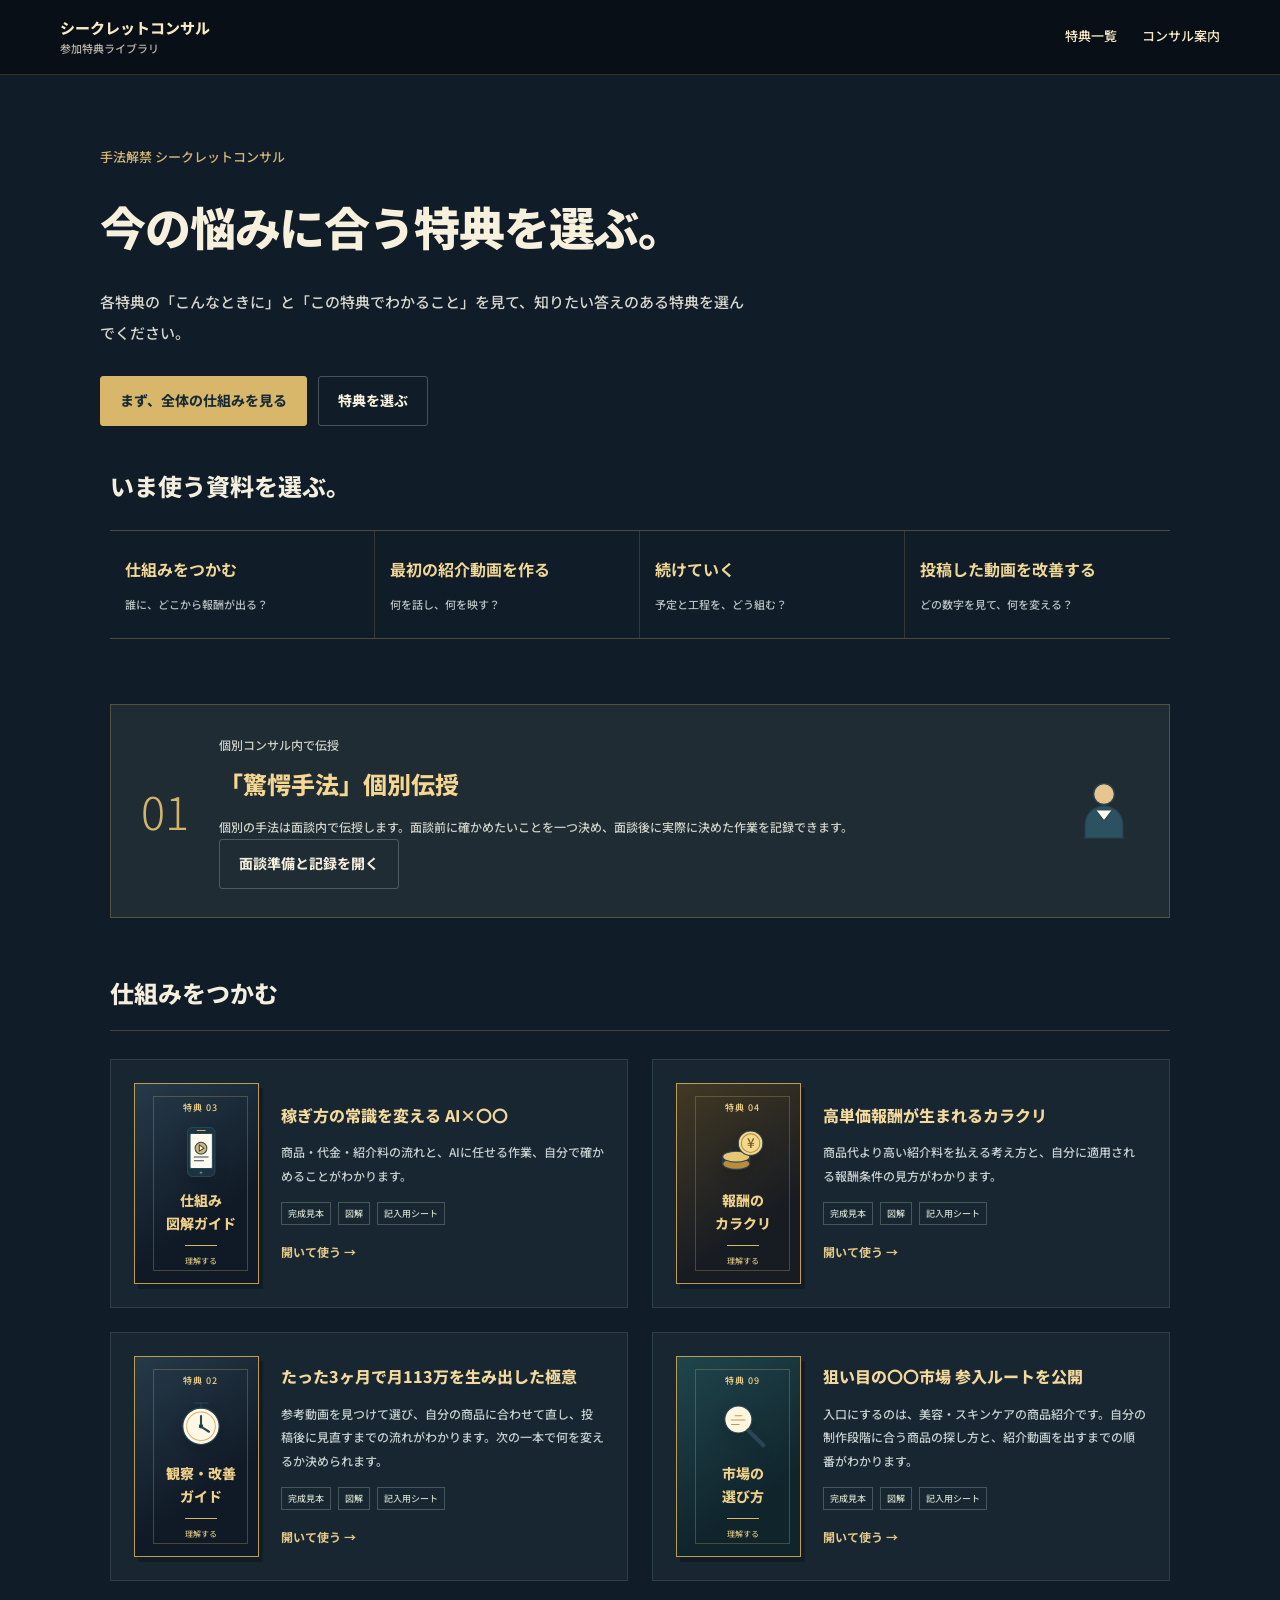
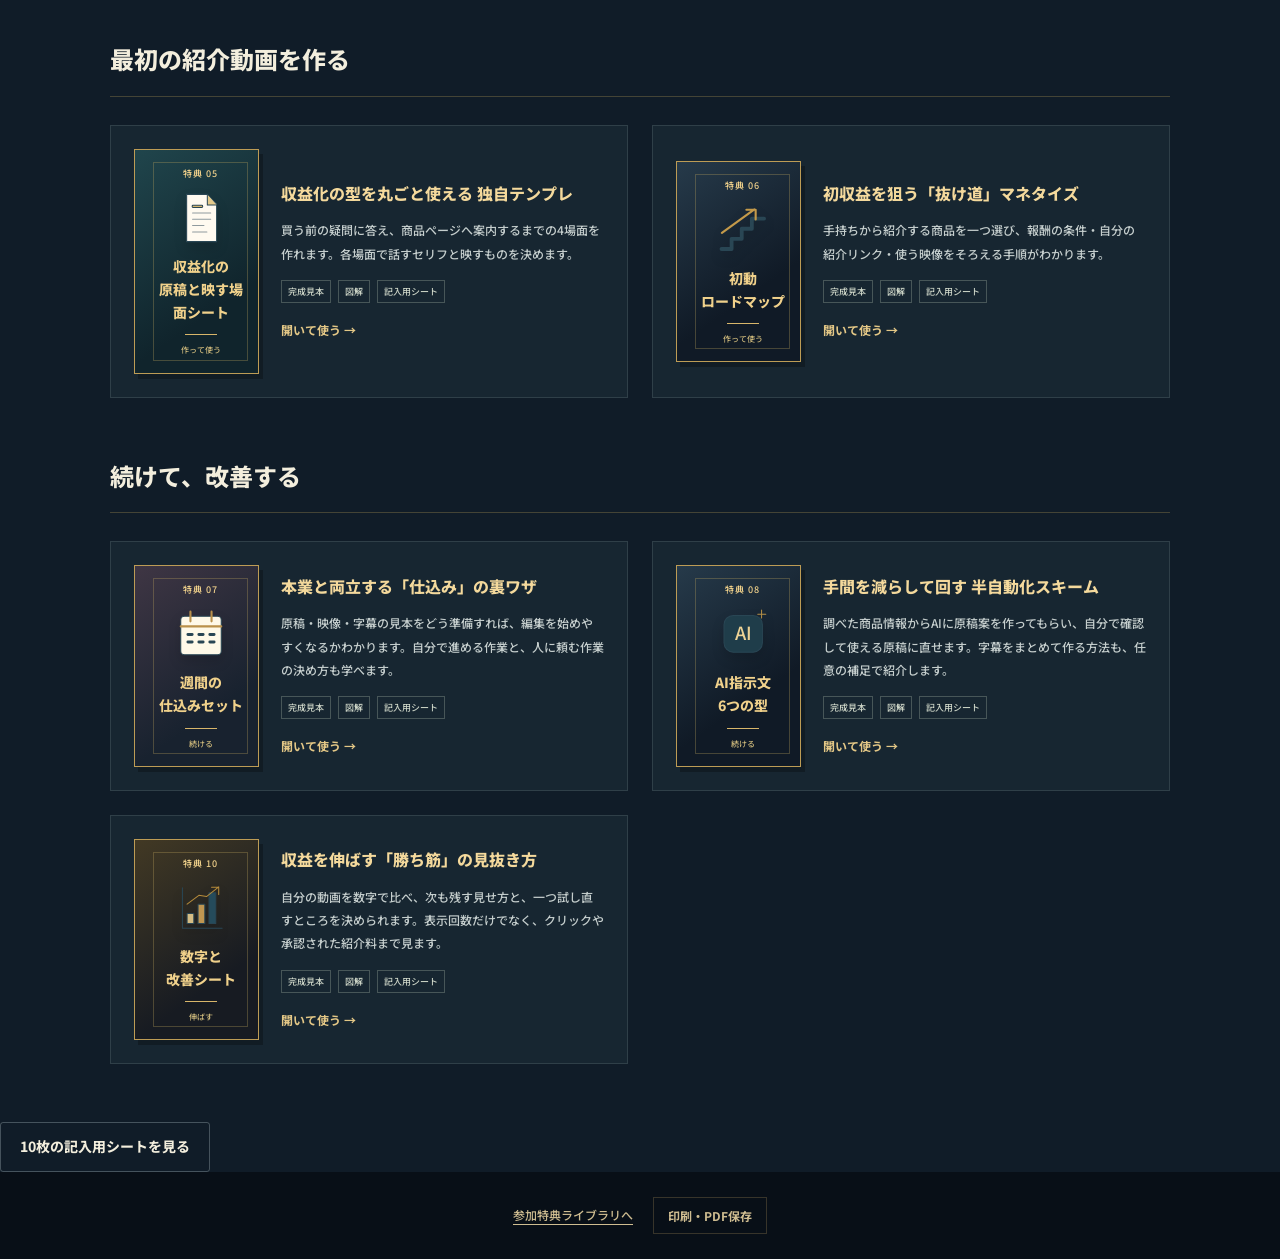
==== commit 7322aa88: "Finish bonus value with concrete decisions and shorter visual guides" ====
--- a/index.html
+++ b/index.html
@@ -1 +1 @@
-<!doctype html><html lang="ja"><head><meta charset="utf-8"><meta name="viewport" content="width=device-width,initial-scale=1"><title>シークレットコンサル｜参加特典</title><meta http-equiv="refresh" content="0;url=bonuses.html?v=essence-v54"><link rel="stylesheet" href="bonus.css?v=d87d054164"></head><body><main class="bonus-shell"><h1>シークレットコンサル 参加特典</h1><p>今の悩みに合う特典を選び、例を見ながら試せます。</p><a class="button" href="bonuses.html?v=essence-v54">参加特典を開く</a></main></body></html>
+<!doctype html><html lang="ja"><head><meta charset="utf-8"><meta name="viewport" content="width=device-width,initial-scale=1"><title>シークレットコンサル｜参加特典</title><meta http-equiv="refresh" content="0;url=bonuses.html?v=essence-v55"><link rel="stylesheet" href="bonus.css?v=d87d054164"></head><body><main class="bonus-shell"><h1>シークレットコンサル 参加特典</h1><p>今の悩みに合う特典を選び、例を見ながら試せます。</p><a class="button" href="bonuses.html?v=essence-v55">参加特典を開く</a></main></body></html>
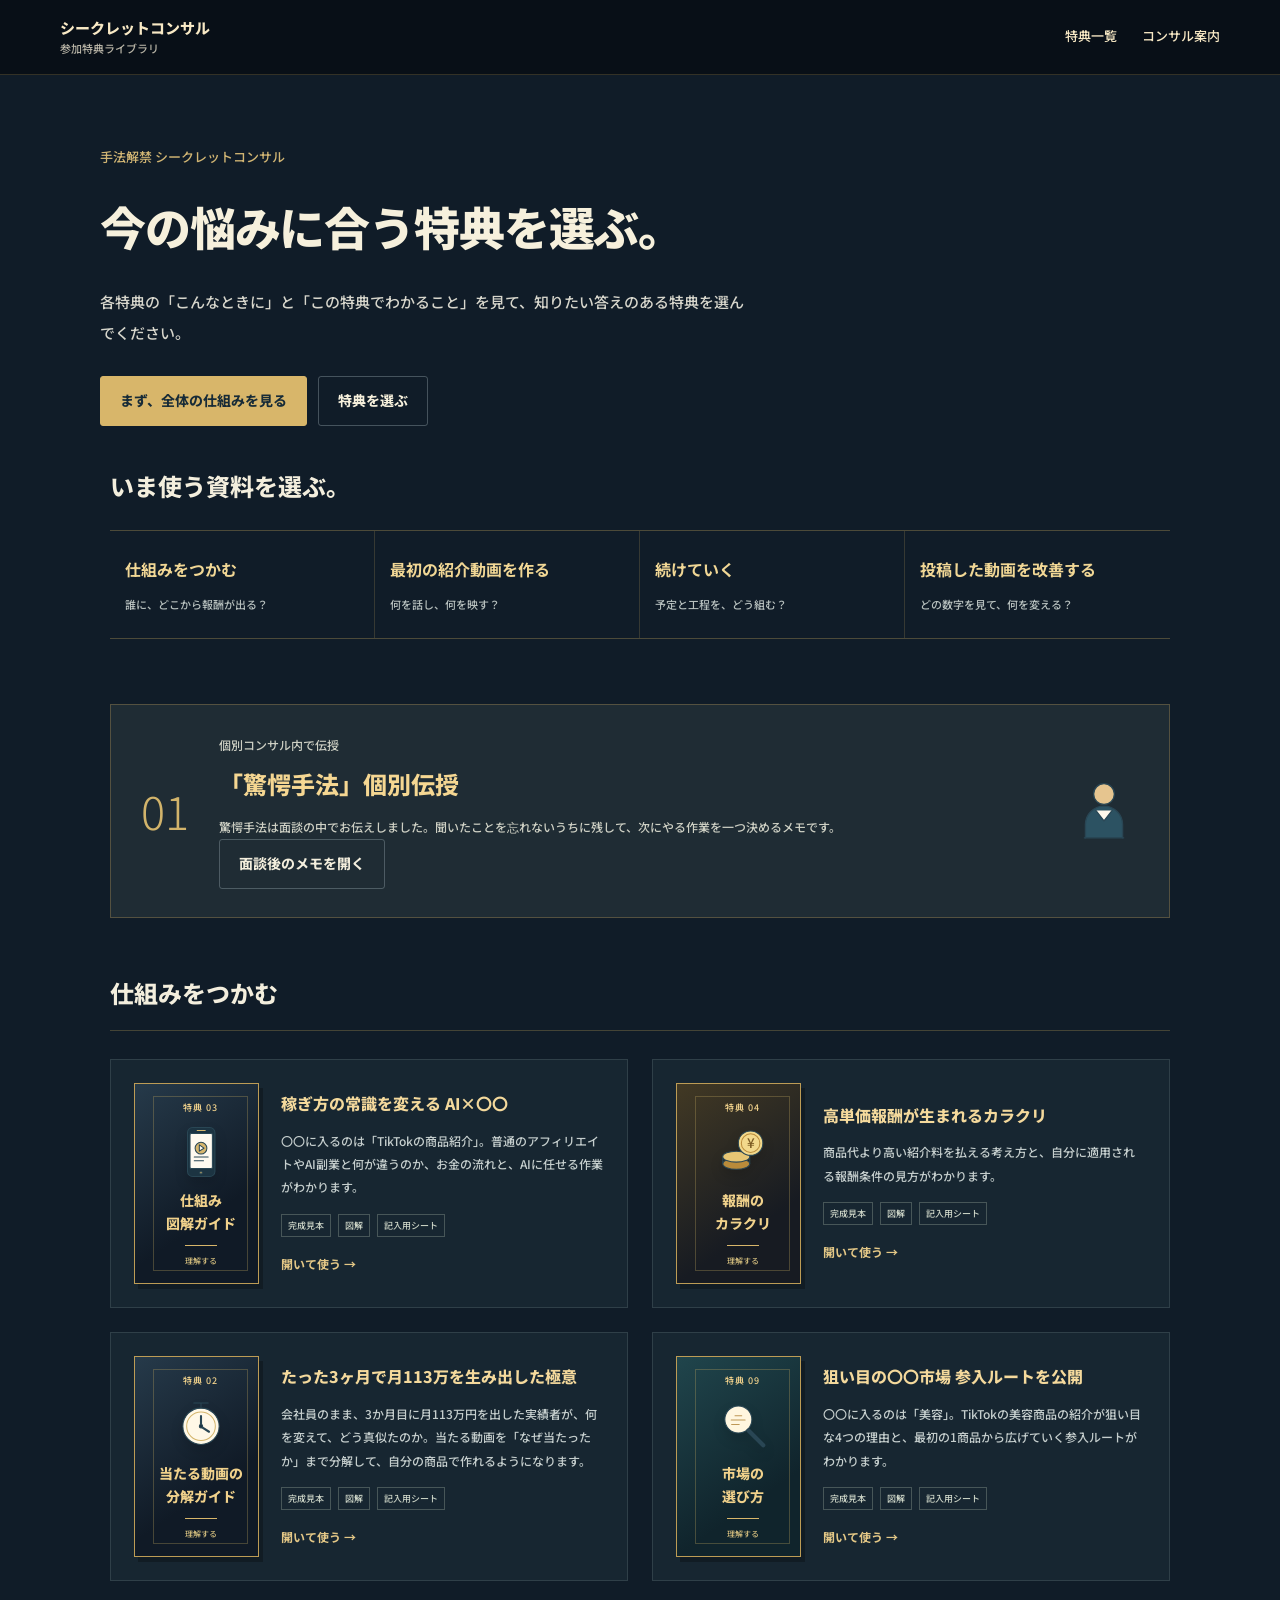
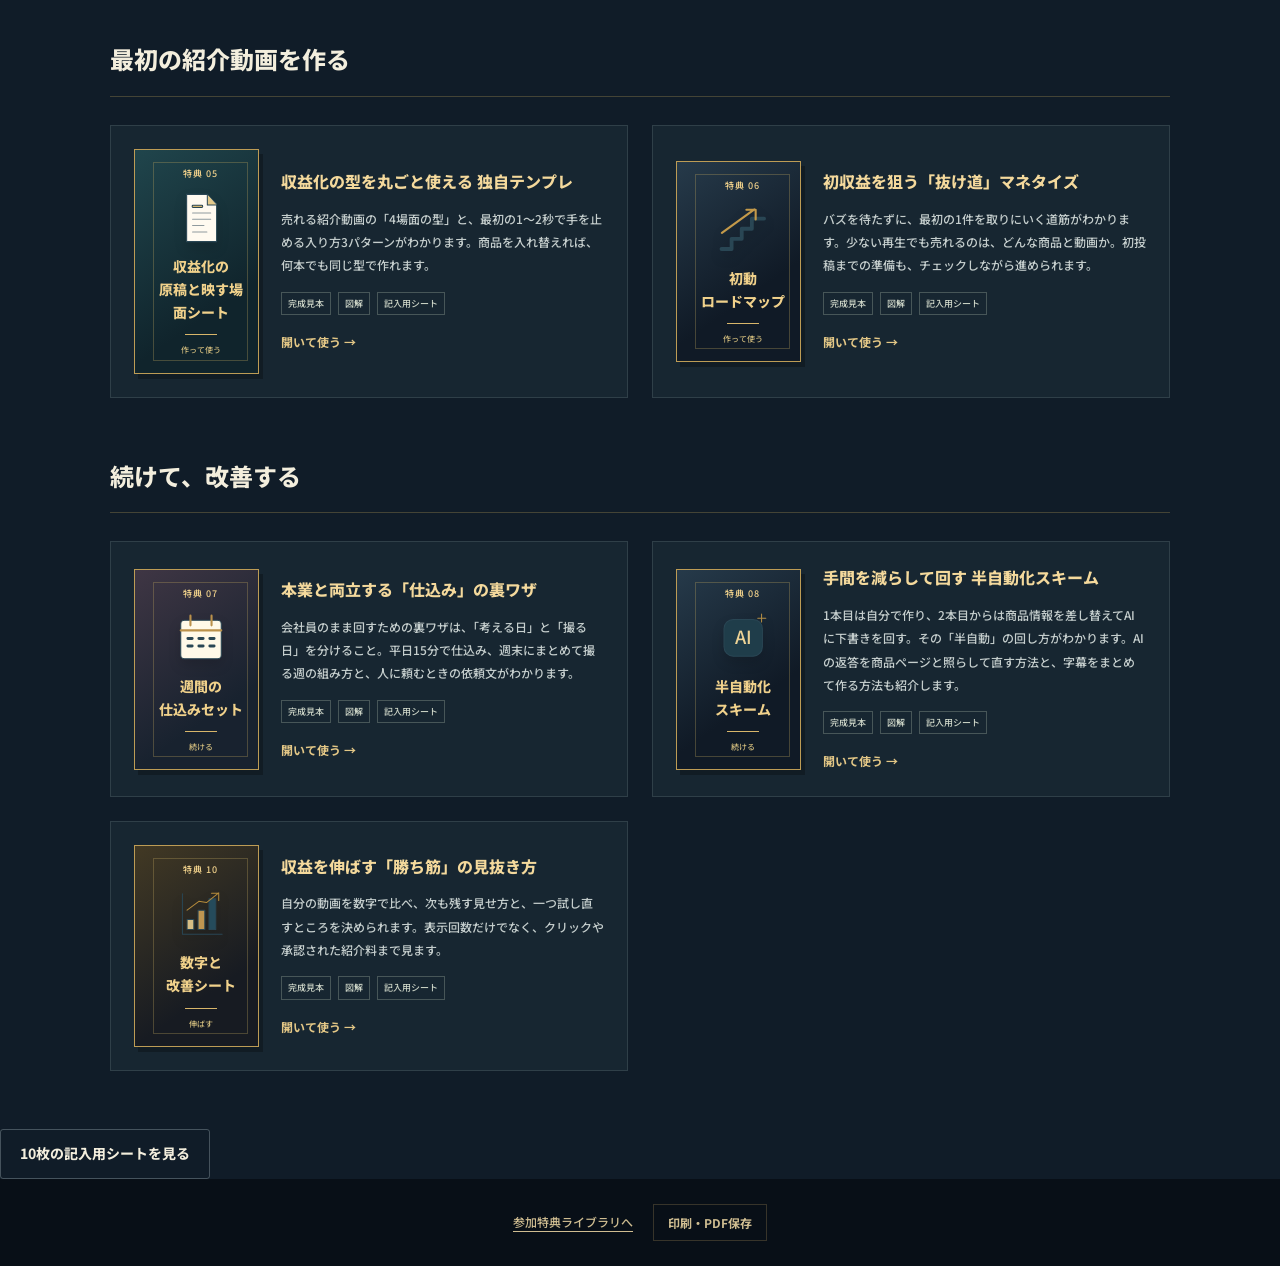
==== commit ee2a41b0: "Publish revised standalone bonuses and align TXT guides v60" ====
--- a/index.html
+++ b/index.html
@@ -1 +1 @@
-<!doctype html><html lang="ja"><head><meta charset="utf-8"><meta name="viewport" content="width=device-width,initial-scale=1"><title>シークレットコンサル｜参加特典</title><meta http-equiv="refresh" content="0;url=bonuses.html?v=essence-v55"><link rel="stylesheet" href="bonus.css?v=d87d054164"></head><body><main class="bonus-shell"><h1>シークレットコンサル 参加特典</h1><p>今の悩みに合う特典を選び、例を見ながら試せます。</p><a class="button" href="bonuses.html?v=essence-v55">参加特典を開く</a></main></body></html>
+<!doctype html><html lang="ja"><head><meta charset="utf-8"><meta name="viewport" content="width=device-width,initial-scale=1"><title>シークレットコンサル｜参加特典</title><meta http-equiv="refresh" content="0;url=bonuses.html?v=essence-v60"><link rel="stylesheet" href="bonus.css?v=d87d054164"></head><body><main class="bonus-shell"><h1>シークレットコンサル 参加特典</h1><p>今の悩みに合う特典を選び、例を見ながら試せます。</p><a class="button" href="bonuses.html?v=essence-v60">参加特典を開く</a></main></body></html>
